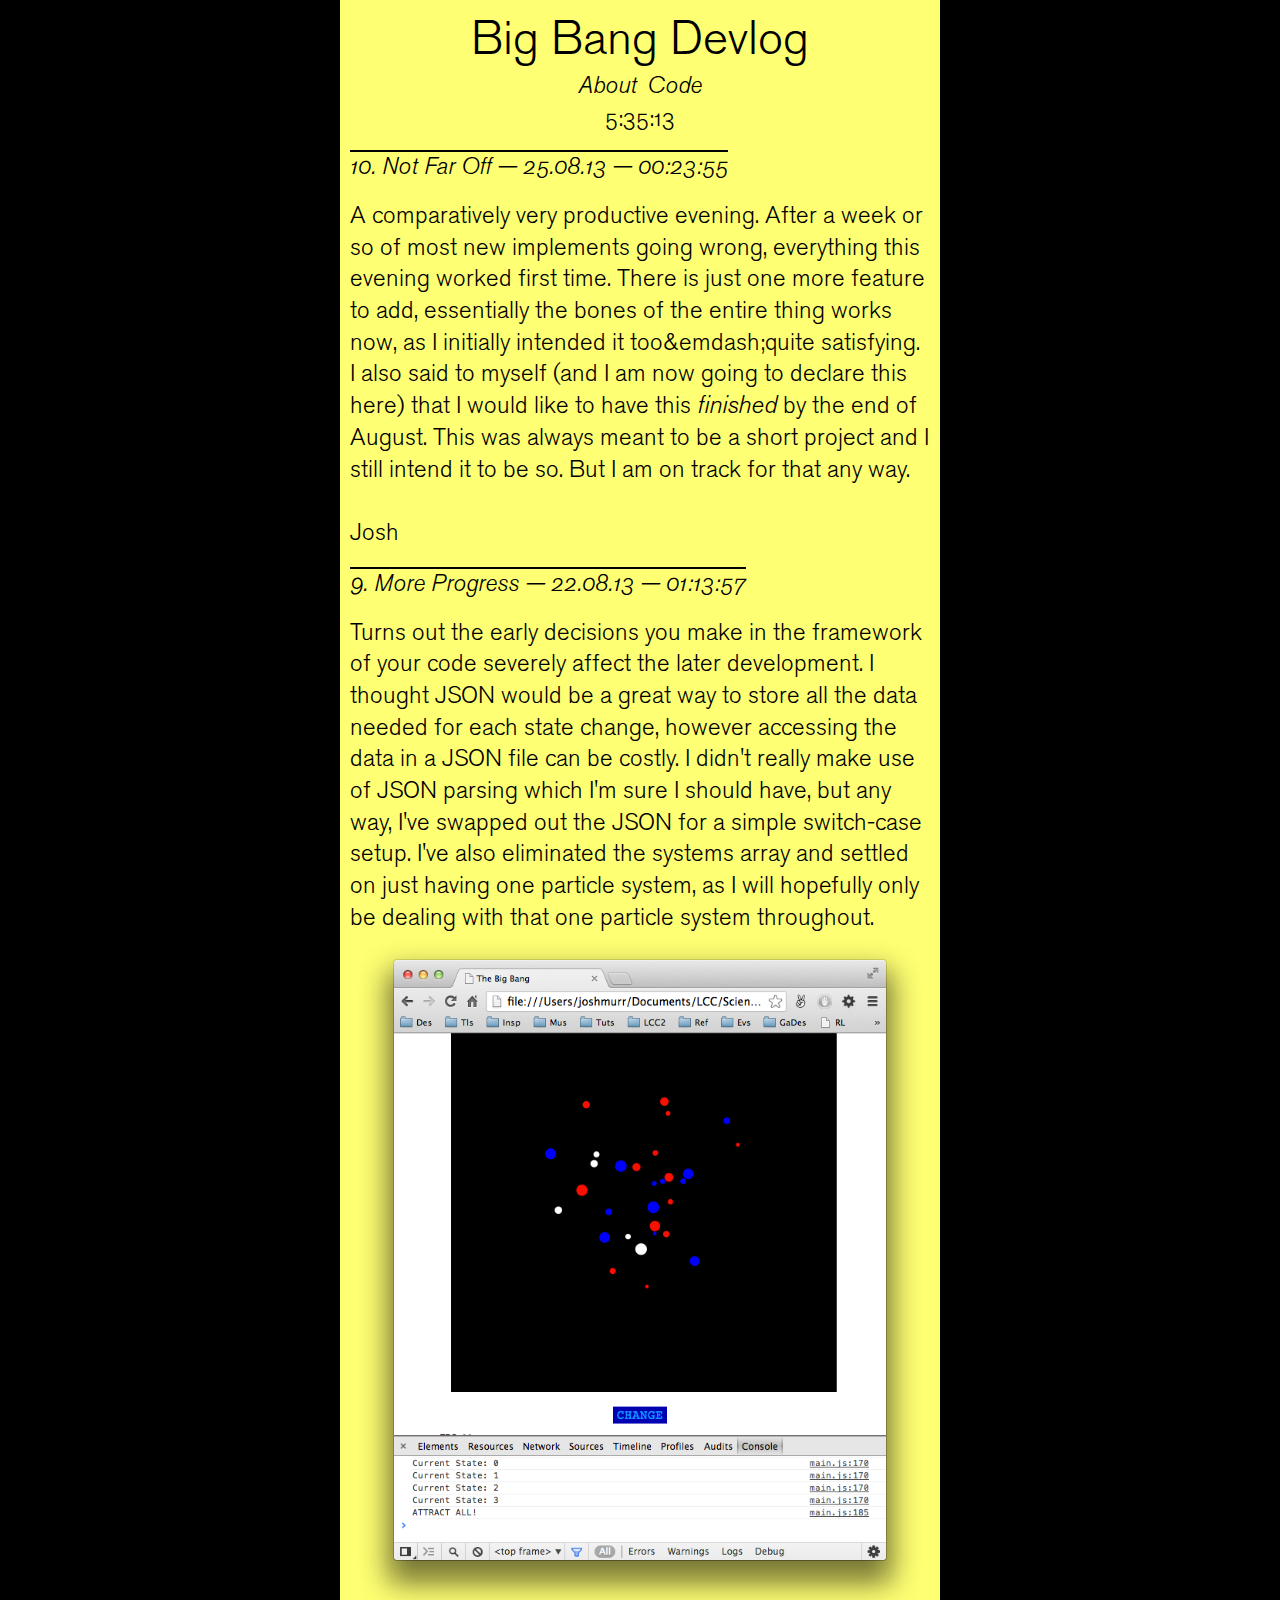
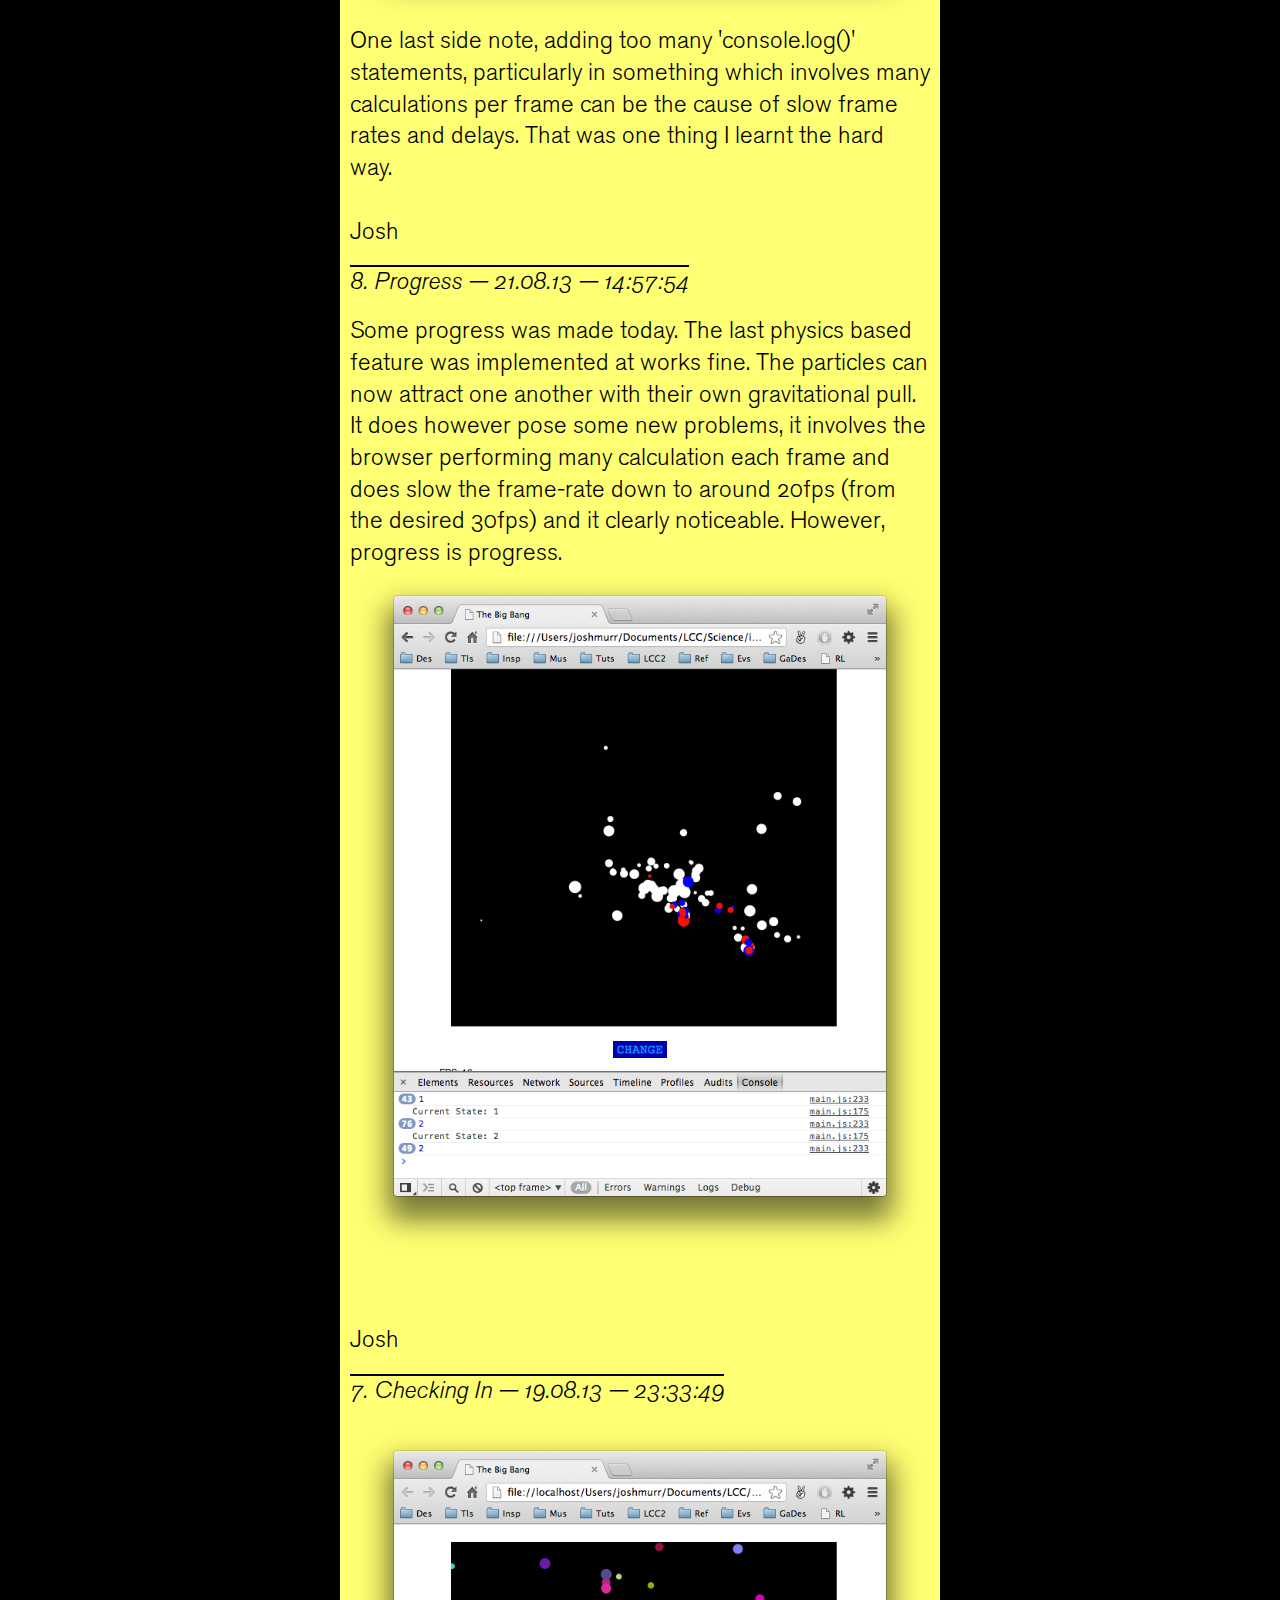
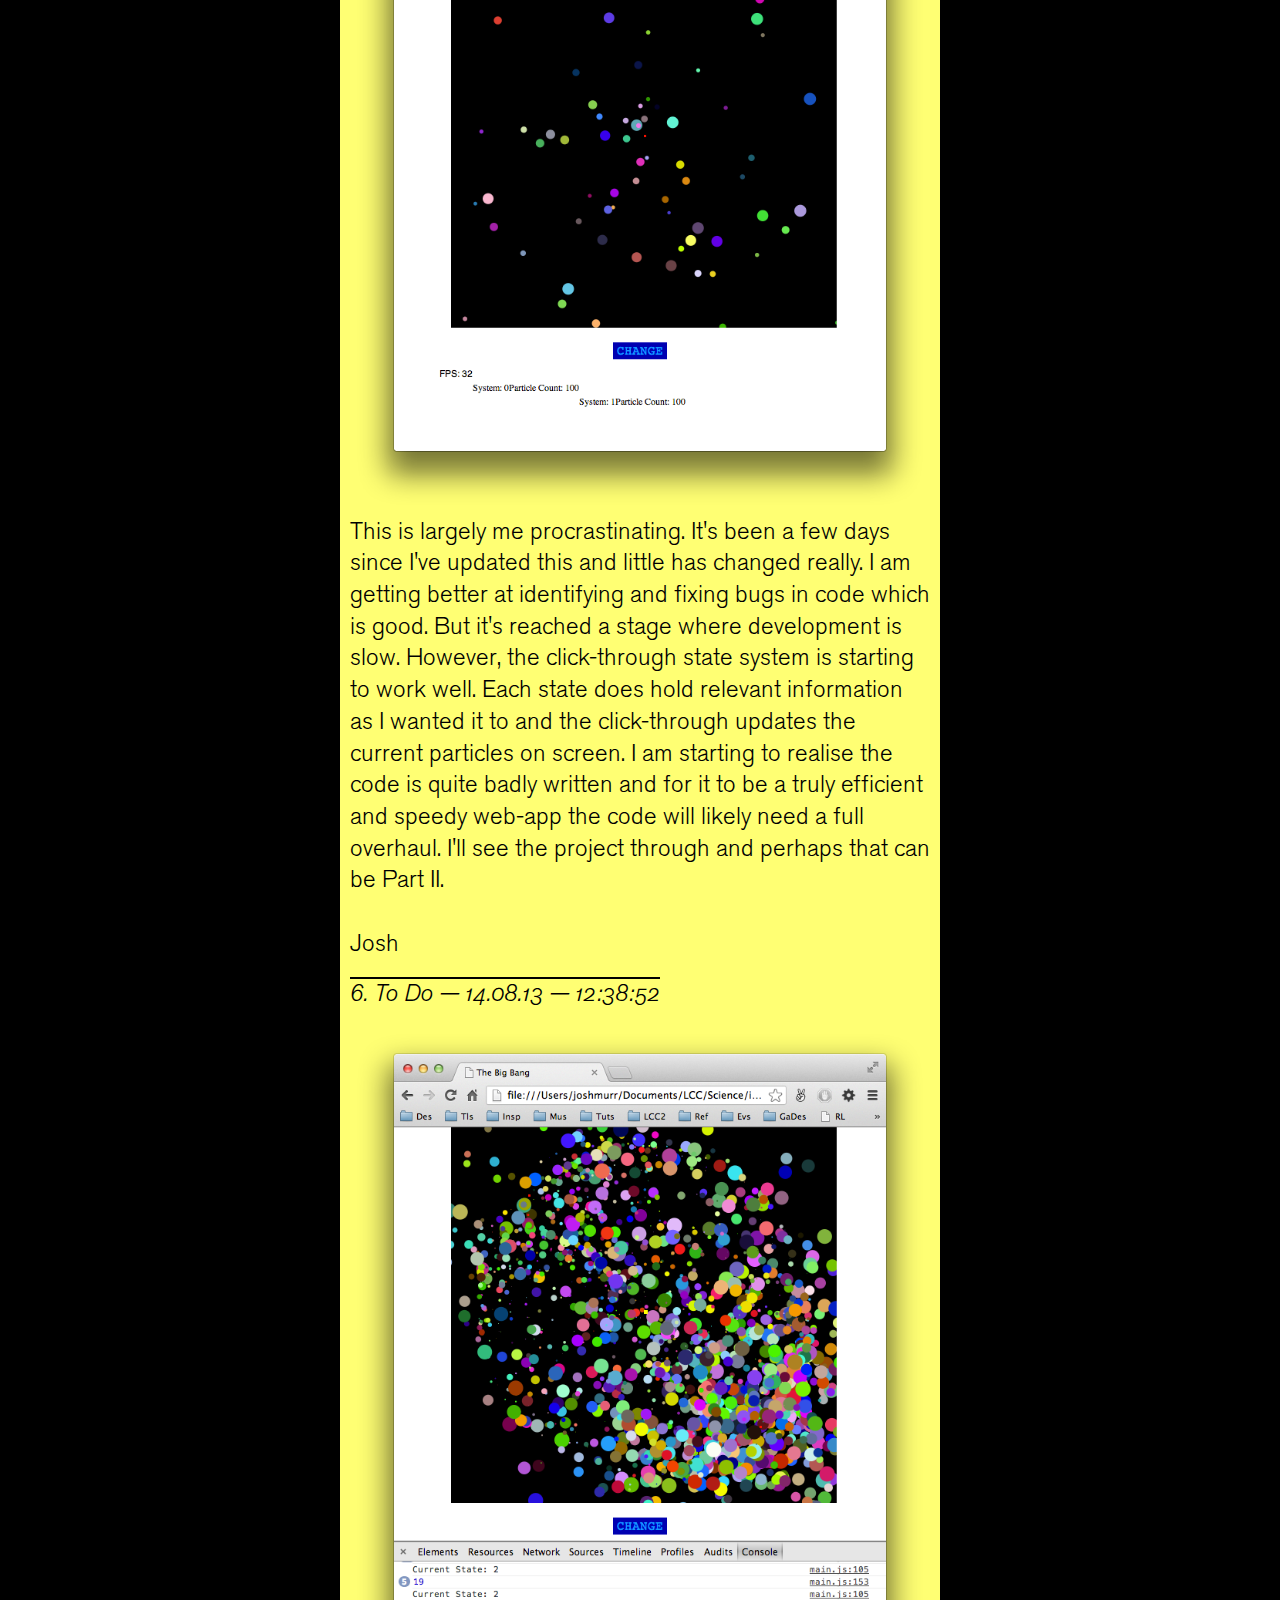
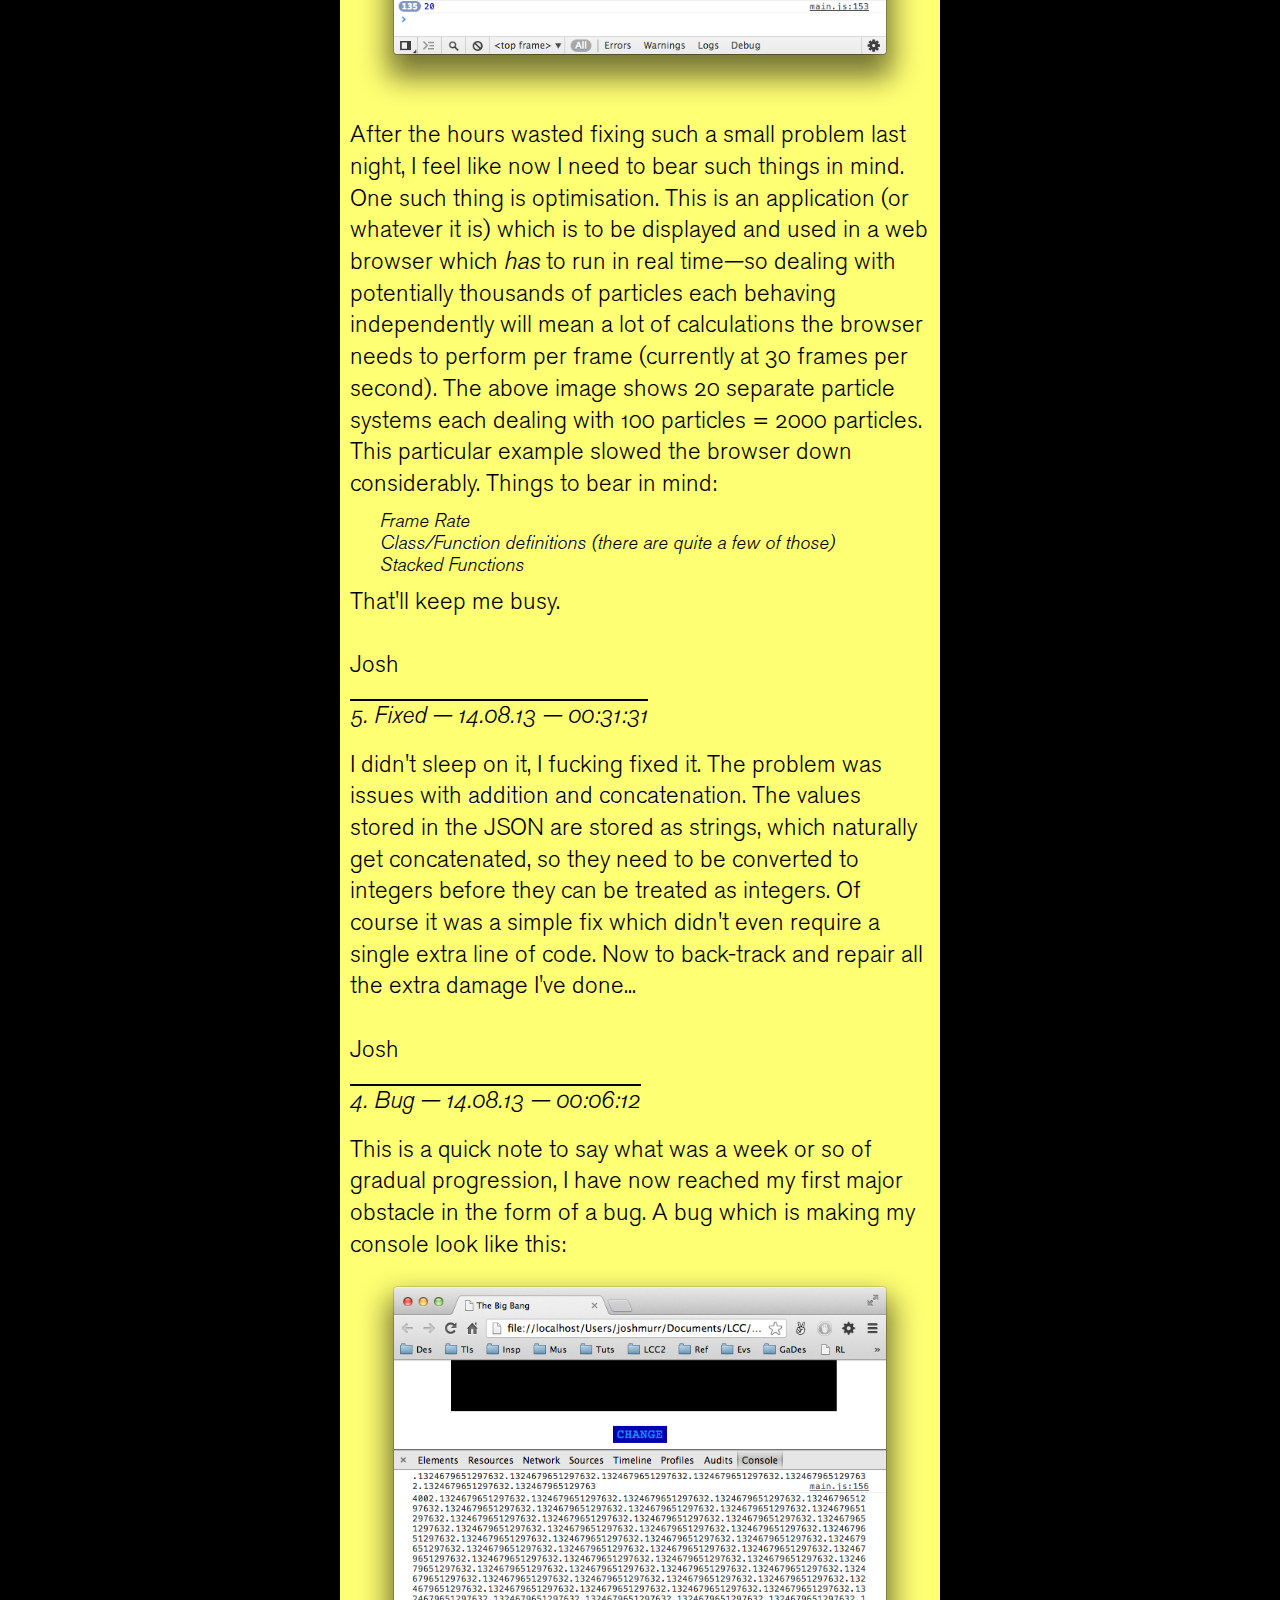
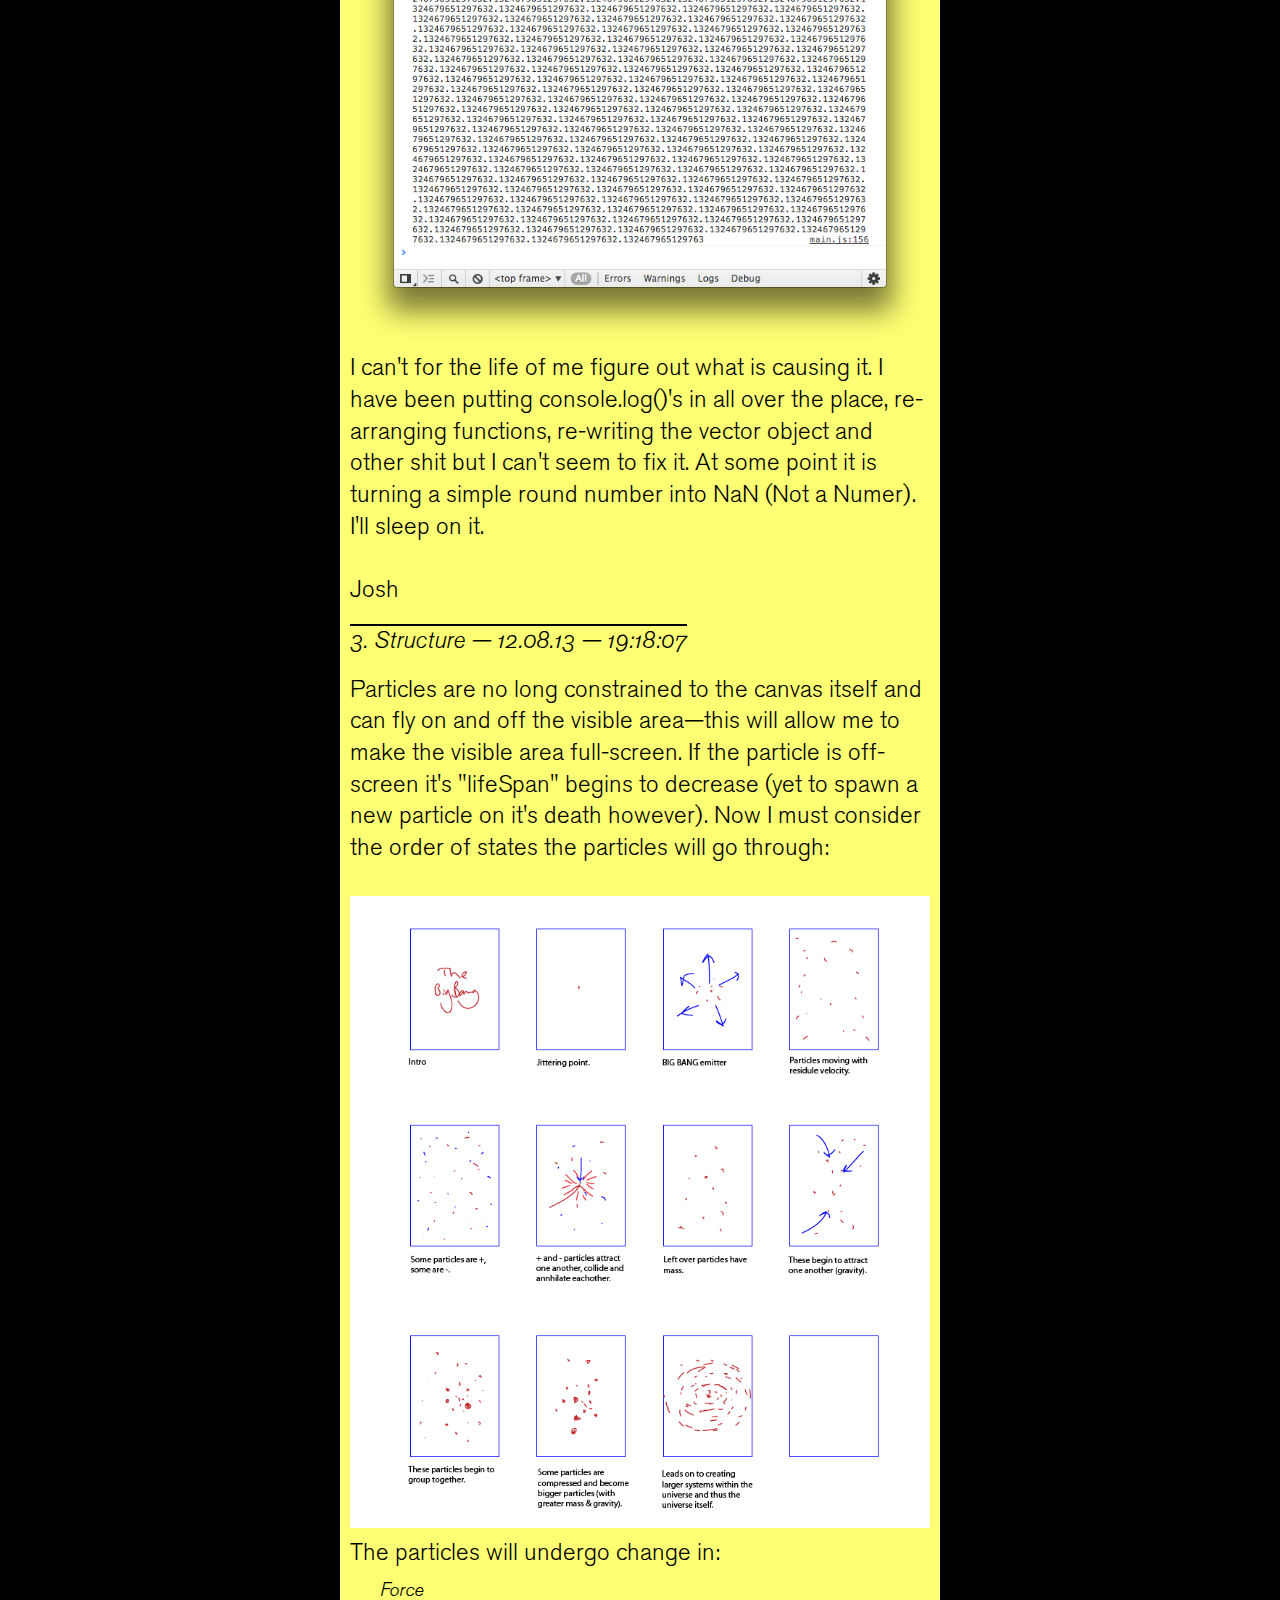
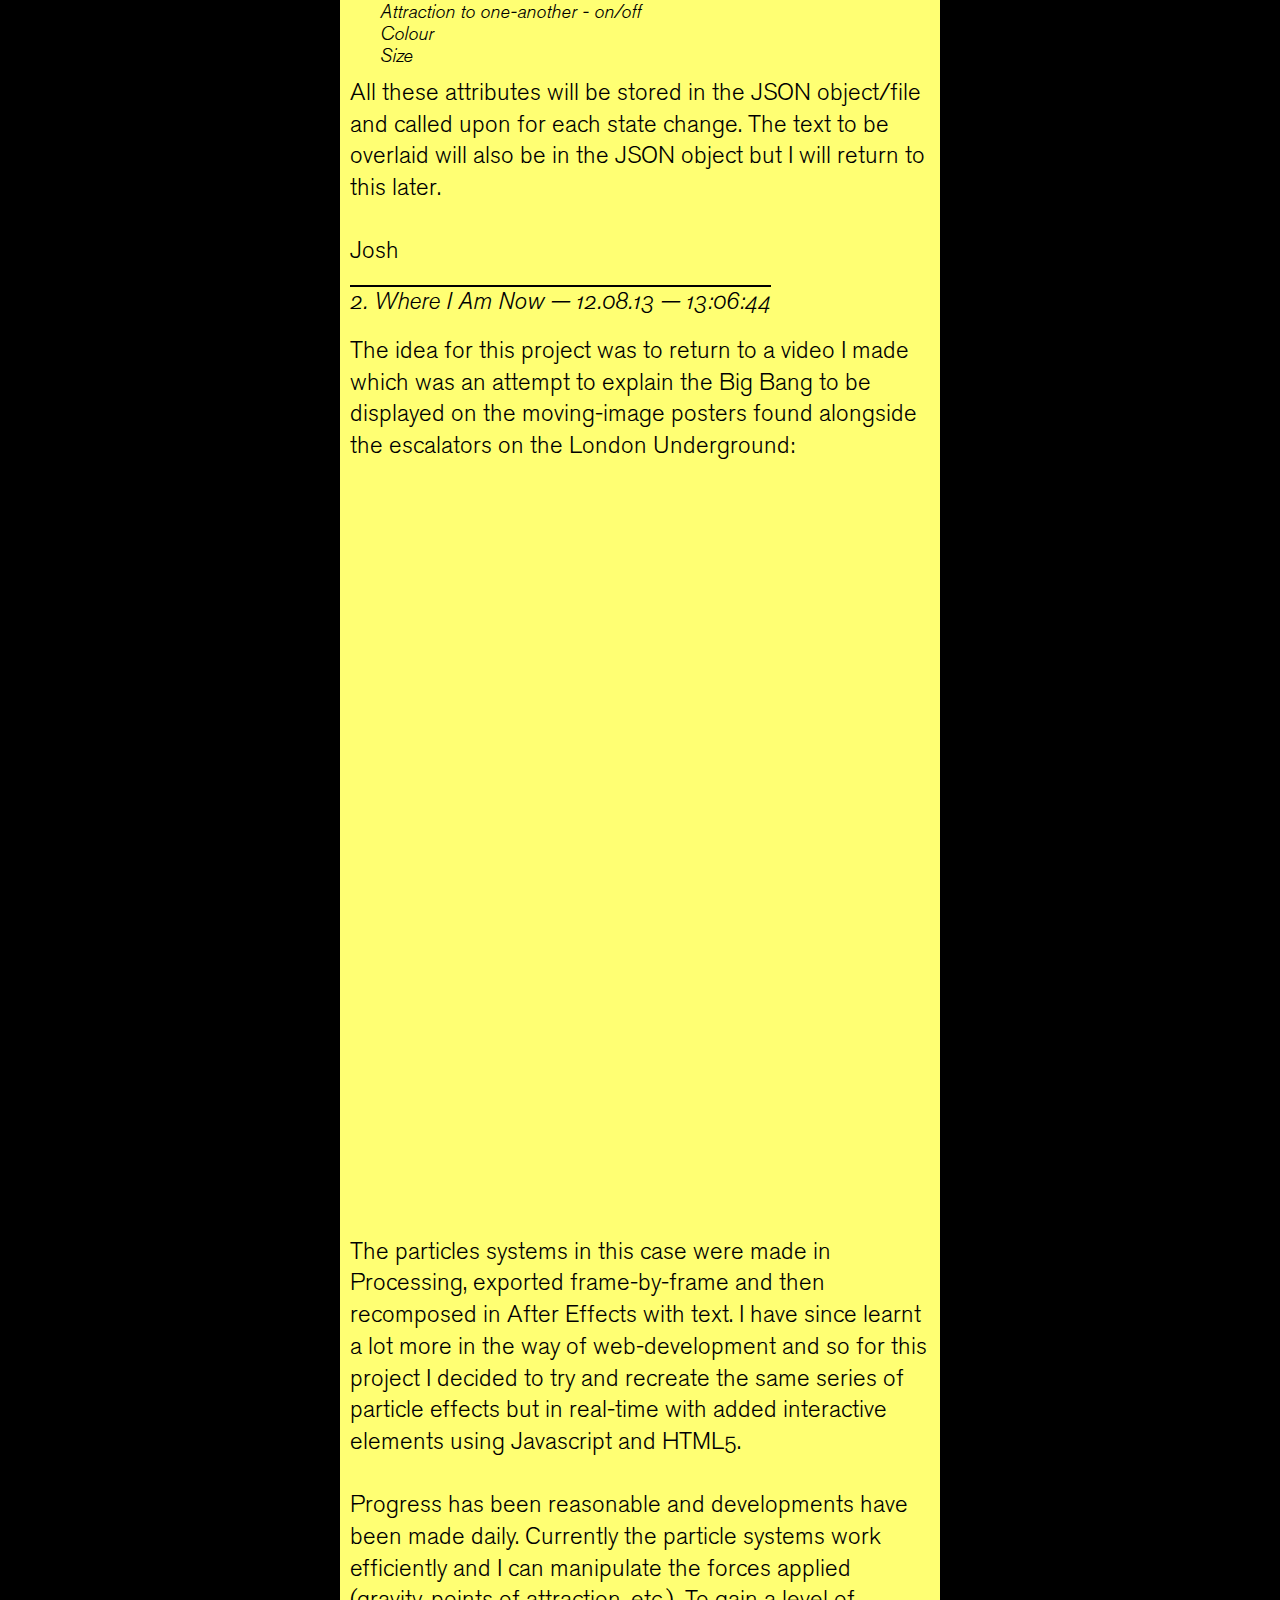
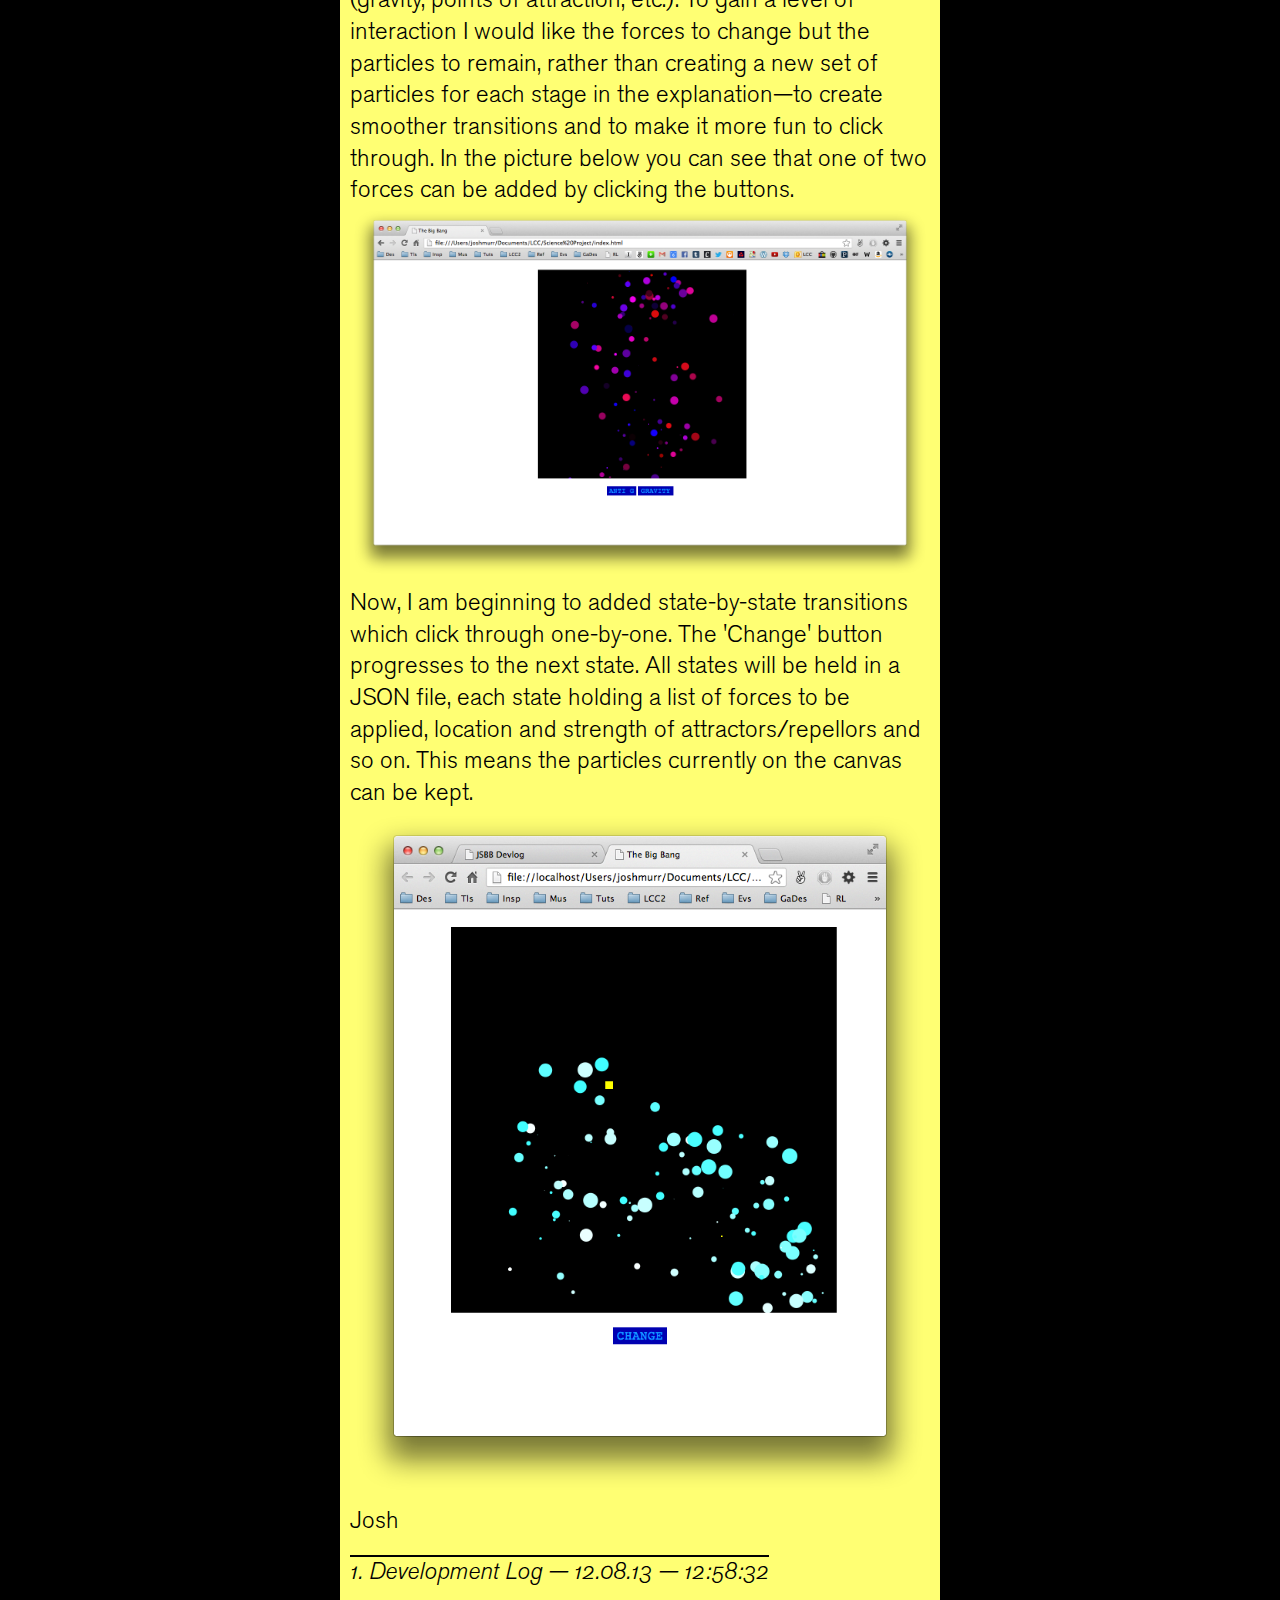
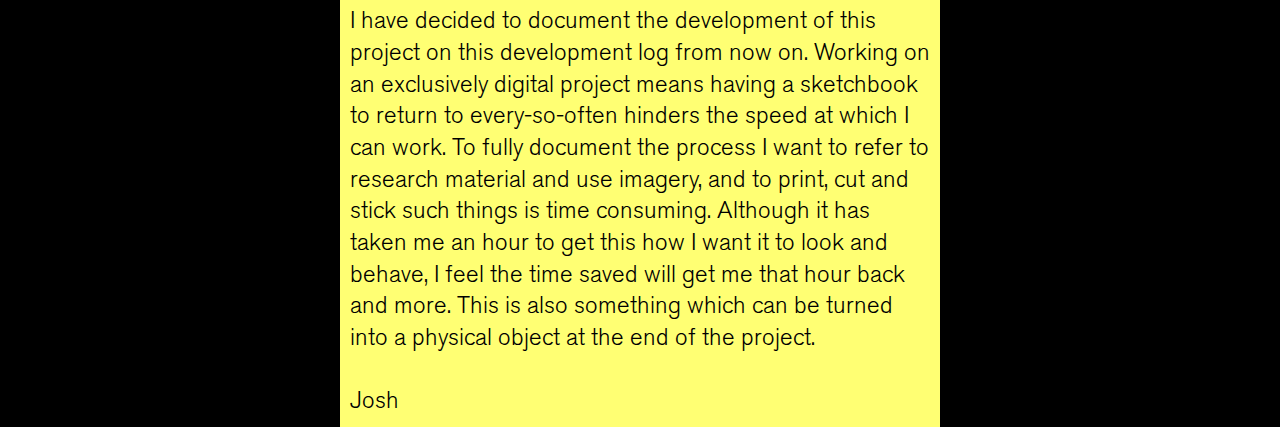
==== Journal/bb_devlog.html @ 4fb2556b "Entry 9" ====
<!DOCTYPE html>
<html>
<head>
	<title>JSBB Devlog</title>
	<link rel="stylesheet" type="text/css" href="journal/ss.css"></link>
	<script src="http://code.jquery.com/jquery-1.10.1.min.js"></script>
	<script>
		function startTime(){
			var today=new Date();
			var h=today.getHours();
			var m=today.getMinutes();
			var s=today.getSeconds();
			// add a zero in front of numbers<10
			m=checkTime(m);
			s=checkTime(s);
			document.getElementById('date').innerHTML=h+":"+m+":"+s;
			t=setTimeout(function(){startTime()},500);
		}
			
		function checkTime(i){
			if (i<10){
			  i="0" + i;
			}
		return i;
		}

		$(document).ready(function(){
			startTime();
			$('#aboutBtn').click(function(){
				$('#about').toggle(100);
			});
		});
	</script>
</head>
<body>
	<div id="main">
		<h1>Big Bang Devlog</h1>
		<h3 id="aboutBtn">About</h3><h3><a href="http://github.com/joshmurr/bigbang/" alt="Code" id="codeLink">Code</a></h3>
		<p class="entry" id="about"><br>I am trying to build a small web-application to explain the <a href="http://en.wikipedia.org/wiki/Big_Bang" alt="Wiki: Big Bang">Big Bang</a> through simple interactive and animated particle systems.<br><br>It is largely an experiment in Javascript and HTML5 for <a href="http://www.joshmurr.co.uk/" alt="JM">me</a>, transferring some concepts originally learnt in <a href="http://processing.org/" alt="Processing">Processing</a>.</p>
		<p id="date"></p>

		<!-- ENTRY 10 -->
		<h2>10. Not Far Off &mdash; <time datetime="2013-08-25T00:23:55">25.08.13 &mdash; 00:23:55</time></h2>
		<p class="entry">A comparatively very productive evening. After a week or so of most new implements going wrong, everything this evening worked first time. There is just one more feature to add, essentially the bones of the entire thing works now, as I initially intended it too&emdash;quite satisfying. I also said to myself (and I am now going to declare this here) that I would like to have this <em>finished</em> by the end of August. This was always meant to be a short project and I still intend it to be so. But I am on track for that any way.<br><br>Josh</p>
		<!---->

		<!-- ENTRY 9 -->
		<h2>9. More Progress &mdash; <time datetime="2013-08-22T01:13:57">22.08.13 &mdash; 01:13:57</time></h2>
		<p class="entry">Turns out the early decisions you make in the framework of your code severely affect the later development. I thought JSON would be a great way to store all the data needed for each state change, however accessing the data in a JSON file can be costly. I didn't really make use of JSON parsing which I'm sure I should have, but any way, I've swapped out the JSON for a simple switch-case setup. I've also eliminated the systems array and settled on just having one particle system, as I will hopefully only be dealing with that one particle system throughout.</p><img src="journal/img/08.png" alt="Attract All 2"><p class="entry">One last side note, adding too many 'console.log()' statements, particularly in something which involves many calculations per frame can be the cause of slow frame rates and delays. That was one thing I learnt the hard way.<br><br>Josh</p>
		<!---->

		<!-- ENTRY 8 -->
		<h2>8. Progress &mdash; <time datetime="2013-08-21T14:57:54">21.08.13 &mdash; 14:57:54</time></h2>
		<p class="entry">Some progress was made today. The last physics based feature was implemented at works fine. The particles can now attract one another with their own gravitational pull. It does however pose some new problems, it involves the browser performing many calculation each frame and does slow the frame-rate down to around 20fps (from the desired 30fps) and it clearly noticeable. However, progress is progress.</p><img src="journal/img/07.png" alt="Attract All"><p class="entry"><br><br>Josh</p>
		<!---->

		<!-- ENTRY 7 -->
		<h2>7. Checking In &mdash; <time datetime="2013-08-19T23:33:49">19.08.13 &mdash; 23:33:49</time></h2>
		<img src="journal/img/06.png" alt="Constant flow"><p class="entry">This is largely me procrastinating. It's been a few days since I've updated this and little has changed really. I am getting better at identifying and fixing bugs in code which is good. But it's reached a stage where development is slow. However, the click-through state system is starting to work well. Each state does hold relevant information as I wanted it to and the click-through updates the current particles on screen. I am starting to realise the code is quite badly written and for it to be a truly efficient and speedy web-app the code will likely need a full overhaul. I'll see the project through and perhaps that can be Part II.<br><br>Josh</p>
		<!---->

		<!-- ENTRY 6 -->
		<h2>6. To Do &mdash; <time datetime="2013-08-14T12:38:52">14.08.13 &mdash; 12:38:52</time></h2>
		<img src="journal/img/05.png" alt="Loads"><p class="entry">After the hours wasted fixing such a small problem last night, I feel like now I need to bear such things in mind. One such thing is optimisation. This is an application (or whatever it is) which is to be displayed and used in a web browser which <em>has</em> to run in real time&mdash;so dealing with potentially thousands of particles each behaving independently will mean a lot of calculations the browser needs to perform per frame (currently at 30 frames per second). The above image shows 20 separate particle systems each dealing with 100 particles = 2000 particles. This particular example slowed the browser down considerably. Things to bear in mind:</p>
		<ul>
			<li>Frame Rate</li>
			<li><a href="https://developers.google.com/speed/articles/optimizing-javascript" alt="JS Optimization">Class/Function definitions</a> (there are quite a few of those)</li>
			<li>Stacked Functions</li>
		</ul>
		<p class="entry">That'll keep me busy.<br><br>Josh</p>
		<!---->

		<!-- ENTRY 5 -->
		<h2>5. Fixed &mdash; <time datetime="2013-08-14T00:31:31">14.08.13 &mdash; 00:31:31</time></h2>
		<p class="entry">I didn't sleep on it, I fucking fixed it. The problem was issues with <a href="https://sites.google.com/a/elixirtech.com/wiki/repertoire/report/working-with-scripts/additionandconcatenation" alt="addition and concatenation">addition and concatenation</a>. The values stored in the JSON are stored as strings, which naturally get concatenated, so they need to be converted to integers before they can be treated as integers. Of course it was a simple fix which didn't even require a single extra line of code. Now to back-track and repair all the extra damage I've done...<br><br>Josh</p>
		<!---->

		<!-- ENTRY 4 -->
		<h2>4. Bug &mdash; <time datetime="2013-08-14T00:06:12">14.08.13 &mdash; 00:06:12</time></h2>
		<p class="entry">This is a quick note to say what was a week or so of gradual progression, I have now reached my first major obstacle in the form of a bug. A bug which is making my console look like this:</p>
		<img src="journal/img/04.png" alt="fuuuuu-">
		<p class="entry">I can't for the life of me figure out what is causing it. I have been putting console.log()'s in all over the place, re-arranging functions, re-writing the vector object and other shit but I can't seem to fix it. At some point it is turning a simple round number into NaN (Not a Numer). I'll sleep on it.<br><br>Josh</p>
		<!---->

		<!-- ENTRY 3 -->
		<h2>3. Structure &mdash; <time datetime="2013-08-12T19:18:07">12.08.13 &mdash; 19:18:07</time></h2>
		<p class="entry">Particles are no long constrained to the canvas itself and can fly on and off the visible area&mdash;this will allow me to make the visible area full-screen. If the particle is off-screen it's "lifeSpan" begins to decrease (yet to spawn a new particle on it's death however). Now I must consider the order of states the particles will go through:
		<br><br><img src="journal/img/03.png" alt="Particle states">
		The particles will undergo change in:</p>
		<ul>
			<li>Force</li>
			<li>Attraction to one-another - on/off</li>
			<li>Colour</li>
			<li>Size</li>
		</ul>
		<p class="entry">All these attributes will be stored in the JSON object/file and called upon for each state change.	The text to be overlaid will also be in the JSON object but I will return to this later.
		<br><br>
		Josh
		</p>
		<!---->

		<!-- ENTRY 2 -->
		<h2>2. Where I Am Now &mdash; <time datetime="2013-08-12T13:06:44">12.08.13 &mdash; 13:06:44</time></h2>
		<p class="entry">The idea for this project was to return to a video I made which was an attempt to explain the Big Bang to be displayed on the moving-image posters found alongside the escalators on the London Underground:
		<br><br>
		<iframe src="http://player.vimeo.com/video/66117077" width="100%" height="702" frameborder="0" webkitAllowFullScreen mozallowfullscreen allowFullScreen></iframe>
		<br><br>
		The particles systems in this case were made in Processing, exported frame-by-frame and then recomposed in After Effects with text. I have since learnt a lot more in the way of web-development and so for this project I decided to try and recreate the same series of particle effects but in real-time with added interactive elements using Javascript and HTML5.
		<br><br>
		Progress has been reasonable and developments have been made daily. Currently the particle systems work efficiently and I can manipulate the forces applied (gravity, points of attraction, etc.). To gain a level of interaction I would like the forces to change but the particles to remain, rather than creating a new set of particles for each stage in the explanation&mdash;to create smoother transitions and to make it more fun to click through. In the picture below you can see that one of two forces can be added by clicking the buttons.
		<br>
		<img src="journal/img/01.png" alt="Clickable forces">
		<br>
		Now, I am beginning to added state-by-state transitions which click through one-by-one. The 'Change' button progresses to the next state. All states will be held in a JSON file, each state holding a list of forces to be applied, location and strength of attractors/repellors and so on. This means the particles currently on the canvas can be kept.
		<br>
		<img src="journal/img/02.png" alt="Click through states">
		<br>Josh</p>
		<!---->
		
		<!-- ENTRY 1 -->
		<h2>1. Development Log &mdash; <time datetime="2013-08-12T12:58:32">12.08.13 &mdash; 12:58:32</time></h2>
		<p class="entry">I have decided to document the development of this project on this development log from now on. Working on an exclusively digital project means having a sketchbook to return to every-so-often hinders the speed at which I can work. To fully document the process I want to refer to research material and use imagery, and to print, cut and stick such things is time consuming. Although it has taken me an hour to get this how I want it to look and behave, I feel the time saved will get me that hour back and more. This is also something which can be turned into a physical object at the end of the project.<br><br>Josh</p>
		<!---->
	</div>
	
	<script>document.write('<script src="http://' + (location.host || 'localhost').split(':')[0] + ':35729/livereload.js?snipver=1"></' + 'script>')</script>
</body>
</html>
---- Journal/journal/ss.css ----
@font-face{
	font-family: AGL;
	src: url('AGL.otf');
}

@font-face{
	font-family: AGLI;
	src: url('AGLI.otf');
}

*{
	padding: 0px;
	margin: 0px;
}

html{
	background-color: black;
}

#main{
	padding: 10px;
	text-align: center;
	margin-left: auto;
	margin-right: auto;
	width: 580px;
	background-color: #FFFF73;
	color: black;
}

h1 {
	font: 3em AGL, "Lucida Sans Console", sans-serif;
}

h2{
	padding-top: 20px;
	padding-bottom: 20px;
	text-align: left;
	font: 1.5em AGLI;
	text-decoration: overline;
}

h3{
	font: 1.5em AGLI;
	display: inline-block;
	padding: 5px;
}

.entry{
	text-align: left;
	padding-top: 0px;
	line-height: 1.32em;

}

p {
	font: 1.5em AGL;
}

#about {
	display: none;
}

em{
	font: 1.05em AGLI;
}

img {
	width: 100%;
}
ul{
	list-style-type: none;
	list-style-position: inside;
	padding: 10px;
	padding-left: 30px;
}

ul li{
	text-align: left;
	font: 1.2em AGLI;
}
a{
	color: #000;
	text-decoration: none;
	text-shadow: -1px 1px #FFF;
}

#codeLink{
	text-shadow: none;
}
a:hover{
	color: #FF0;
}
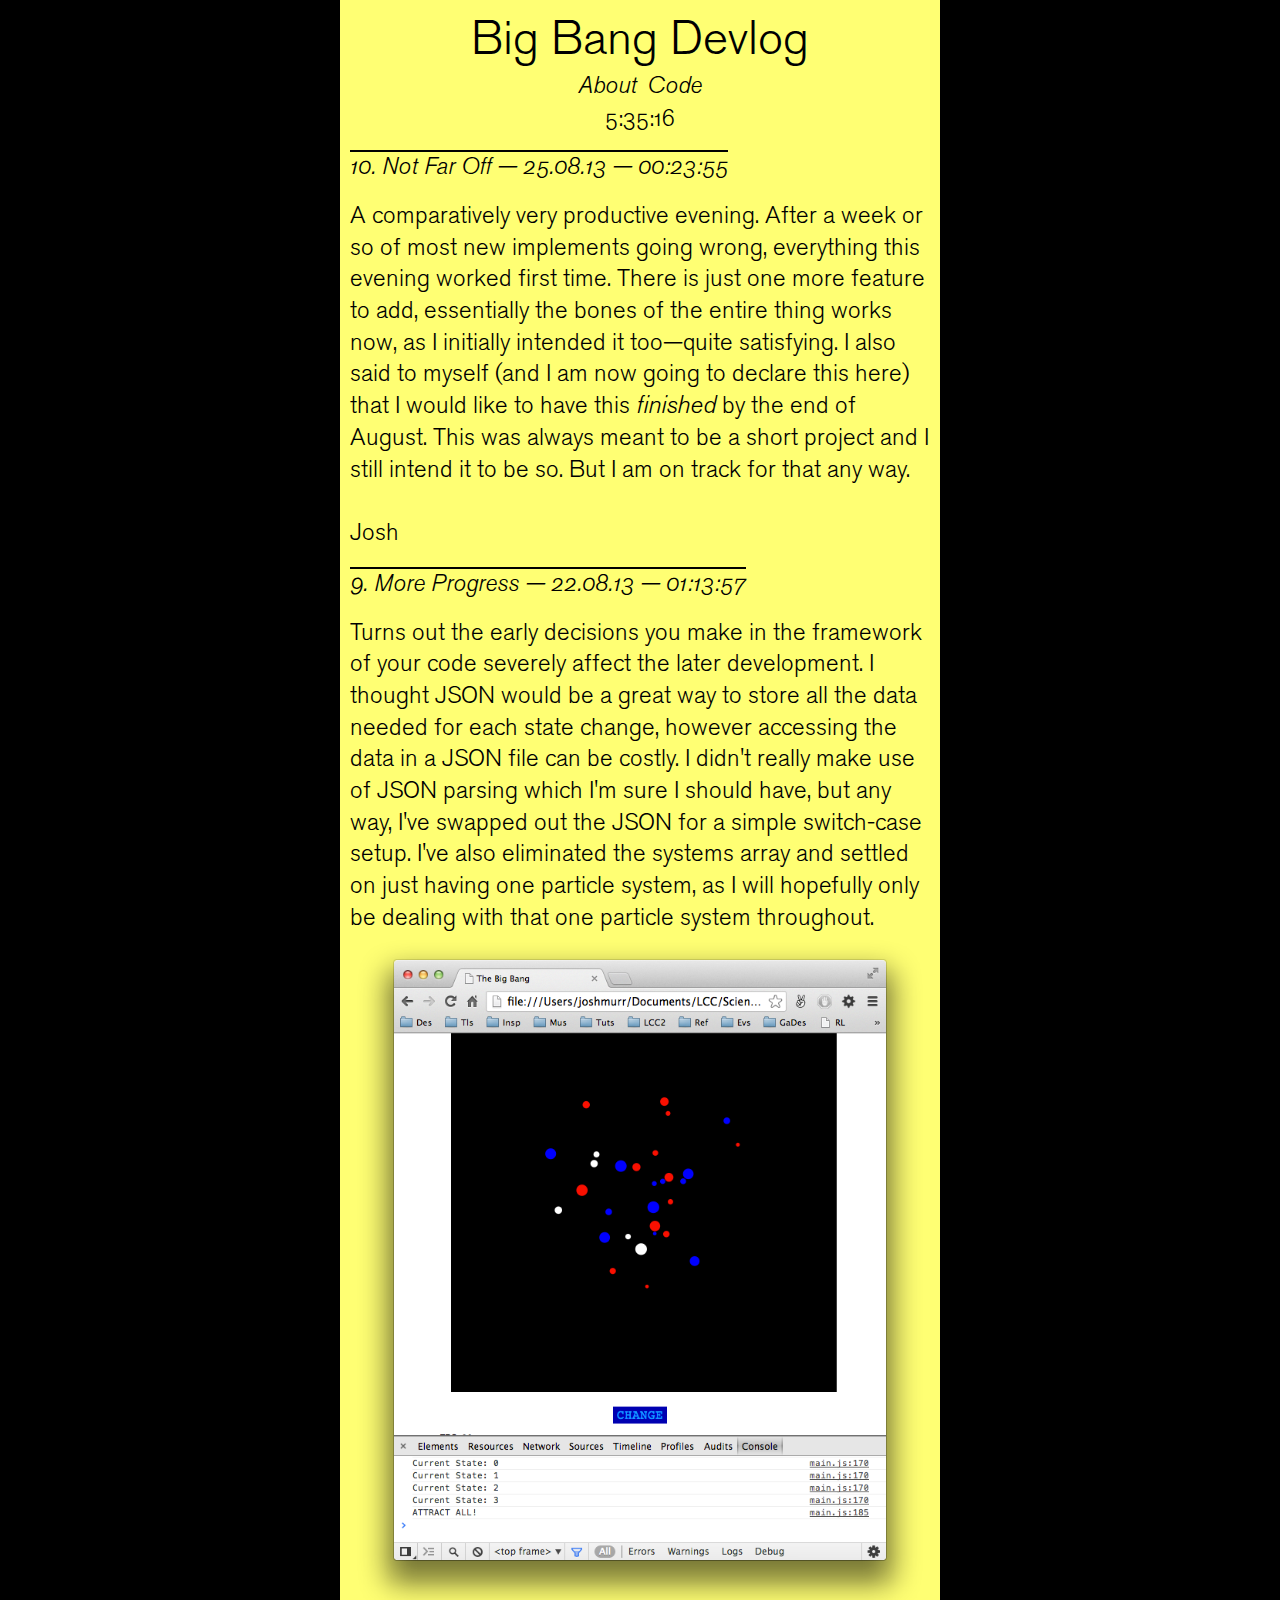
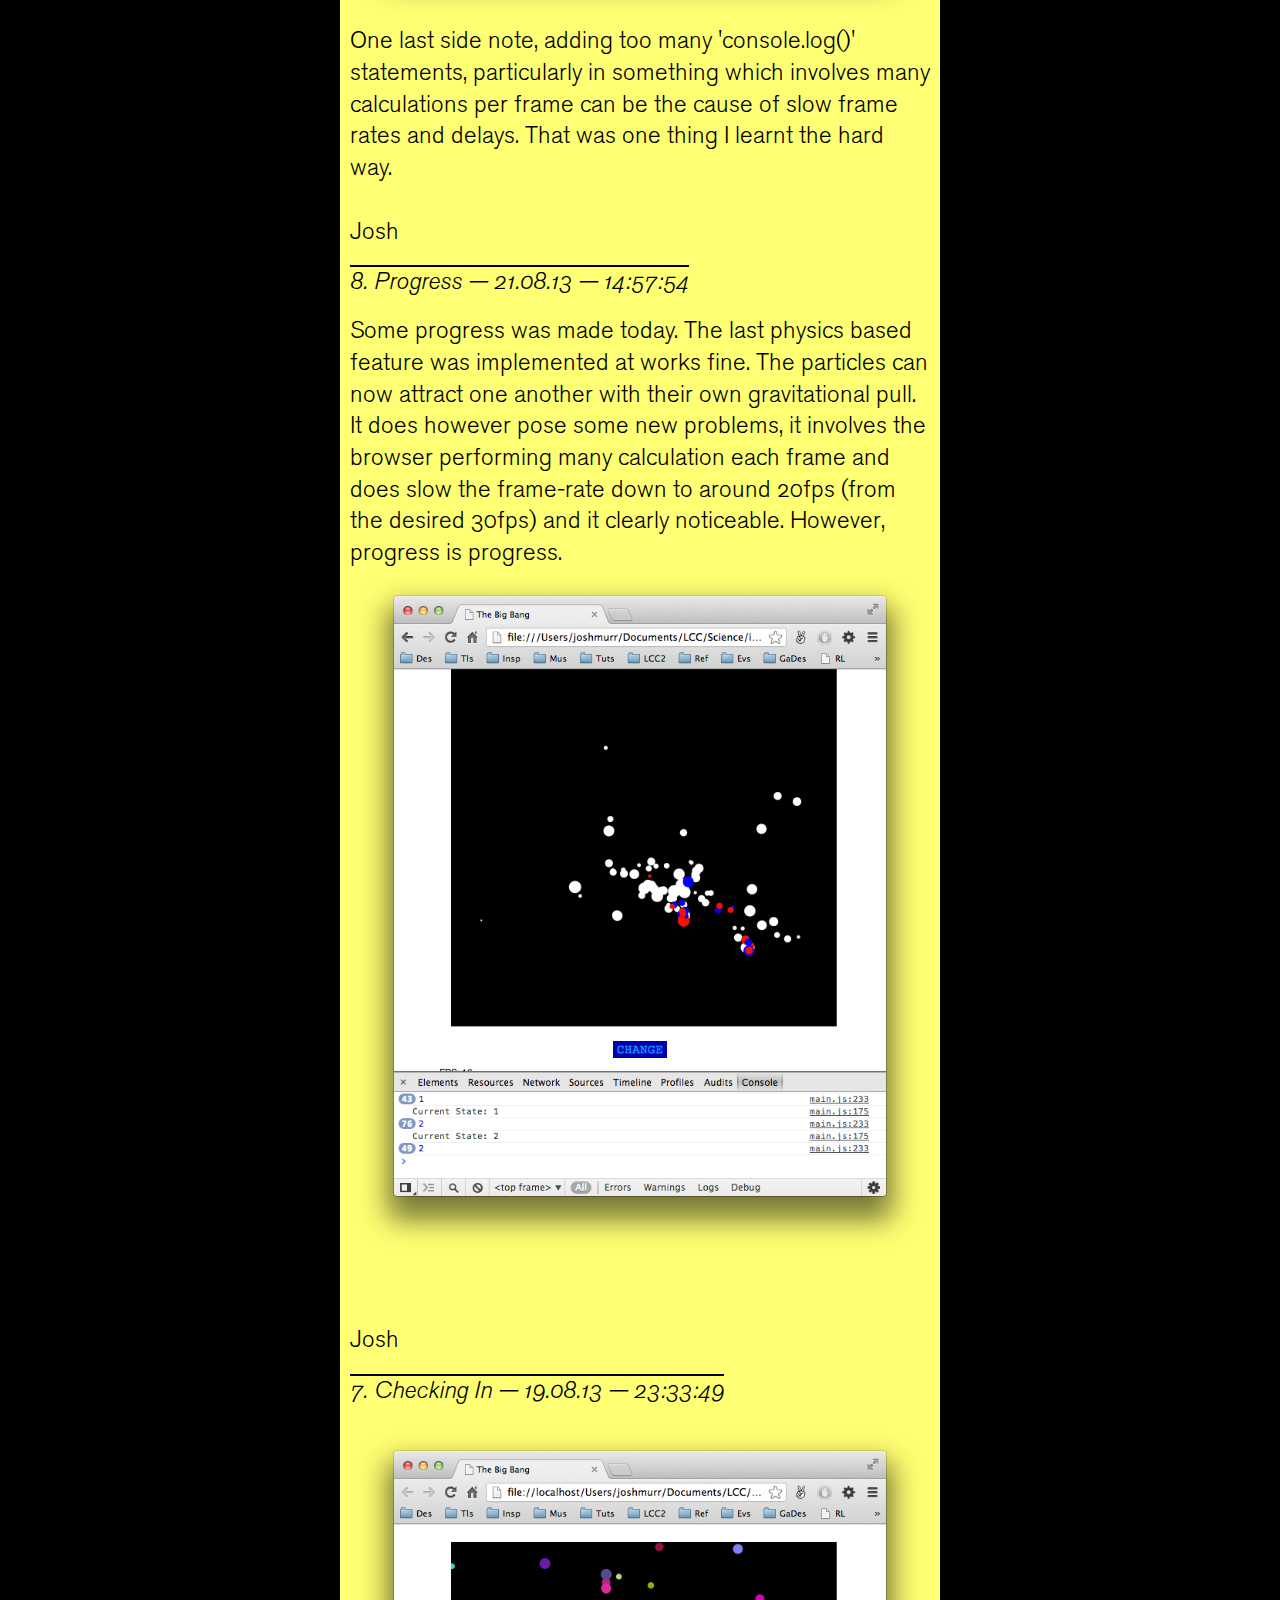
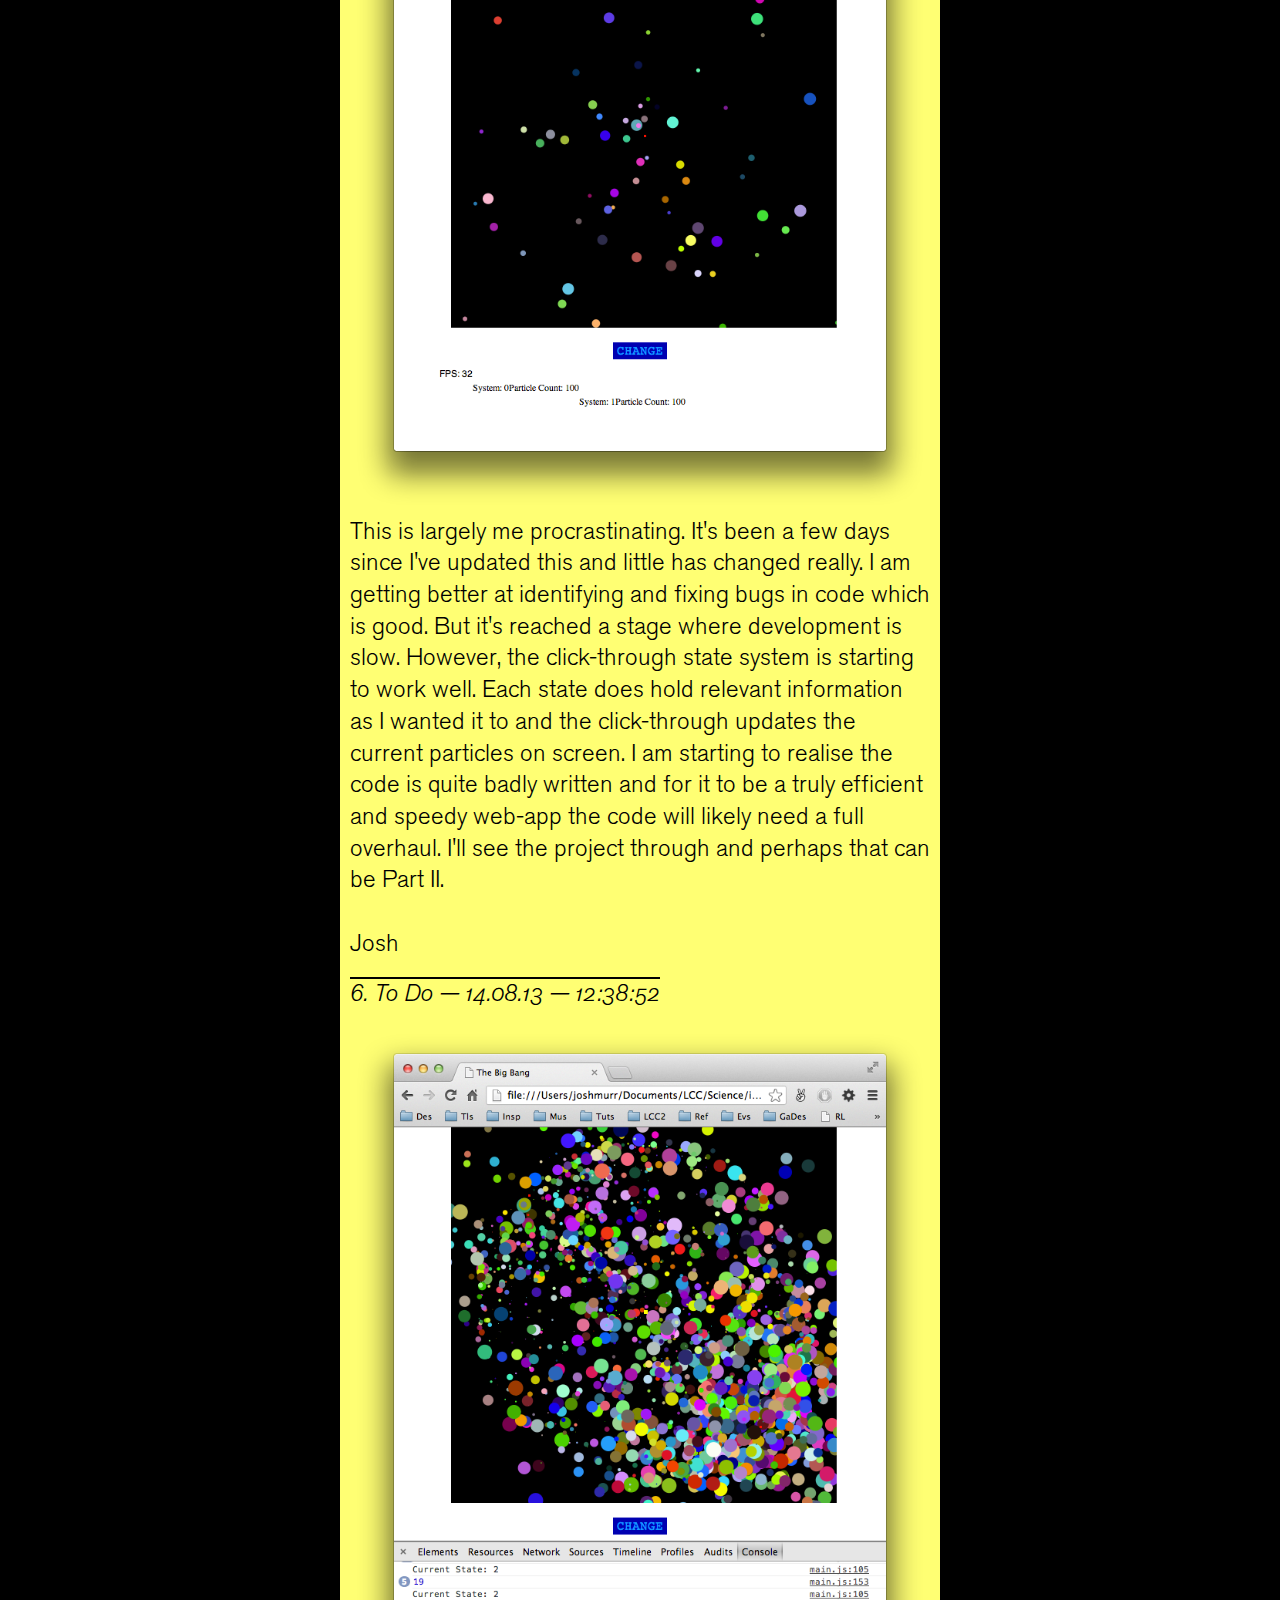
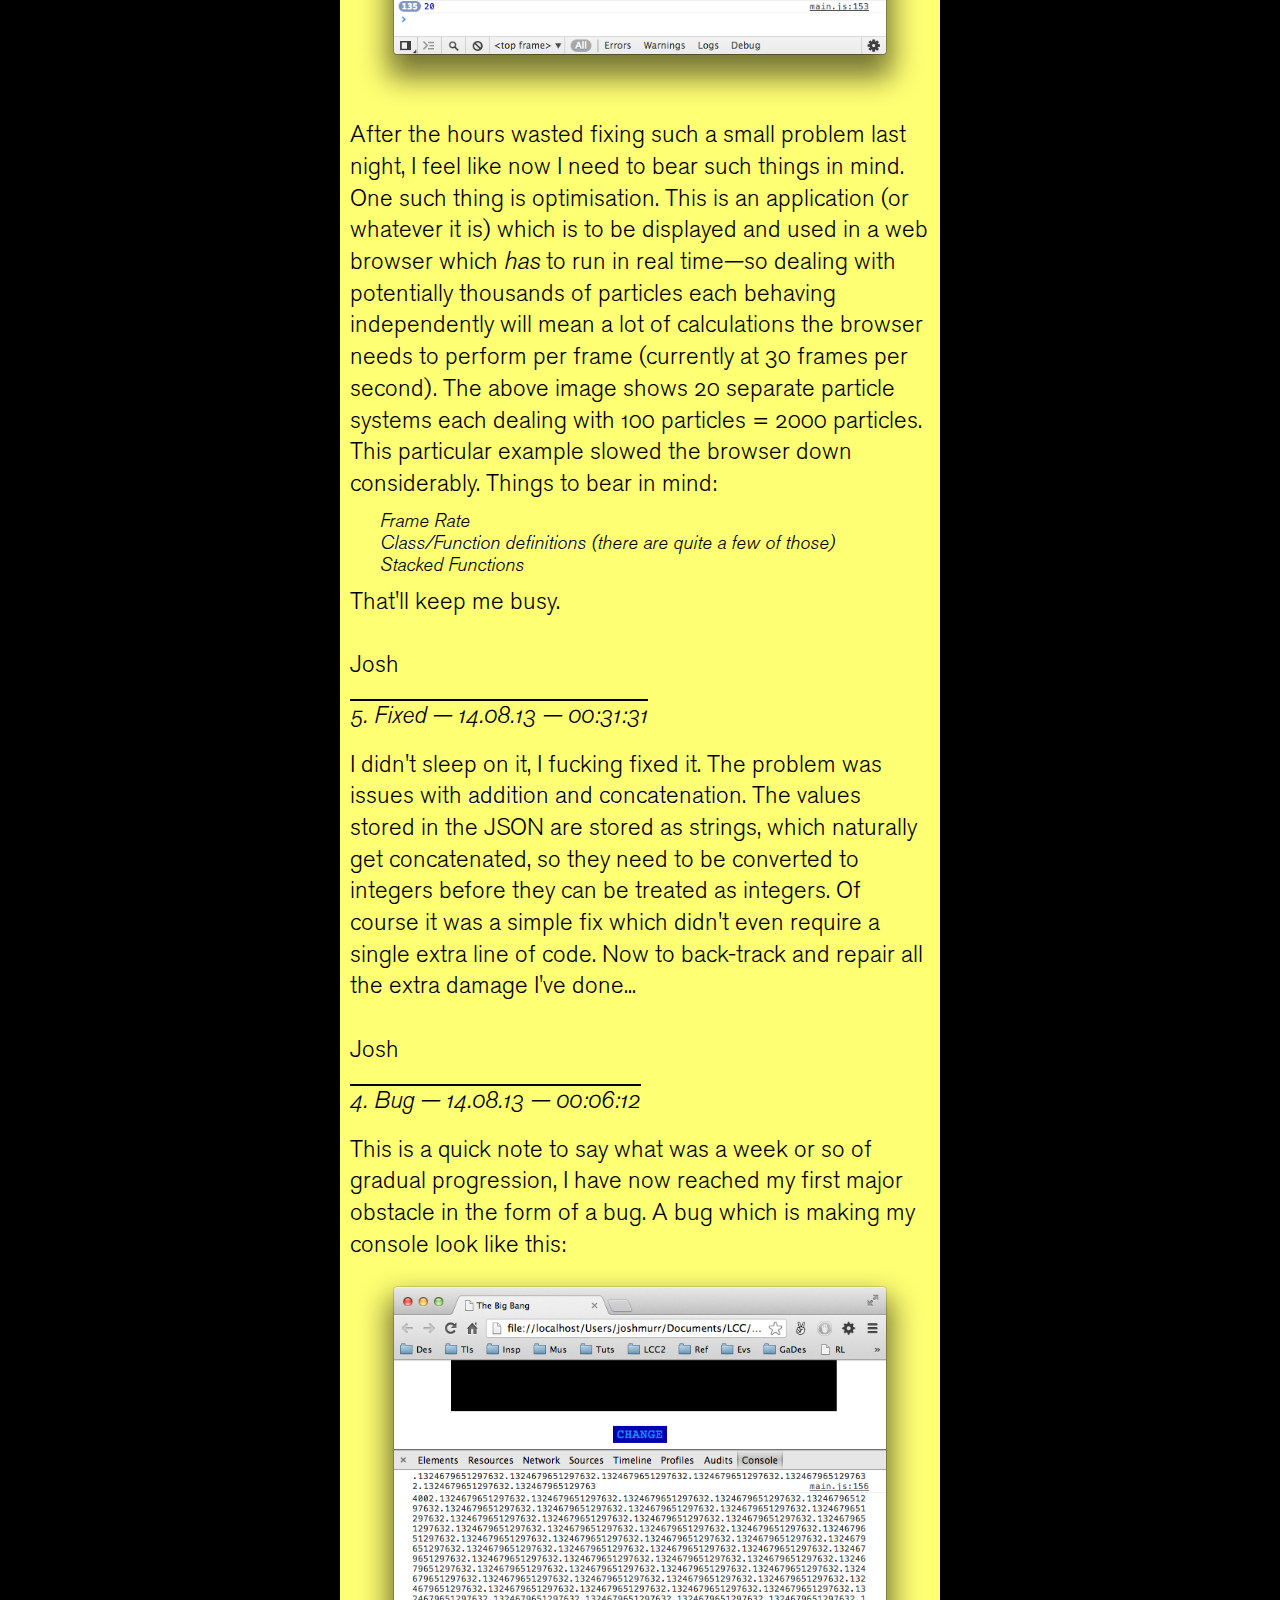
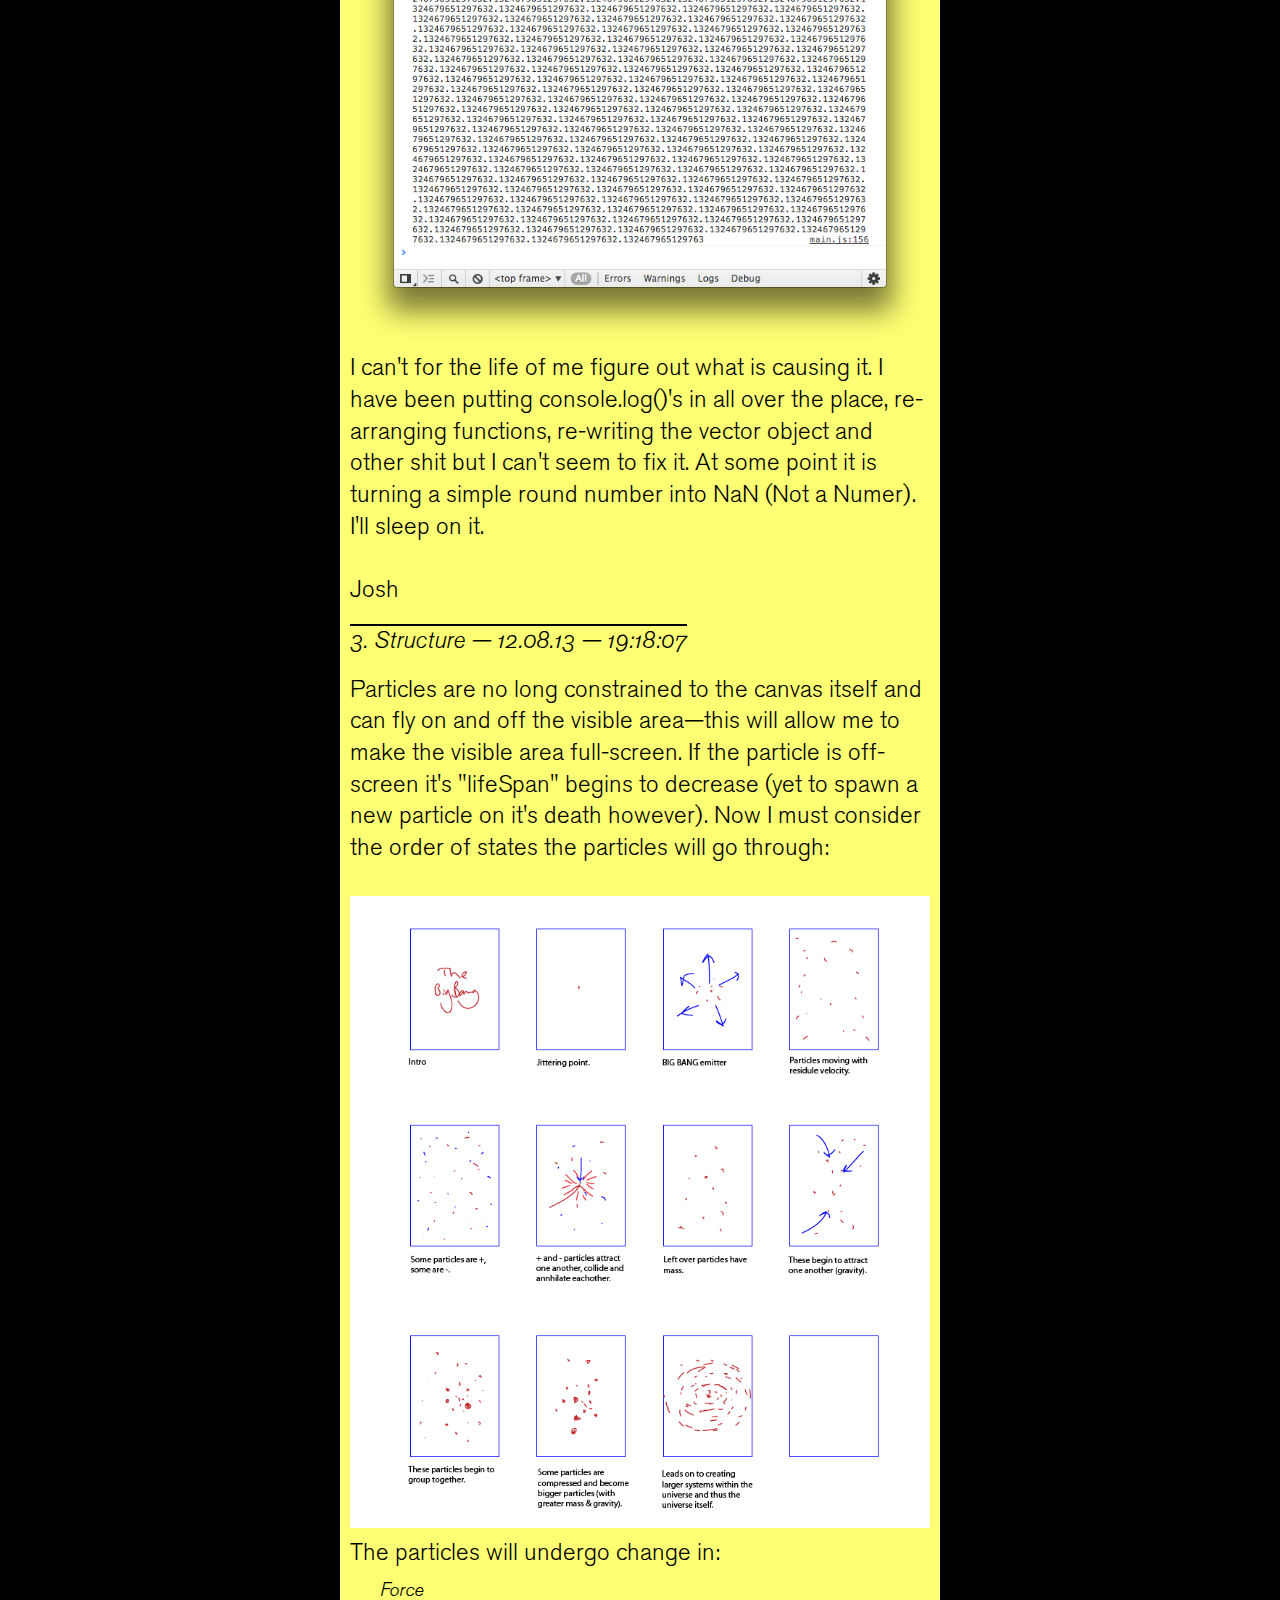
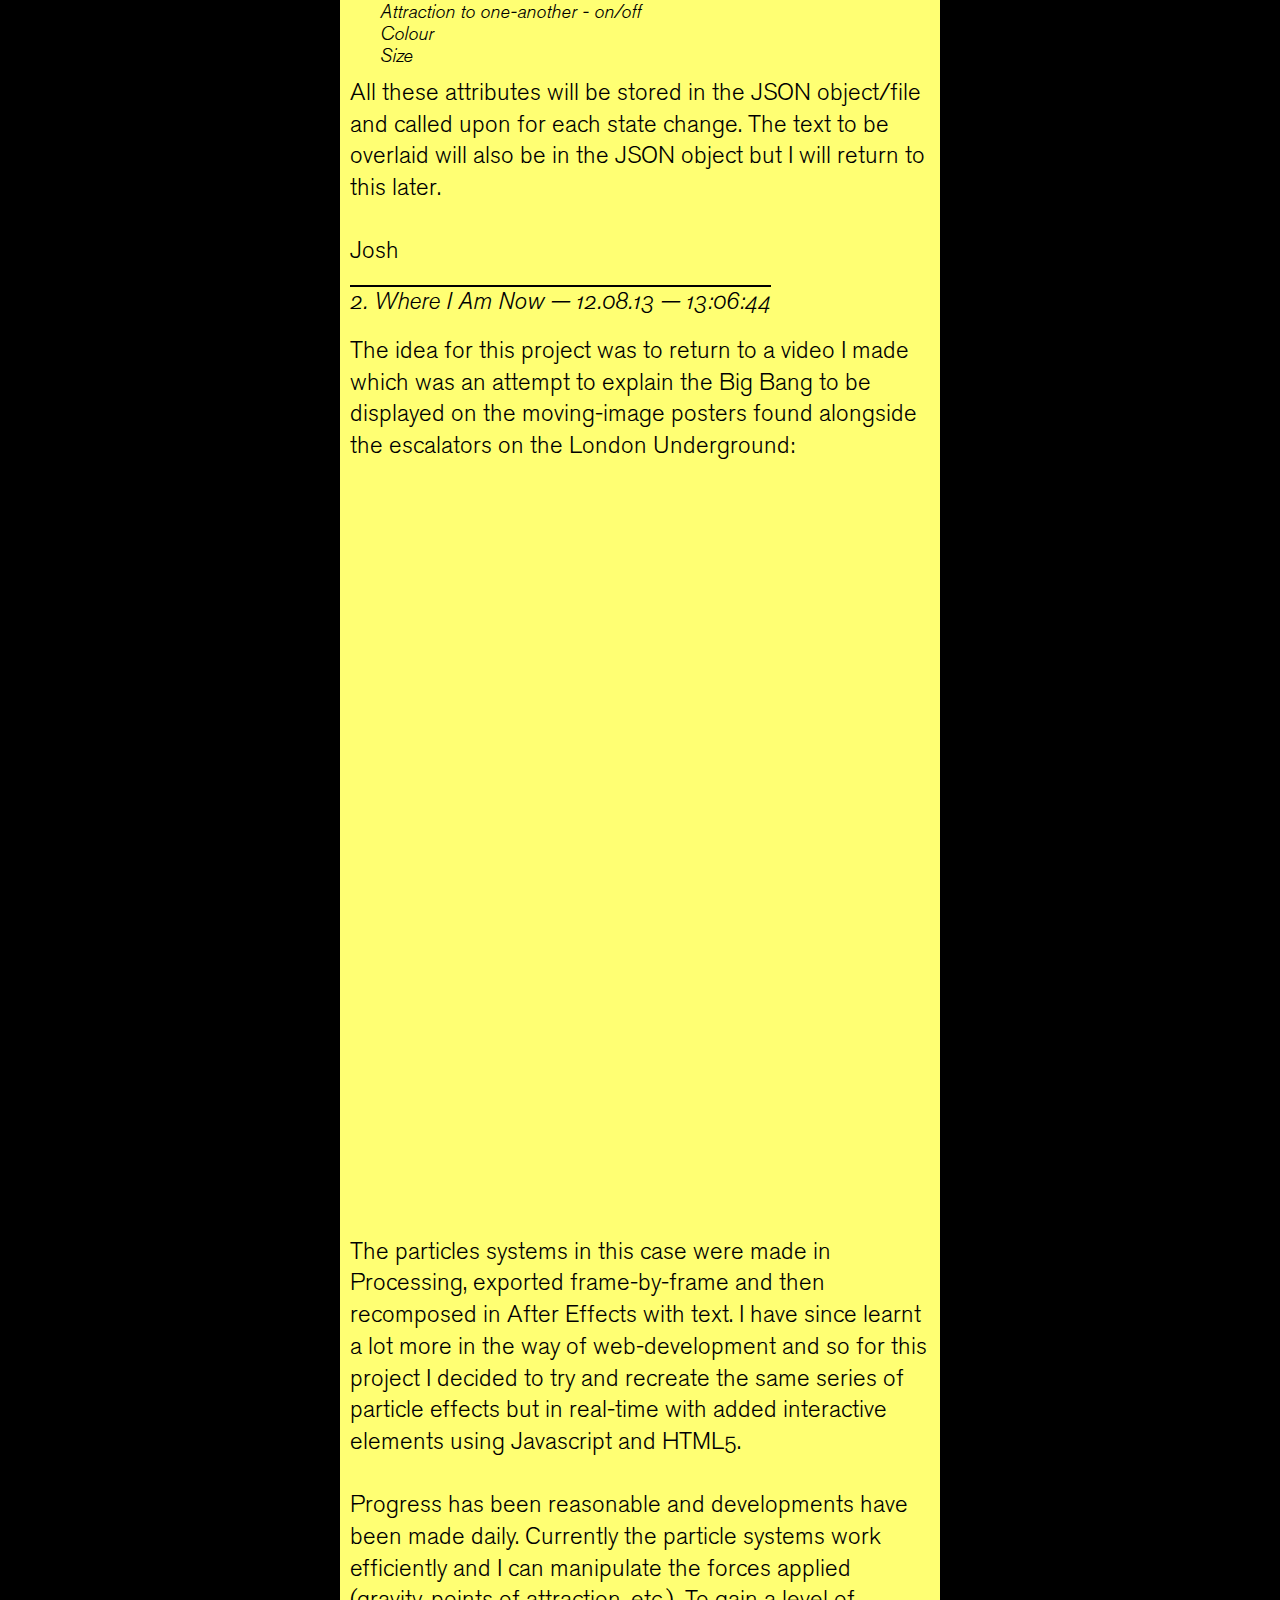
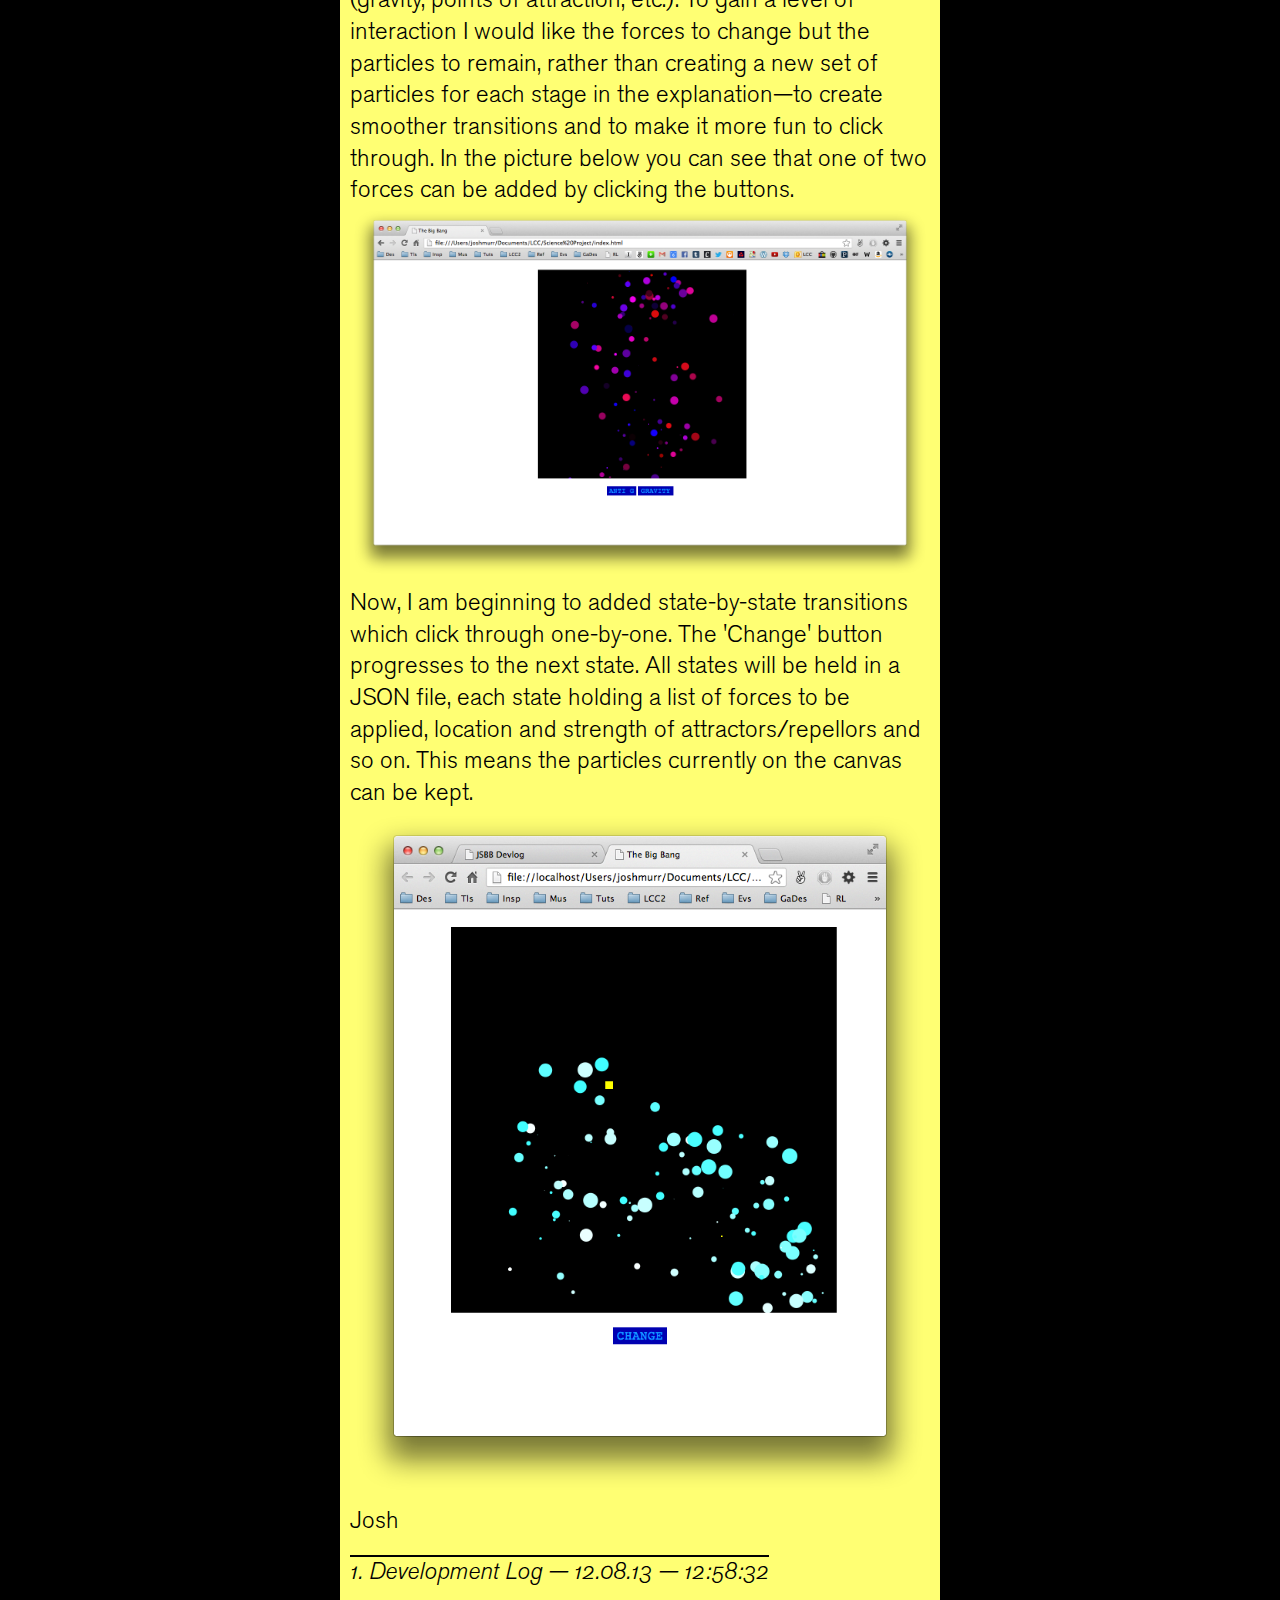
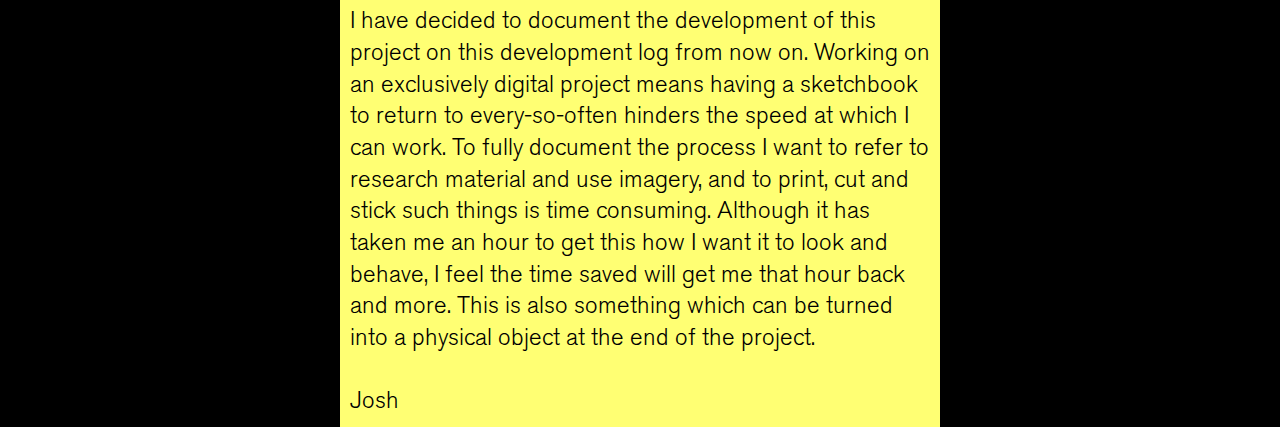
==== commit cf78c655: "Fix typo" ====
--- a/Journal/bb_devlog.html
+++ b/Journal/bb_devlog.html
@@ -41,7 +41,7 @@
 
 		<!-- ENTRY 10 -->
 		<h2>10. Not Far Off &mdash; <time datetime="2013-08-25T00:23:55">25.08.13 &mdash; 00:23:55</time></h2>
-		<p class="entry">A comparatively very productive evening. After a week or so of most new implements going wrong, everything this evening worked first time. There is just one more feature to add, essentially the bones of the entire thing works now, as I initially intended it too&emdash;quite satisfying. I also said to myself (and I am now going to declare this here) that I would like to have this <em>finished</em> by the end of August. This was always meant to be a short project and I still intend it to be so. But I am on track for that any way.<br><br>Josh</p>
+		<p class="entry">A comparatively very productive evening. After a week or so of most new implements going wrong, everything this evening worked first time. There is just one more feature to add, essentially the bones of the entire thing works now, as I initially intended it too&mdash;quite satisfying. I also said to myself (and I am now going to declare this here) that I would like to have this <em>finished</em> by the end of August. This was always meant to be a short project and I still intend it to be so. But I am on track for that any way.<br><br>Josh</p>
 		<!---->
 
 		<!-- ENTRY 9 -->
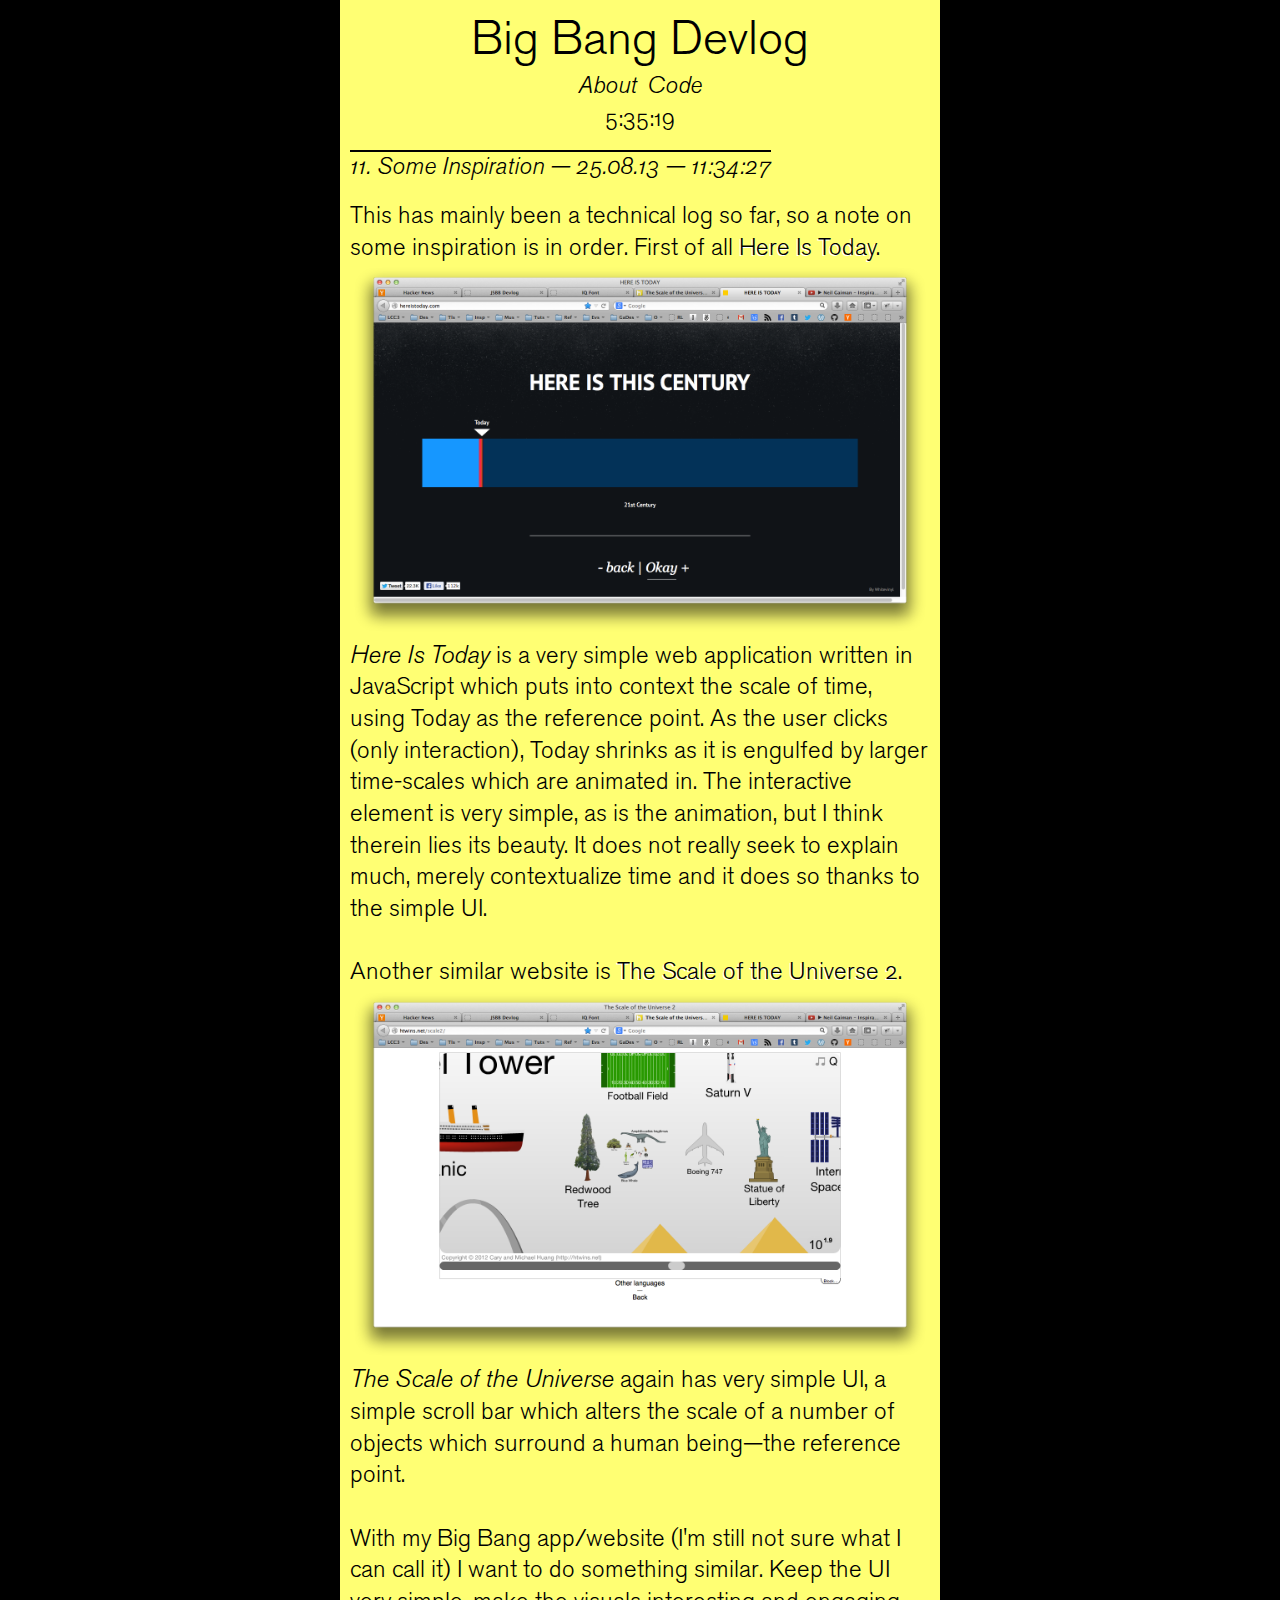
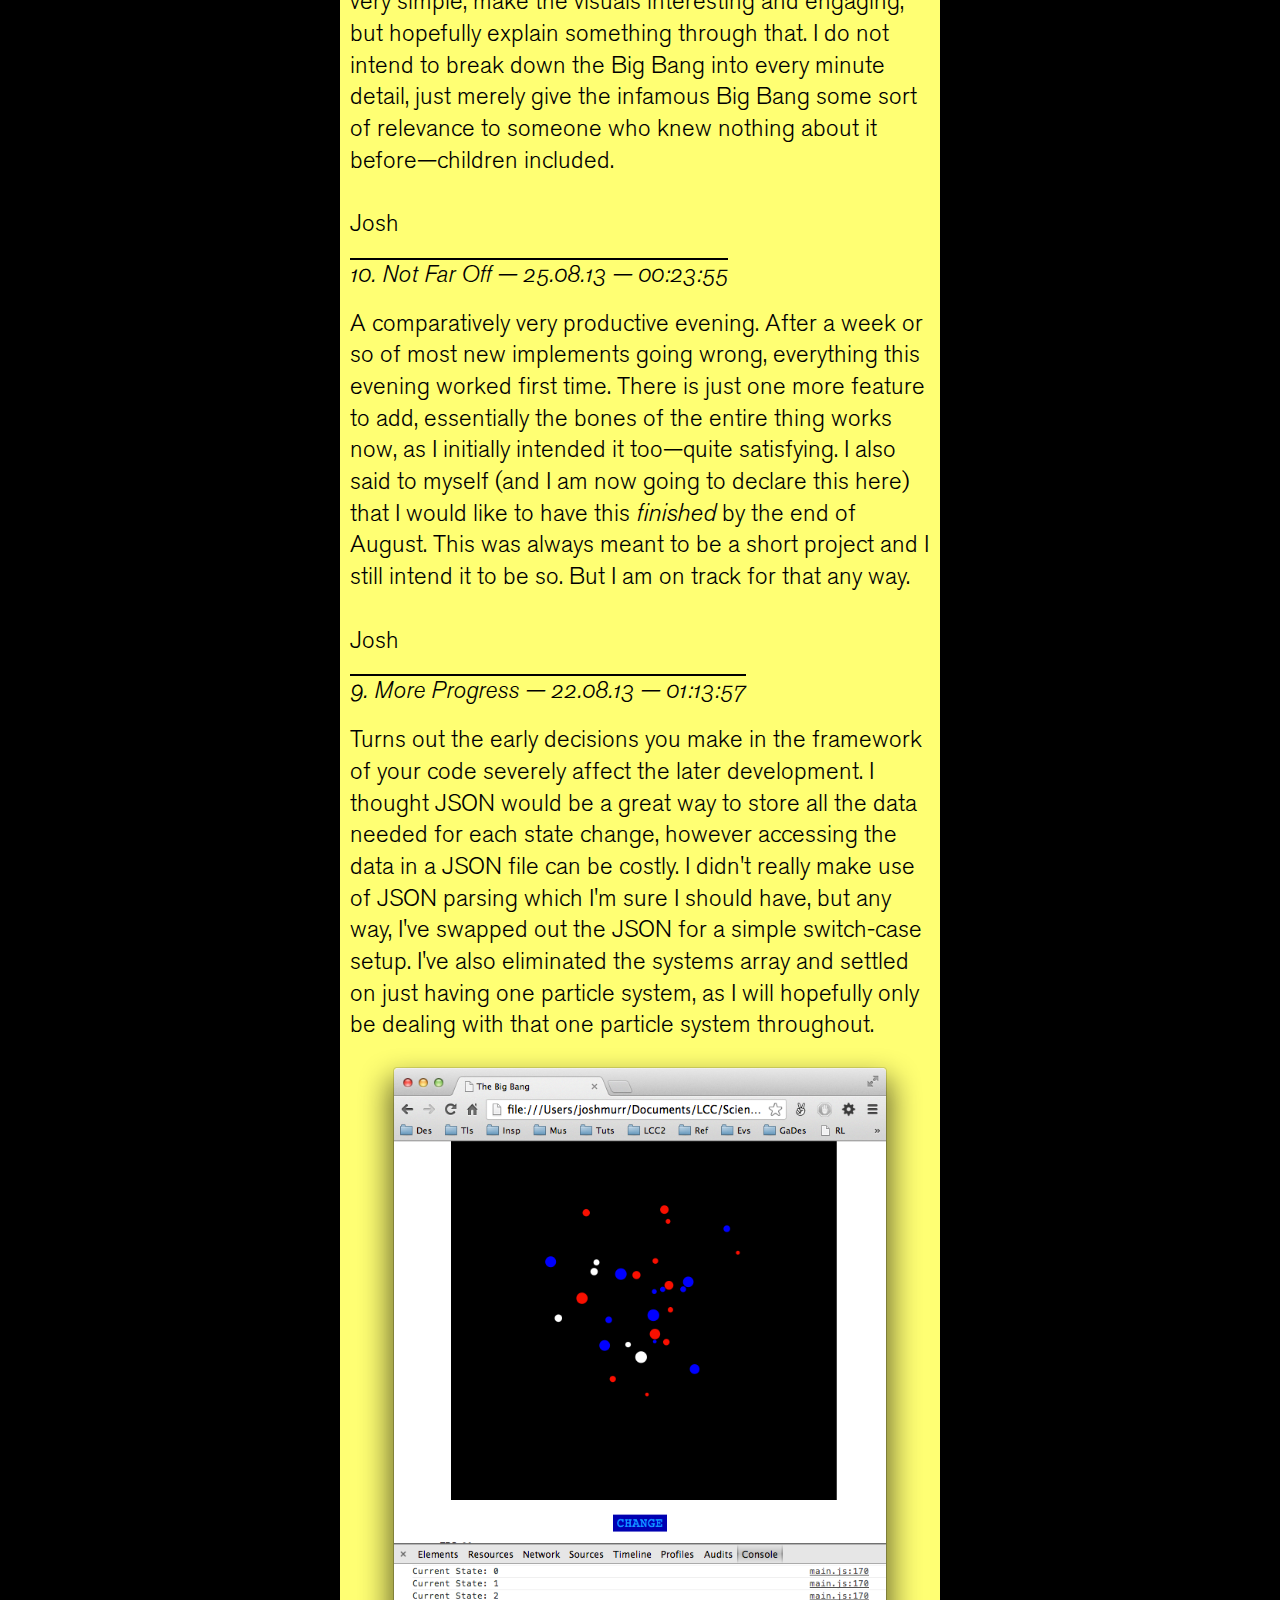
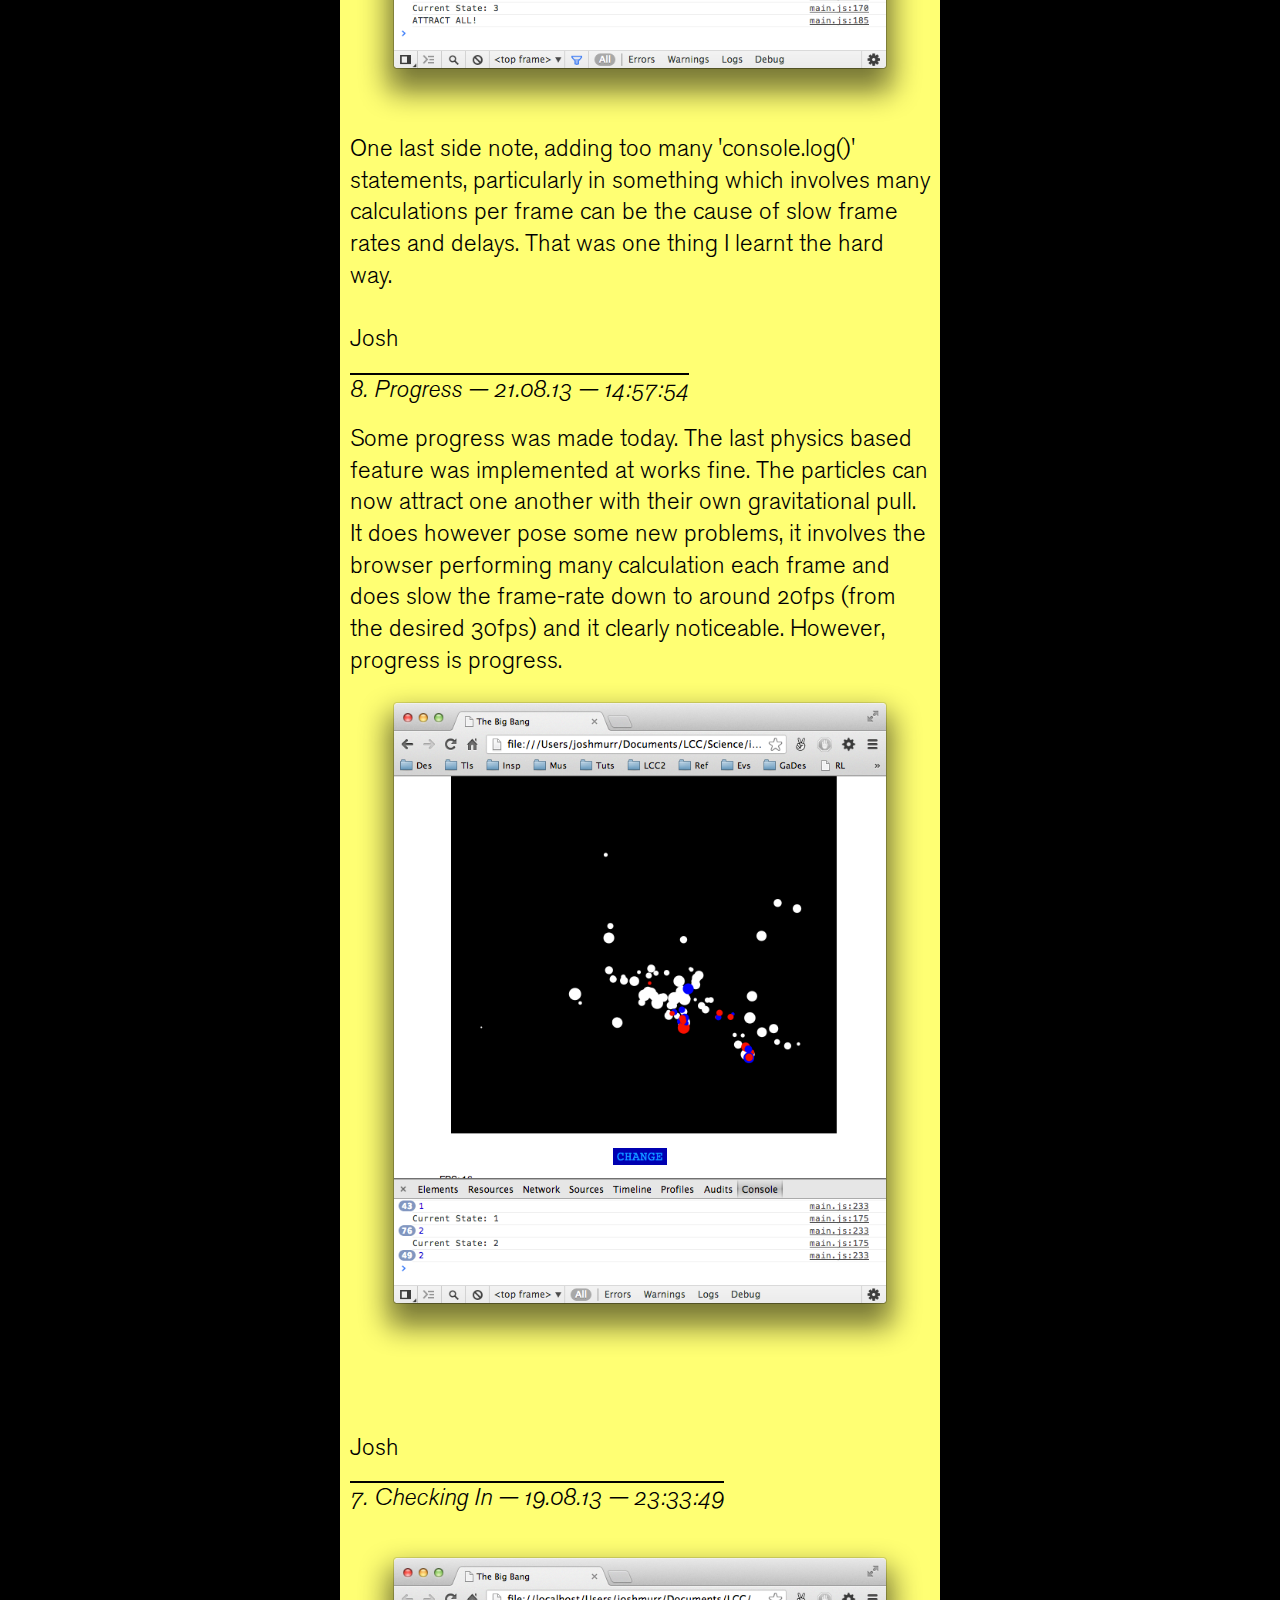
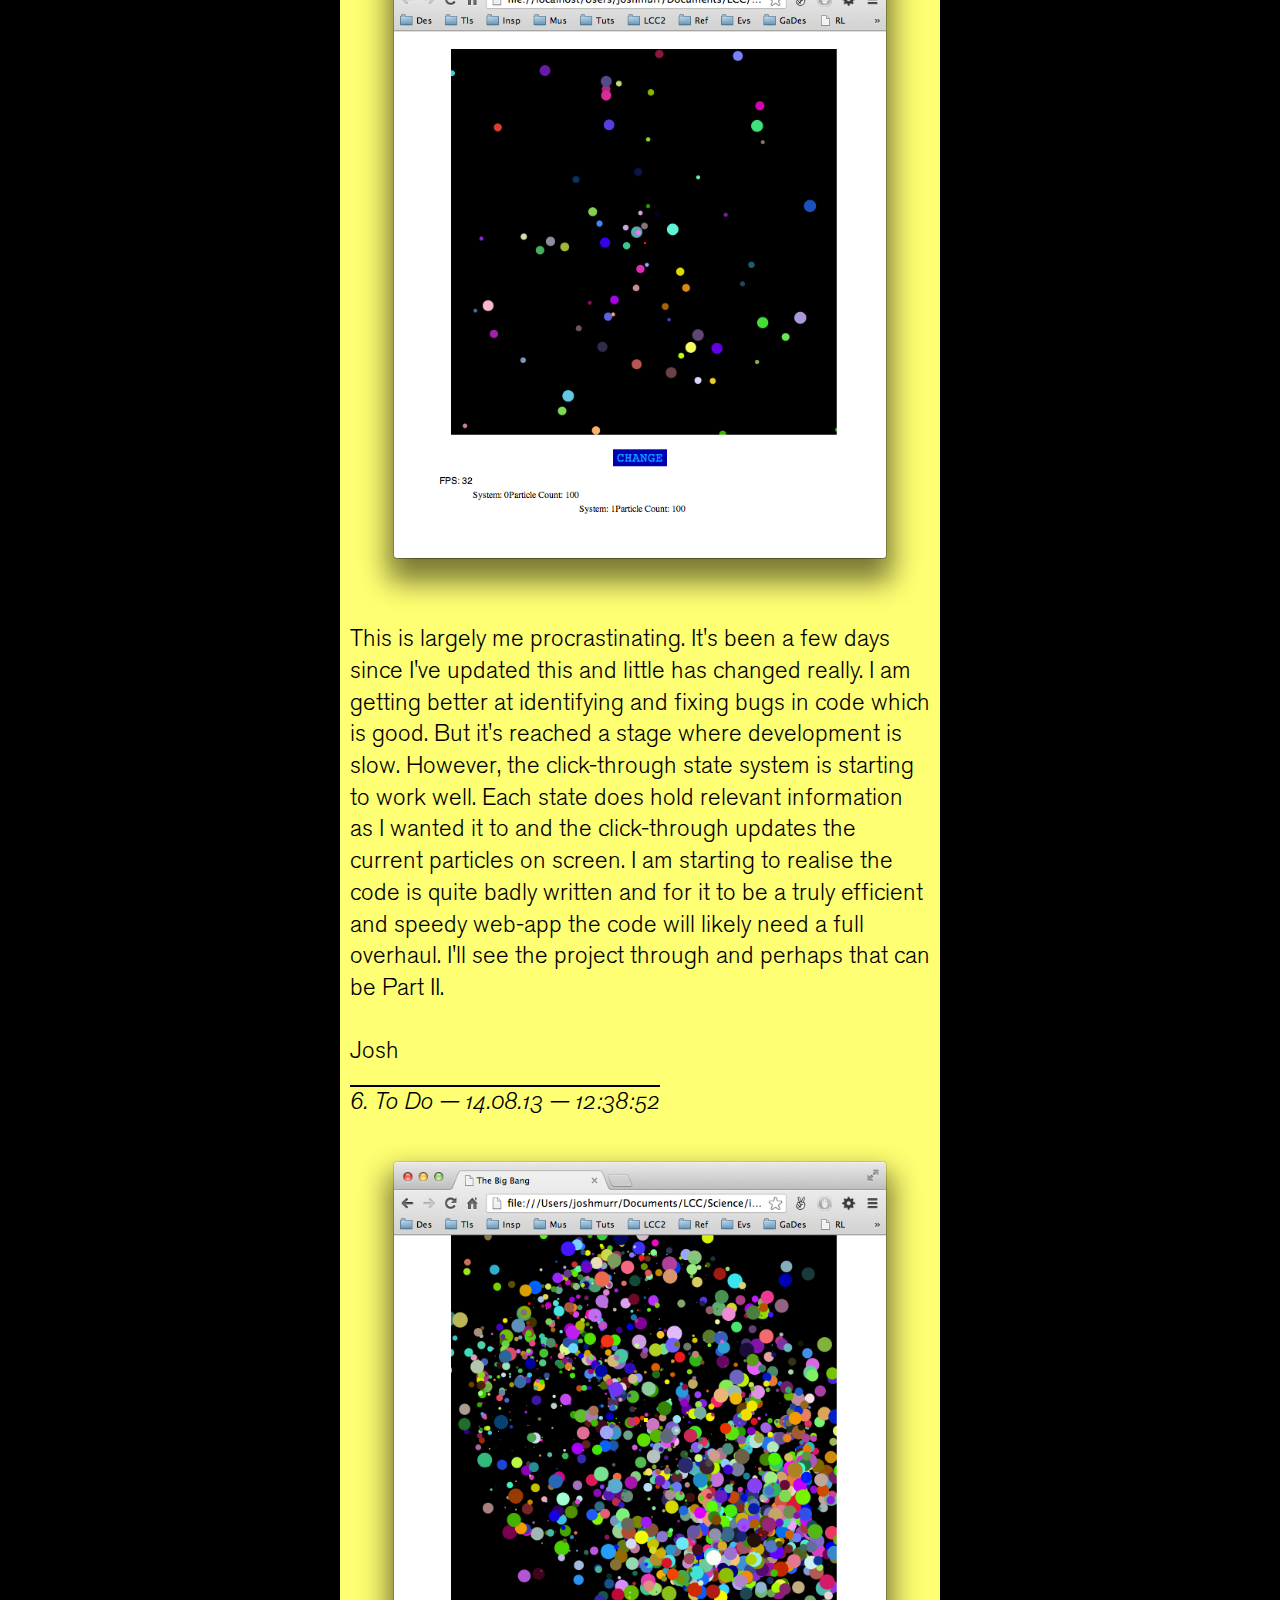
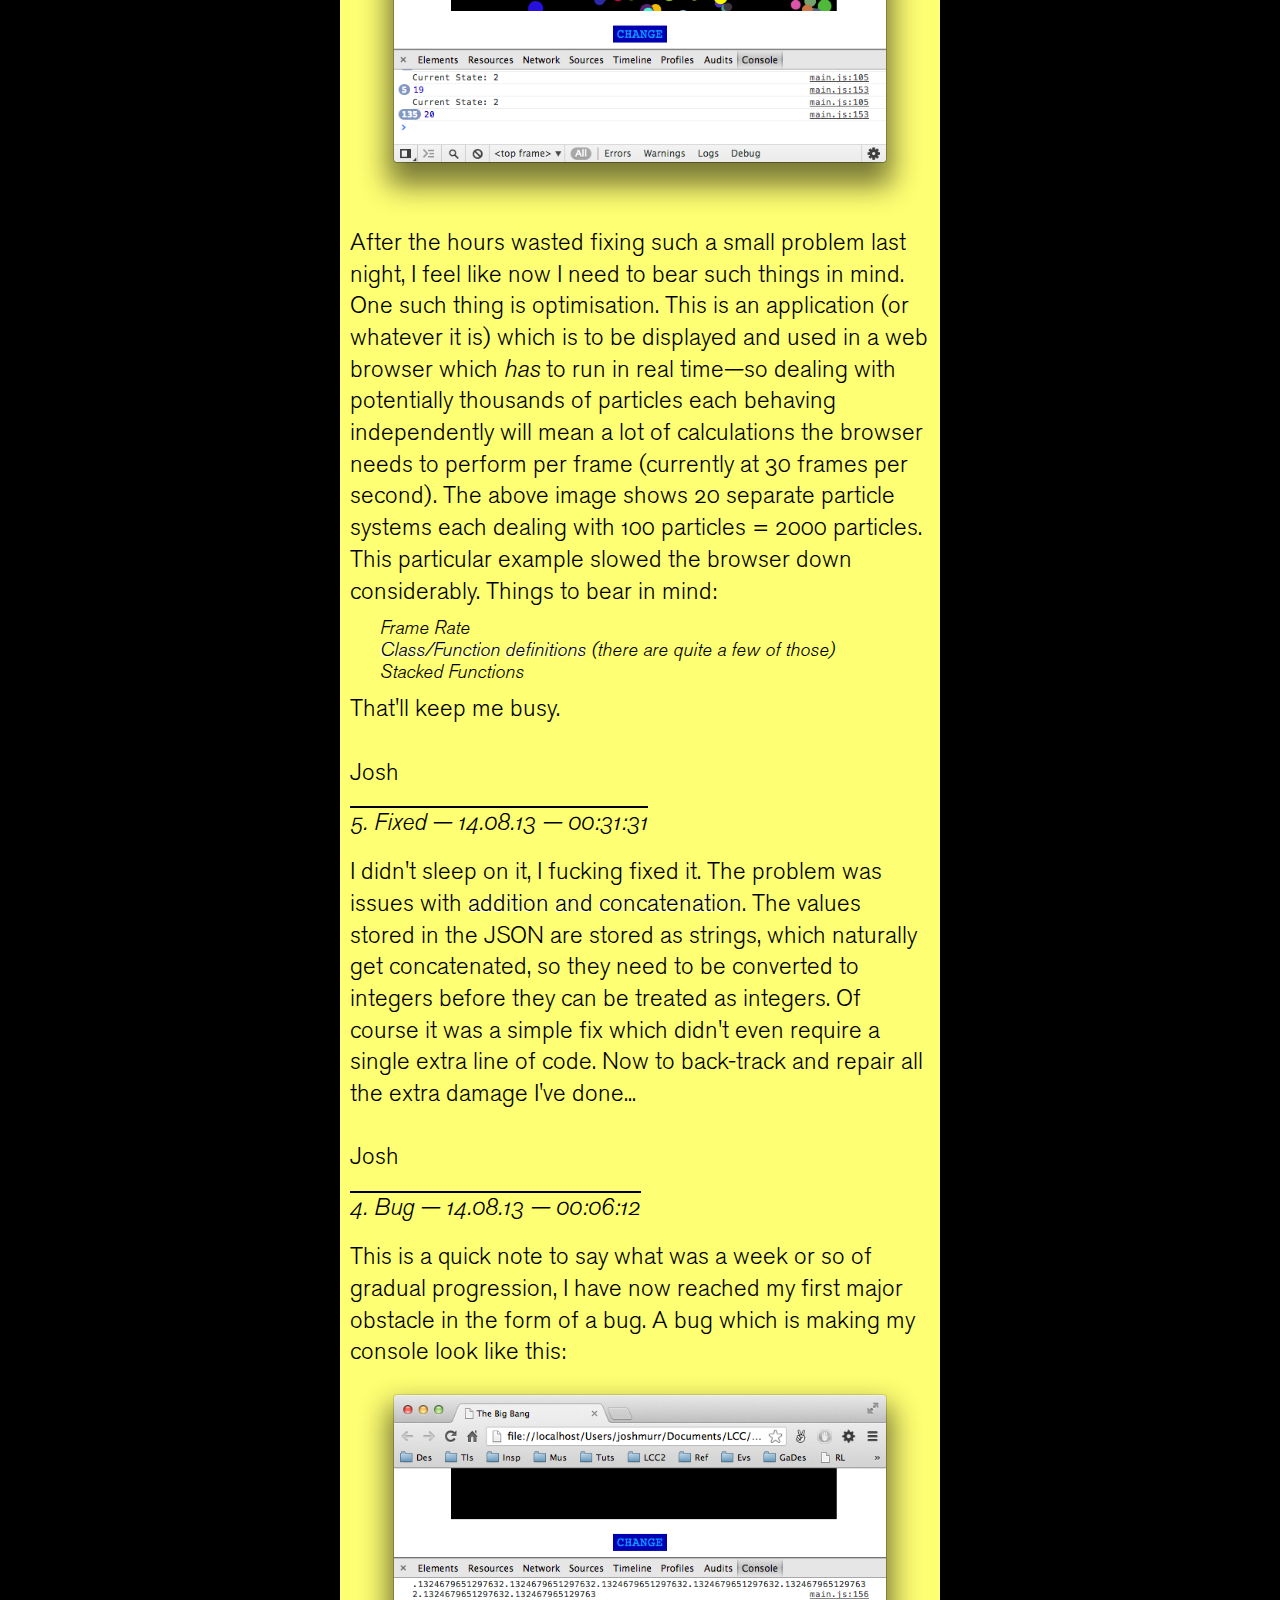
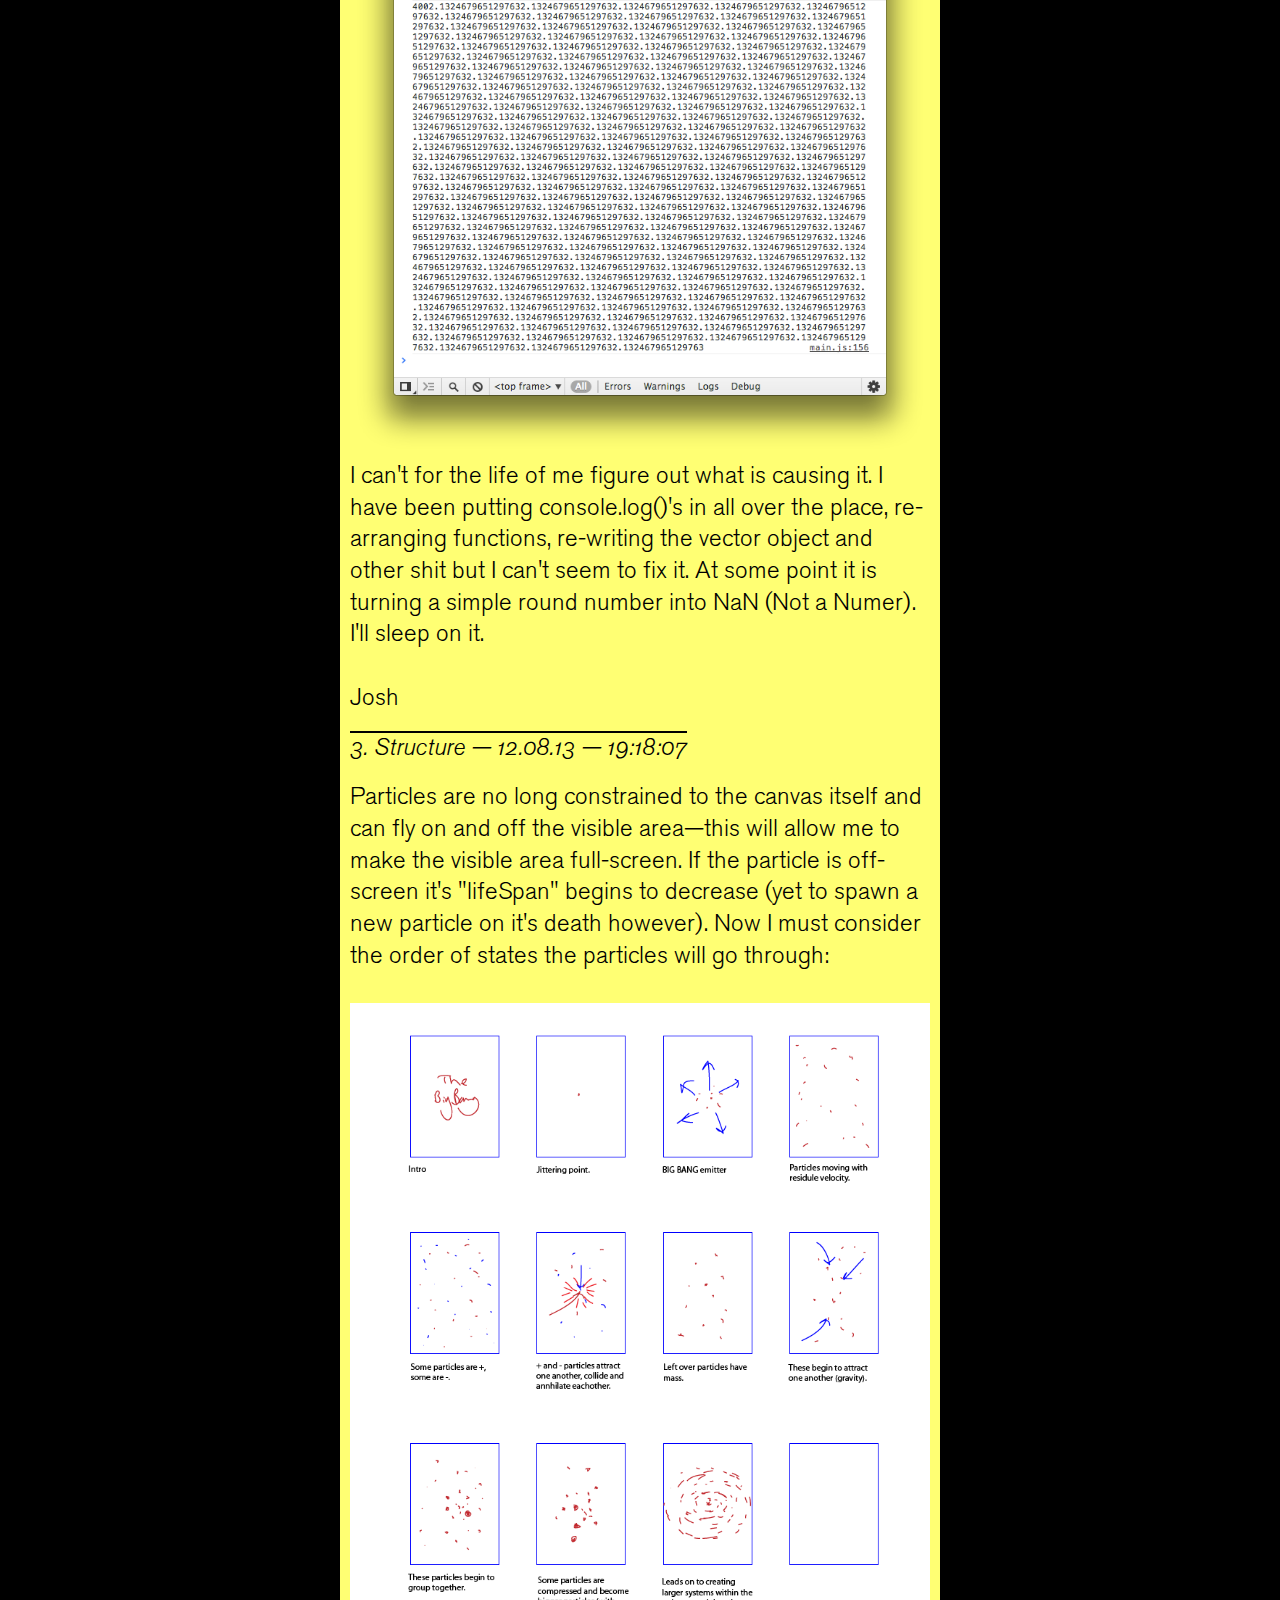
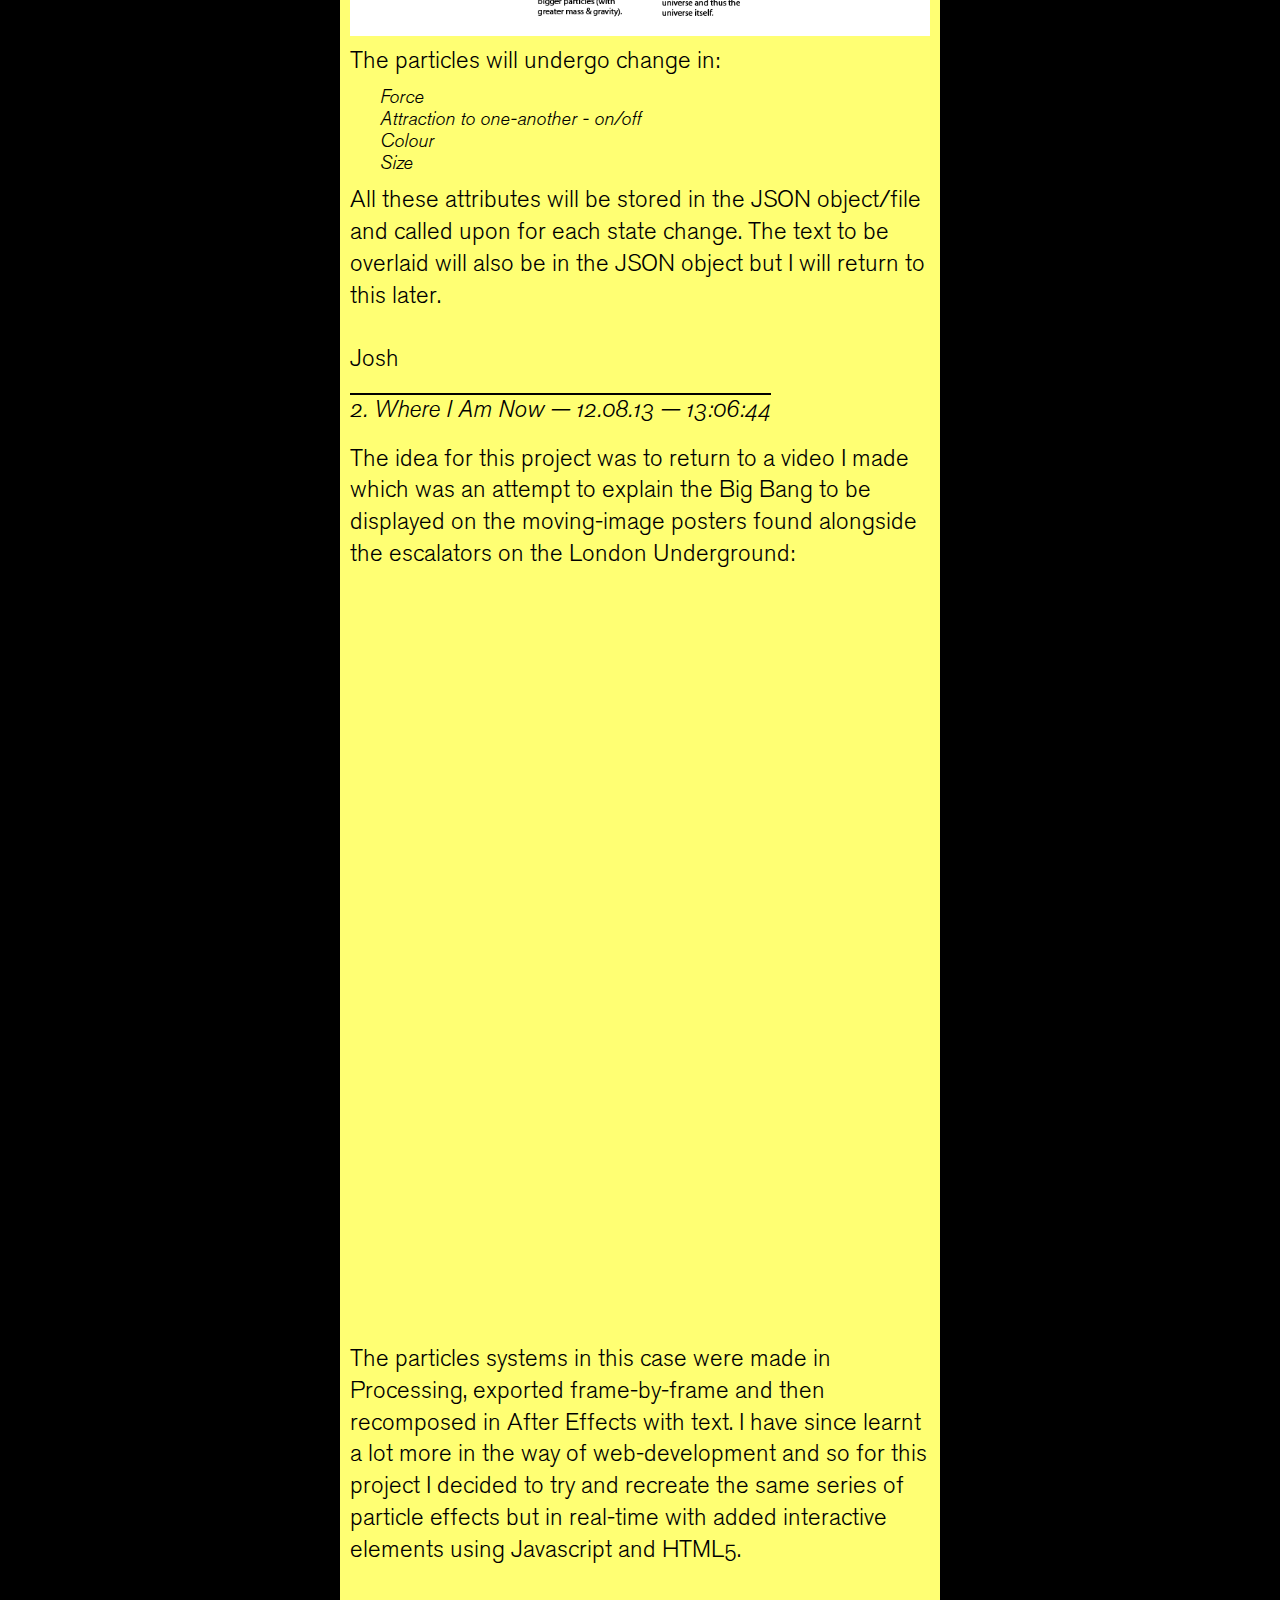
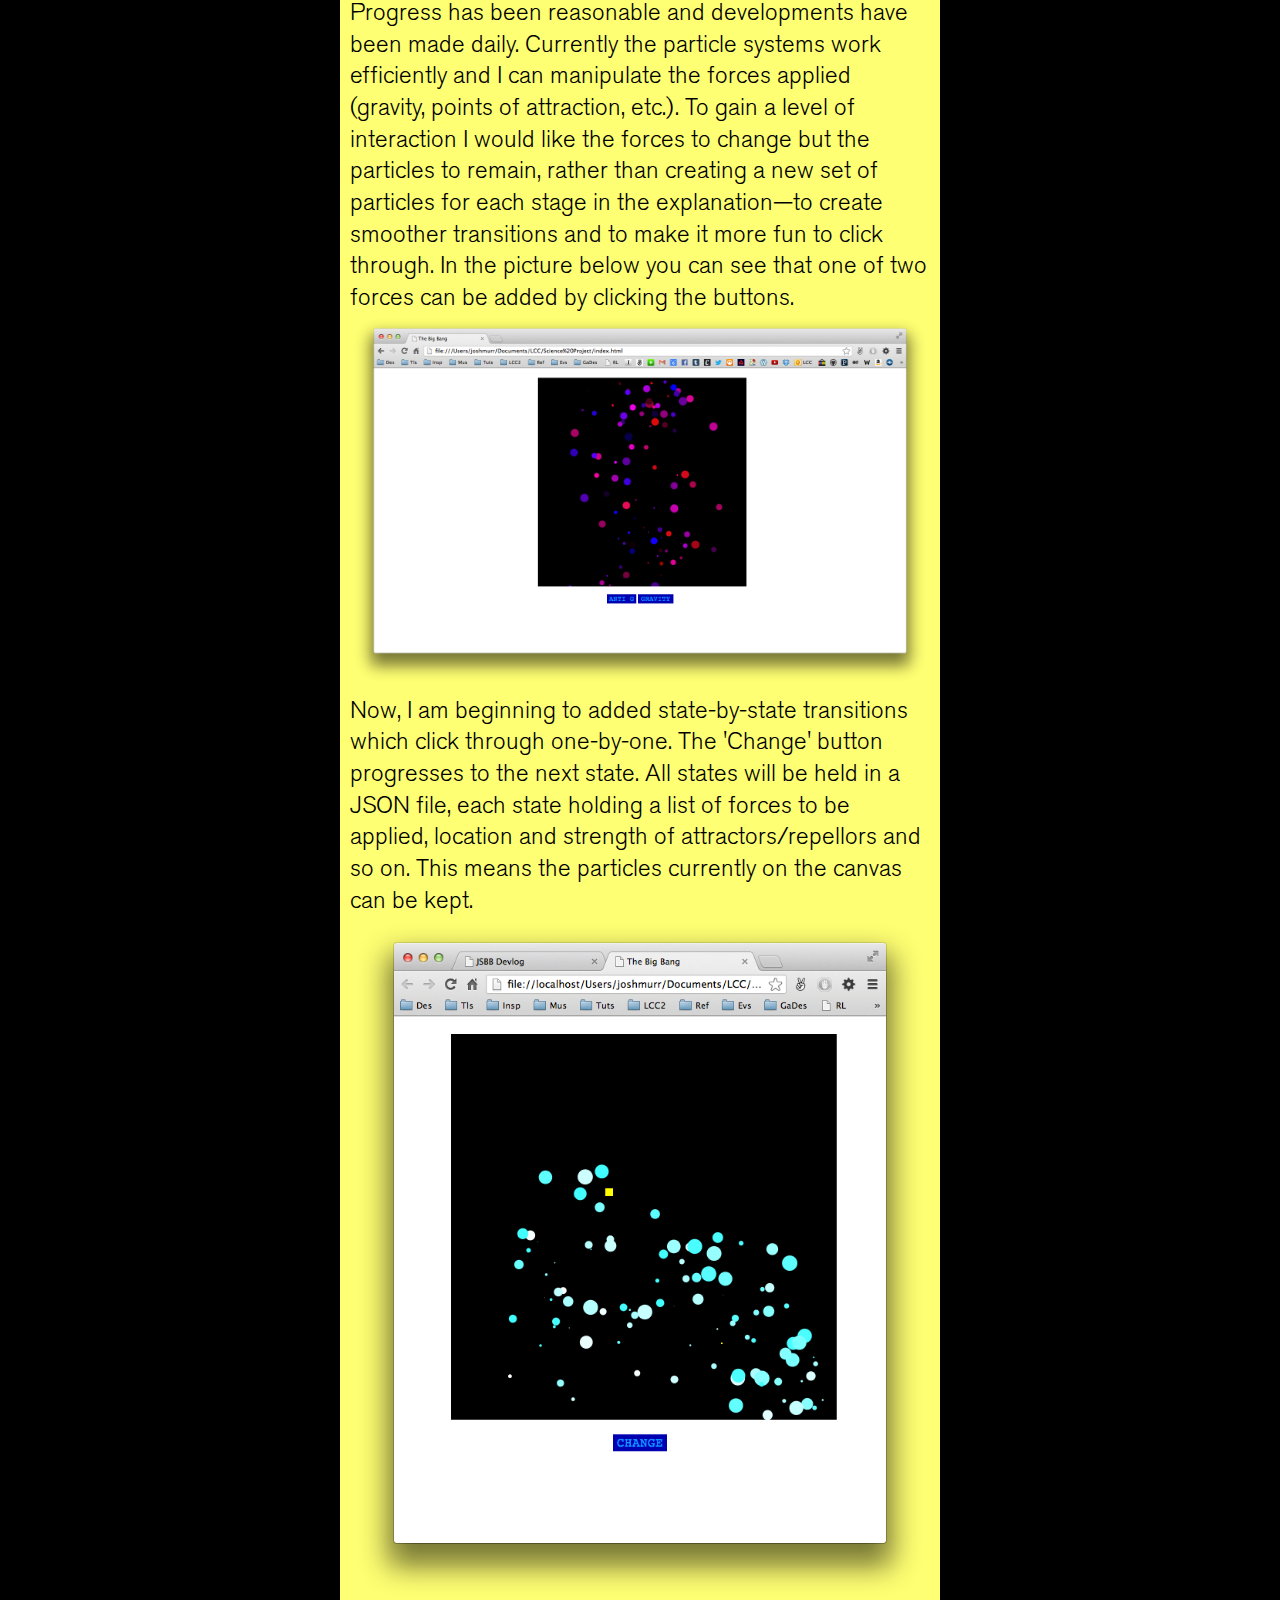
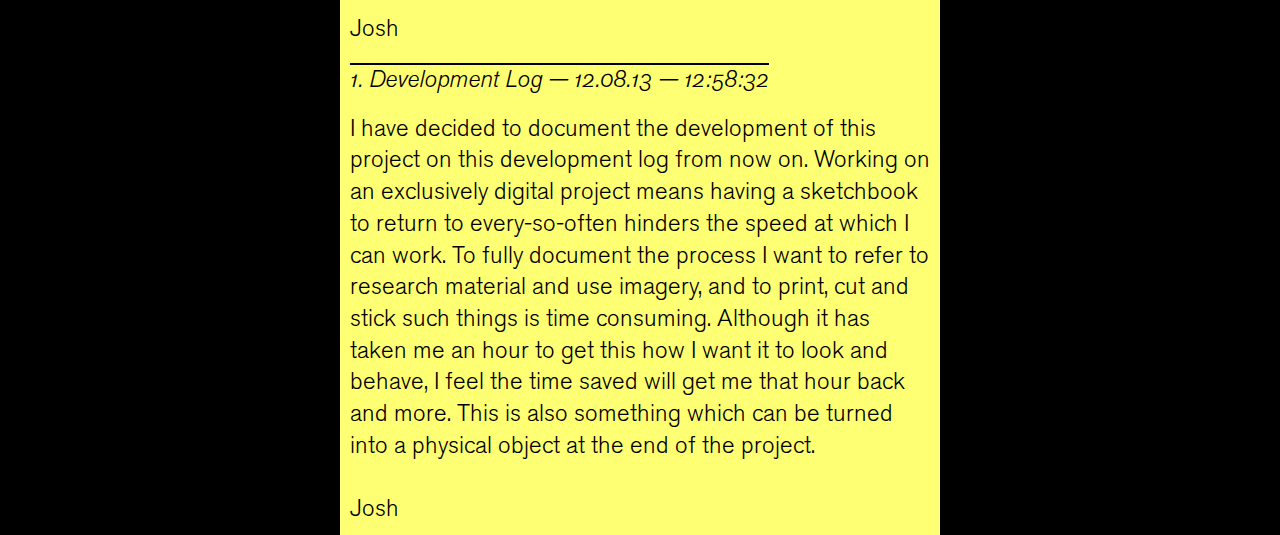
==== commit 27423406: "Entry 10" ====
--- a/Journal/bb_devlog.html
+++ b/Journal/bb_devlog.html
@@ -39,6 +39,11 @@
 		<p class="entry" id="about"><br>I am trying to build a small web-application to explain the <a href="http://en.wikipedia.org/wiki/Big_Bang" alt="Wiki: Big Bang">Big Bang</a> through simple interactive and animated particle systems.<br><br>It is largely an experiment in Javascript and HTML5 for <a href="http://www.joshmurr.co.uk/" alt="JM">me</a>, transferring some concepts originally learnt in <a href="http://processing.org/" alt="Processing">Processing</a>.</p>
 		<p id="date"></p>
 
+		<!-- ENTRY 11 -->
+		<h2>11. Some Inspiration &mdash; <time datetime="2013-08-25T11:34:27">25.08.13 &mdash; 11:34:27</time></h2>
+		<p class="entry">This has mainly been a technical log so far, so a note on some inspiration is in order. First of all <a href="http://hereistoday.com/" alt="Here Is Today">Here Is Today</a>.</p><img src="journal/img/09.png" alt="Here Is Today img"/><p class="entry"><em>Here Is Today</em> is a very simple web application written in JavaScript which puts into context the scale of time, using Today as the reference point. As the user clicks (only interaction), Today shrinks as it is engulfed by larger time-scales which are animated in. The interactive element is very simple, as is the animation, but I think therein lies its beauty. It does not really seek to explain much, merely contextualize time and it does so thanks to the simple UI.<br><br>Another similar website is <a href="http://htwins.net/scale2/" alt="The Scale of the Univers 2">The Scale of the Universe 2</a>.</p><img src="journal/img/10.png" alt="The Scale of the Universe 2"/><p class="entry"><em>The Scale of the Universe</em> again has very simple UI, a simple scroll bar which alters the scale of a number of objects which surround a human being&mdash;the reference point.<br><br>With my Big Bang app/website (I'm still not sure what I can call it) I want to do something similar. Keep the UI very simple, make the visuals interesting and engaging, but hopefully explain something through that. I do not intend to break down the Big Bang into every minute detail, just merely give the infamous Big Bang some sort of relevance to someone who knew nothing about it before&mdash;children included.<br><br>Josh</p>
+		<!---->
+
 		<!-- ENTRY 10 -->
 		<h2>10. Not Far Off &mdash; <time datetime="2013-08-25T00:23:55">25.08.13 &mdash; 00:23:55</time></h2>
 		<p class="entry">A comparatively very productive evening. After a week or so of most new implements going wrong, everything this evening worked first time. There is just one more feature to add, essentially the bones of the entire thing works now, as I initially intended it too&mdash;quite satisfying. I also said to myself (and I am now going to declare this here) that I would like to have this <em>finished</em> by the end of August. This was always meant to be a short project and I still intend it to be so. But I am on track for that any way.<br><br>Josh</p>
@@ -46,7 +51,7 @@
 
 		<!-- ENTRY 9 -->
 		<h2>9. More Progress &mdash; <time datetime="2013-08-22T01:13:57">22.08.13 &mdash; 01:13:57</time></h2>
-		<p class="entry">Turns out the early decisions you make in the framework of your code severely affect the later development. I thought JSON would be a great way to store all the data needed for each state change, however accessing the data in a JSON file can be costly. I didn't really make use of JSON parsing which I'm sure I should have, but any way, I've swapped out the JSON for a simple switch-case setup. I've also eliminated the systems array and settled on just having one particle system, as I will hopefully only be dealing with that one particle system throughout.</p><img src="journal/img/08.png" alt="Attract All 2"><p class="entry">One last side note, adding too many 'console.log()' statements, particularly in something which involves many calculations per frame can be the cause of slow frame rates and delays. That was one thing I learnt the hard way.<br><br>Josh</p>
+		<p class="entry">Turns out the early decisions you make in the framework of your code severely affect the later development. I thought JSON would be a great way to store all the data needed for each state change, however accessing the data in a JSON file can be costly. I didn't really make use of JSON parsing which I'm sure I should have, but any way, I've swapped out the JSON for a simple switch-case setup. I've also eliminated the systems array and settled on just having one particle system, as I will hopefully only be dealing with that one particle system throughout.</p><img src="journal/img/08.png" alt="Attract All 2"/><p class="entry">One last side note, adding too many 'console.log()' statements, particularly in something which involves many calculations per frame can be the cause of slow frame rates and delays. That was one thing I learnt the hard way.<br><br>Josh</p>
 		<!---->
 
 		<!-- ENTRY 8 -->
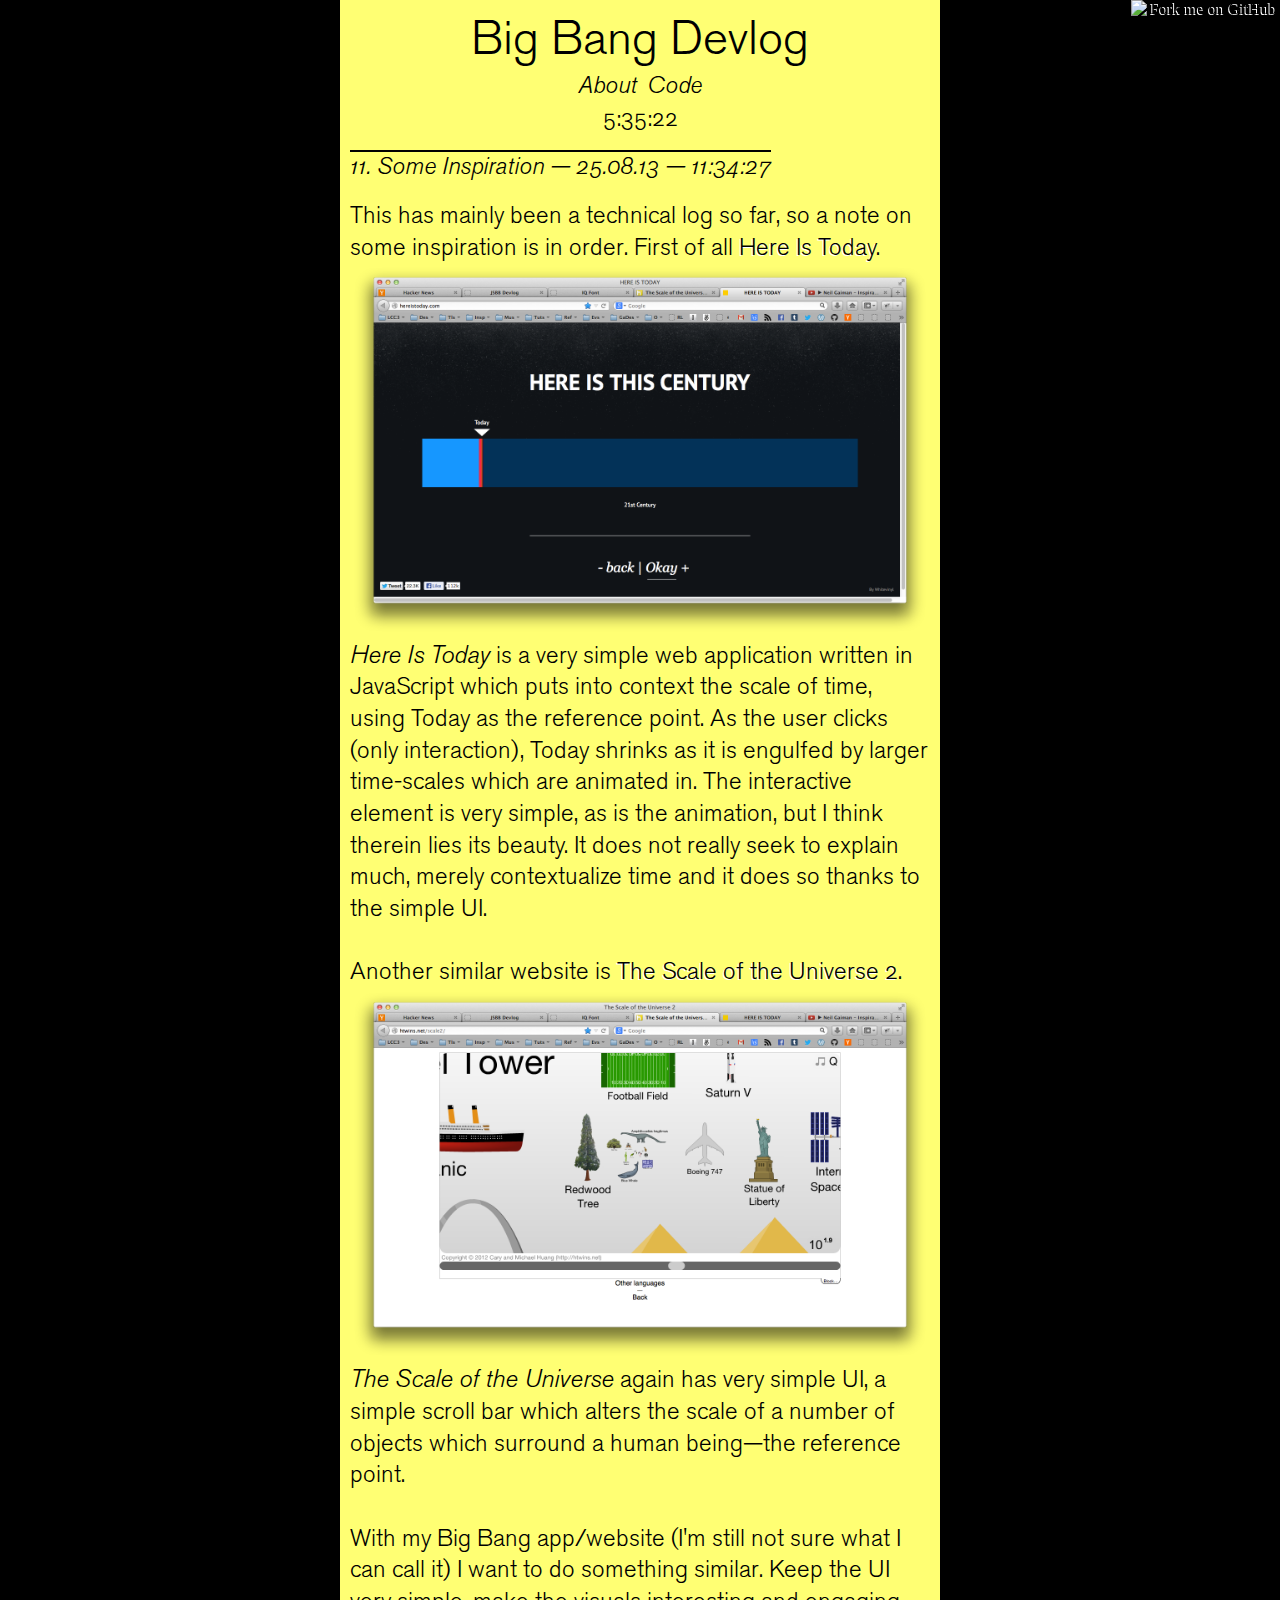
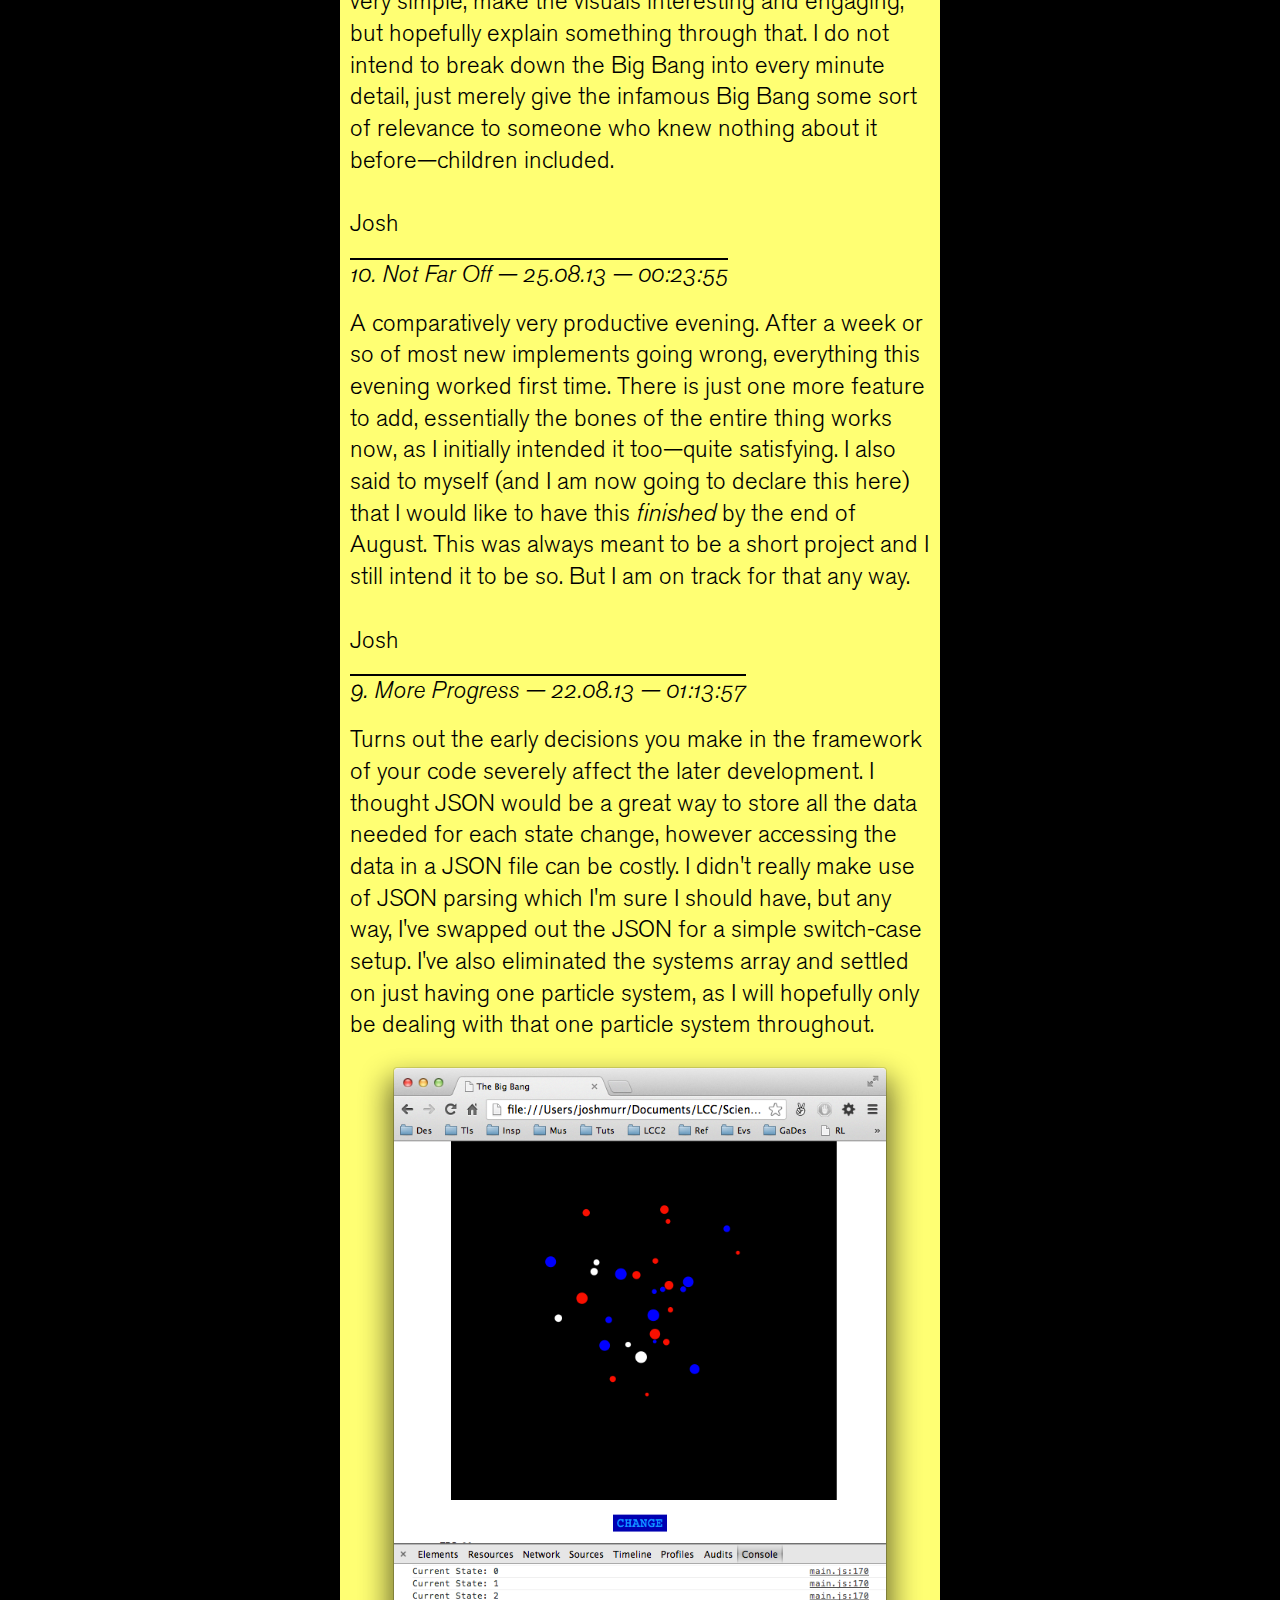
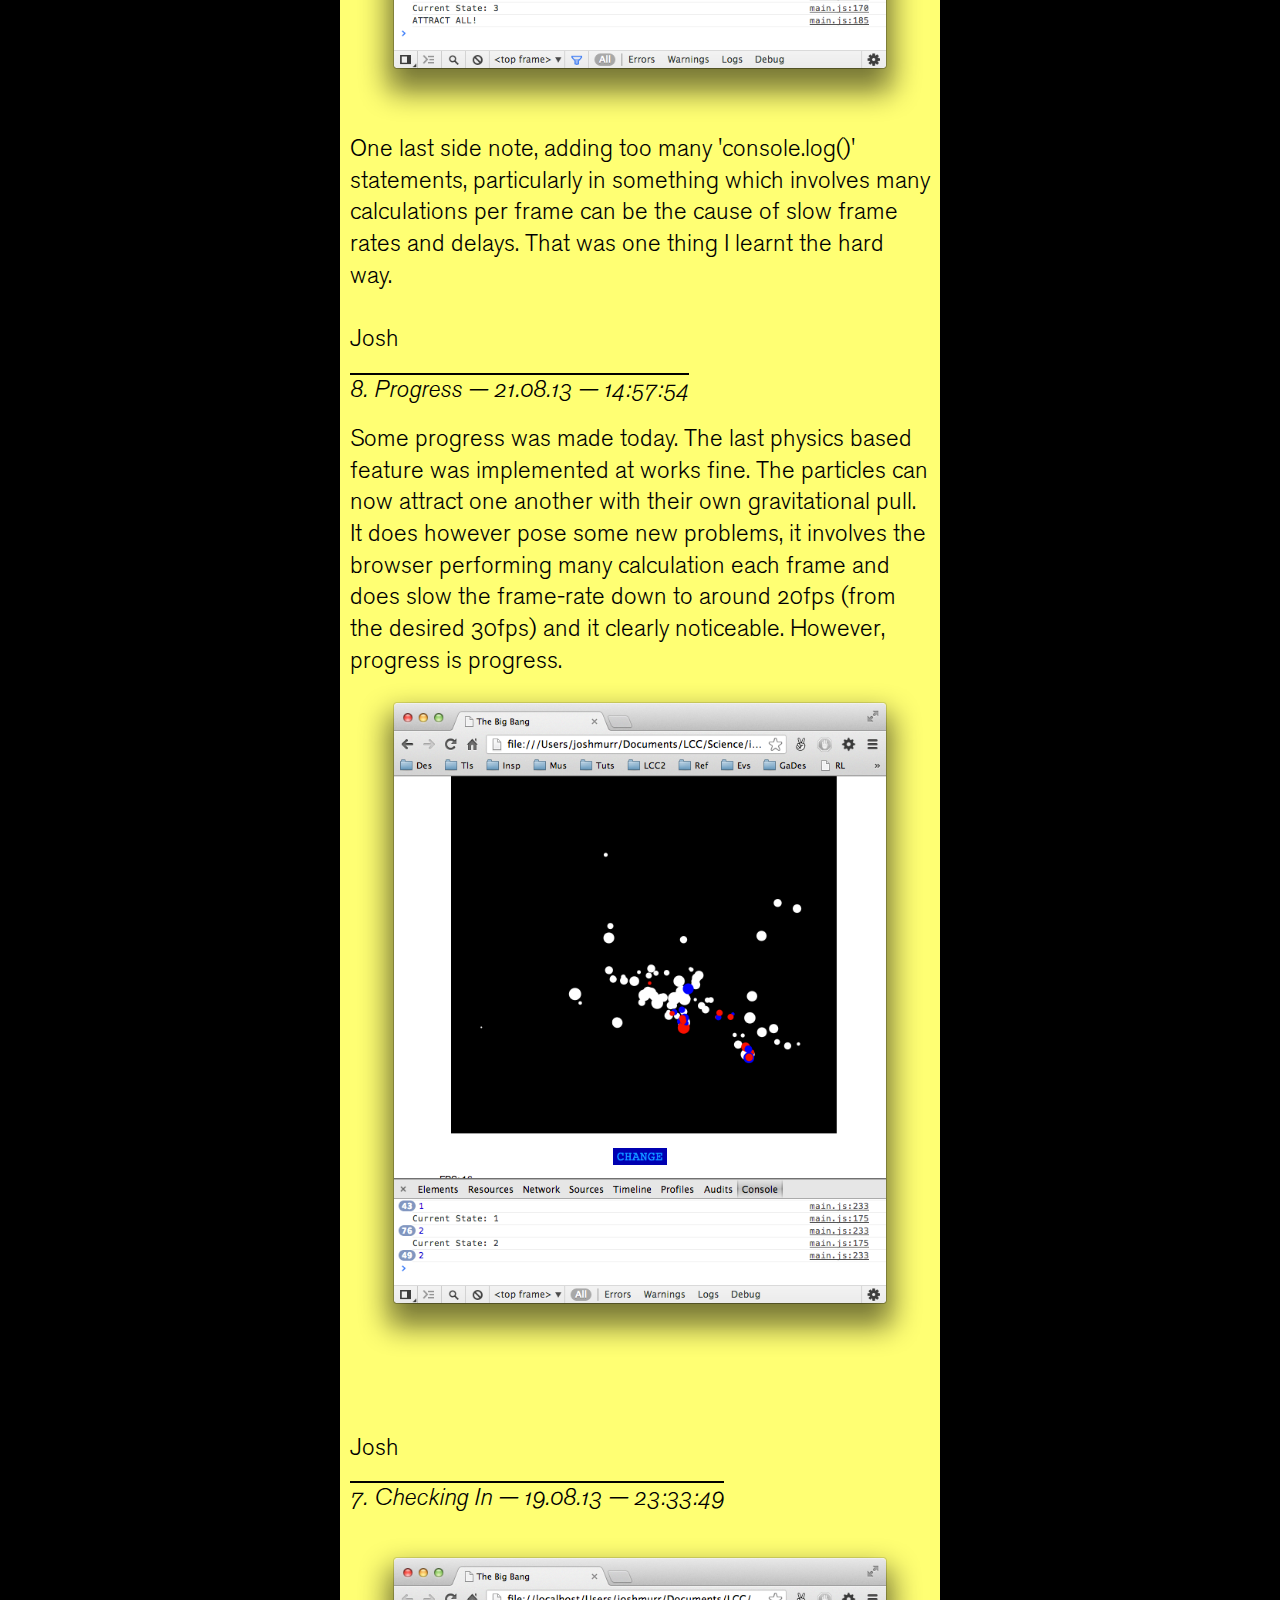
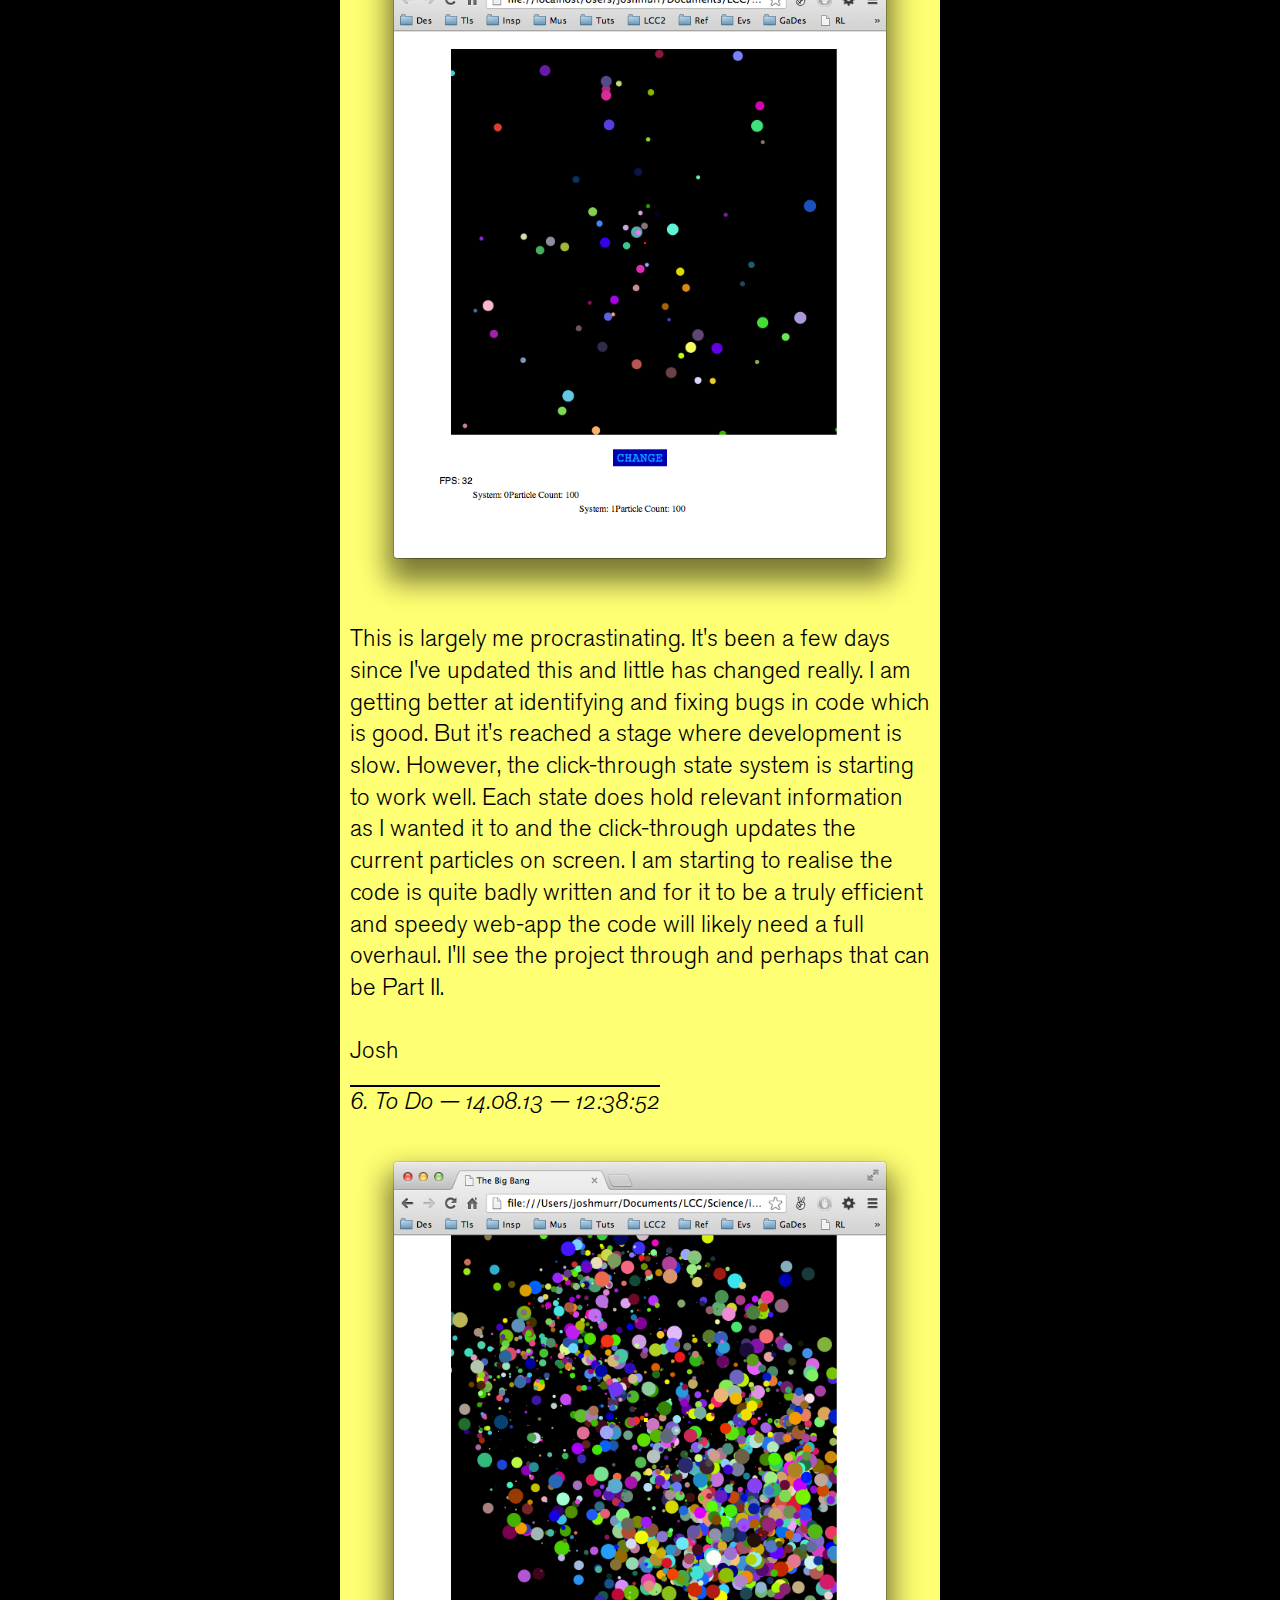
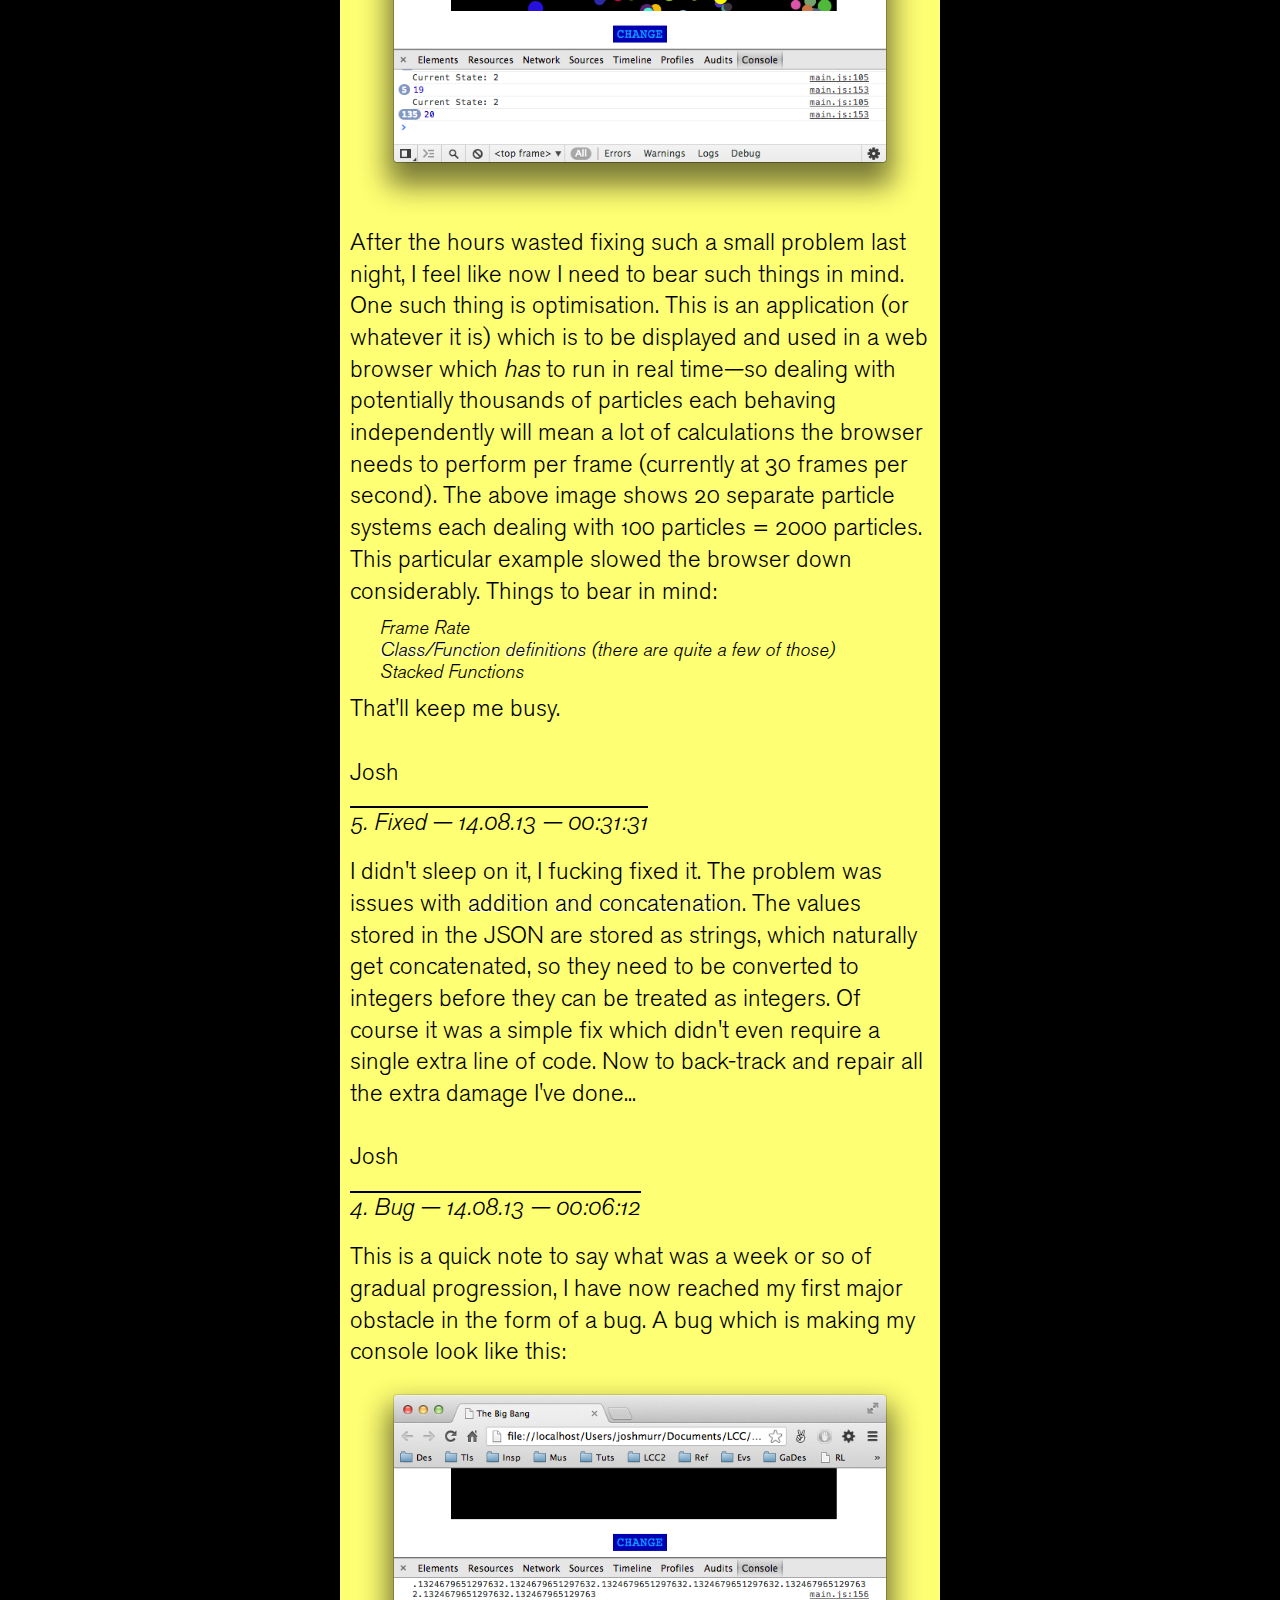
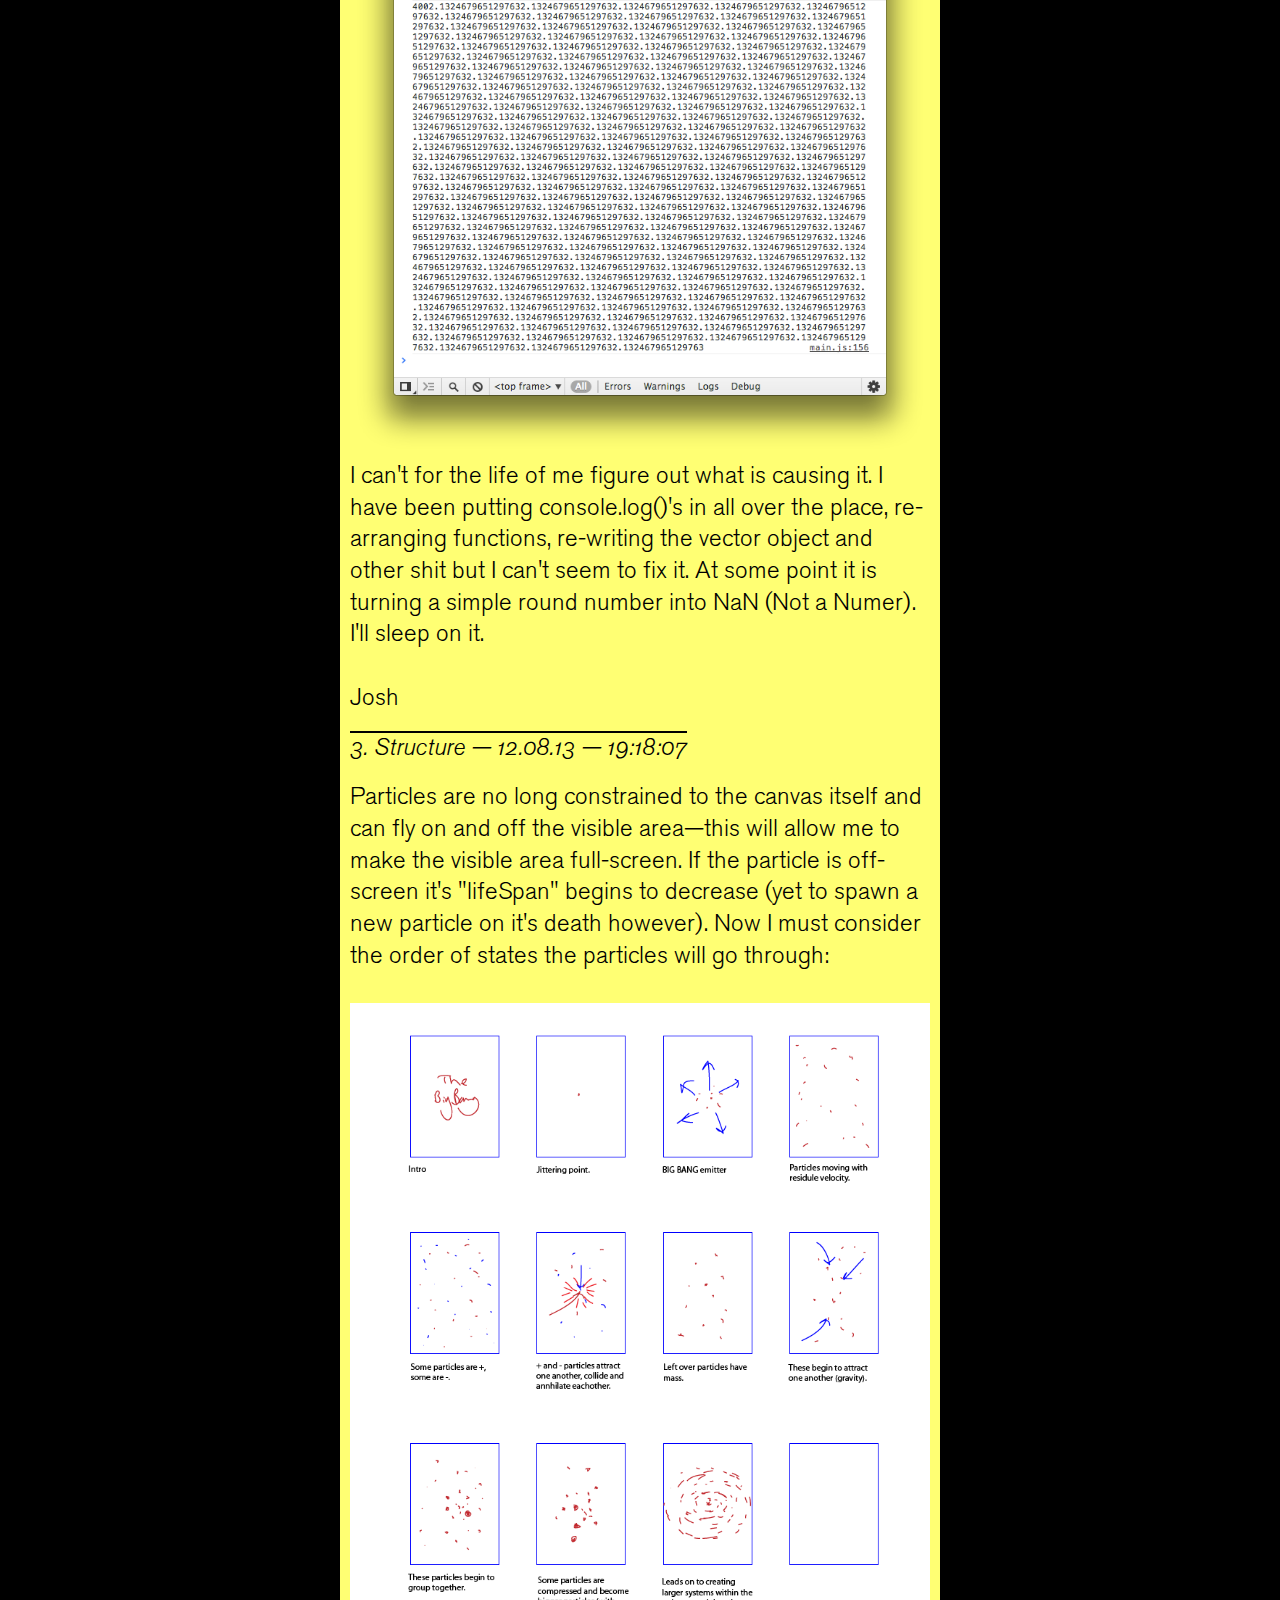
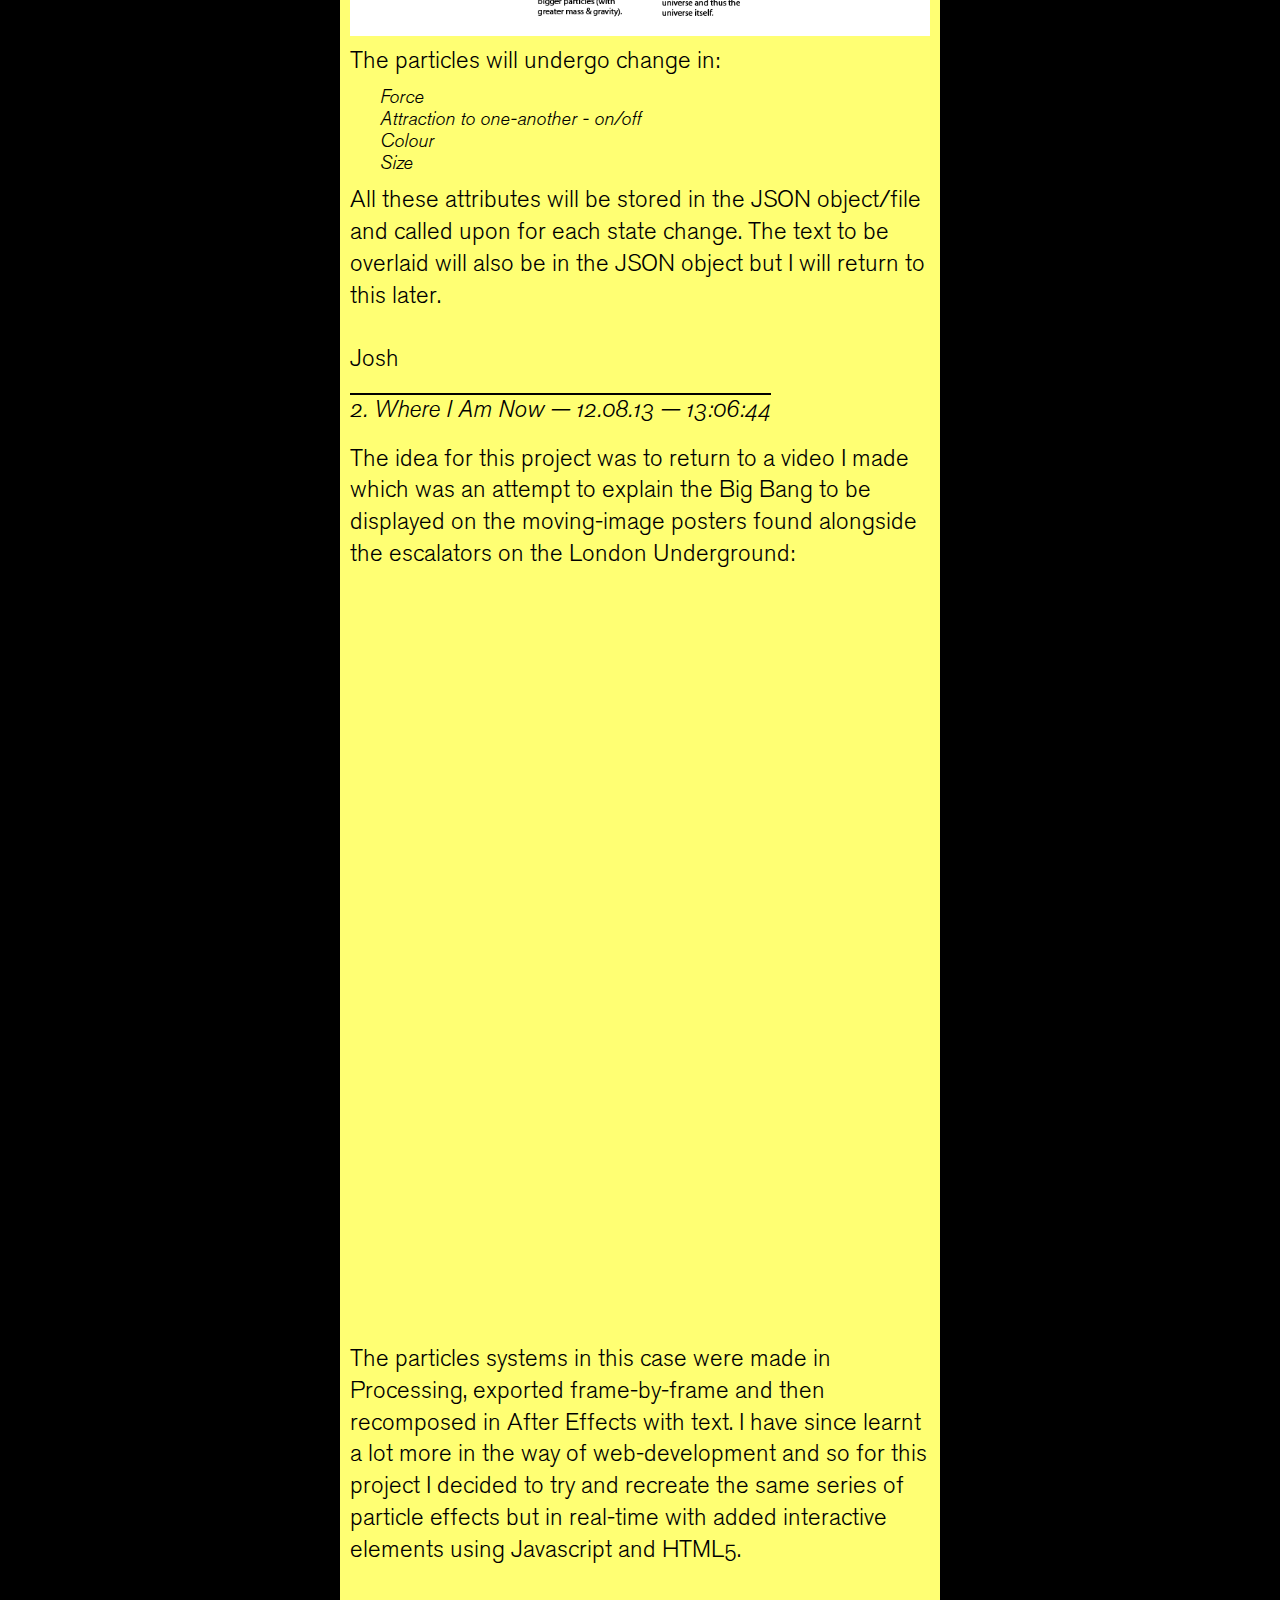
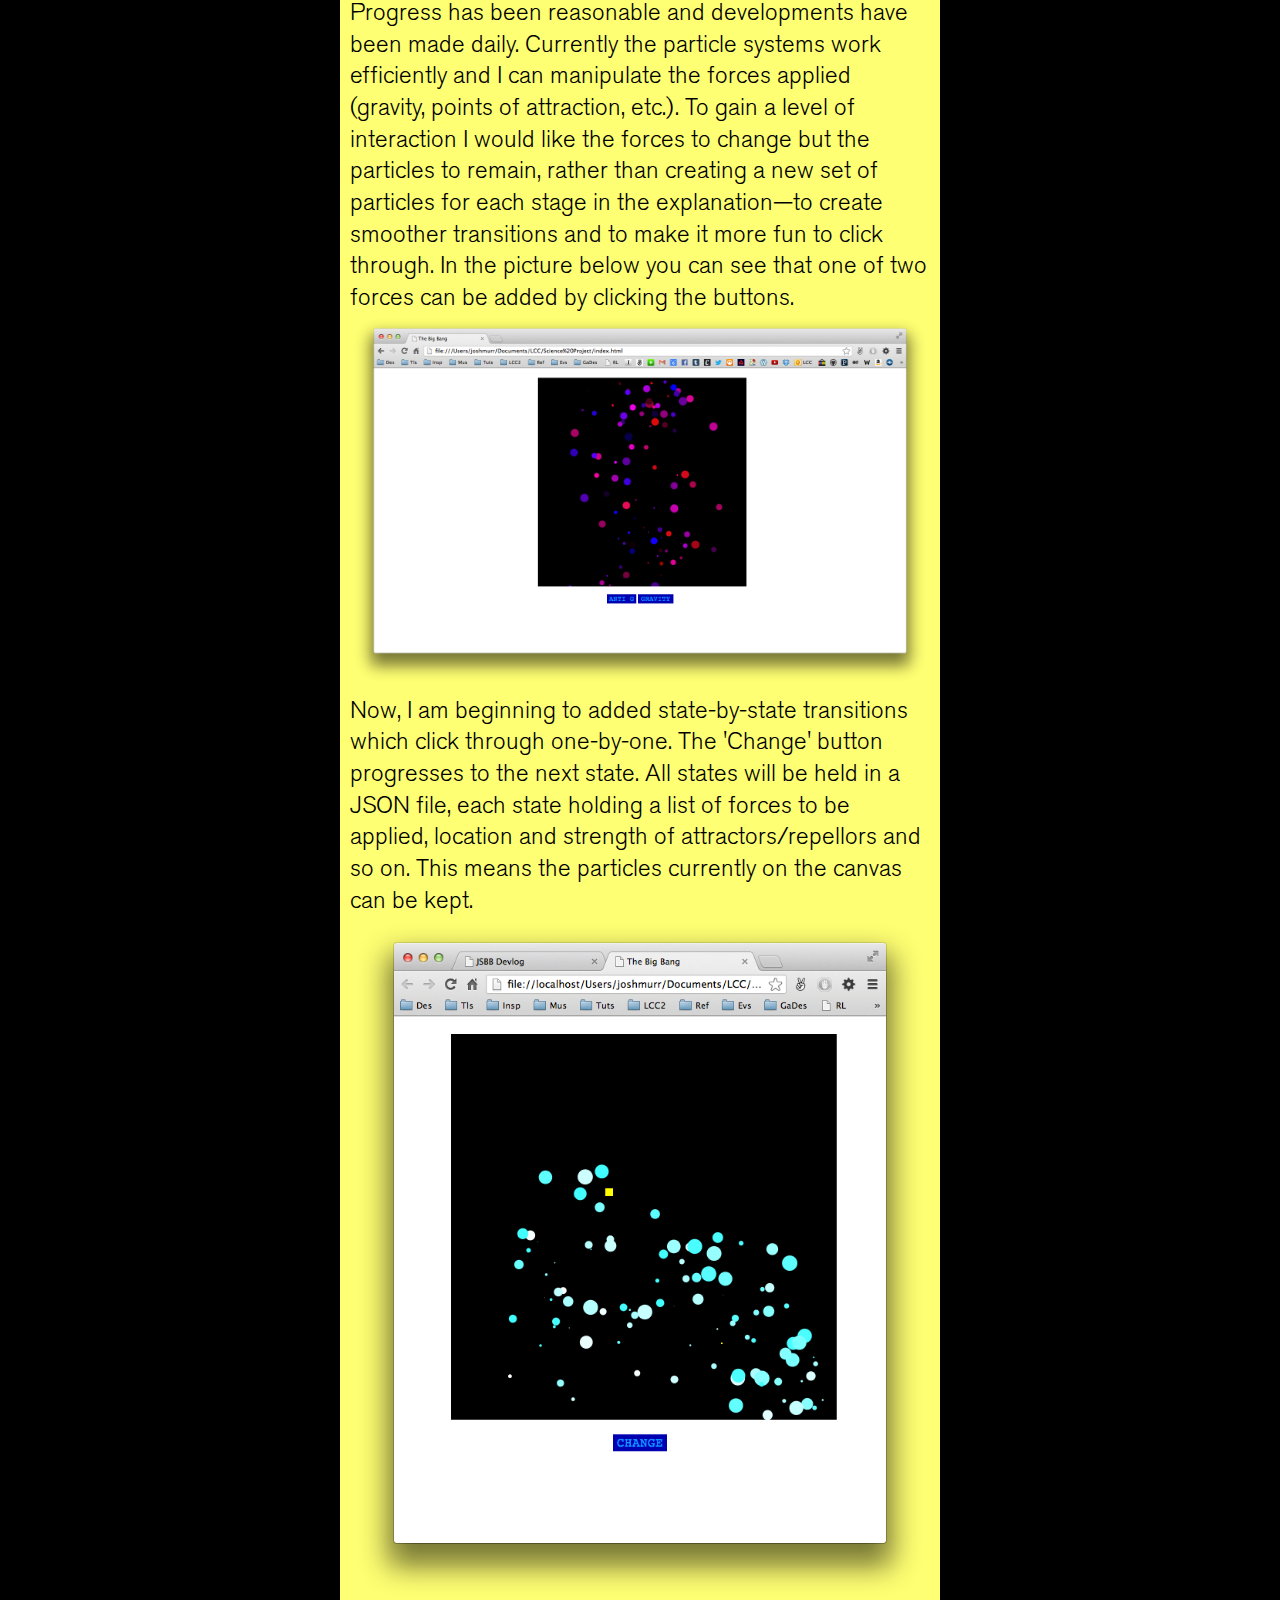
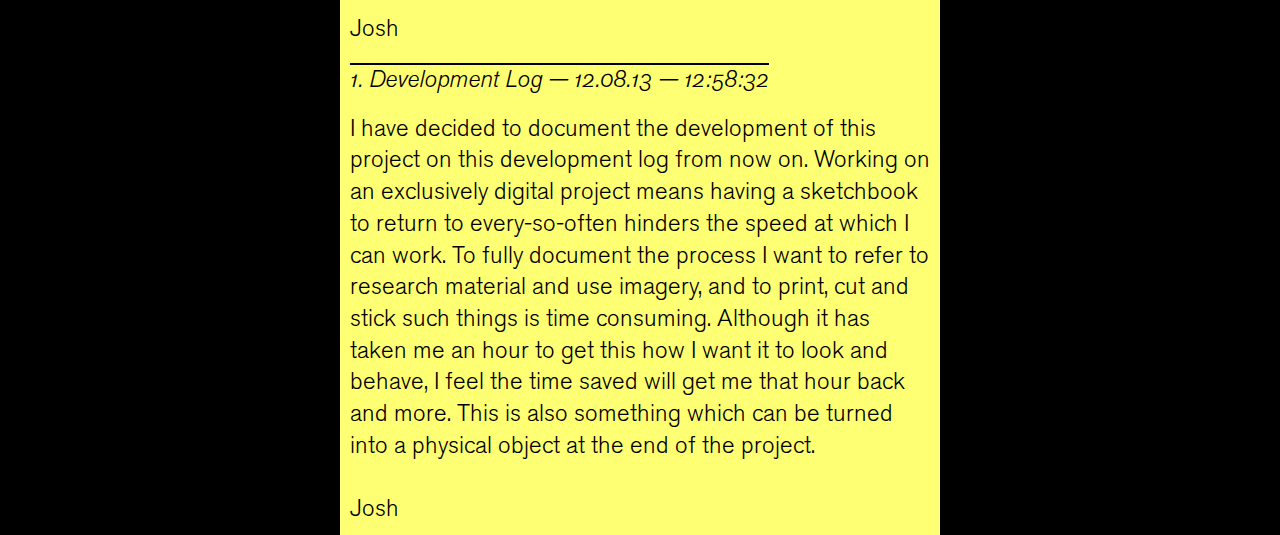
==== commit a8ebcabd: "Add Fork Me ribbon" ====
--- a/Journal/bb_devlog.html
+++ b/Journal/bb_devlog.html
@@ -34,6 +34,7 @@
 </head>
 <body>
 	<div id="main">
+		<a href="https://github.com/joshmurr"><img id="ribbon" src="https://s3.amazonaws.com/github/ribbons/forkme_right_darkblue_121621.png" alt="Fork me on GitHub"></a>
 		<h1>Big Bang Devlog</h1>
 		<h3 id="aboutBtn">About</h3><h3><a href="http://github.com/joshmurr/bigbang/" alt="Code" id="codeLink">Code</a></h3>
 		<p class="entry" id="about"><br>I am trying to build a small web-application to explain the <a href="http://en.wikipedia.org/wiki/Big_Bang" alt="Wiki: Big Bang">Big Bang</a> through simple interactive and animated particle systems.<br><br>It is largely an experiment in Javascript and HTML5 for <a href="http://www.joshmurr.co.uk/" alt="JM">me</a>, transferring some concepts originally learnt in <a href="http://processing.org/" alt="Processing">Processing</a>.</p>
--- a/Journal/journal/ss.css
+++ b/Journal/journal/ss.css
@@ -67,6 +67,15 @@
 img {
 	width: 100%;
 }
+
+#ribbon {
+	width: 149px;
+	position: fixed; 
+	top: 0; 
+	right: 0; 
+	border: 0;
+}
+
 ul{
 	list-style-type: none;
 	list-style-position: inside;
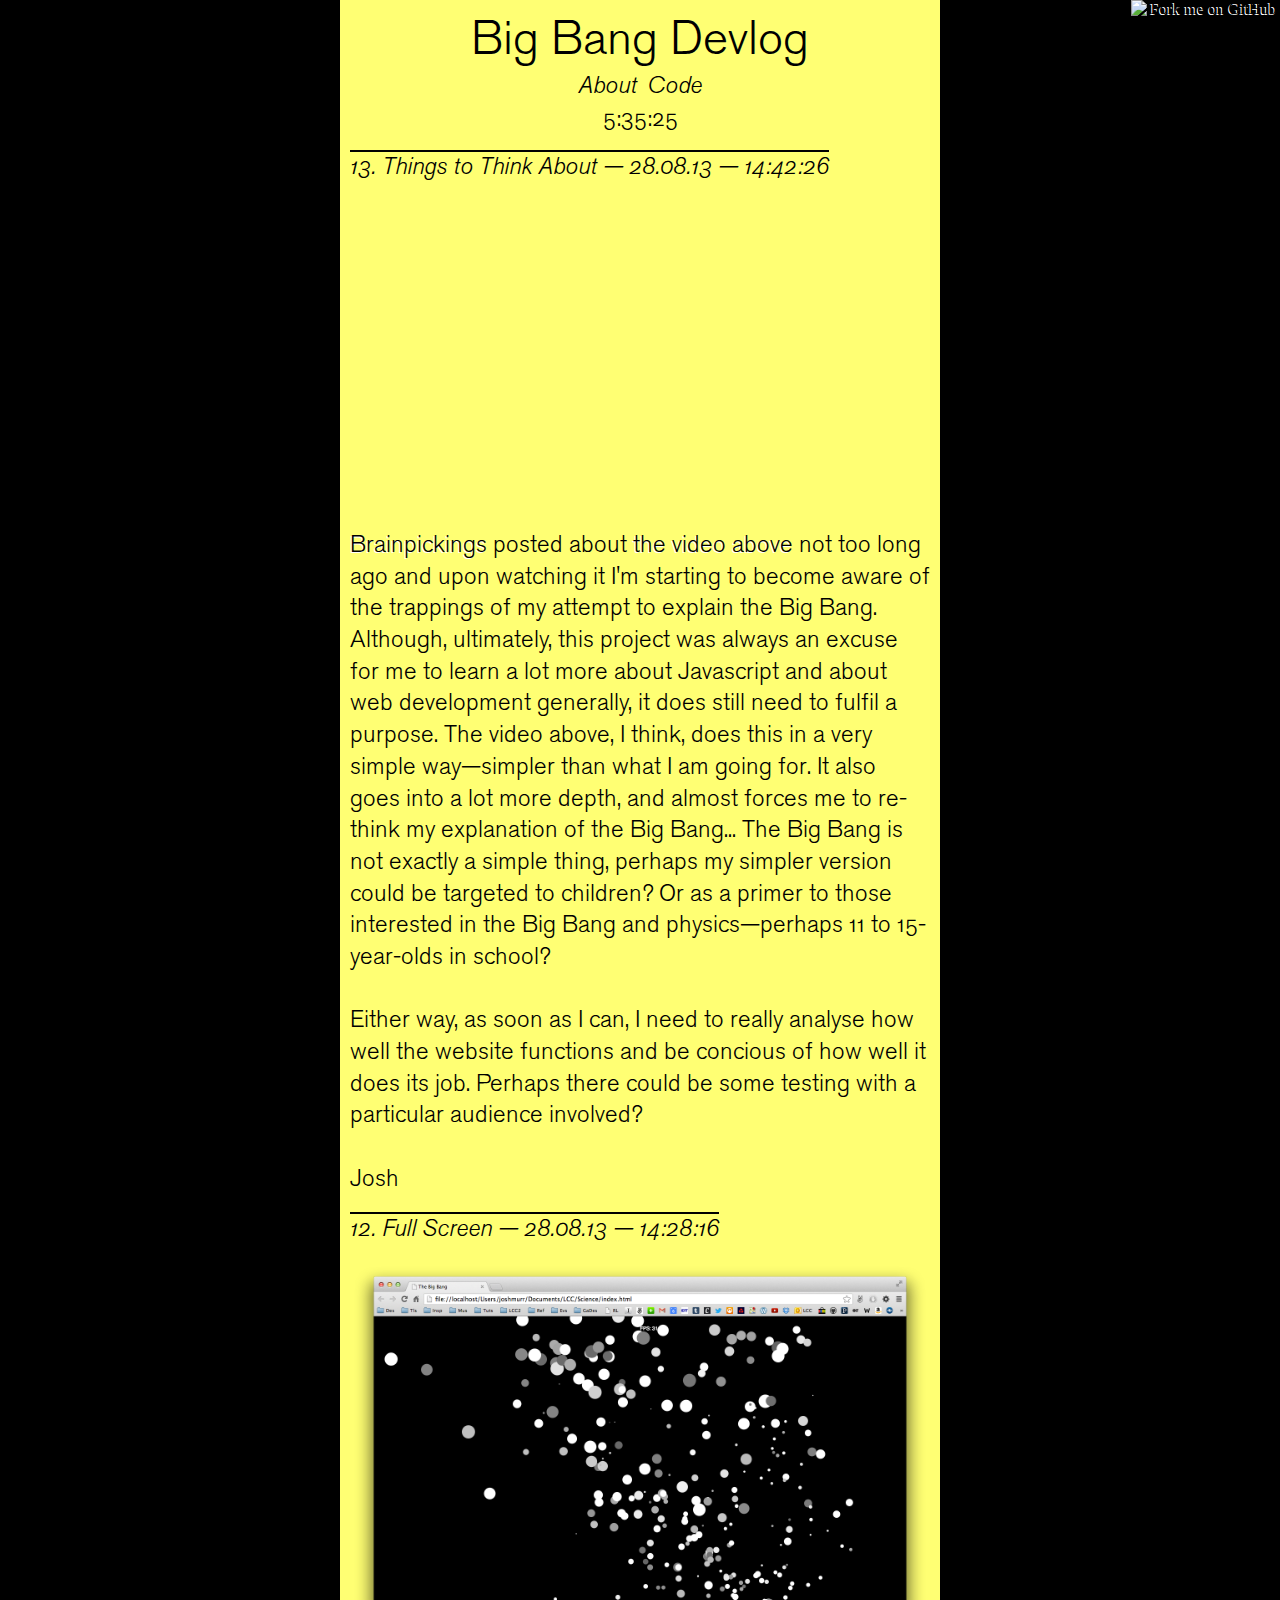
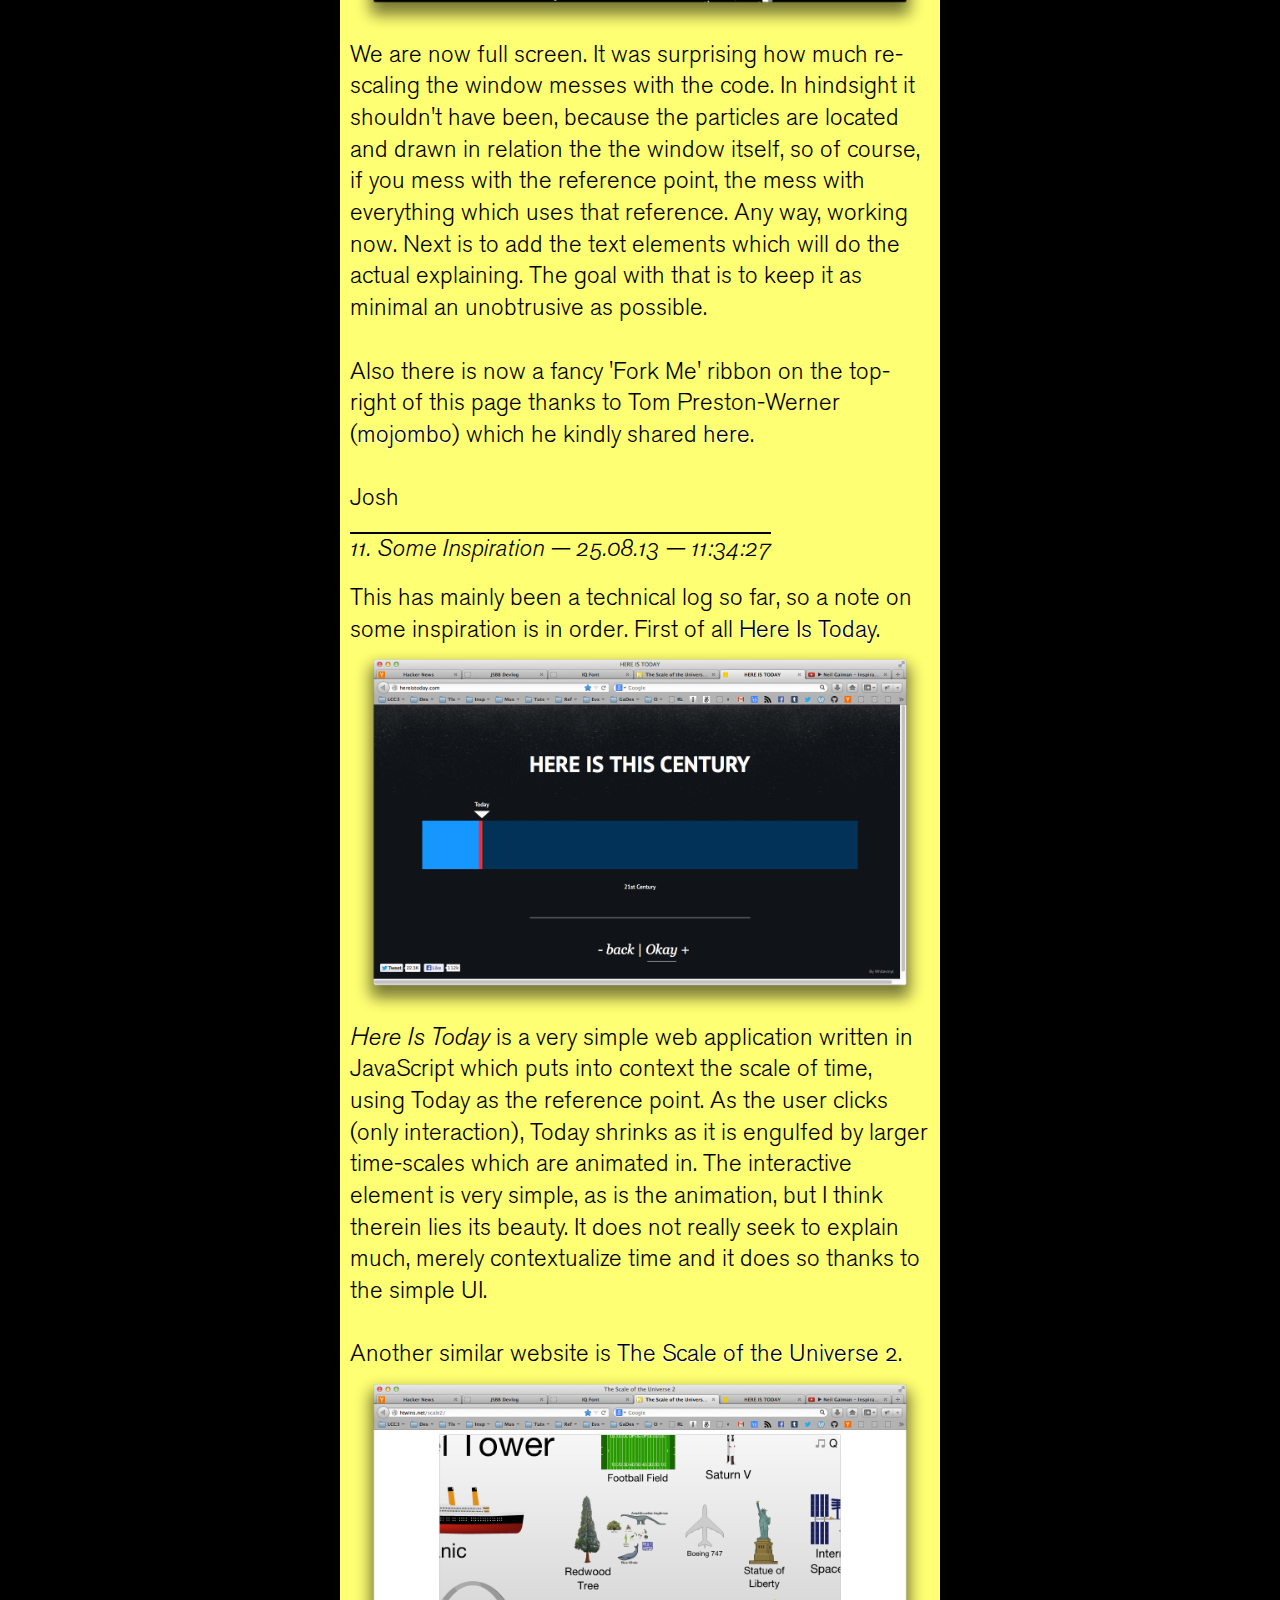
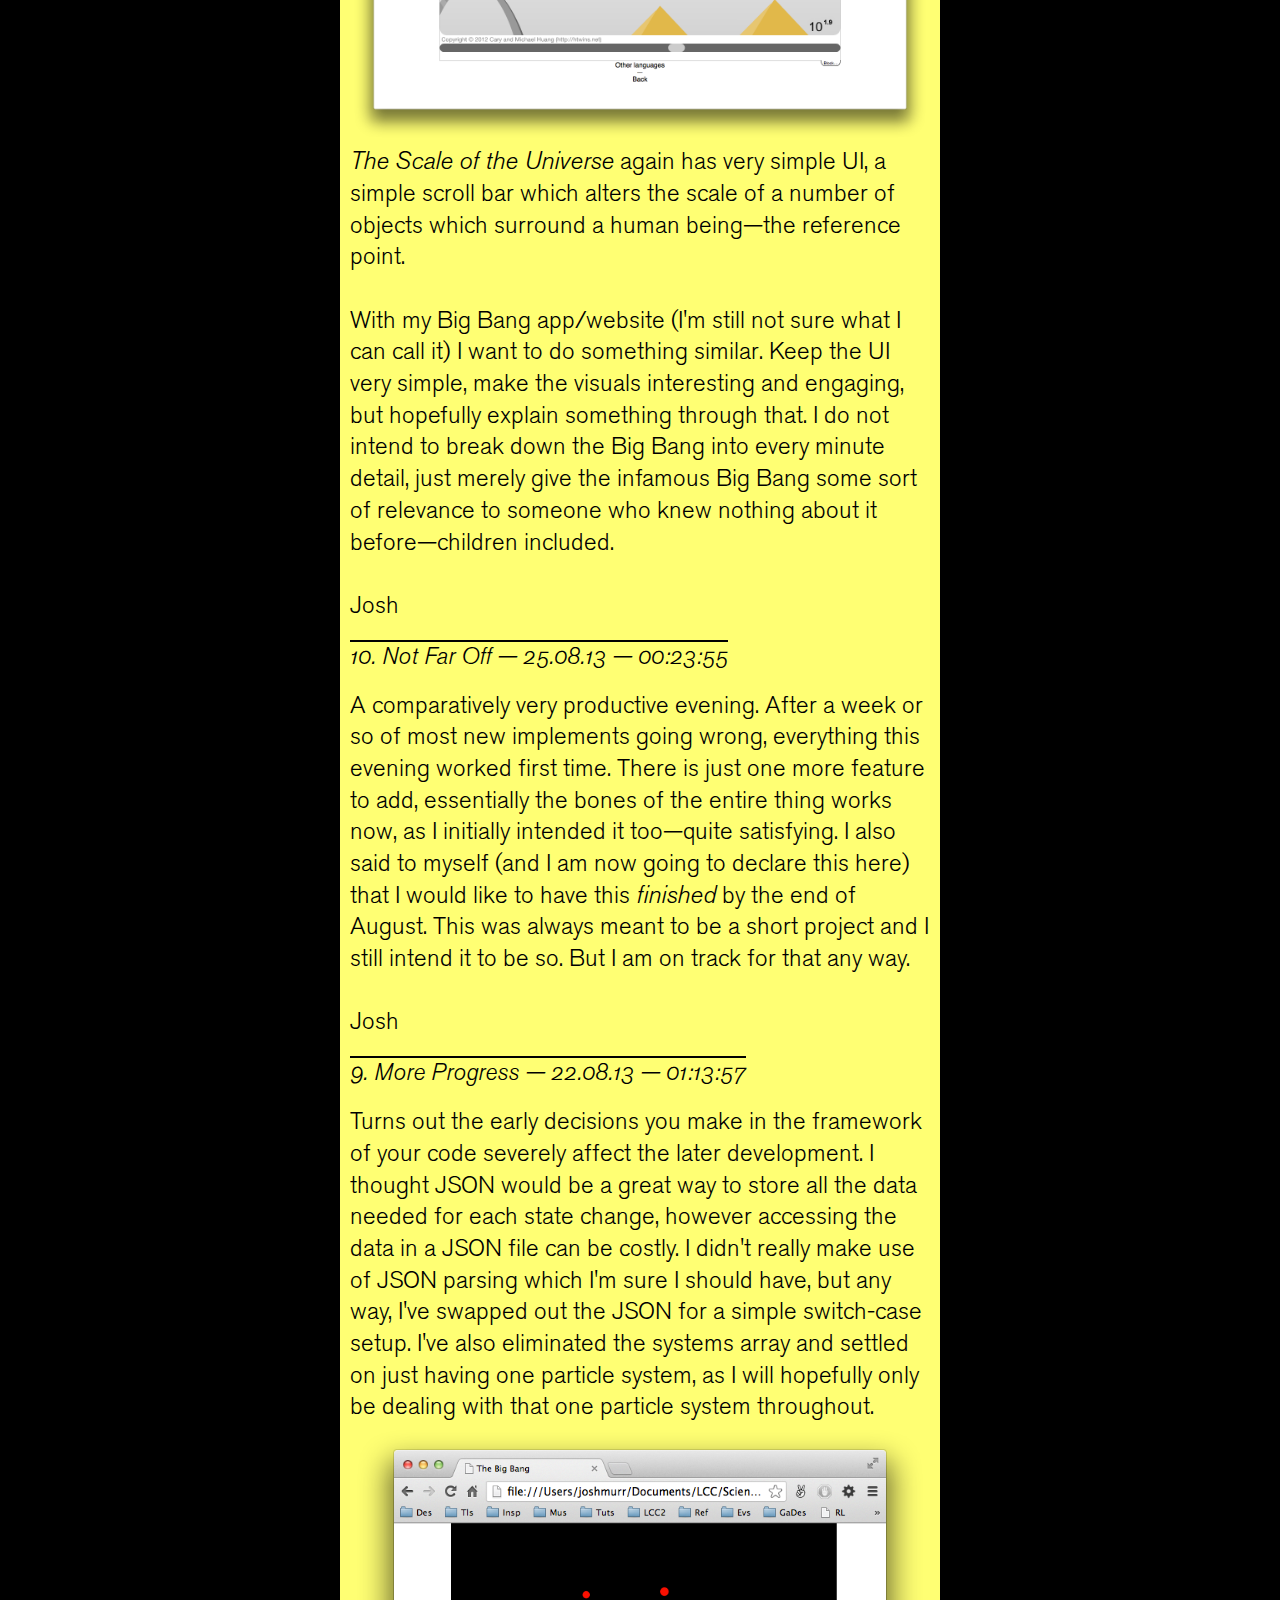
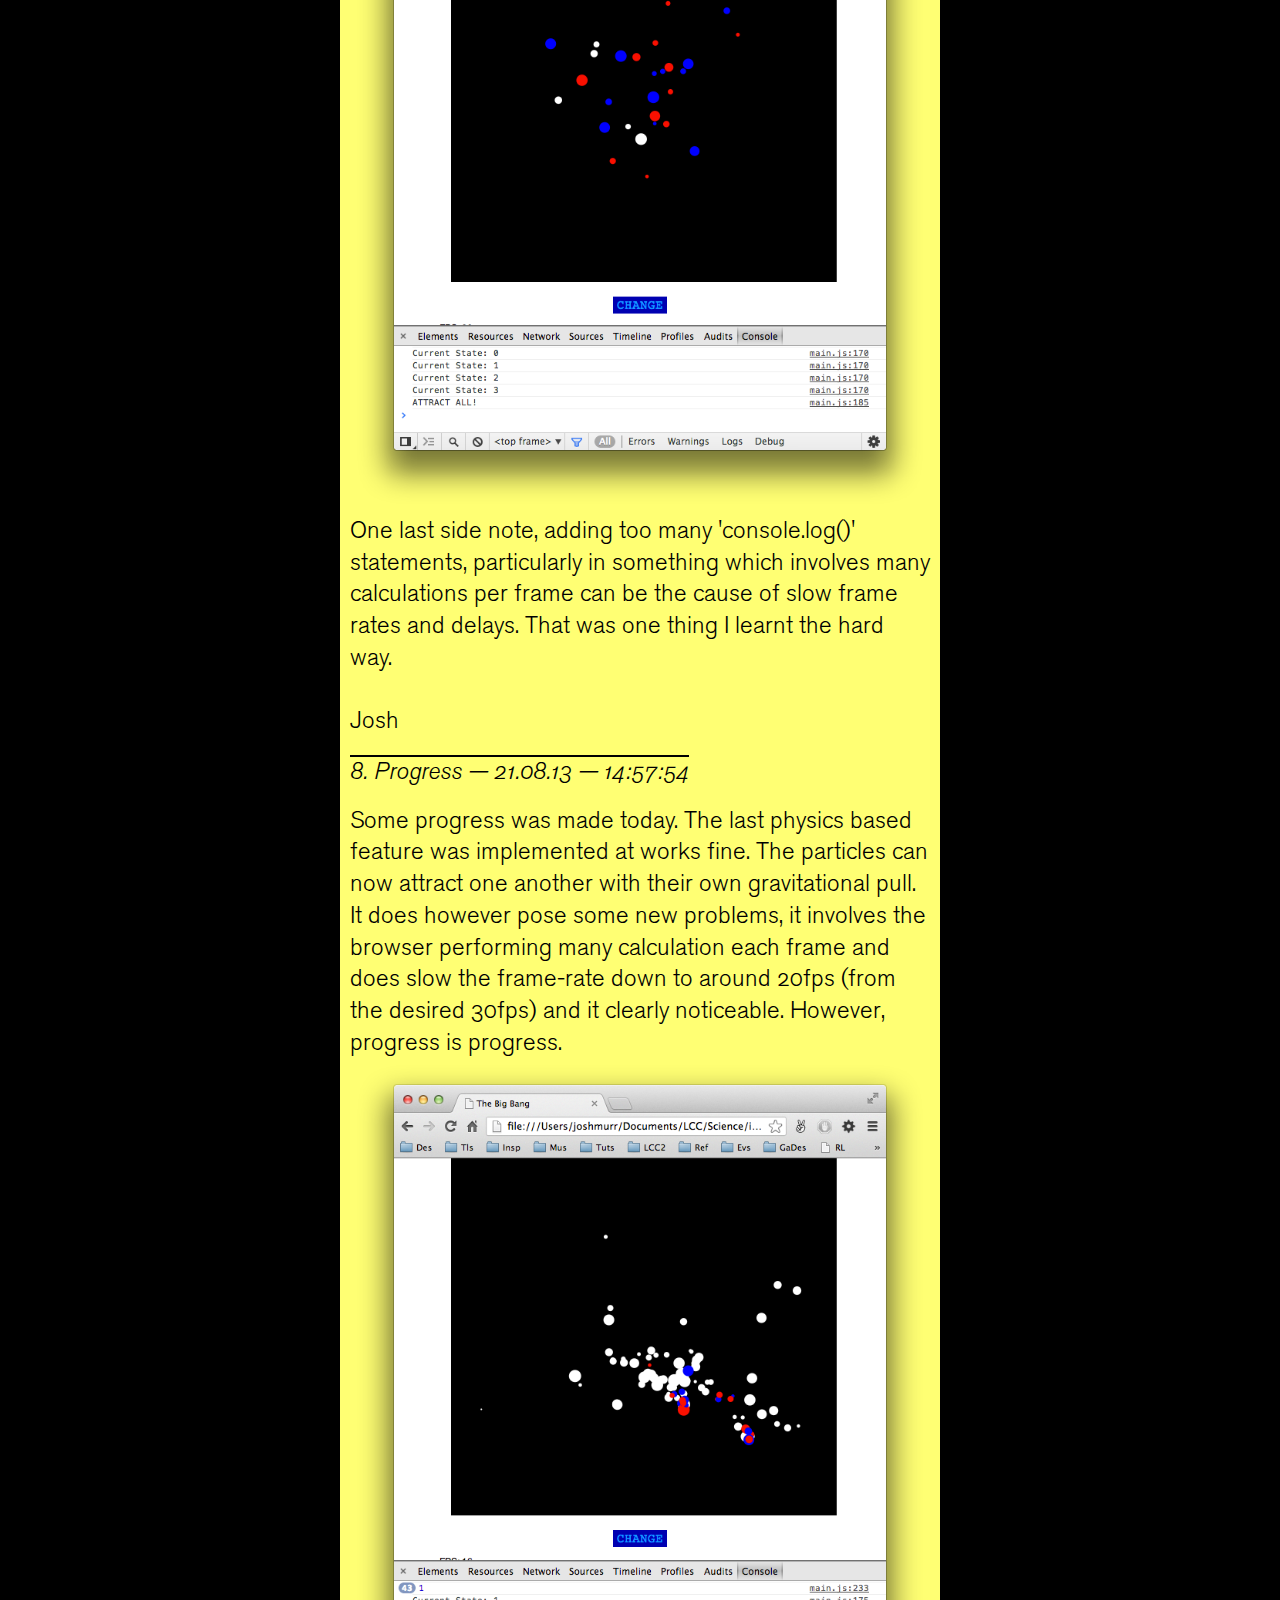
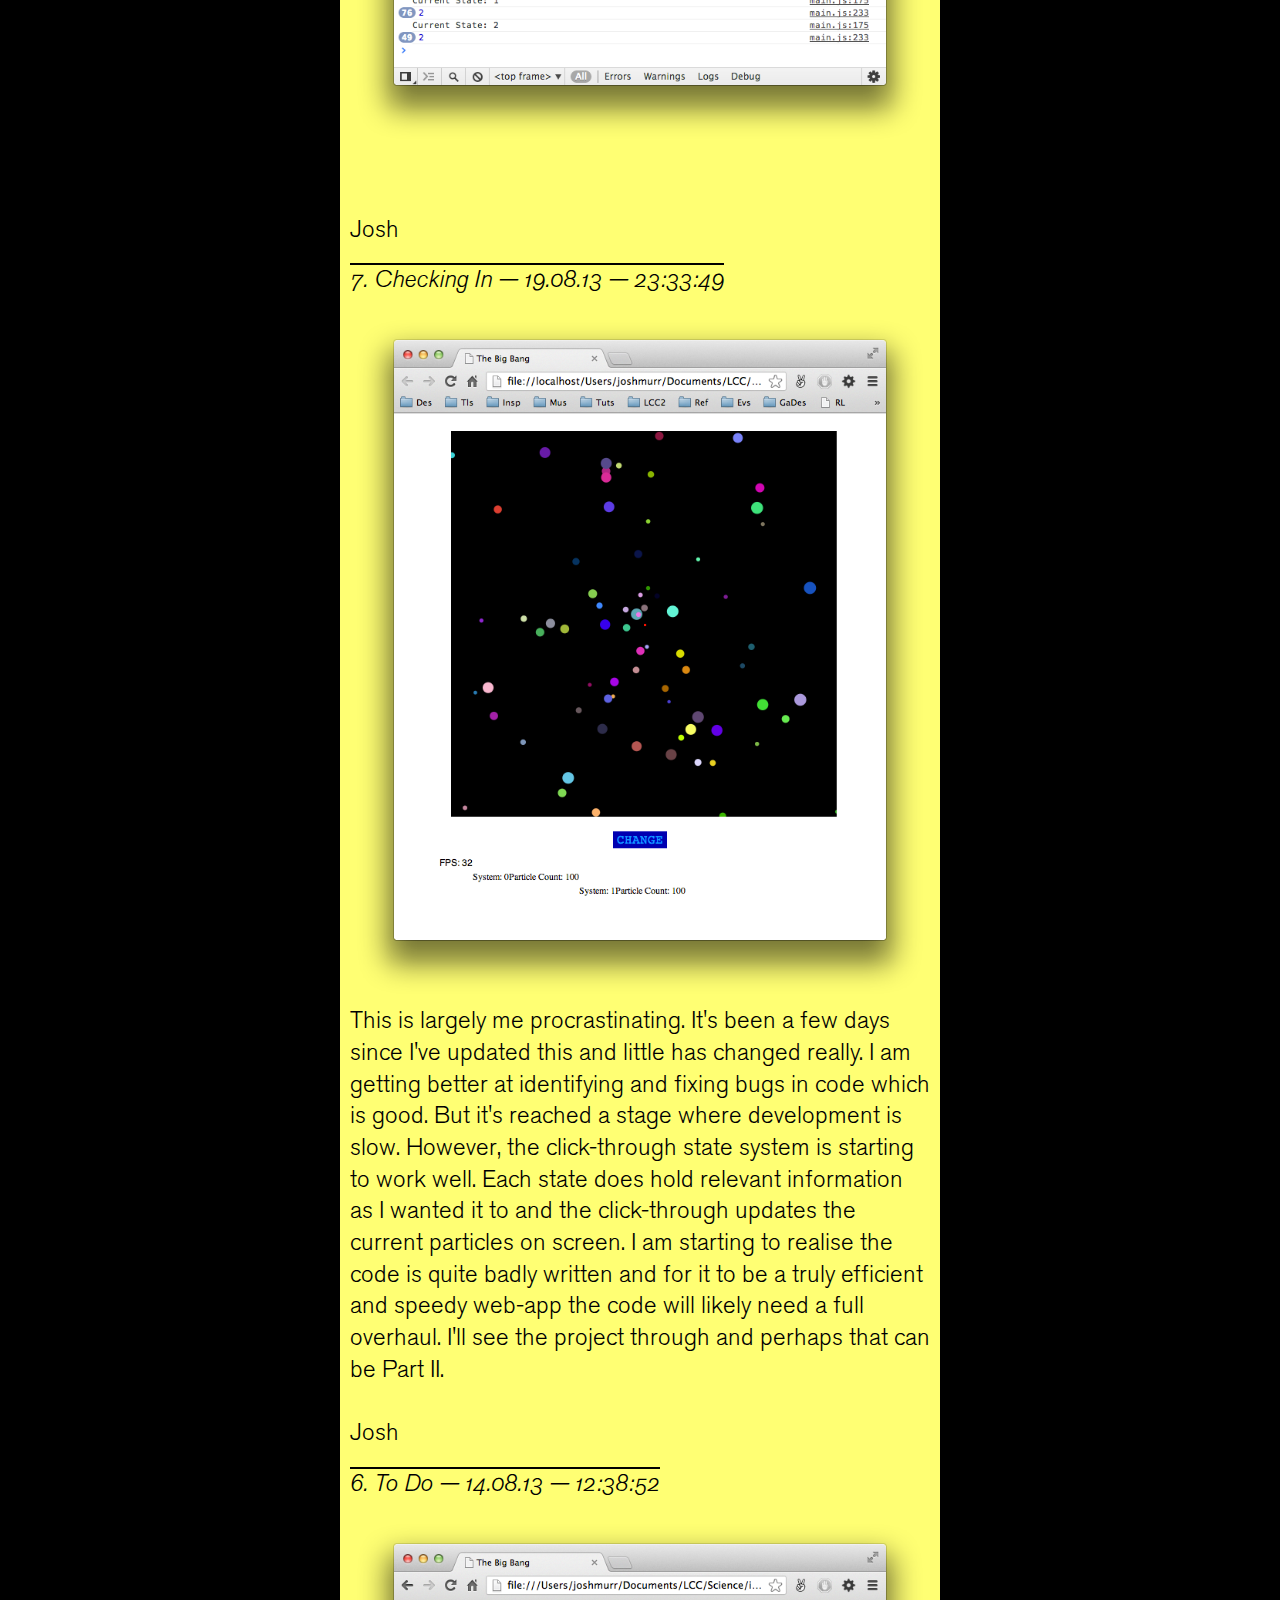
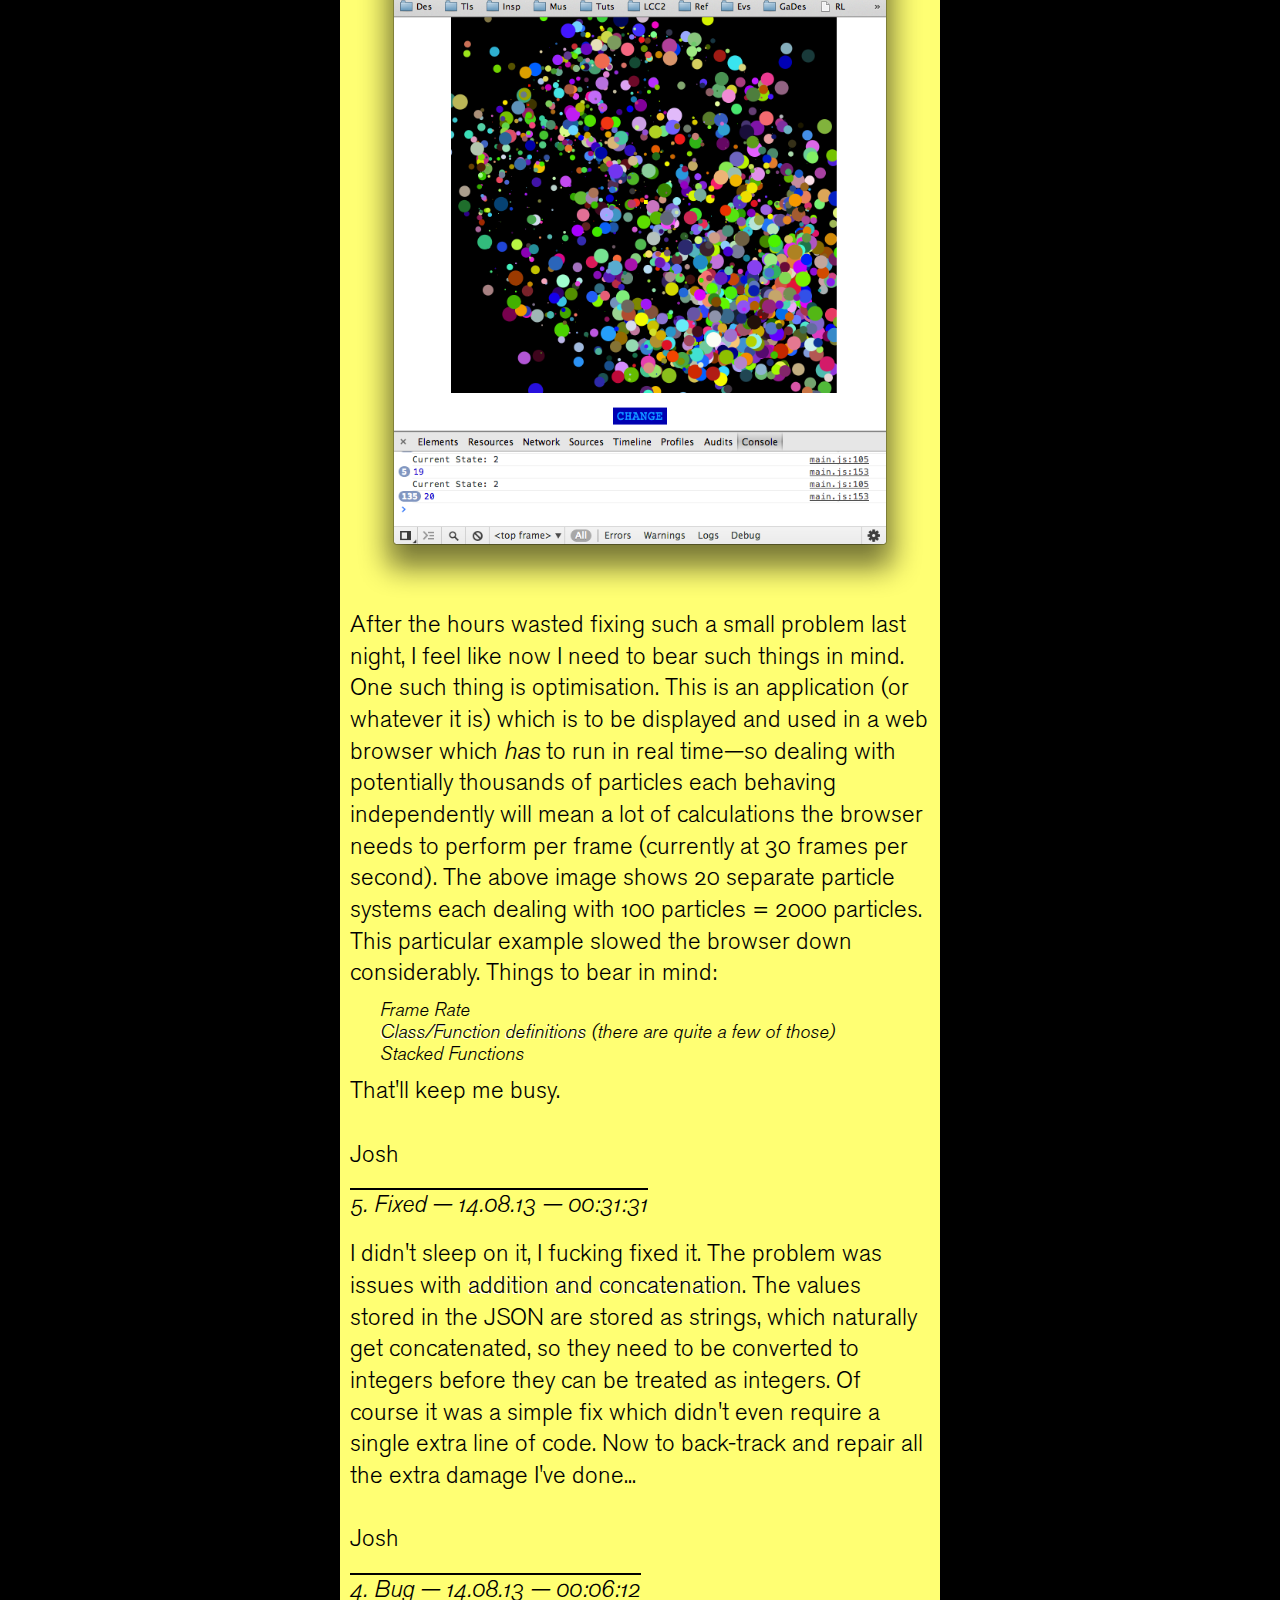
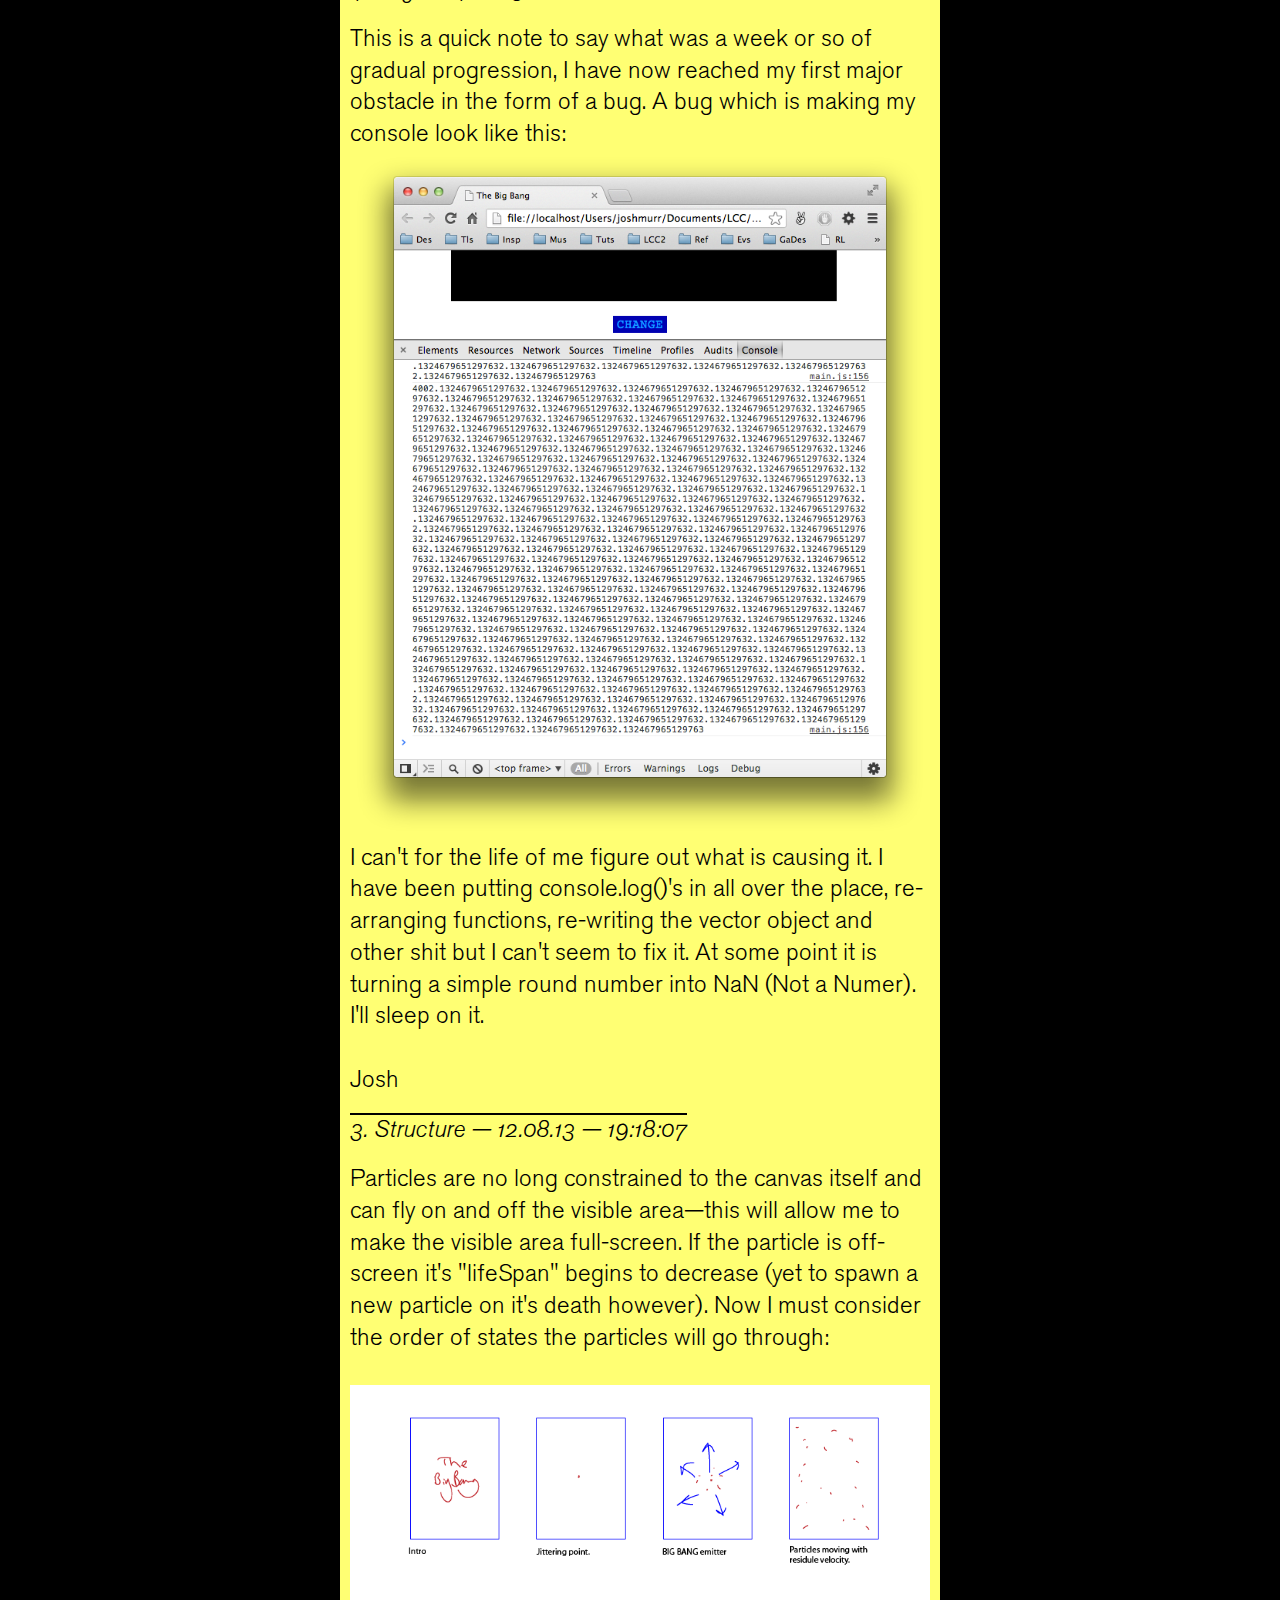
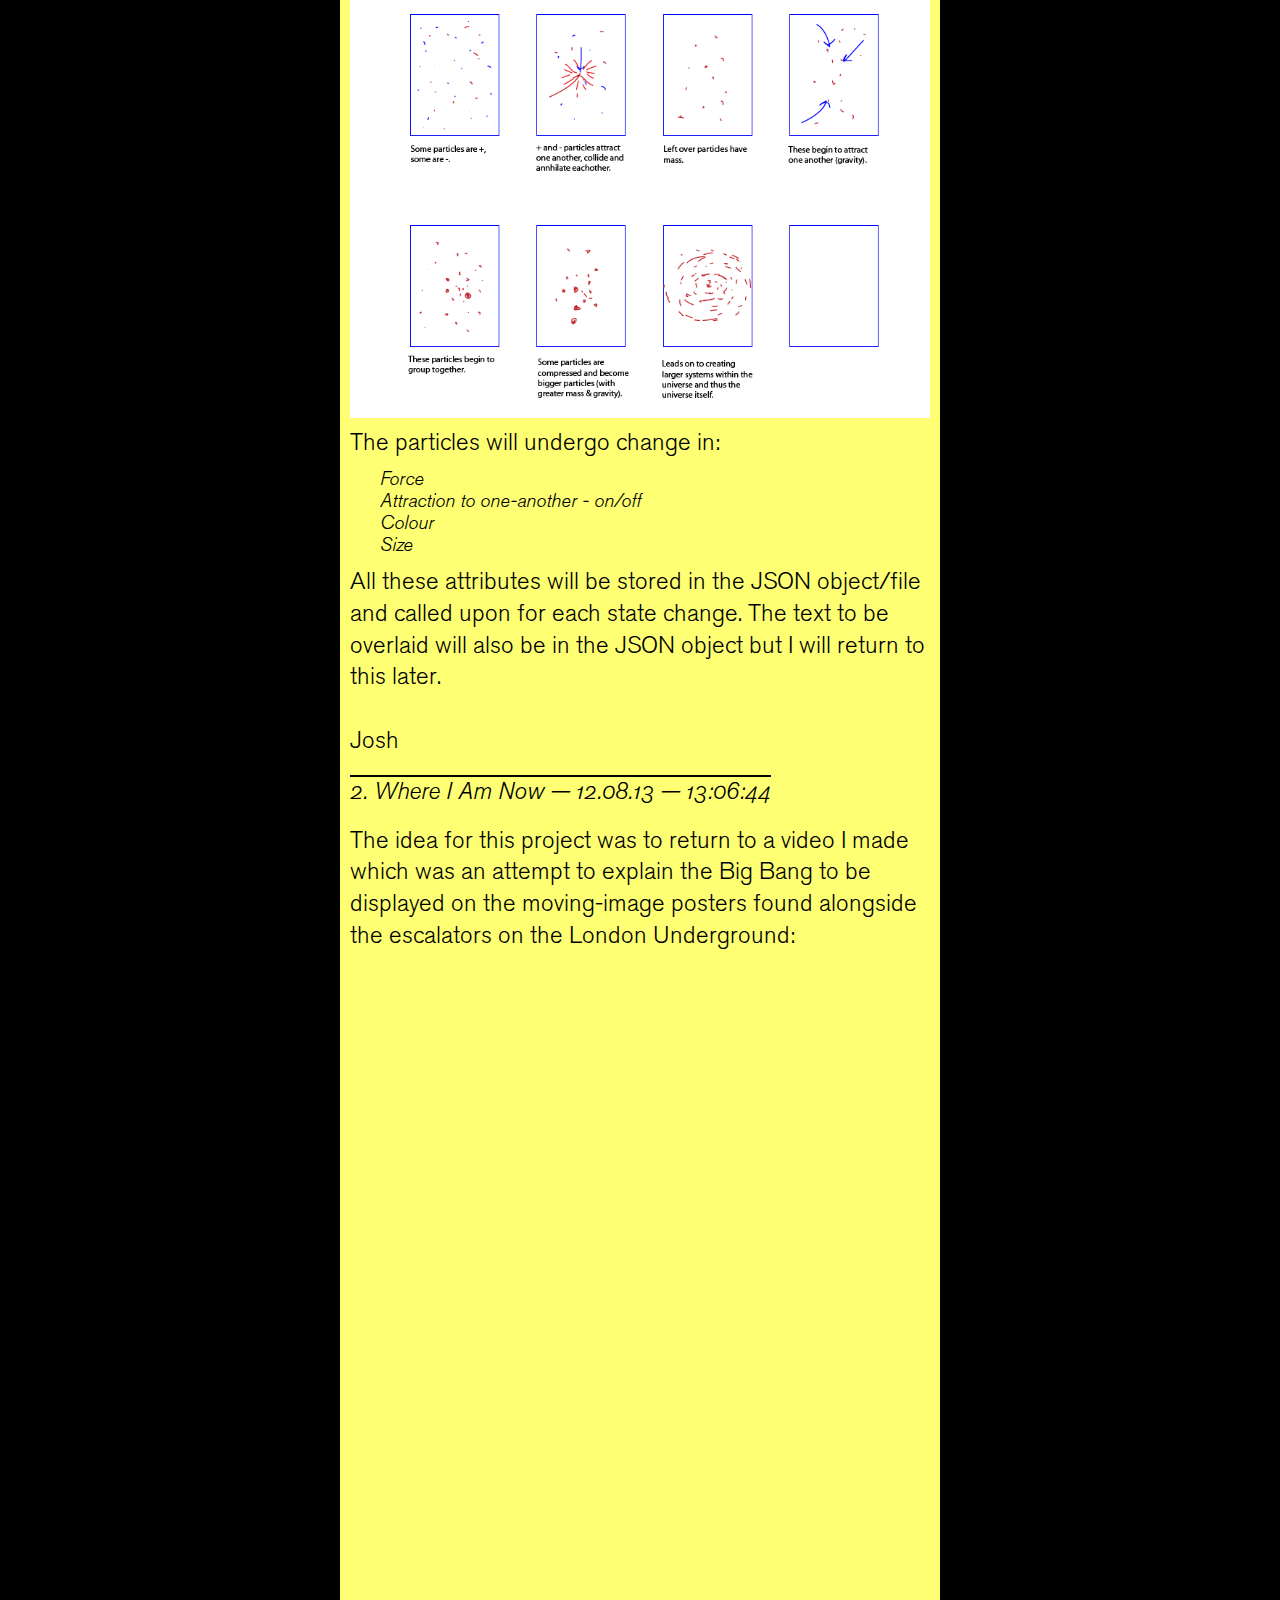
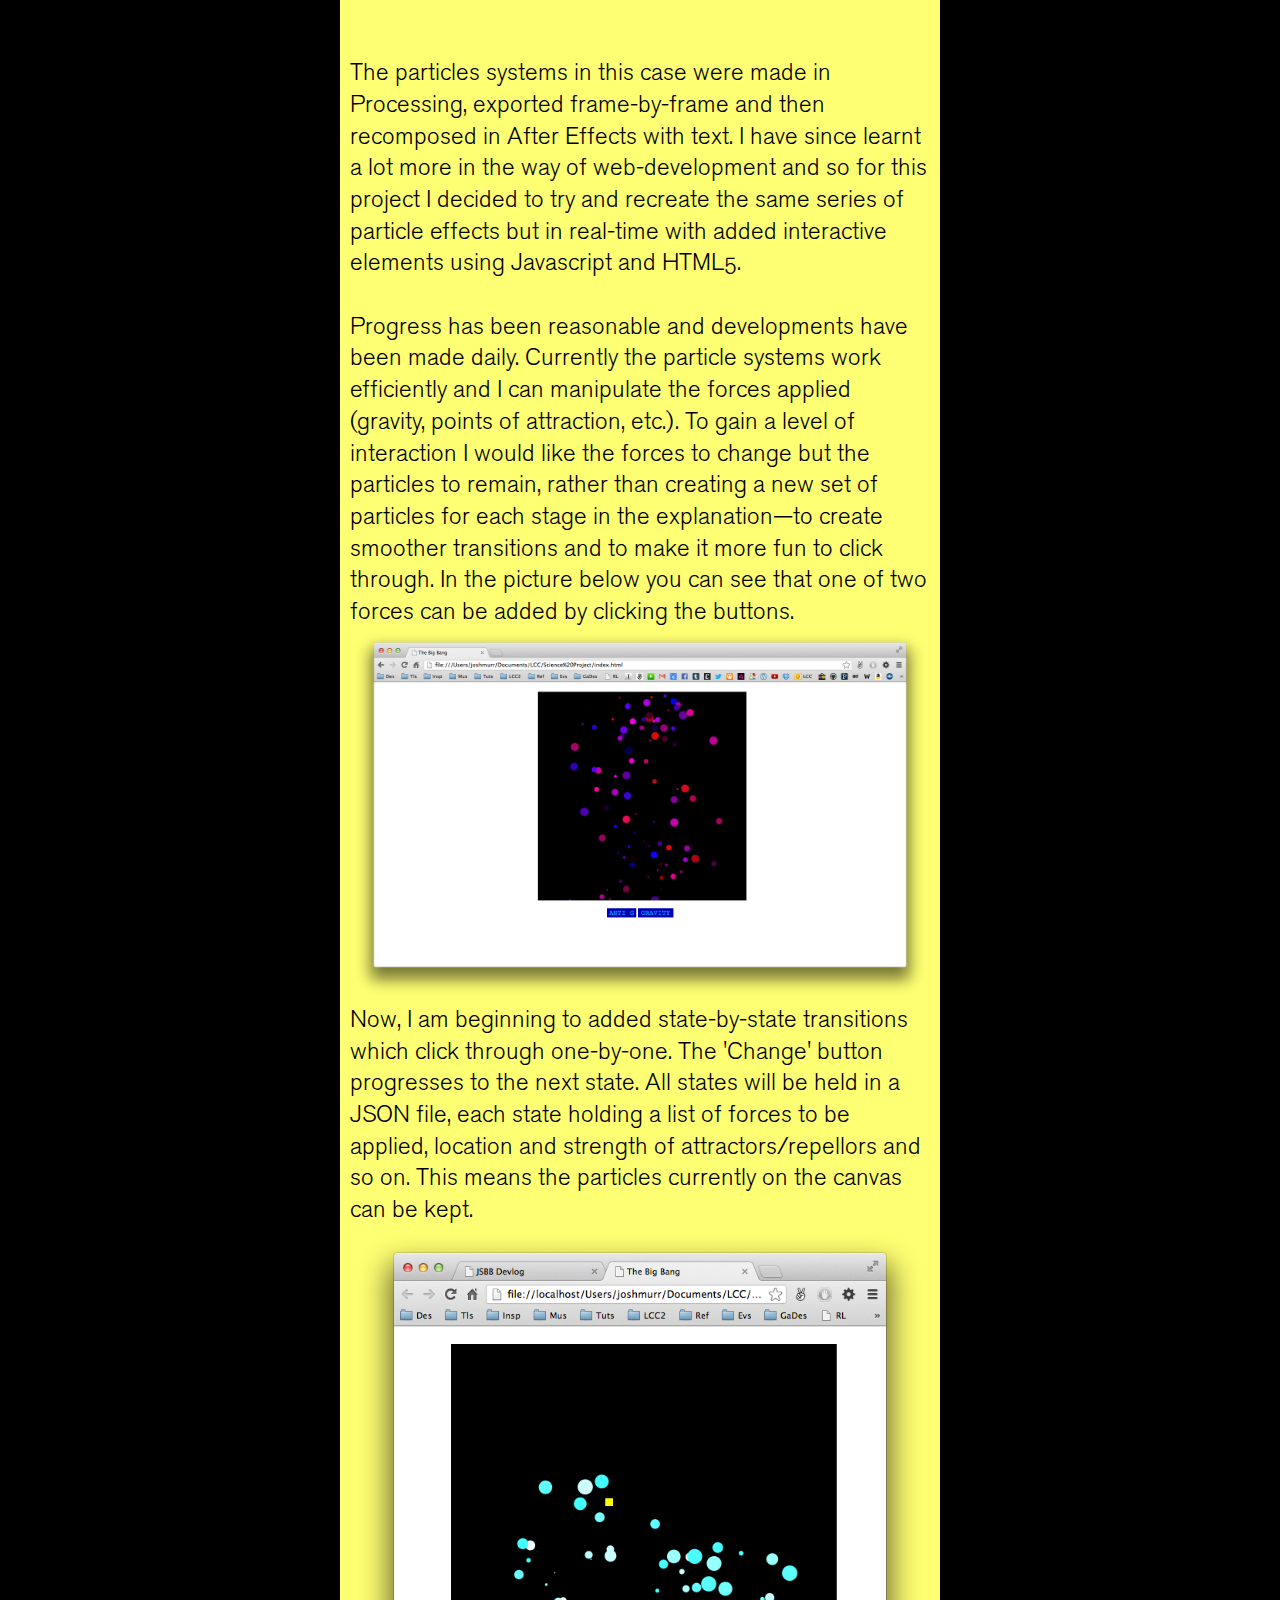
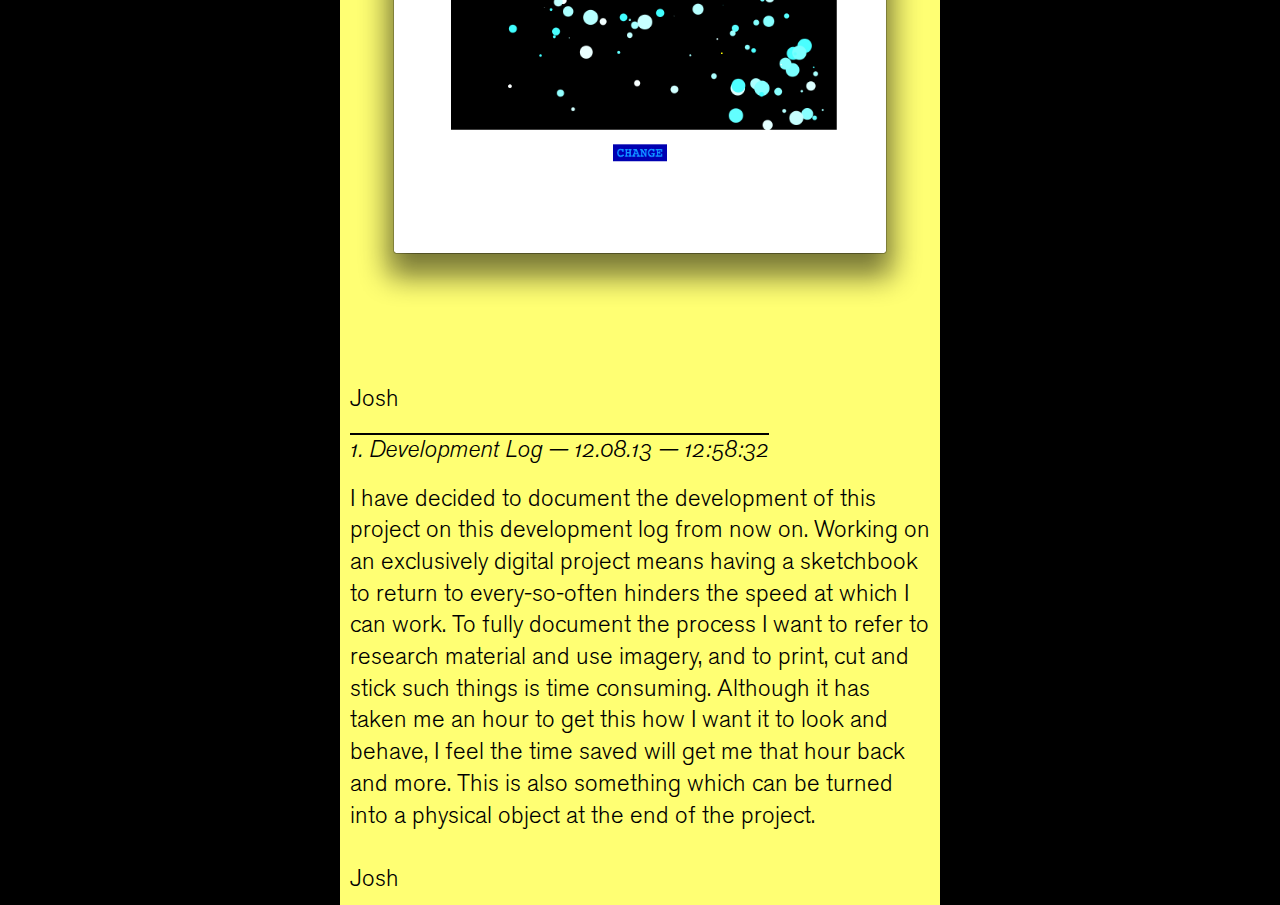
==== commit 257baf0e: "Entry 11" ====
--- a/Journal/bb_devlog.html
+++ b/Journal/bb_devlog.html
@@ -39,6 +39,17 @@
 		<h3 id="aboutBtn">About</h3><h3><a href="http://github.com/joshmurr/bigbang/" alt="Code" id="codeLink">Code</a></h3>
 		<p class="entry" id="about"><br>I am trying to build a small web-application to explain the <a href="http://en.wikipedia.org/wiki/Big_Bang" alt="Wiki: Big Bang">Big Bang</a> through simple interactive and animated particle systems.<br><br>It is largely an experiment in Javascript and HTML5 for <a href="http://www.joshmurr.co.uk/" alt="JM">me</a>, transferring some concepts originally learnt in <a href="http://processing.org/" alt="Processing">Processing</a>.</p>
 		<p id="date"></p>
+
+		<!-- ENTRY 13 -->
+		<h2>13. Things to Think About &mdash; <time datetime="2013-08-28T14:42:26">28.08.13 &mdash; 14:42:26</time></h2>
+		<iframe src="http://www.youtube.com/embed/q3MWRvLndzs" width="100%" height="325" frameborder="0" webkitAllowFullScreen mozallowfullscreen allowFullScreen></iframe>
+		<p class="entry"><a href="http://www.brainpickings.org/">Brainpickings</a> posted about <a href="http://www.brainpickings.org/index.php/2013/08/26/science-religion-and-the-big-bang-minute-physics/?utm_source=feedburner&utm_medium=feed&utm_campaign=Feed%3A+brainpickings%2Frss+%28Brain+Pickings%29">the video above</a> not too long ago and upon watching it I'm starting to become aware of the trappings of my attempt to explain the Big Bang. Although, ultimately, this project was always an excuse for me to learn a lot more about Javascript and about web development generally, it does still need to fulfil a purpose. The video above, I think, does this in a very simple way&mdash;simpler than what I am going for. It also goes into a lot more depth, and almost forces me to re-think my explanation of the Big Bang... The Big Bang is not exactly a simple thing, perhaps my simpler version could be targeted to children? Or as a primer to those interested in the Big Bang and physics&mdash;perhaps 11 to 15-year-olds in school?<br><br>Either way, as soon as I can, I need to really analyse how well the website functions and be concious of how well it does its job. Perhaps there could be some testing with a particular audience involved?<br><br>Josh</p>
+		<!---->
+
+		<!-- ENTRY 12 -->
+		<h2>12. Full Screen &mdash; <time datetime="2013-08-28T14:28:16">28.08.13 &mdash; 14:28:16</time></h2>
+		<img src="journal/img/11.png" alt="Full Screen"/><p class="entry">We are now full screen. It was surprising how much re-scaling the window messes with the code. In hindsight it shouldn't have been, because the particles are located and drawn in relation the the window itself, so of course, if you mess with the reference point, the mess with everything which uses that reference. Any way, working now. Next is to add the text elements which will do the actual explaining. The goal with that is to keep it as minimal an unobtrusive as possible.<br><br>Also there is now a fancy 'Fork Me' ribbon on the top-right of this page thanks to Tom Preston-Werner (<a href="https://github.com/mojombo">mojombo</a>) which he kindly shared <a href="https://github.com/blog/273-github-ribbons">here</a>.<br><br>Josh</p>
+		<!---->
 
 		<!-- ENTRY 11 -->
 		<h2>11. Some Inspiration &mdash; <time datetime="2013-08-25T11:34:27">25.08.13 &mdash; 11:34:27</time></h2>
@@ -107,20 +118,15 @@
 
 		<!-- ENTRY 2 -->
 		<h2>2. Where I Am Now &mdash; <time datetime="2013-08-12T13:06:44">12.08.13 &mdash; 13:06:44</time></h2>
-		<p class="entry">The idea for this project was to return to a video I made which was an attempt to explain the Big Bang to be displayed on the moving-image posters found alongside the escalators on the London Underground:
-		<br><br>
+		<p class="entry">The idea for this project was to return to a video I made which was an attempt to explain the Big Bang to be displayed on the moving-image posters found alongside the escalators on the London Underground:</p>
 		<iframe src="http://player.vimeo.com/video/66117077" width="100%" height="702" frameborder="0" webkitAllowFullScreen mozallowfullscreen allowFullScreen></iframe>
-		<br><br>
-		The particles systems in this case were made in Processing, exported frame-by-frame and then recomposed in After Effects with text. I have since learnt a lot more in the way of web-development and so for this project I decided to try and recreate the same series of particle effects but in real-time with added interactive elements using Javascript and HTML5.
-		<br><br>
-		Progress has been reasonable and developments have been made daily. Currently the particle systems work efficiently and I can manipulate the forces applied (gravity, points of attraction, etc.). To gain a level of interaction I would like the forces to change but the particles to remain, rather than creating a new set of particles for each stage in the explanation&mdash;to create smoother transitions and to make it more fun to click through. In the picture below you can see that one of two forces can be added by clicking the buttons.
-		<br>
+		<p class="entry">
+		The particles systems in this case were made in Processing, exported frame-by-frame and then recomposed in After Effects with text. I have since learnt a lot more in the way of web-development and so for this project I decided to try and recreate the same series of particle effects but in real-time with added interactive elements using Javascript and HTML5.<br><br>Progress has been reasonable and developments have been made daily. Currently the particle systems work efficiently and I can manipulate the forces applied (gravity, points of attraction, etc.). To gain a level of interaction I would like the forces to change but the particles to remain, rather than creating a new set of particles for each stage in the explanation&mdash;to create smoother transitions and to make it more fun to click through. In the picture below you can see that one of two forces can be added by clicking the buttons.
+		</p>
 		<img src="journal/img/01.png" alt="Clickable forces">
-		<br>
-		Now, I am beginning to added state-by-state transitions which click through one-by-one. The 'Change' button progresses to the next state. All states will be held in a JSON file, each state holding a list of forces to be applied, location and strength of attractors/repellors and so on. This means the particles currently on the canvas can be kept.
-		<br>
+		<p class="entry">Now, I am beginning to added state-by-state transitions which click through one-by-one. The 'Change' button progresses to the next state. All states will be held in a JSON file, each state holding a list of forces to be applied, location and strength of attractors/repellors and so on. This means the particles currently on the canvas can be kept.<p/>
 		<img src="journal/img/02.png" alt="Click through states">
-		<br>Josh</p>
+		<p class="entry"><br><br>Josh</p>
 		<!---->
 		
 		<!-- ENTRY 1 -->
--- a/Journal/journal/ss.css
+++ b/Journal/journal/ss.css
@@ -70,7 +70,7 @@
 
 #ribbon {
 	width: 149px;
-	position: fixed; 
+	position: absolute; 
 	top: 0; 
 	right: 0; 
 	border: 0;
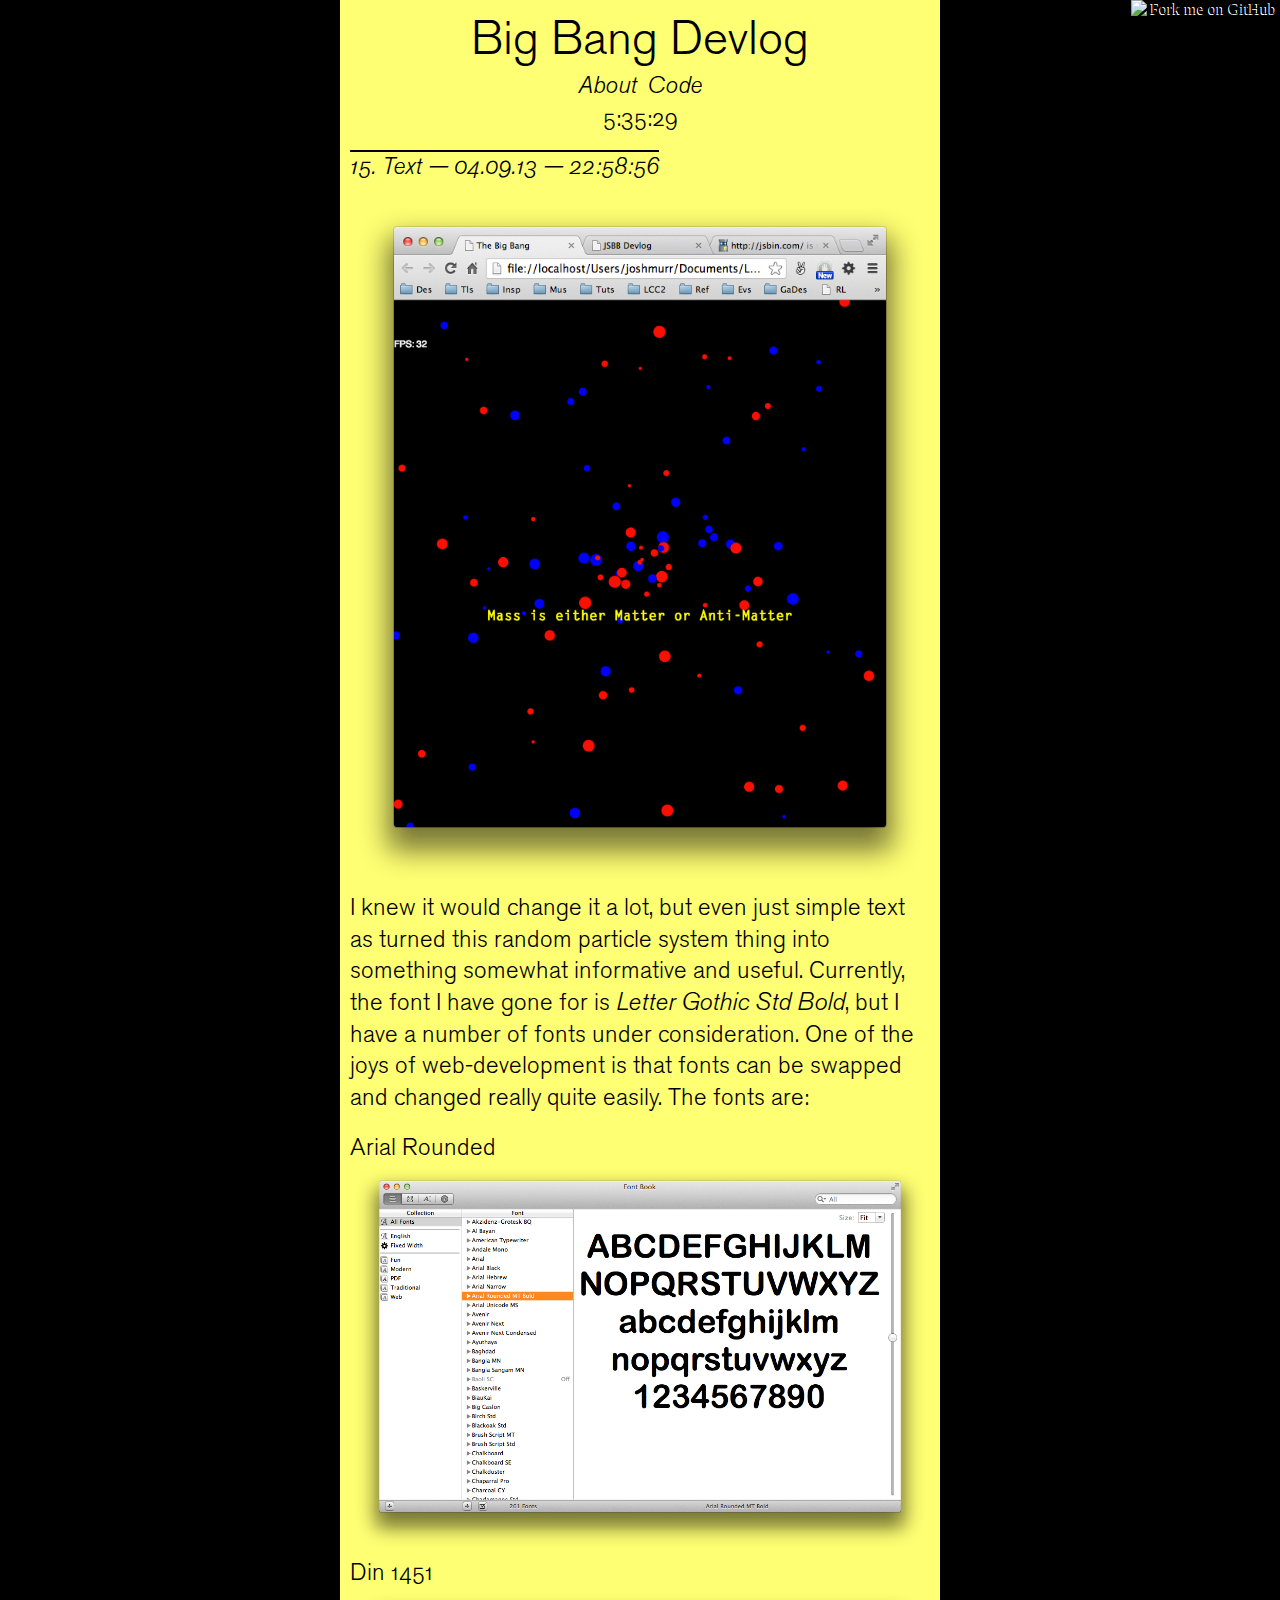
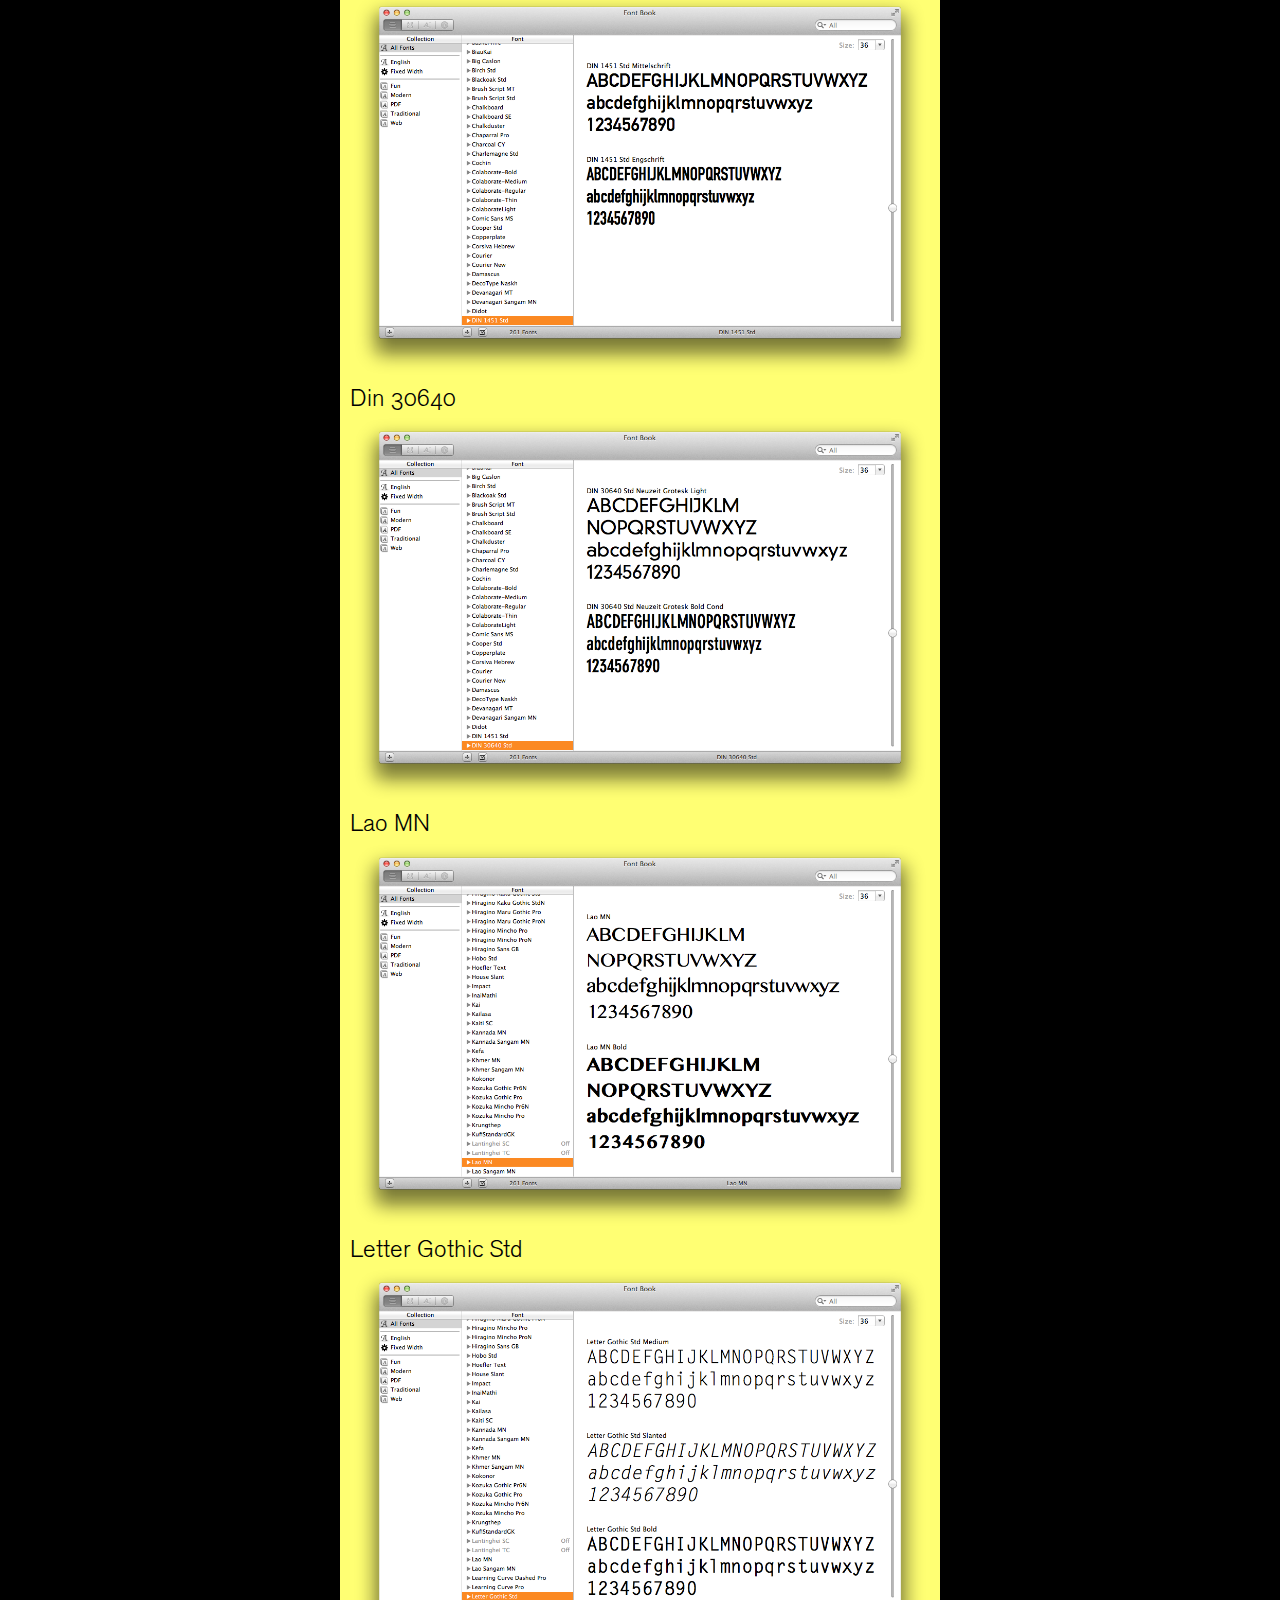
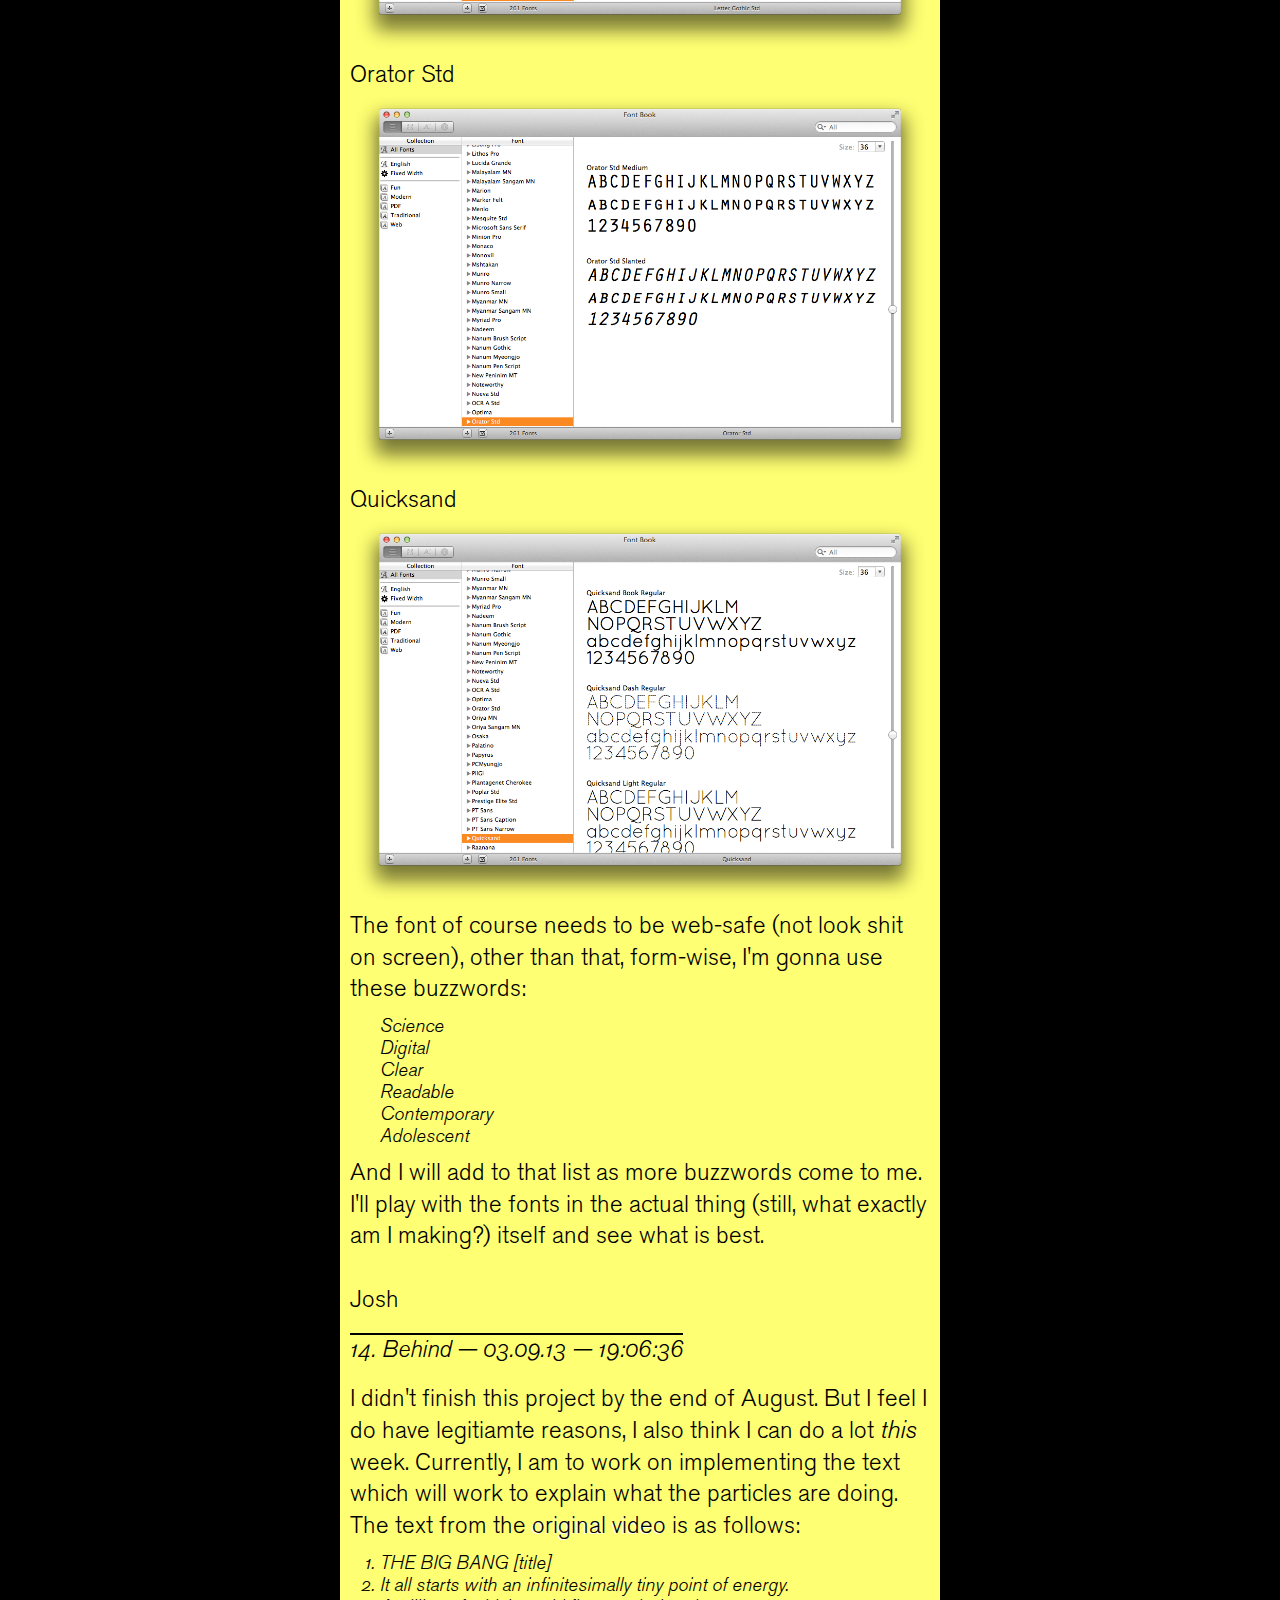
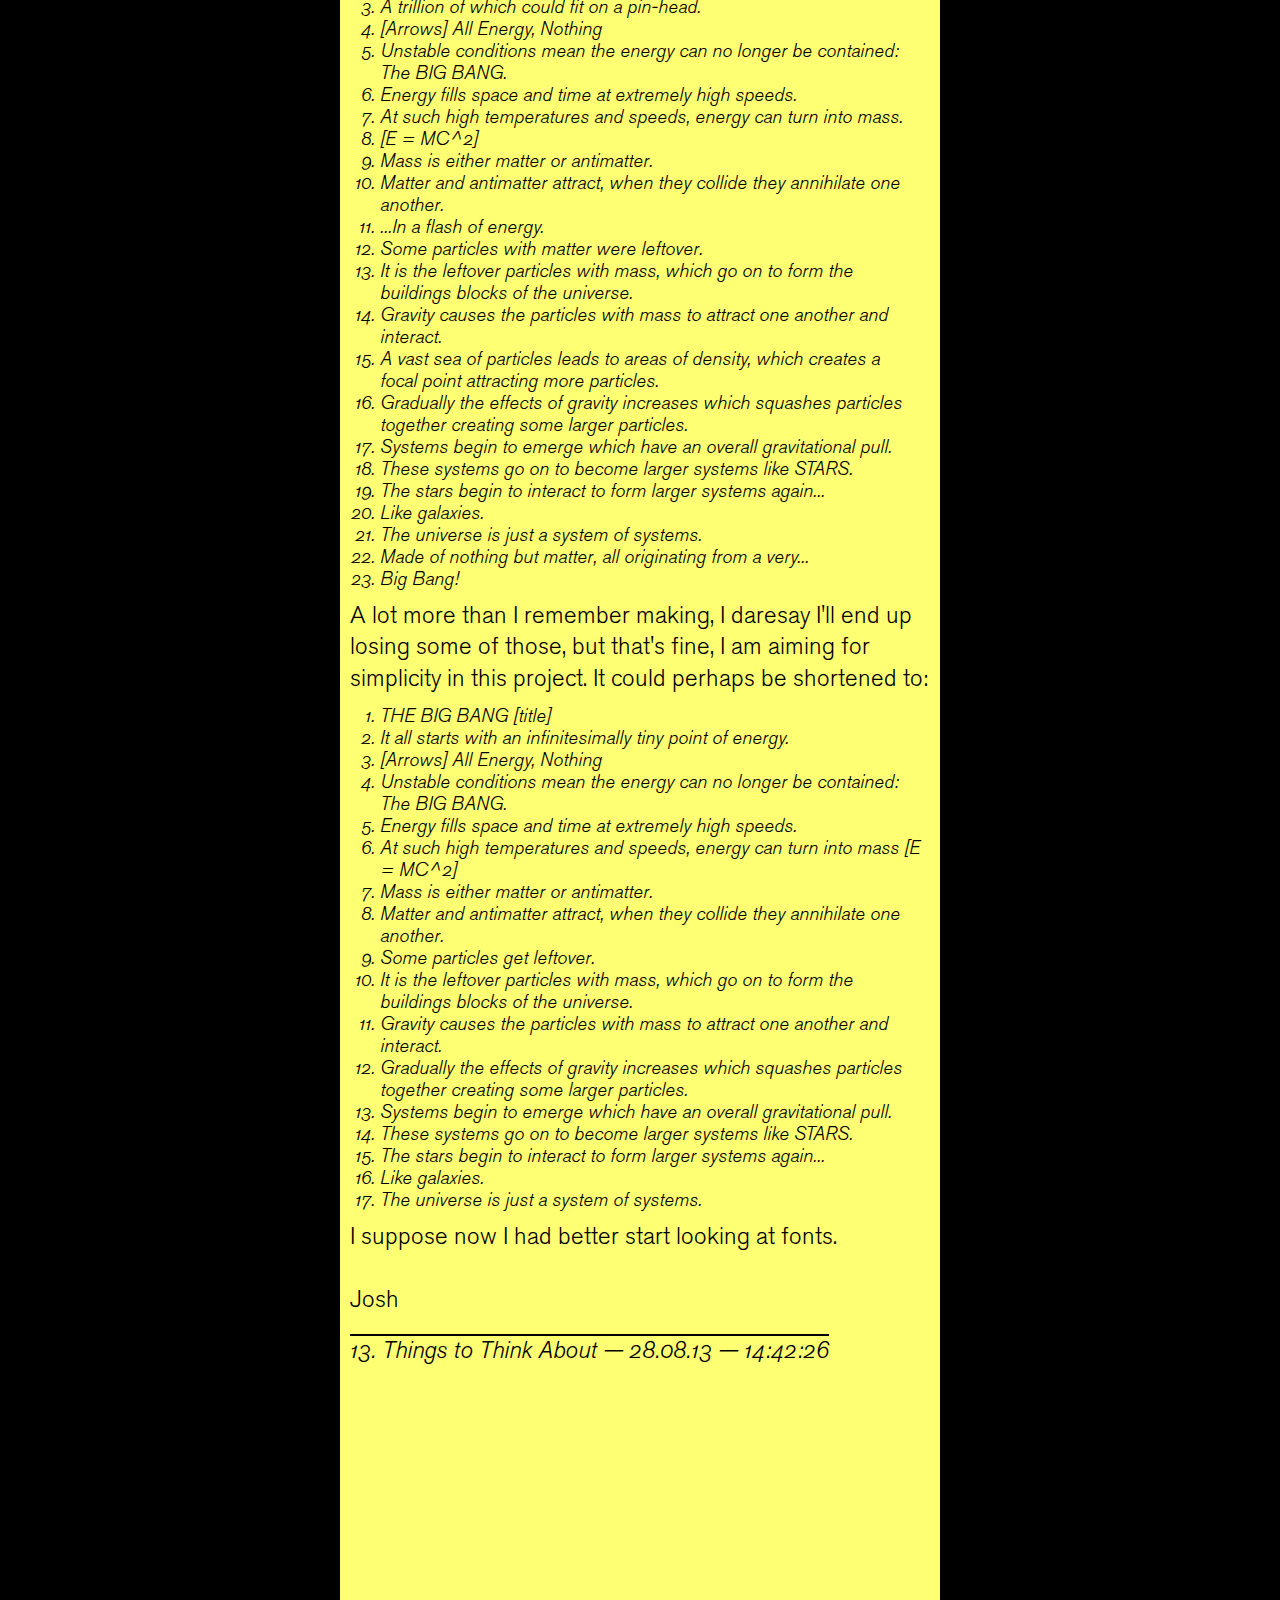
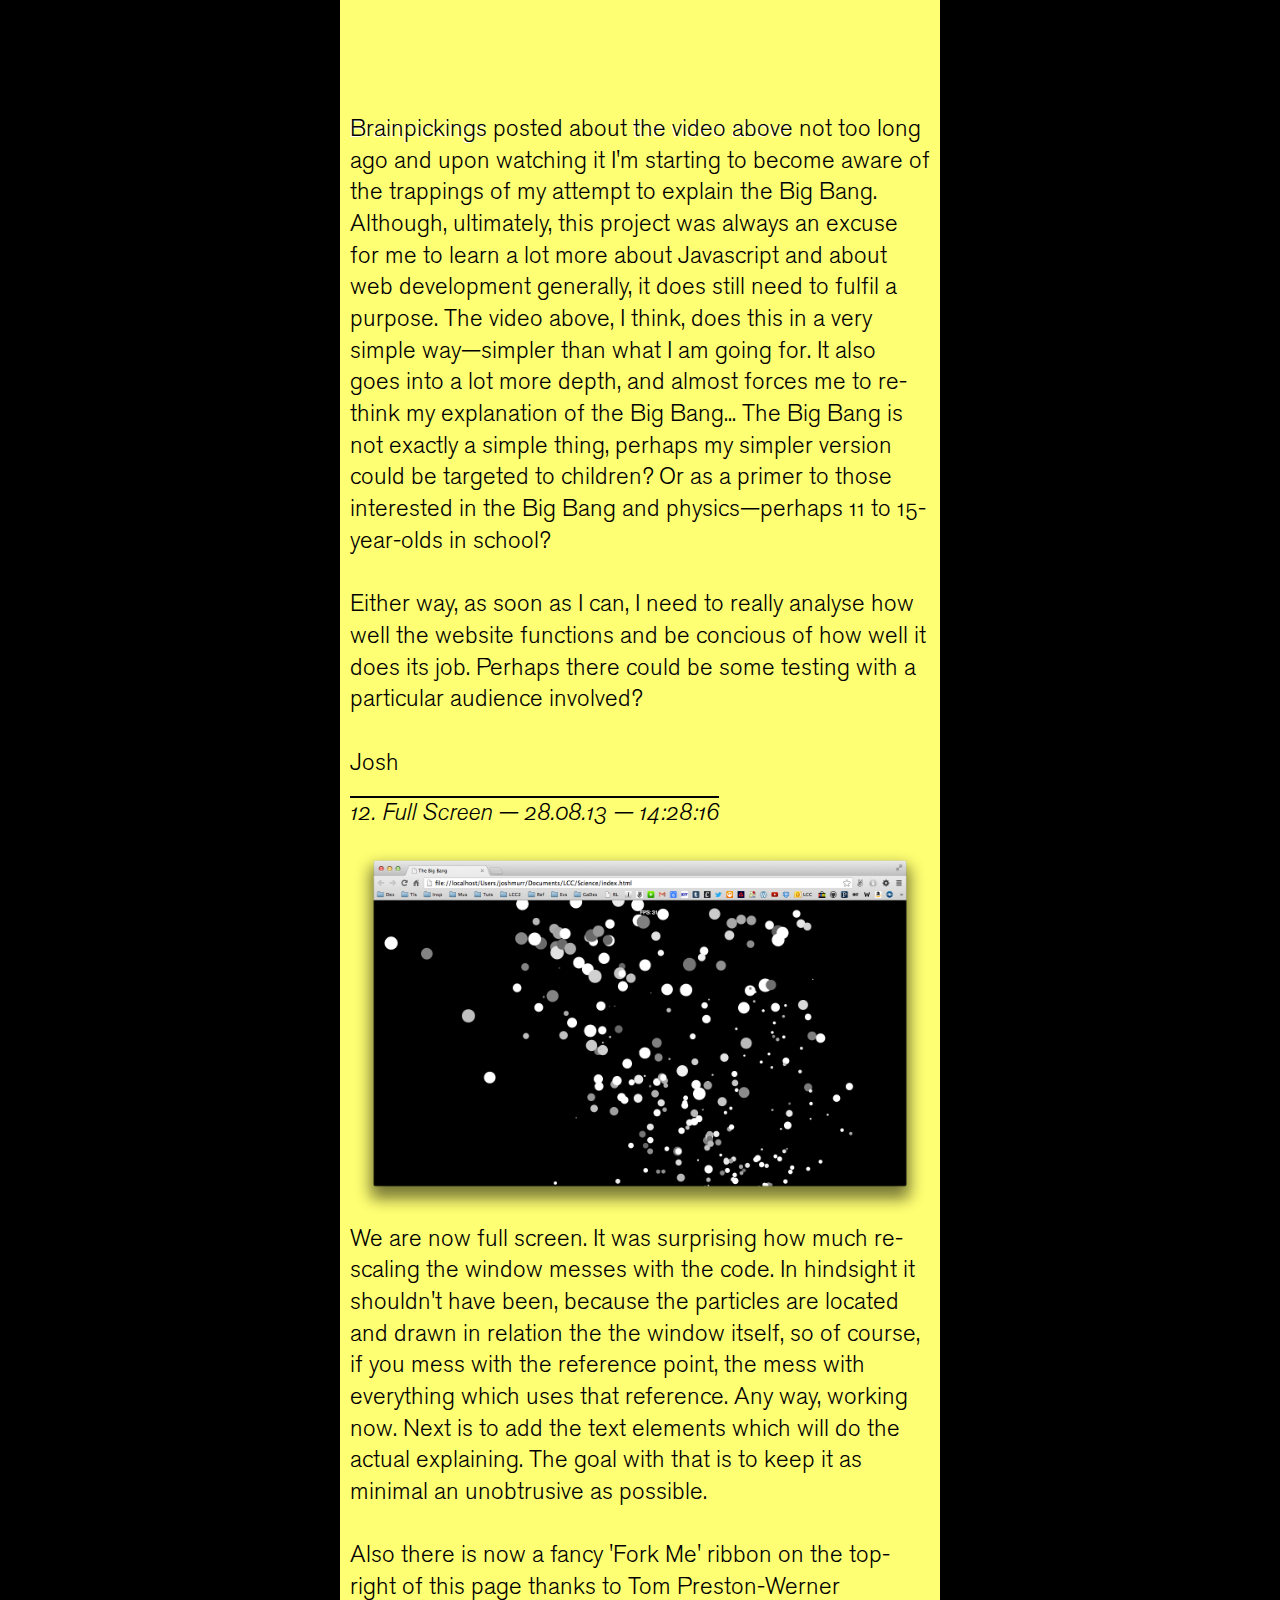
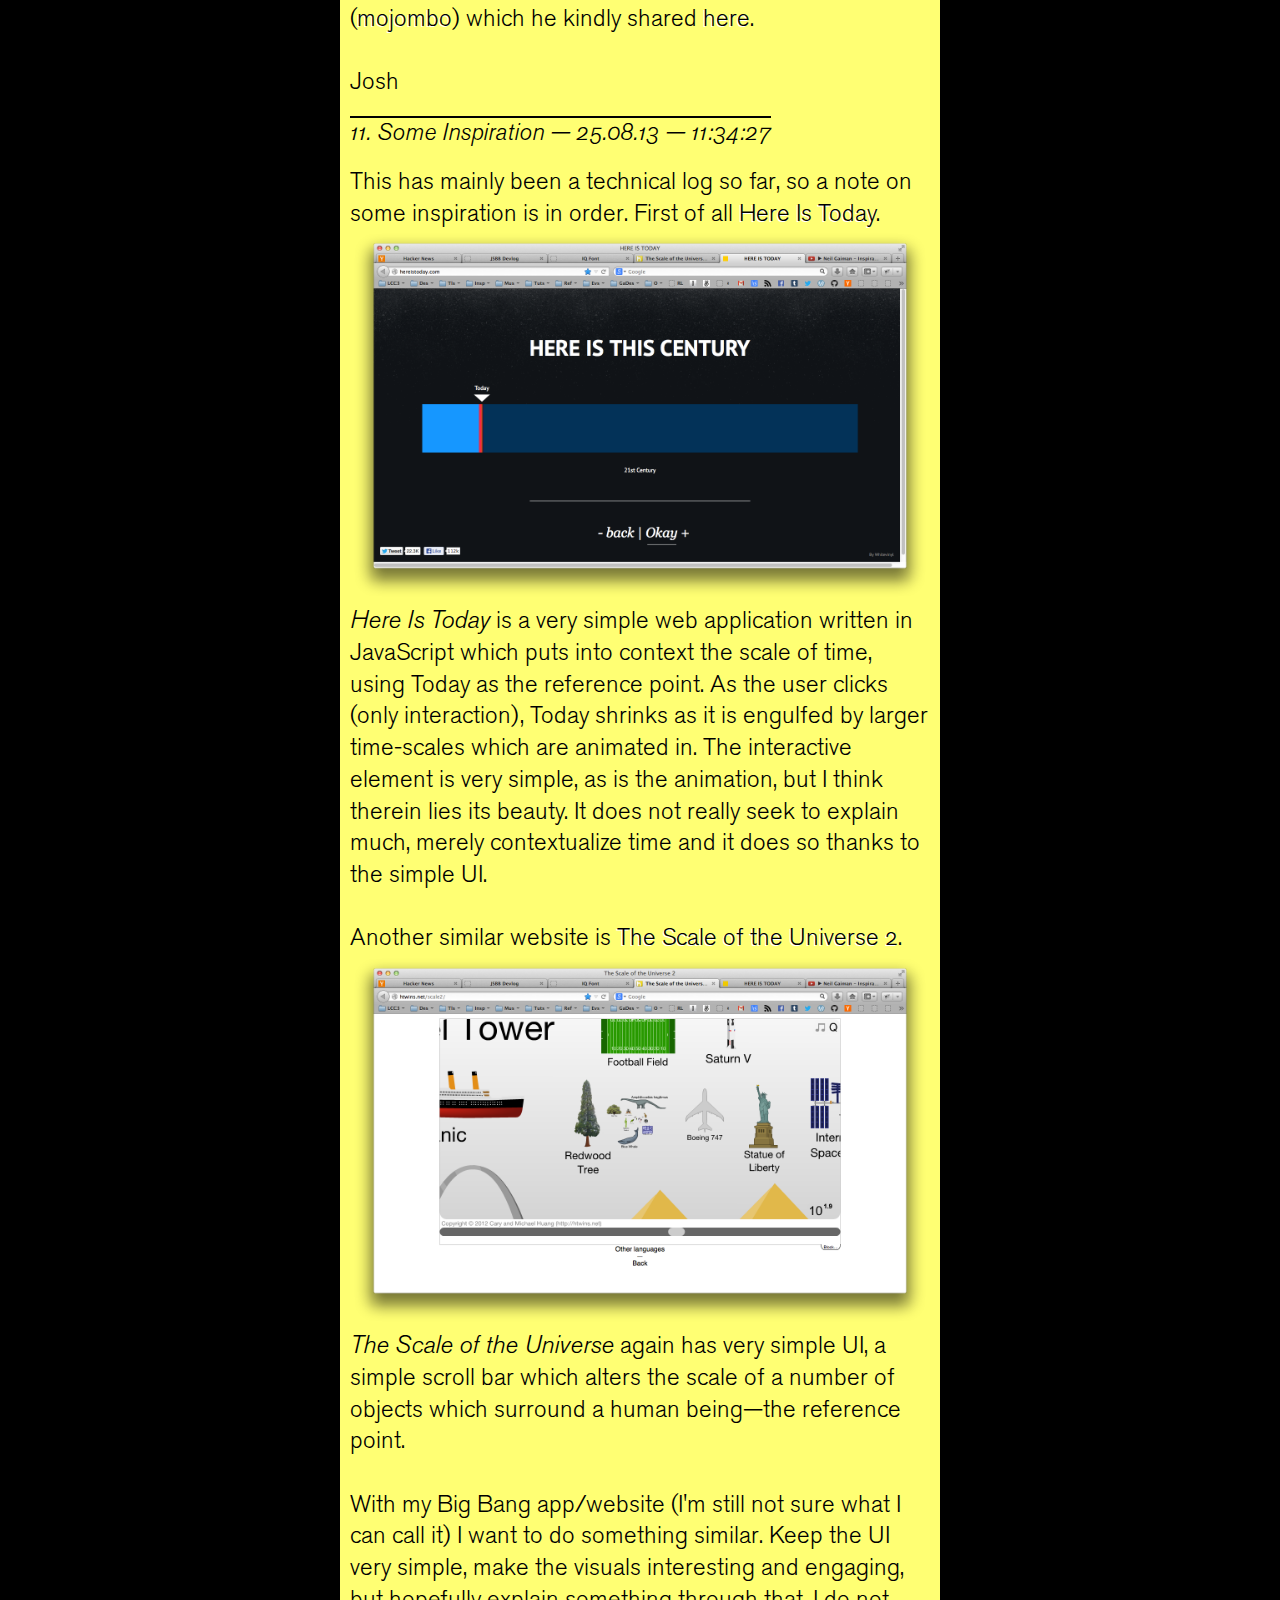
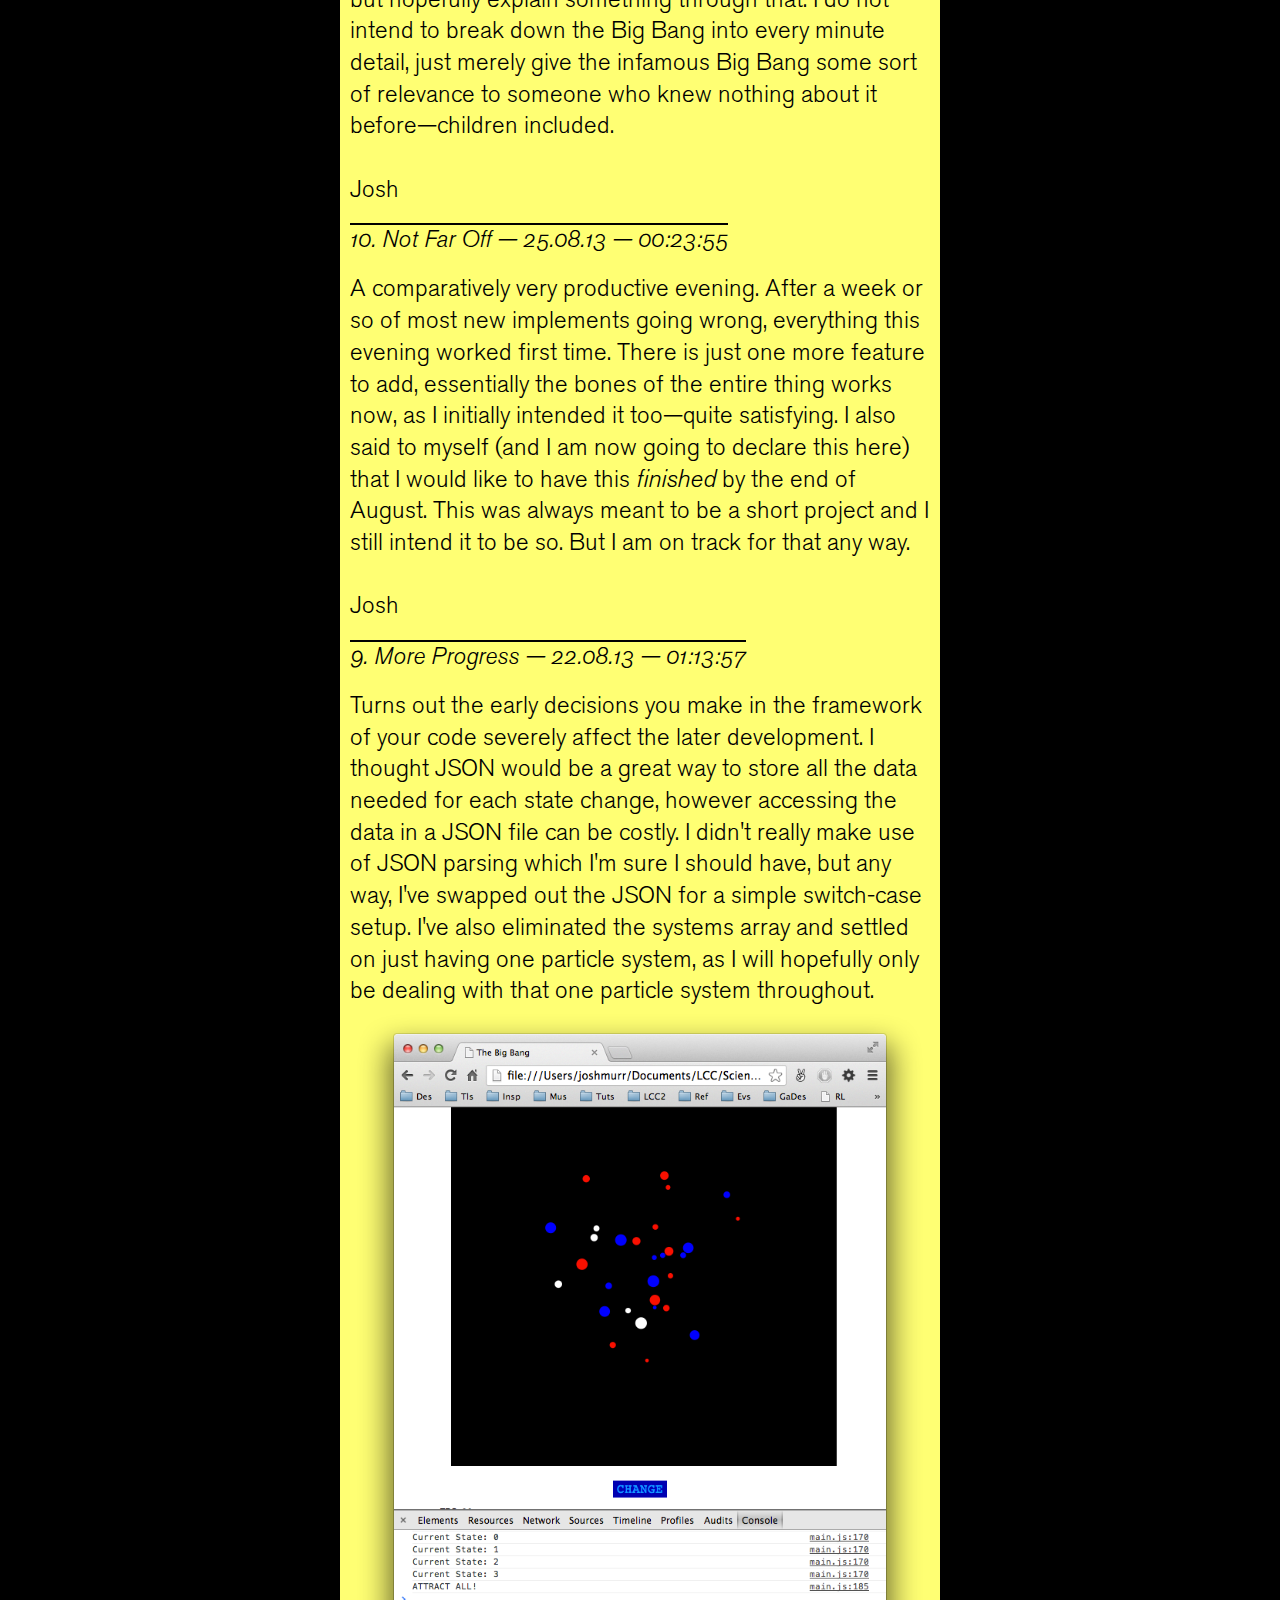
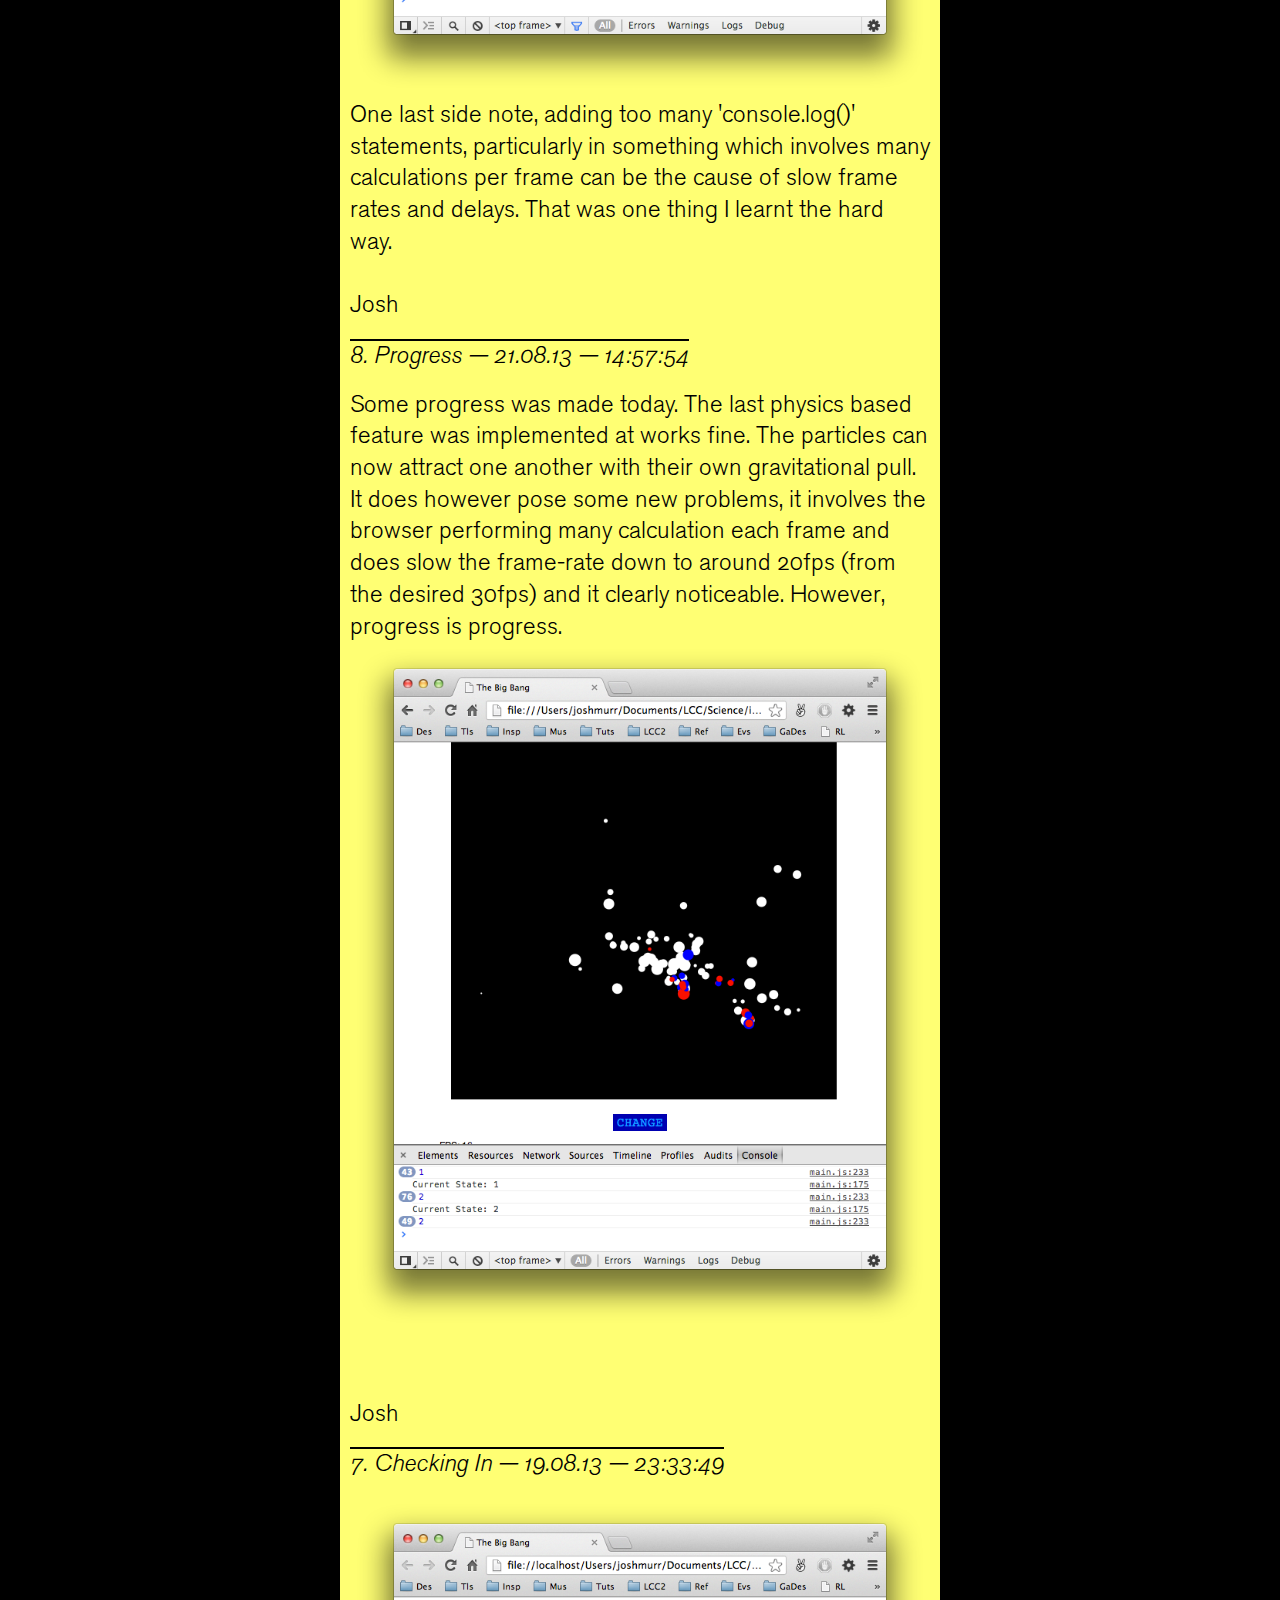
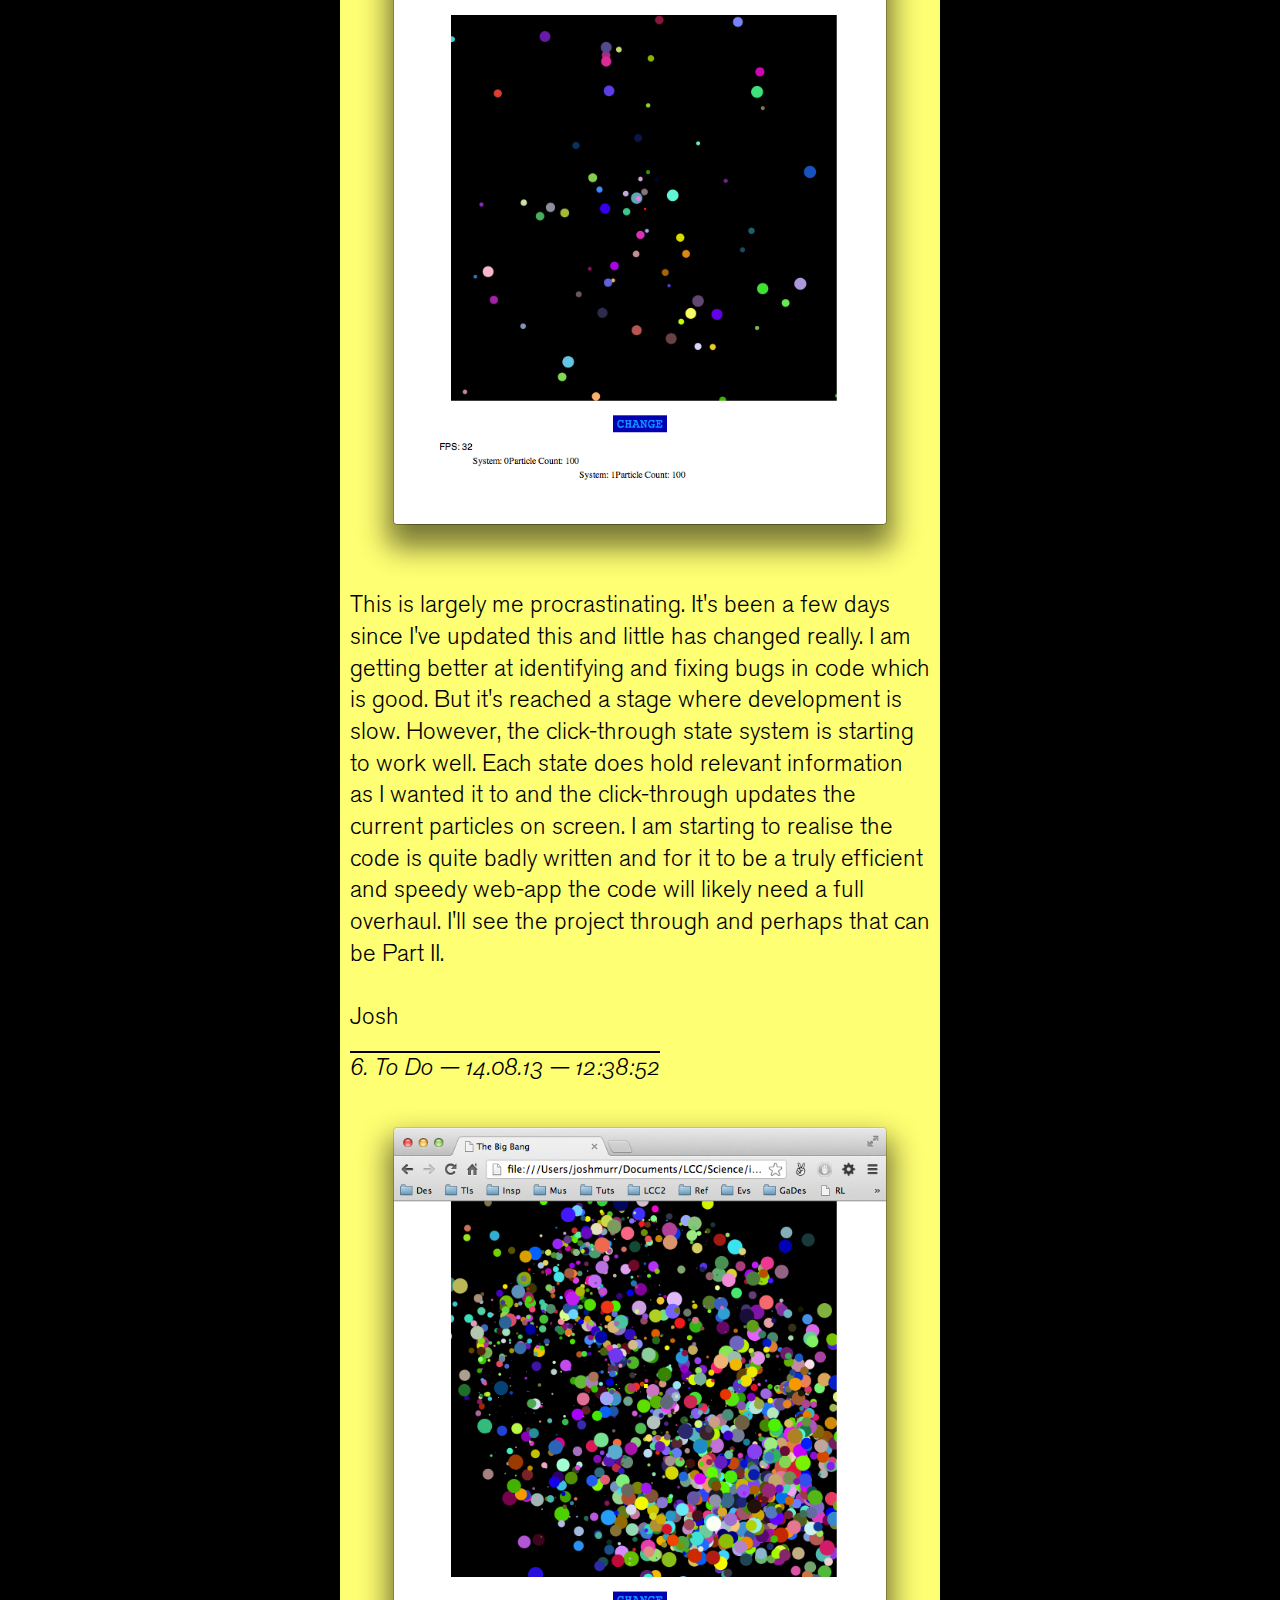
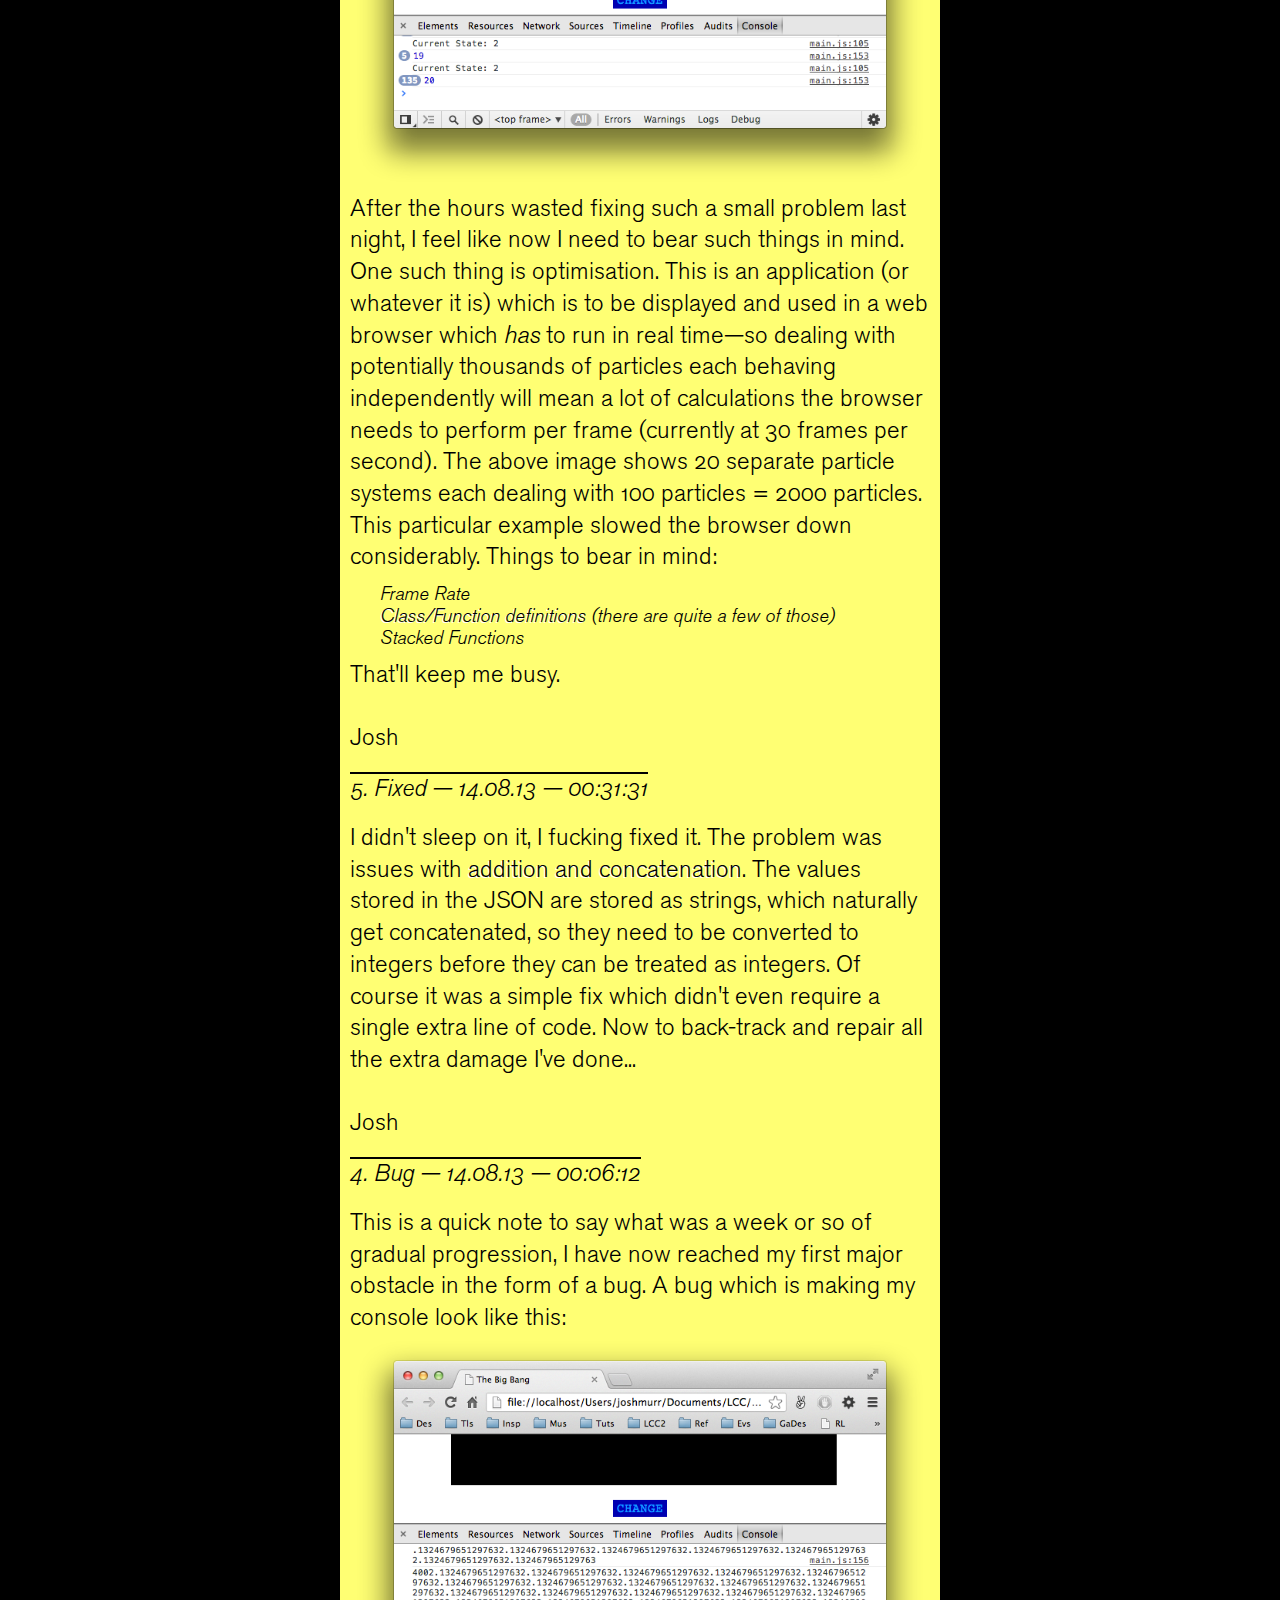
==== commit 89f6cdcd: "Finally add text" ====
--- a/Journal/bb_devlog.html
+++ b/Journal/bb_devlog.html
@@ -40,6 +40,89 @@
 		<p class="entry" id="about"><br>I am trying to build a small web-application to explain the <a href="http://en.wikipedia.org/wiki/Big_Bang" alt="Wiki: Big Bang">Big Bang</a> through simple interactive and animated particle systems.<br><br>It is largely an experiment in Javascript and HTML5 for <a href="http://www.joshmurr.co.uk/" alt="JM">me</a>, transferring some concepts originally learnt in <a href="http://processing.org/" alt="Processing">Processing</a>.</p>
 		<p id="date"></p>
 
+		<!-- ENTRY 15 -->
+		<h2>15. Text &mdash; <time datetime="2013-09-04T22:58:56">04.09.13 &mdash; 22:58:56</time></h2>
+		<img src="journal/img/12.png" alt="What does it anti-matter?"/>
+		<p class="entry">I knew it would change it a lot, but even just simple text as turned this random particle system thing into something somewhat informative and useful. Currently, the font I have gone for is <em>Letter Gothic Std Bold</em>, but I have a number of fonts under consideration. One of the joys of web-development is that fonts can be swapped and changed really quite easily. The fonts are:</p>
+		<br>
+		<p class="entry">Arial Rounded</p>
+		<img src="journal/img/arial-rounded.png" alt="Arial Rounded"/>
+		<p class="entry">Din 1451</p>
+		<img src="journal/img/din1451.png" alt="Din 1451"/>
+		<p class="entry">Din 30640</p>
+		<img src="journal/img/din30640.png" alt="Din 30640"/>
+		<p class="entry">Lao MN</p>
+		<img src="journal/img/lao-mn.png" alt="Lao MN"/>
+		<p class="entry">Letter Gothic Std</p>
+		<img src="journal/img/letter-gothic-std.png" alt="Letter Gothic Std"/>
+		<p class="entry">Orator Std</p>
+		<img src="journal/img/orator-std.png" alt="Orator Std"/>
+		<p class="entry">Quicksand</p>
+		<img src="journal/img/quicksand.png" alt="Quicksand"/>
+		<p class="entry">The font of course needs to be web-safe (not look shit on screen), other than that, form-wise, I'm gonna use these buzzwords:
+		</p>
+		<ul>
+			<li>Science
+			<li>Digital
+			<li>Clear
+			<li>Readable
+			<li>Contemporary
+			<li>Adolescent
+		</ul>
+		<p class="entry">And I will add to that list as more buzzwords come to me. I'll play with the fonts in the actual thing (still, what exactly am I making?) itself and see what is best.<br><br>Josh</p>
+		<!---->
+
+		<!-- ENTRY 14 -->
+		<h2>14. Behind &mdash; <time datetime="2013-09-03T19:06:36">03.09.13 &mdash; 19:06:36</time></h2>
+		<p class="entry">I didn't finish this project by the end of August. But I feel I do have legitiamte reasons, I also think I can do a lot <em>this</em> week. Currently, I am to work on implementing the text which will work to explain what the particles are doing. The text from the <a href="http://www.vimeo.com/video/66117077">original video</a> is as follows:</p>
+			<ol>
+				<li>THE BIG BANG [title]
+				<li>It all starts with an infinitesimally tiny point of energy.
+				<li>A trillion of which could fit on a pin-head.
+				<li>[Arrows] All Energy, Nothing
+				<li>Unstable conditions mean the energy can no longer be contained: The BIG BANG.
+				<li>Energy fills space and time at extremely high speeds.
+				<li>At such high temperatures and speeds, energy can turn into mass.
+				<li>[E = MC^2]
+				<li>Mass is either matter or antimatter.
+				<li>Matter and antimatter attract, when they collide they annihilate one another.
+				<li>...In a flash of energy.
+				<li>Some particles with matter were leftover.
+				<li>It is the leftover particles with mass, which go on to form the buildings blocks of the universe.
+				<li>Gravity causes the particles with mass to attract one another and interact.
+				<li>A vast sea of particles leads to areas of density, which creates a focal point attracting more particles.
+				<li>Gradually the effects of gravity increases which squashes particles together creating some larger particles.
+				<li>Systems begin to emerge which have an overall gravitational pull.
+				<li>These systems go on to become larger systems like STARS.
+				<li>The stars begin to interact to form larger systems again...
+				<li>Like galaxies.
+				<li>The universe is just a system of systems.
+				<li>Made of nothing but matter, all originating from a very...
+				<li>Big Bang!
+			</ol>
+		<p class="entry">A lot more than I remember making, I daresay I'll end up losing some of those, but that's fine, I am aiming for simplicity in this project. It could perhaps be shortened to:</p>
+			<ol>
+				<li>THE BIG BANG [title]
+				<li>It all starts with an infinitesimally tiny point of energy.
+				<li>[Arrows] All Energy, Nothing
+				<li>Unstable conditions mean the energy can no longer be contained: The BIG BANG.
+				<li>Energy fills space and time at extremely high speeds.
+				<li>At such high temperatures and speeds, energy can turn into mass [E = MC^2]
+				<li>Mass is either matter or antimatter.
+				<li>Matter and antimatter attract, when they collide they annihilate one another.
+				<li>Some particles get leftover.
+				<li>It is the leftover particles with mass, which go on to form the buildings blocks of the universe.
+				<li>Gravity causes the particles with mass to attract one another and interact.
+				<li>Gradually the effects of gravity increases which squashes particles together creating some larger particles.
+				<li>Systems begin to emerge which have an overall gravitational pull.
+				<li>These systems go on to become larger systems like STARS.
+				<li>The stars begin to interact to form larger systems again...
+				<li>Like galaxies.
+				<li>The universe is just a system of systems.
+			</ol>
+		<p class="entry">I suppose now I had better start looking at fonts.<br><br>Josh</p>
+		<!---->
+
 		<!-- ENTRY 13 -->
 		<h2>13. Things to Think About &mdash; <time datetime="2013-08-28T14:42:26">28.08.13 &mdash; 14:42:26</time></h2>
 		<iframe src="http://www.youtube.com/embed/q3MWRvLndzs" width="100%" height="325" frameborder="0" webkitAllowFullScreen mozallowfullscreen allowFullScreen></iframe>
--- a/Journal/journal/ss.css
+++ b/Journal/journal/ss.css
@@ -87,6 +87,18 @@
 	text-align: left;
 	font: 1.2em AGLI;
 }
+
+ol{
+	list-style-position: outside;
+	padding: 10px;
+	padding-left: 30px;
+}
+
+ol li{
+	text-align: left;
+	font: 1.2em AGLI;
+}
+
 a{
 	color: #000;
 	text-decoration: none;
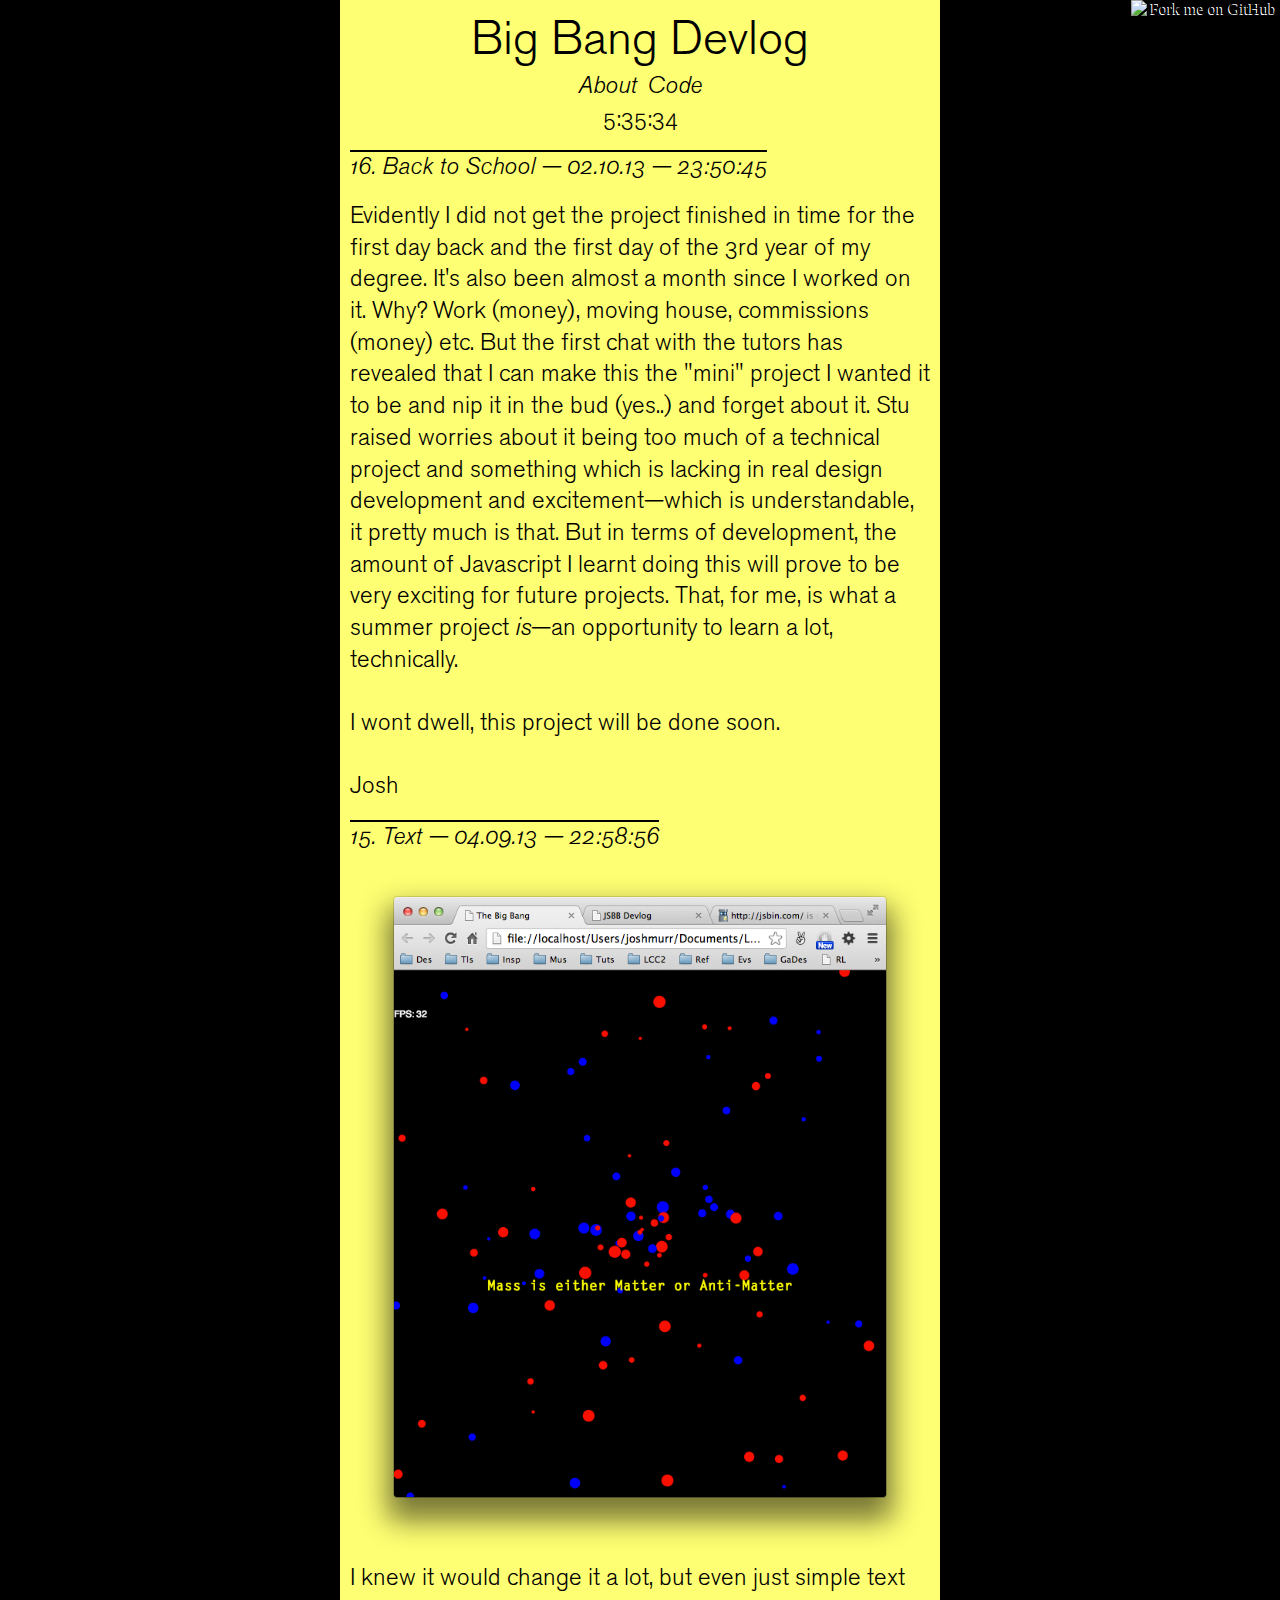
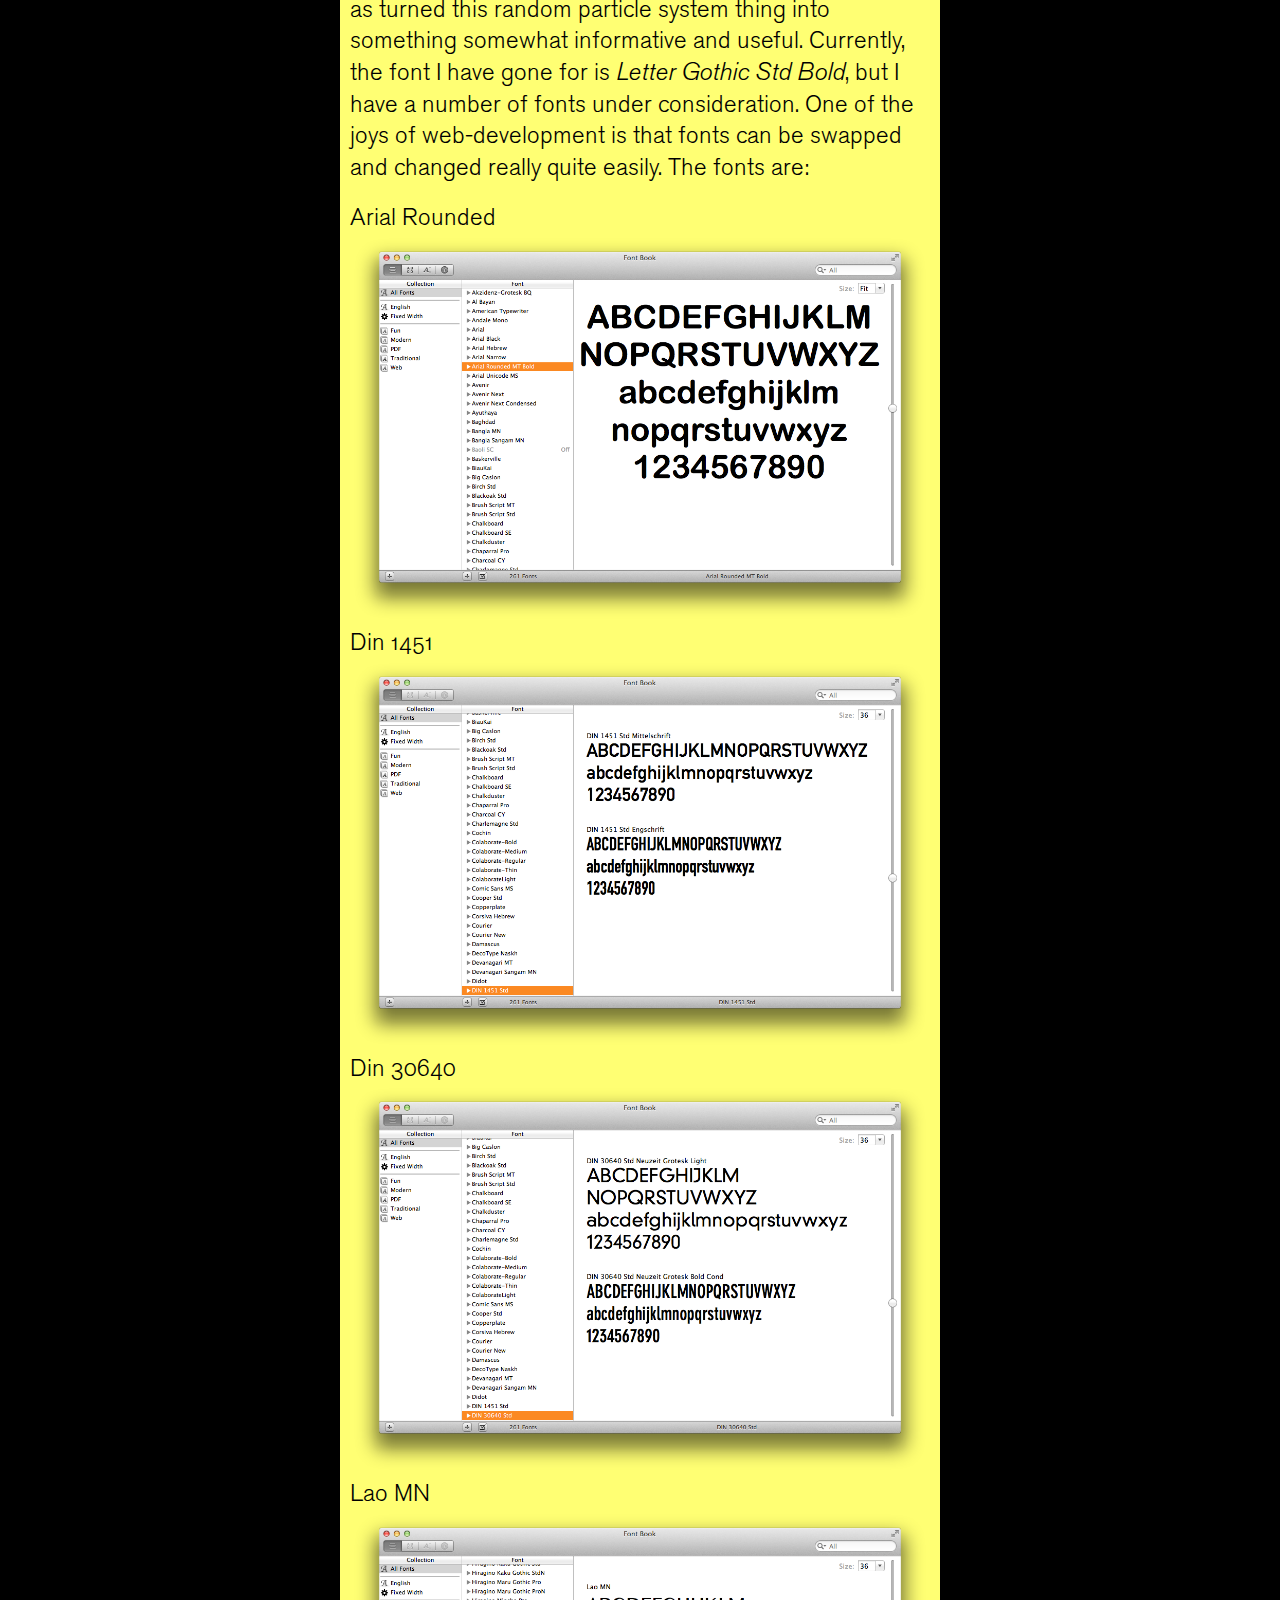
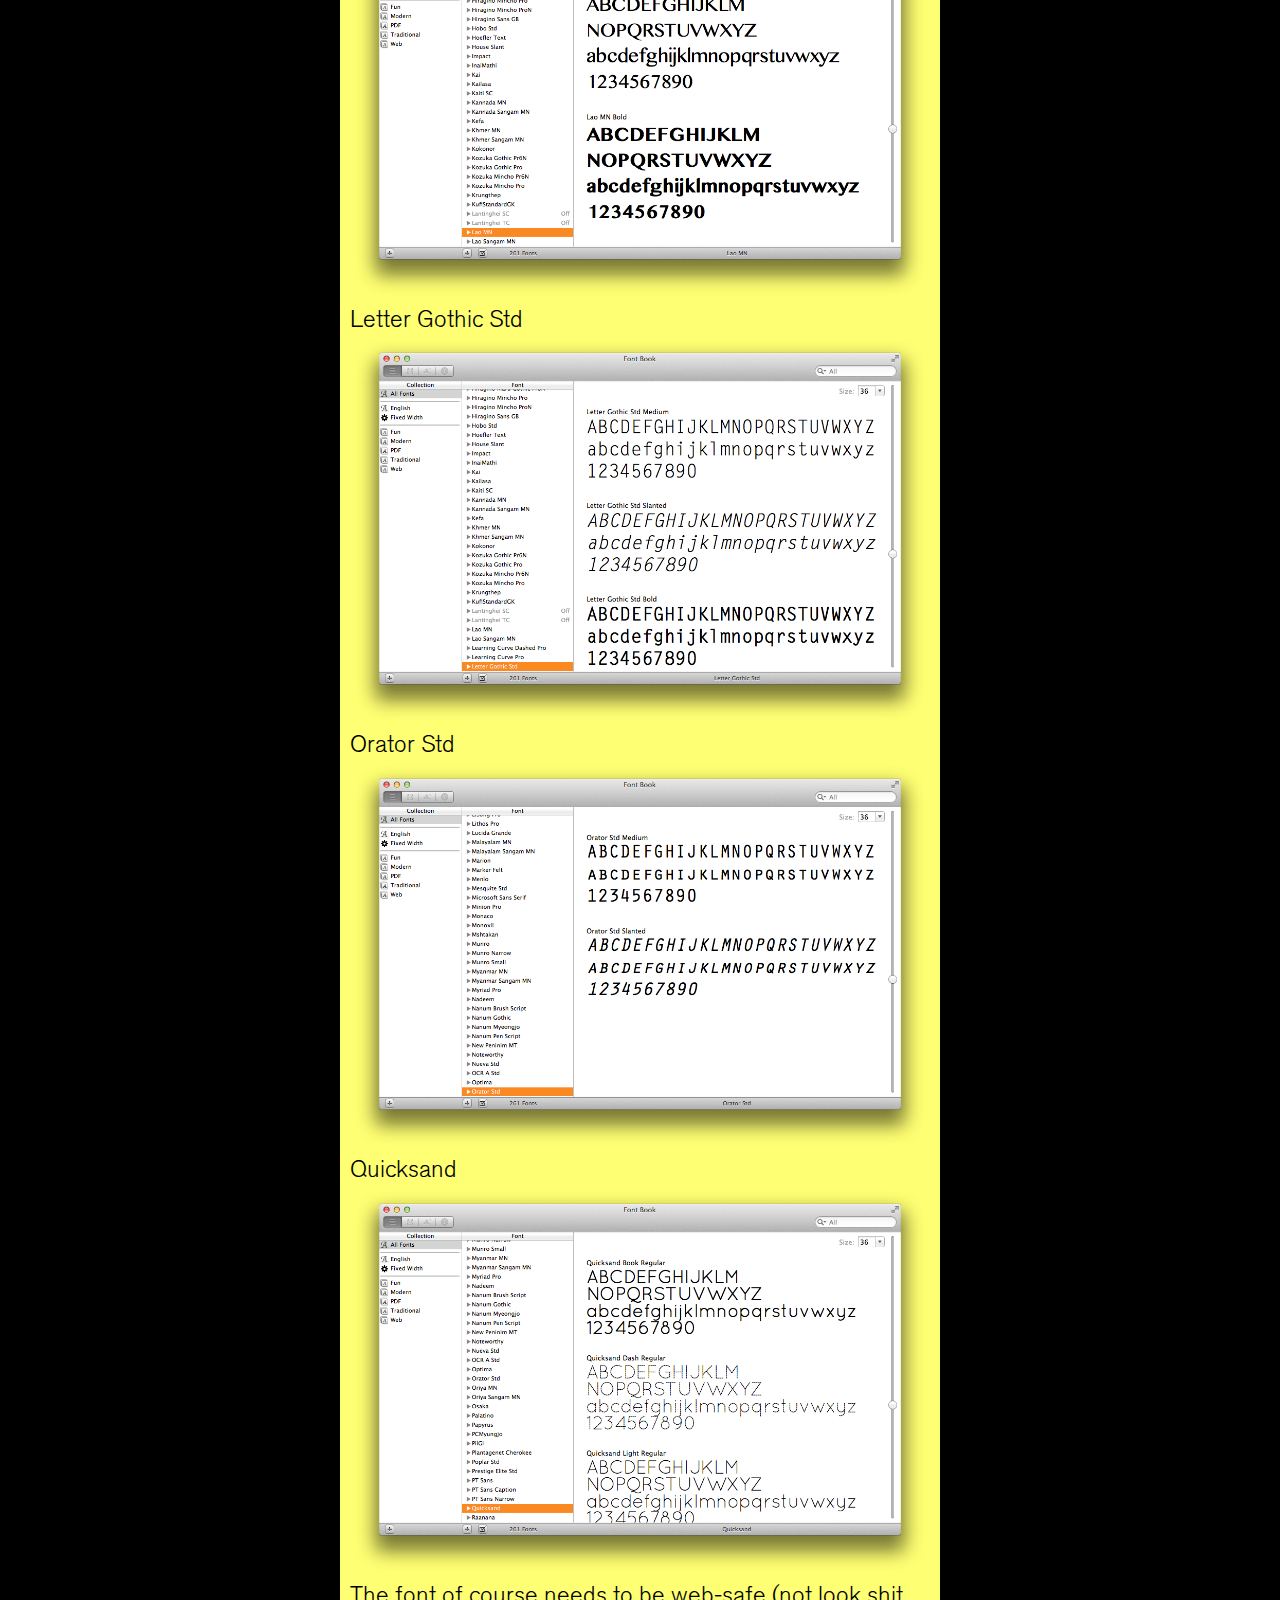
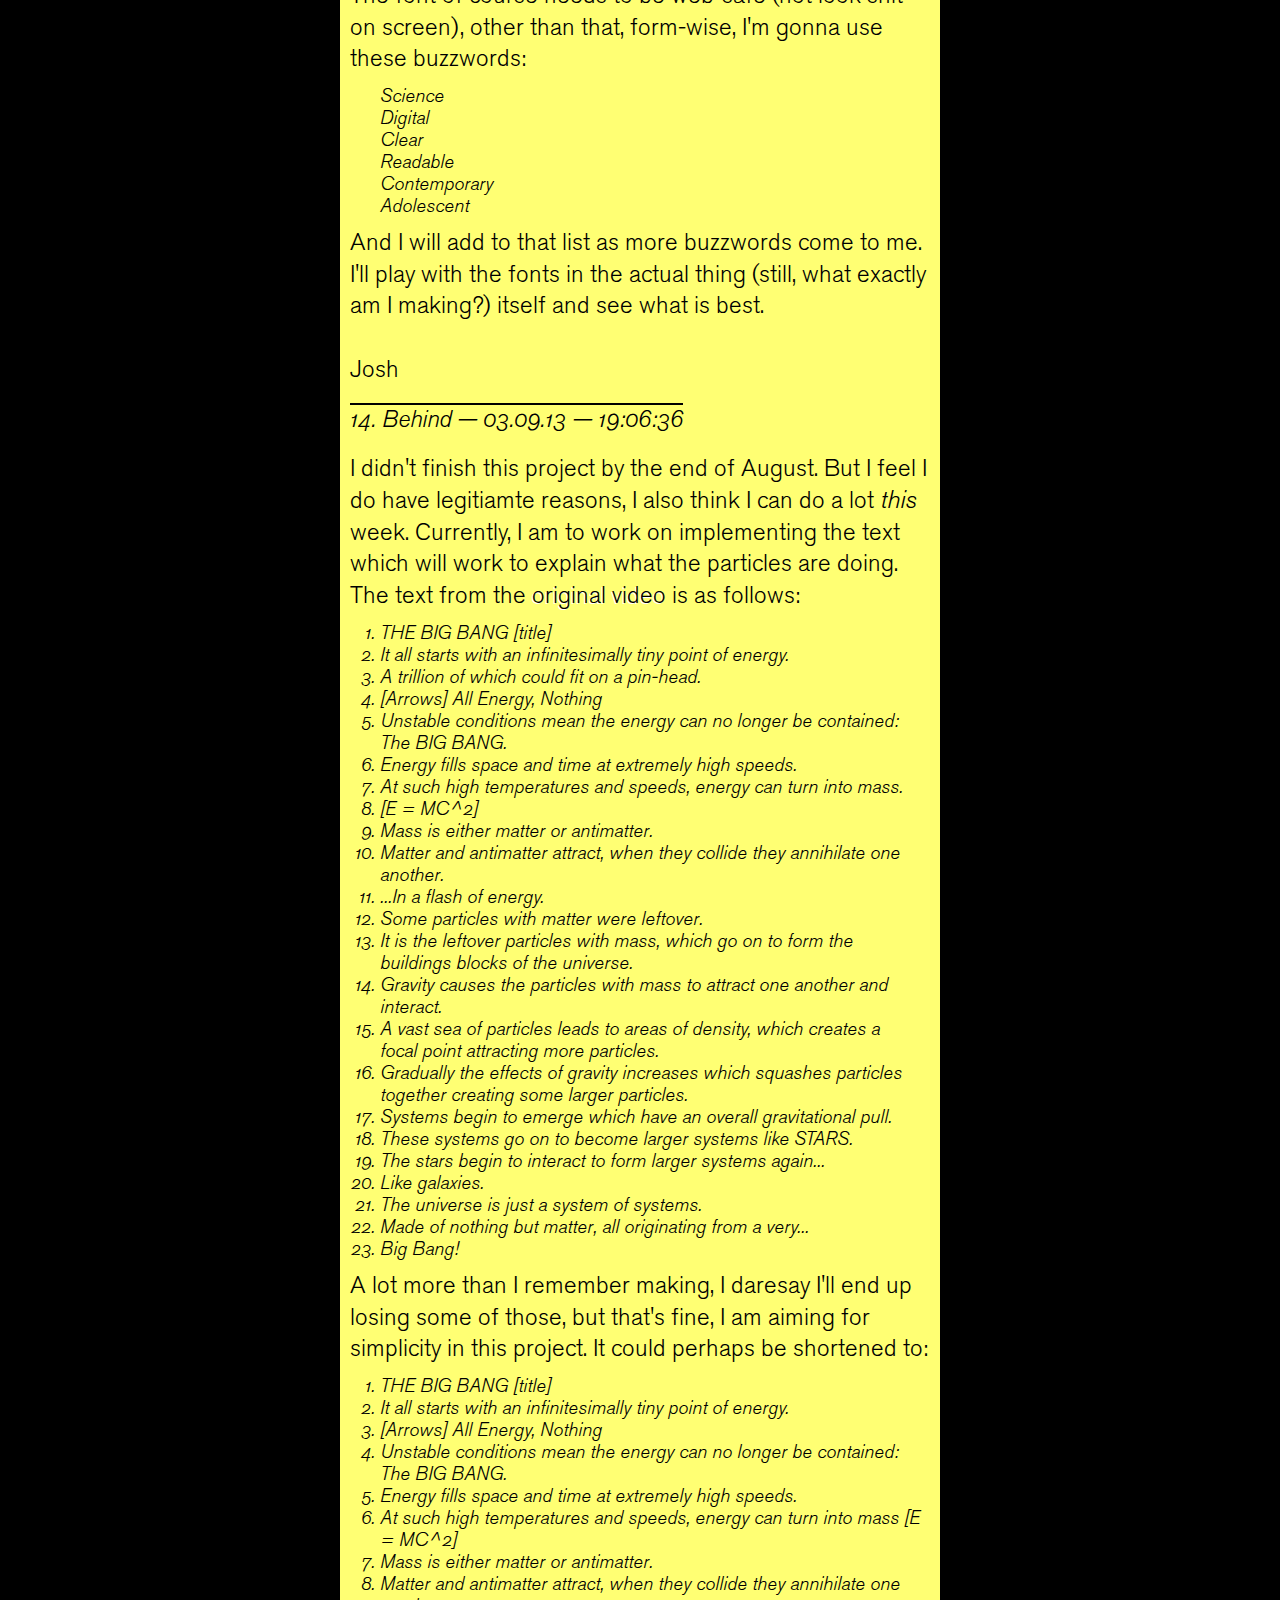
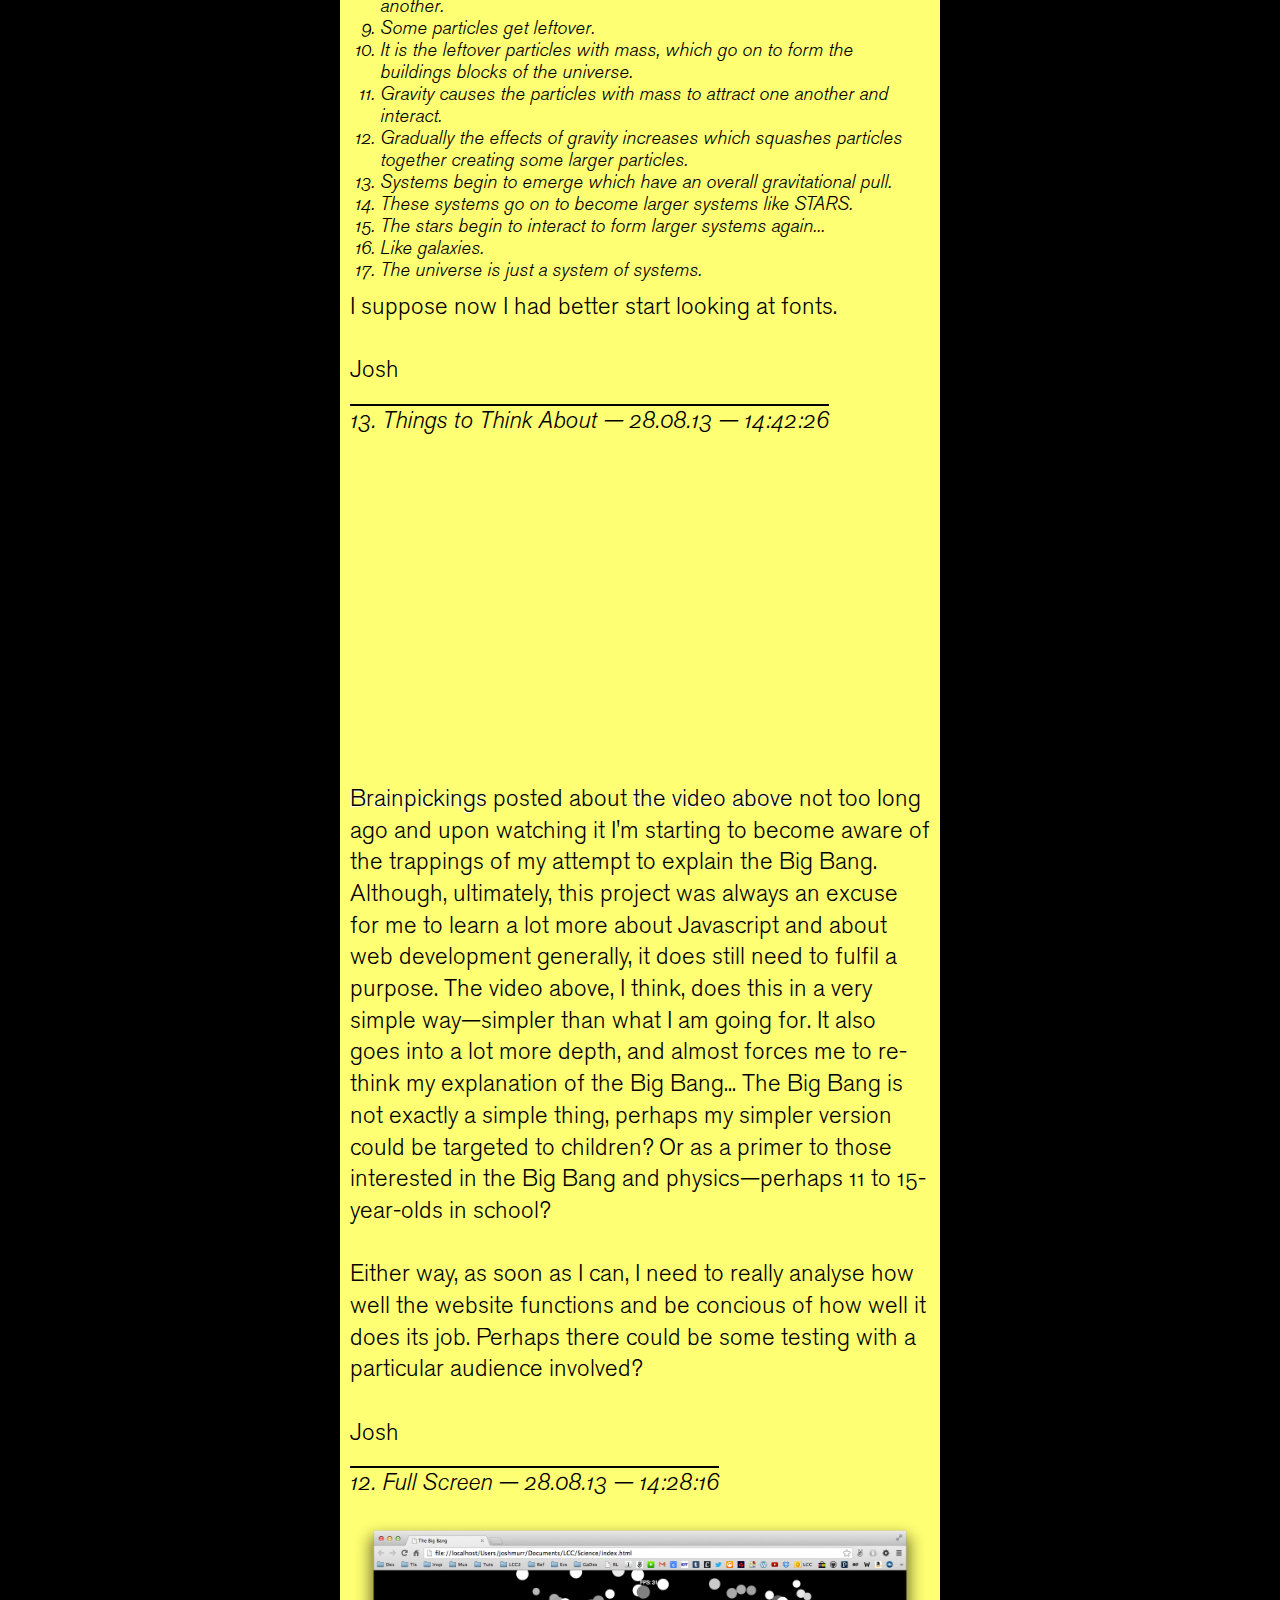
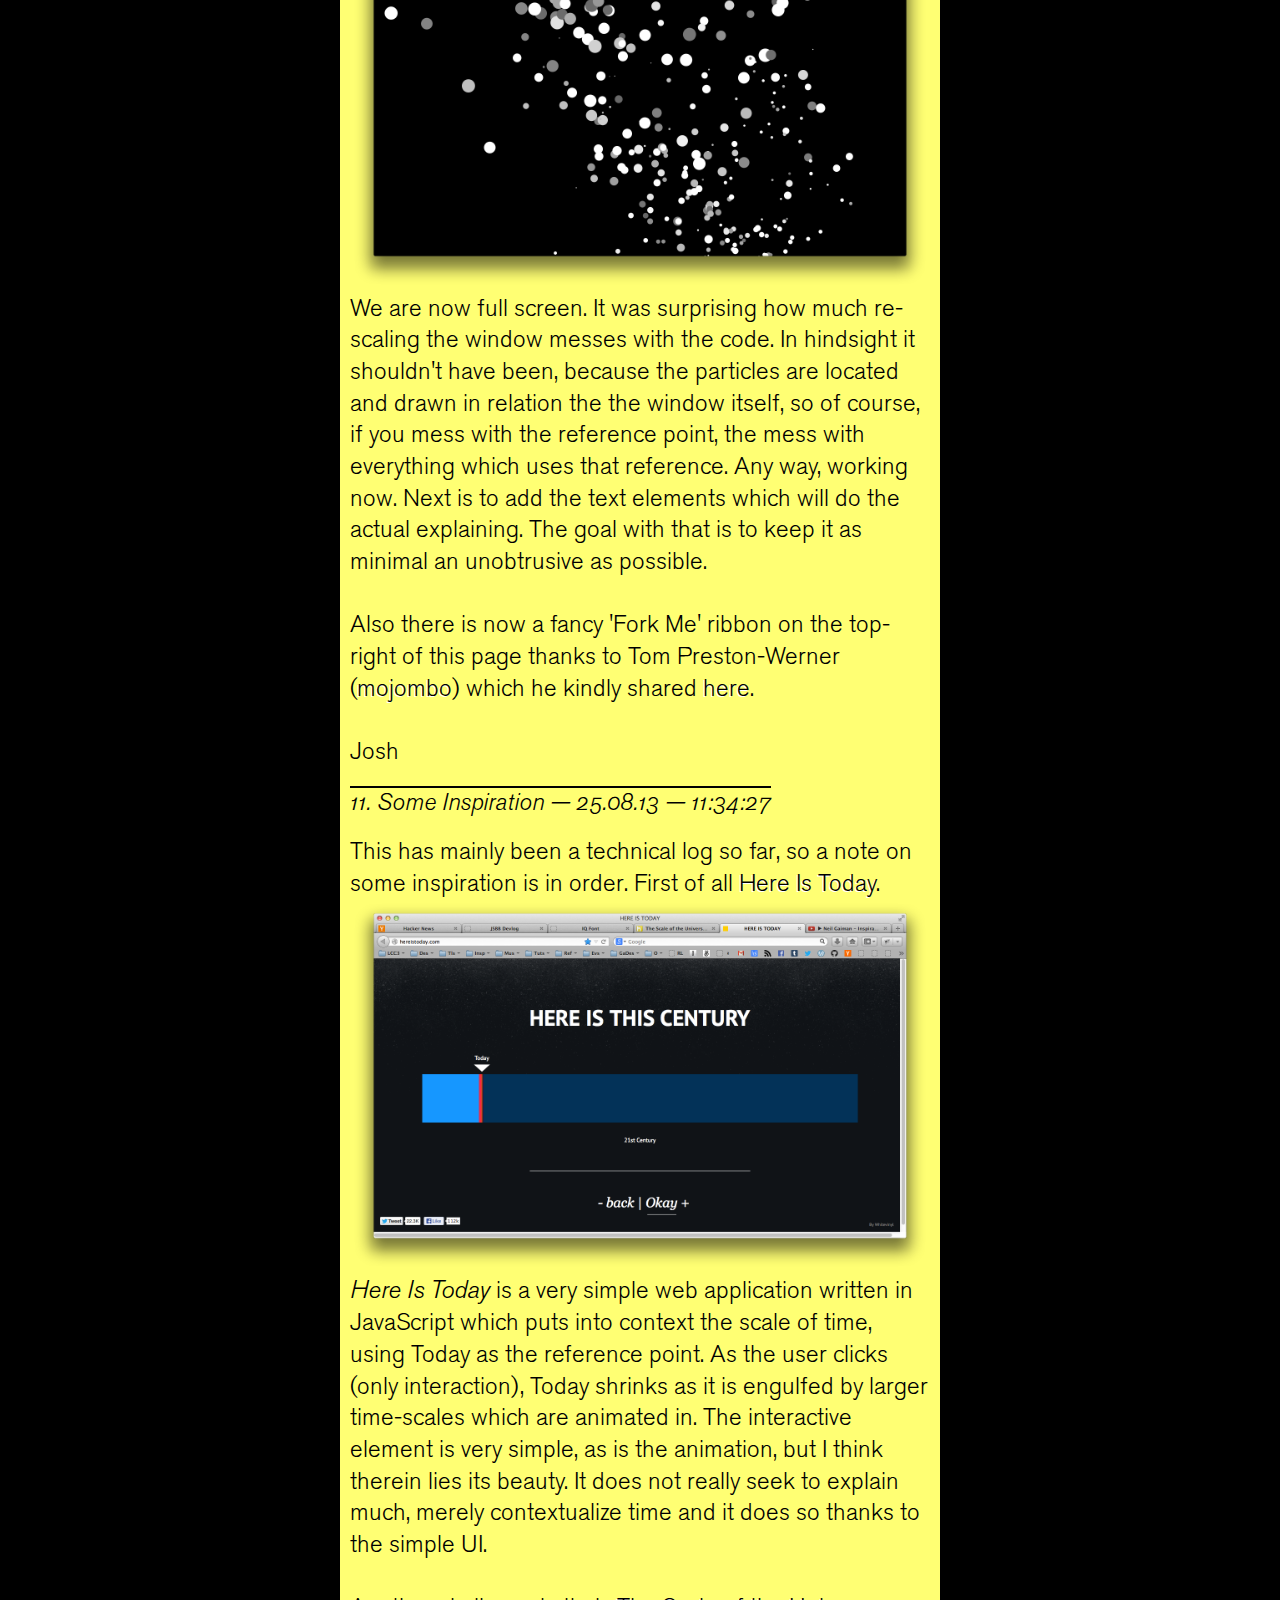
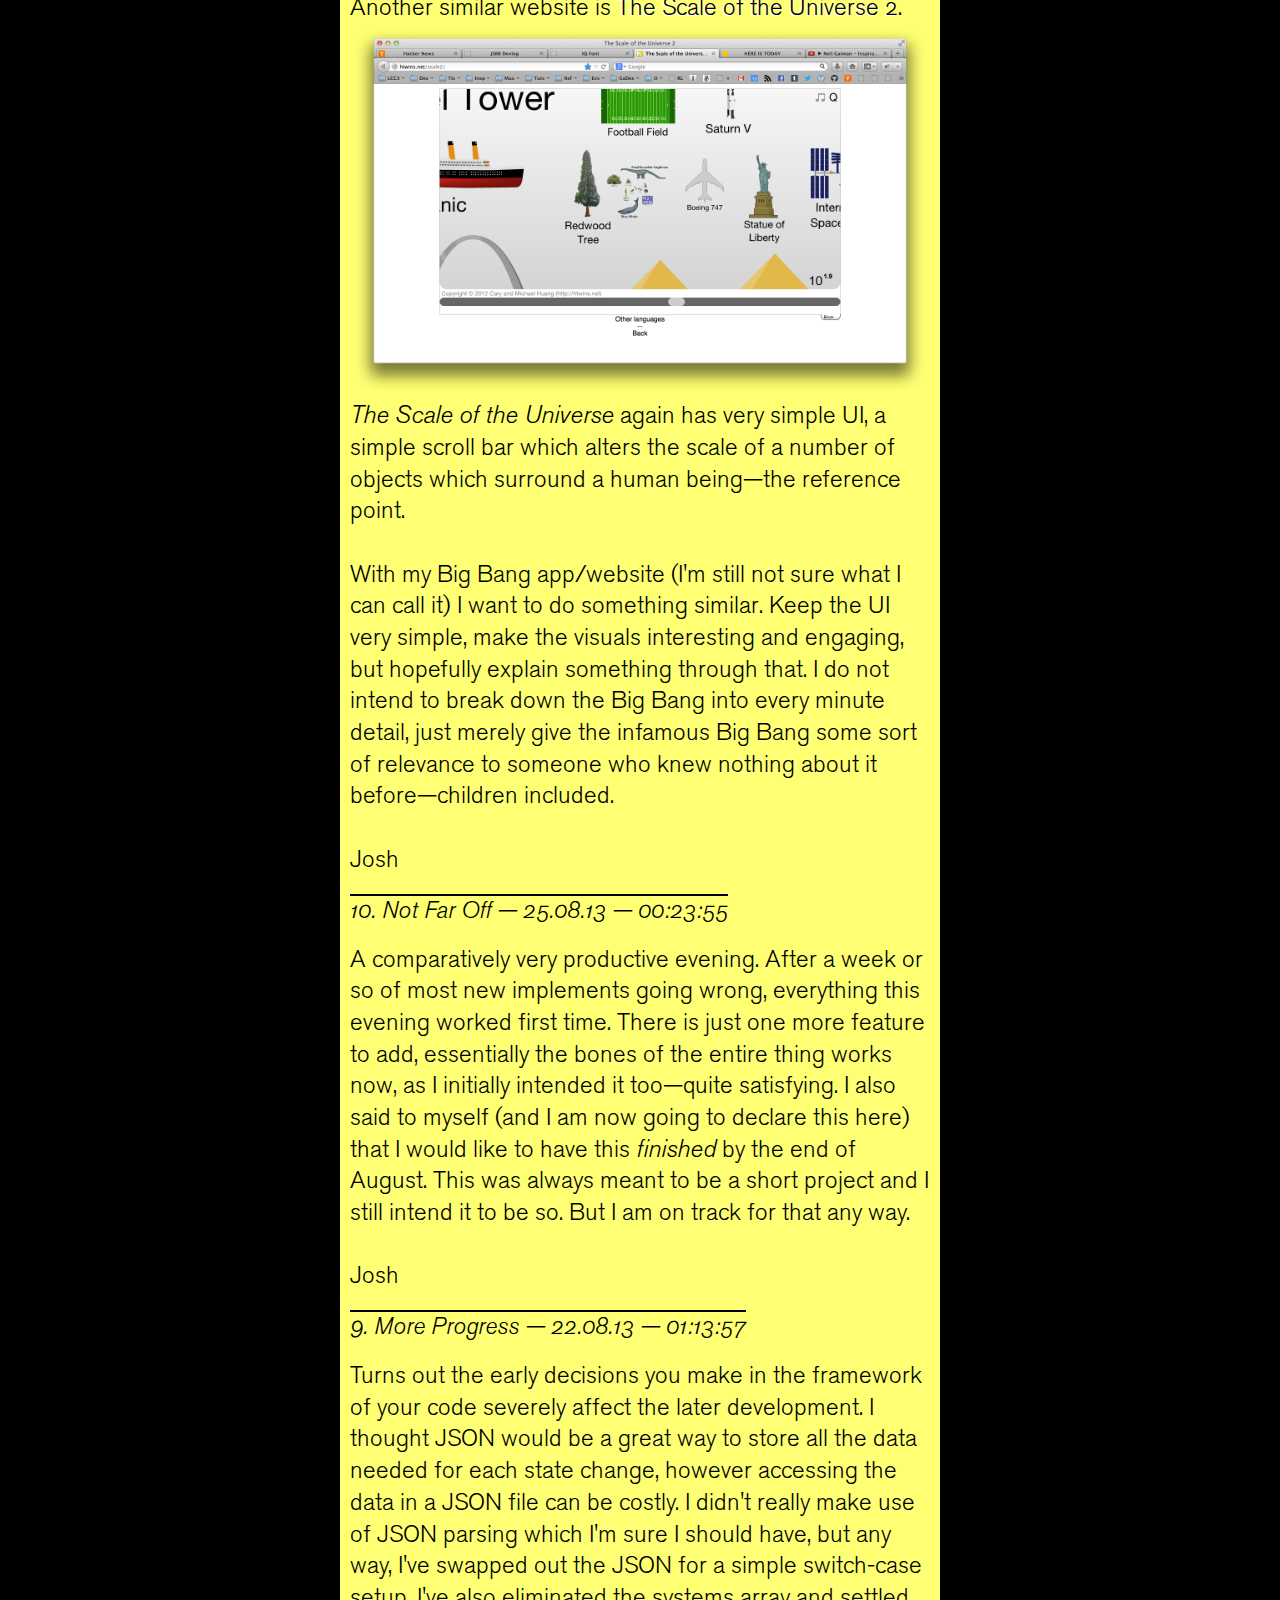
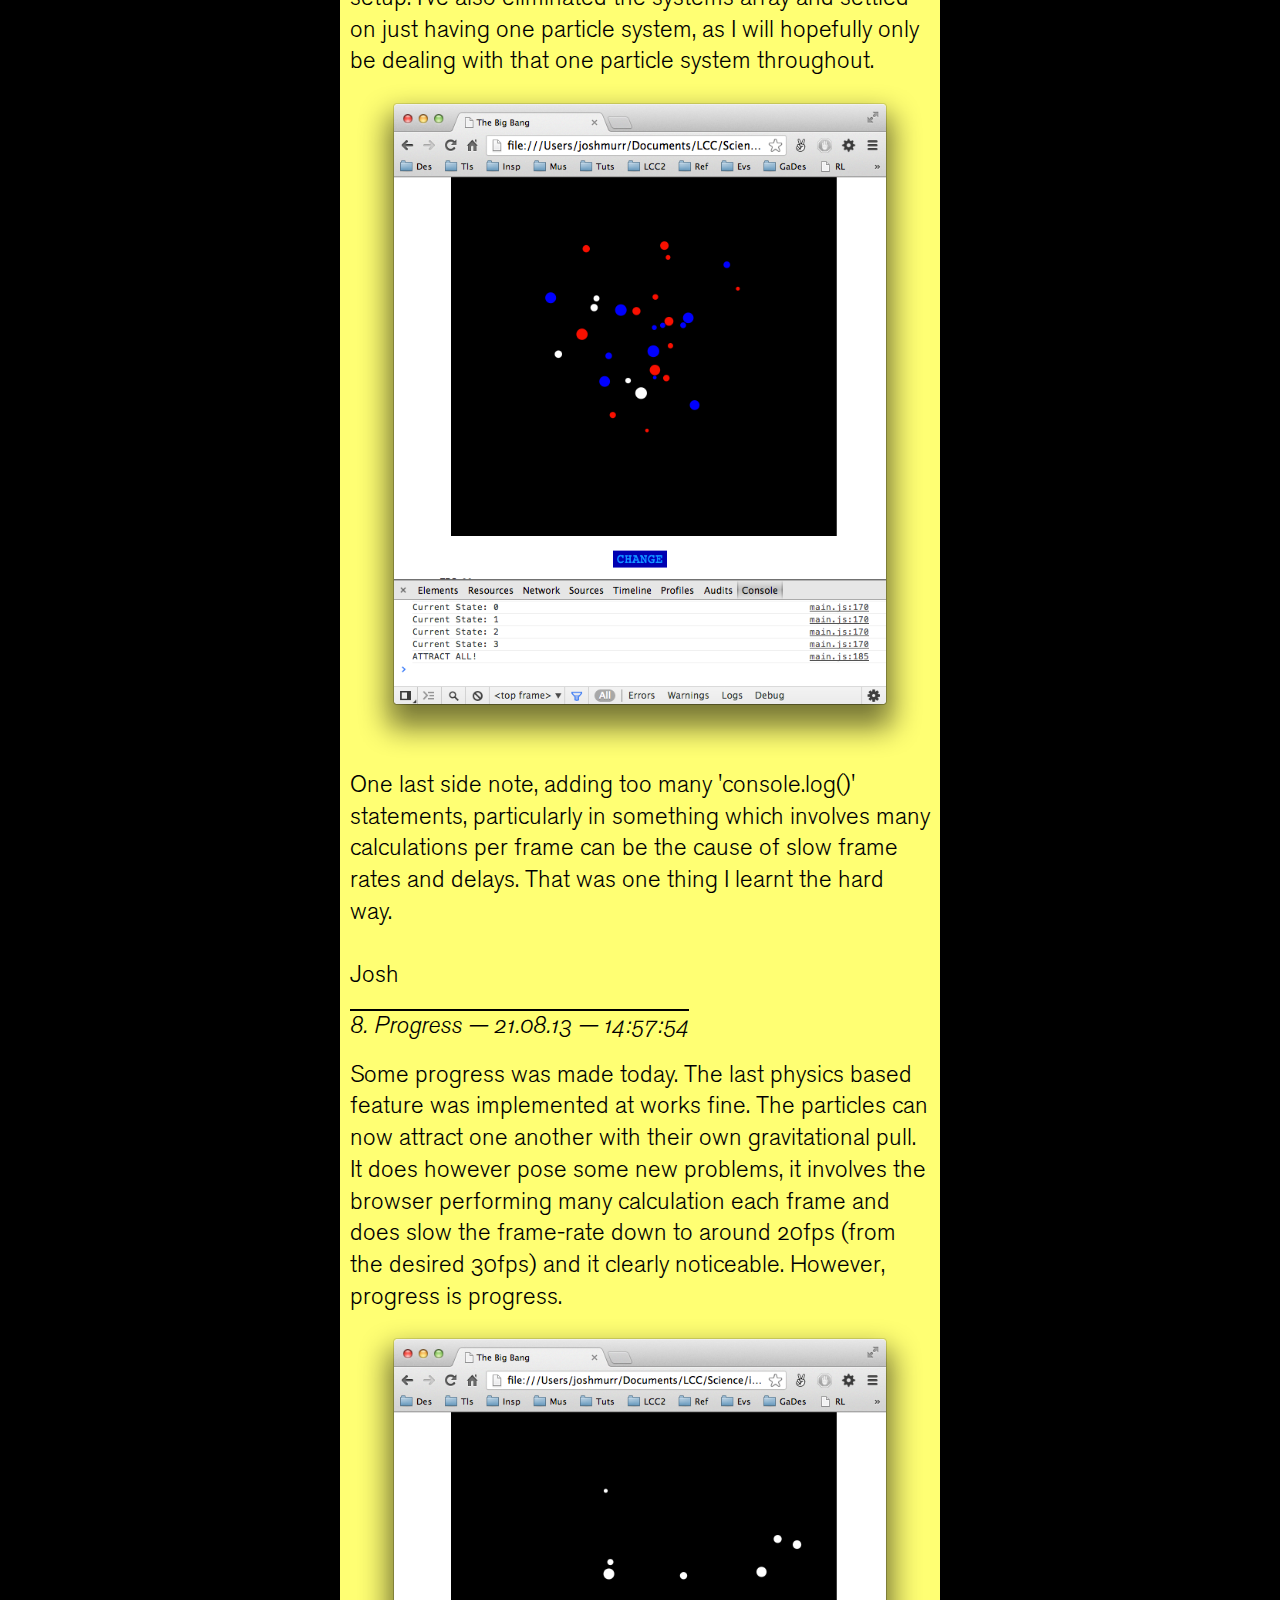
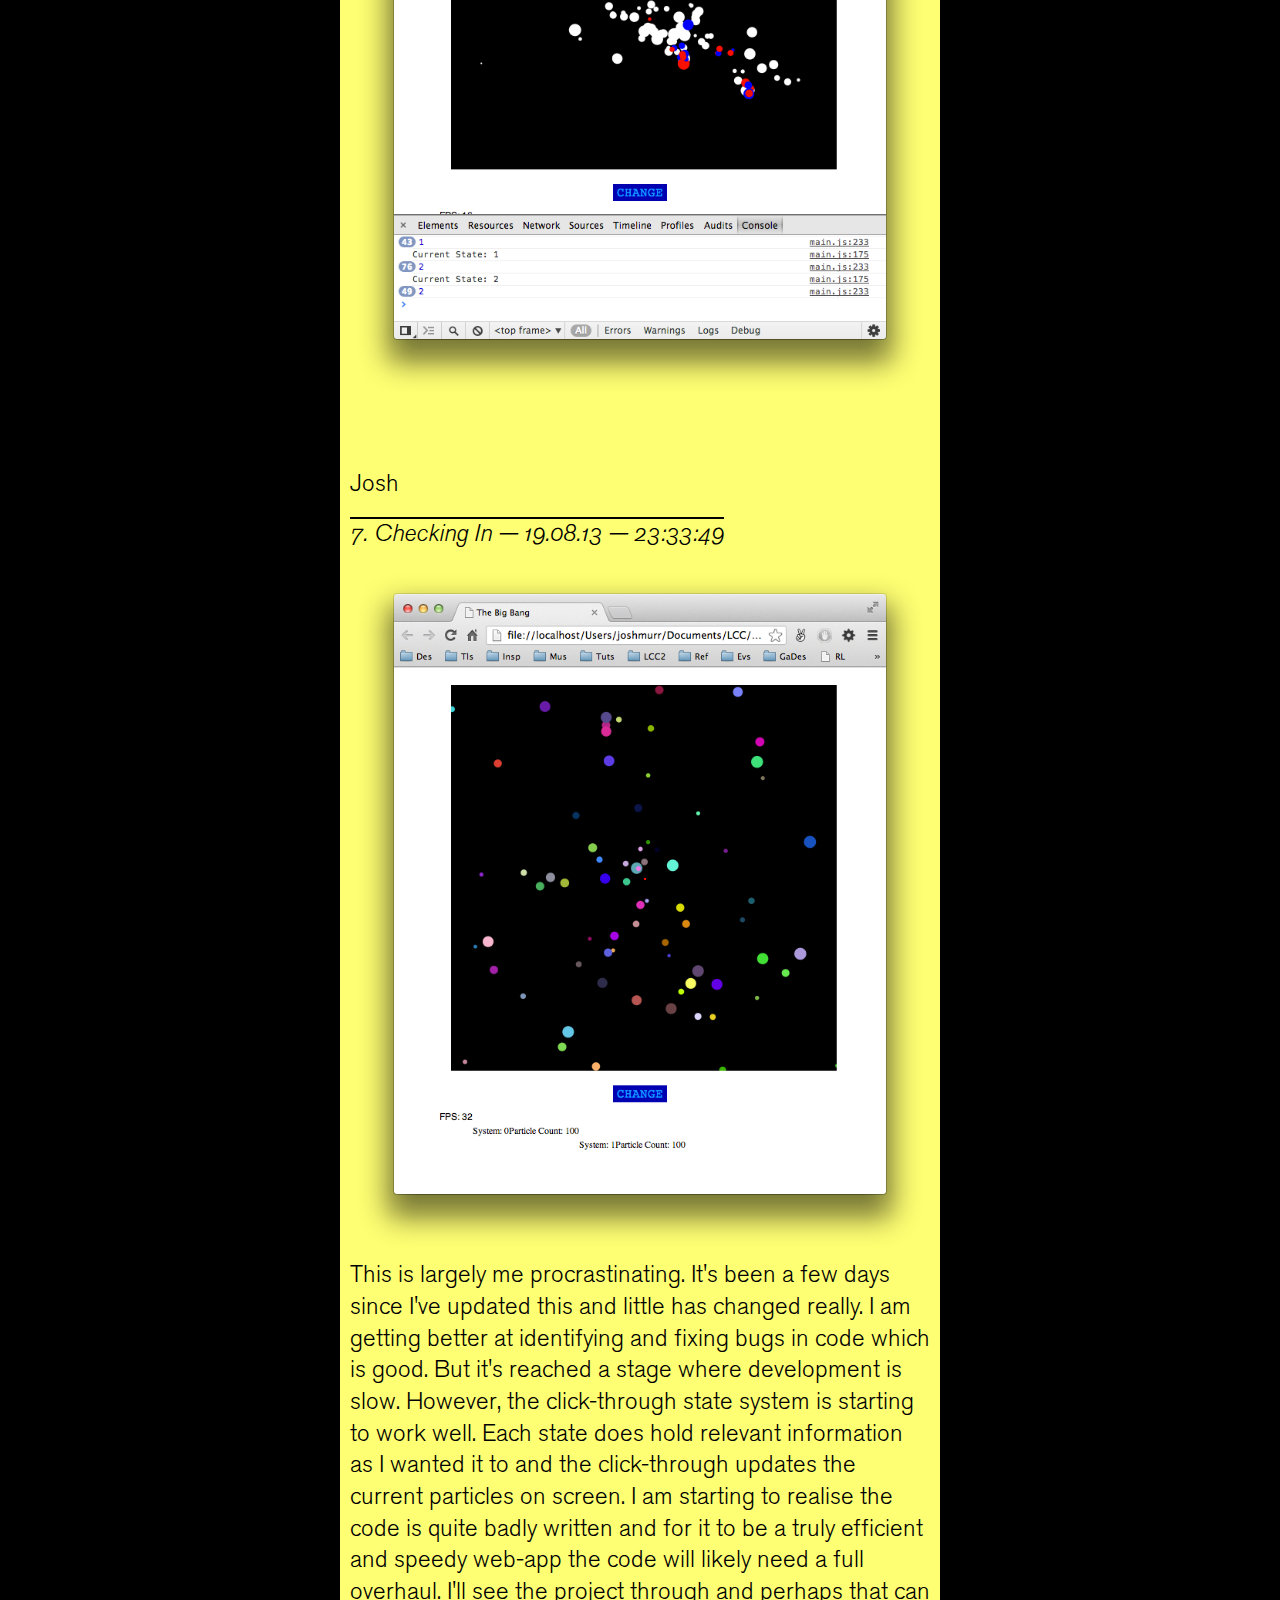
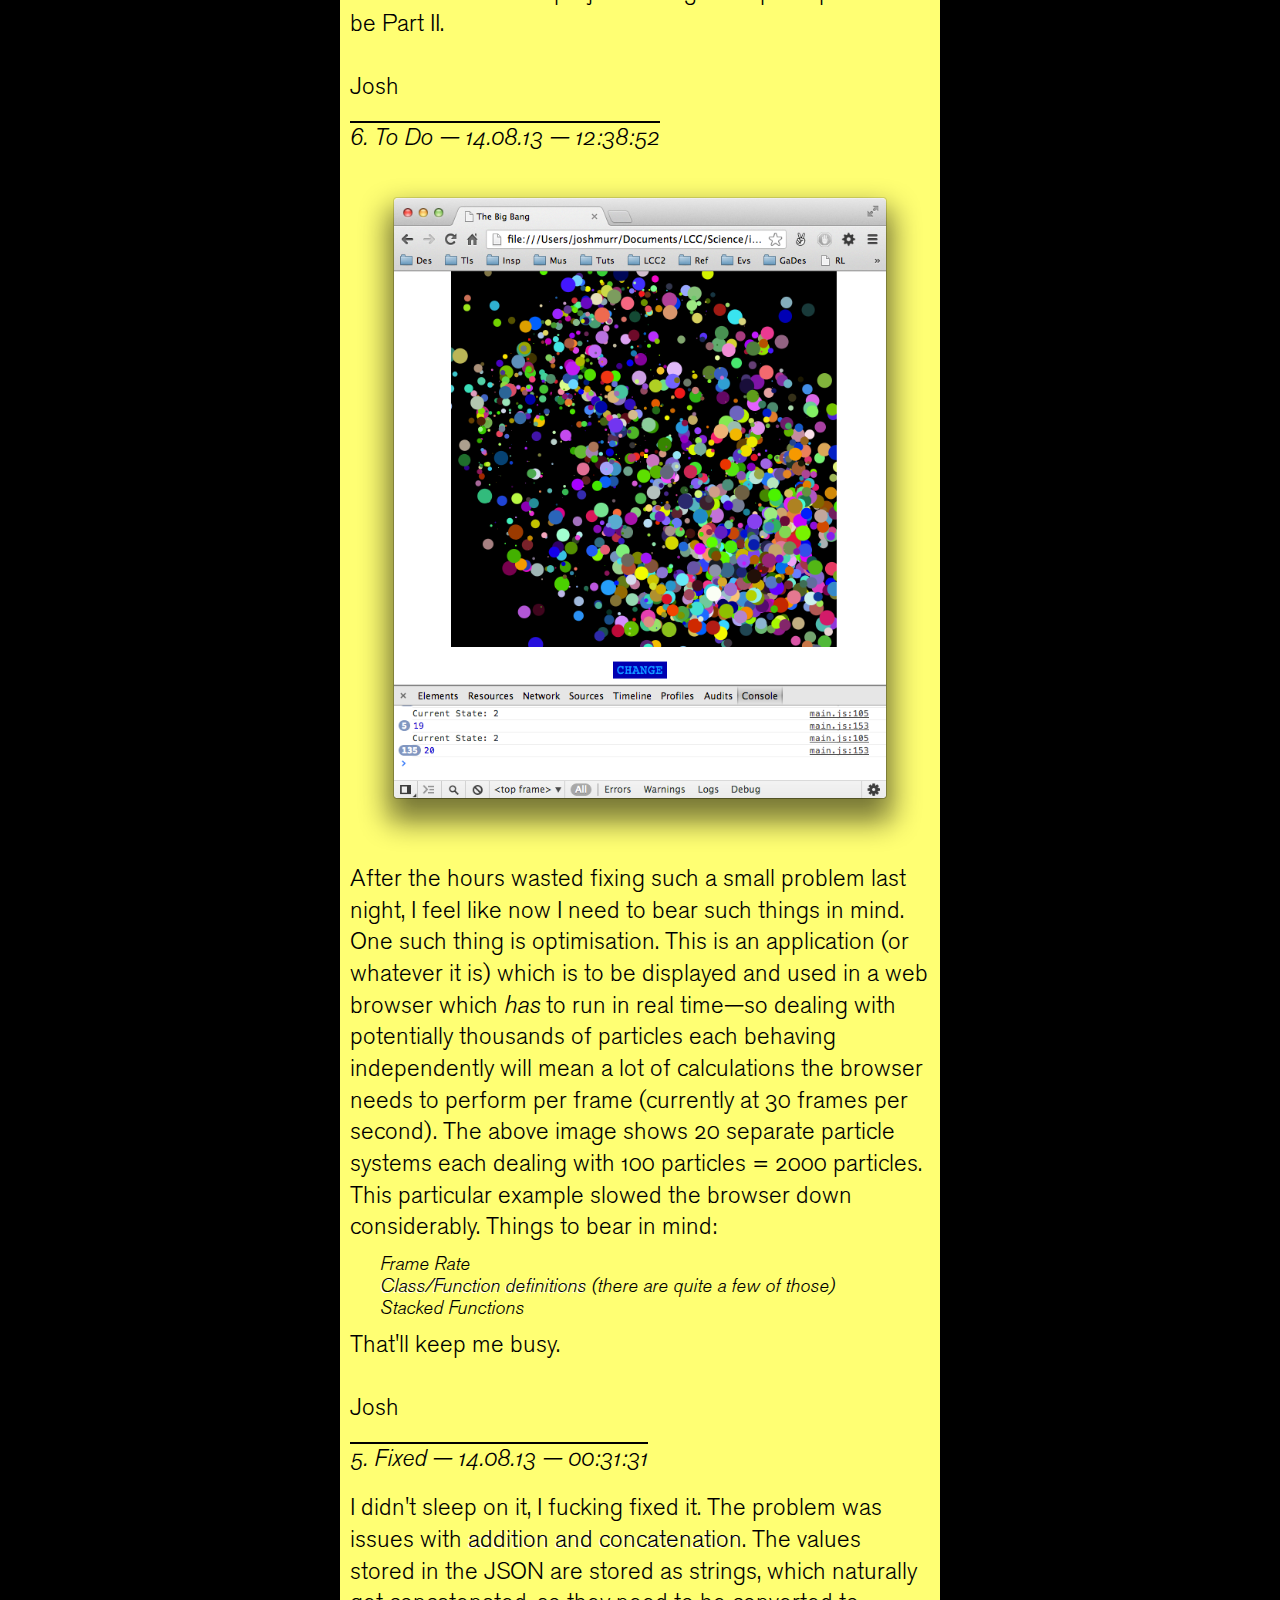
==== commit e06700d5: "Minor aesthetic change" ====
--- a/Journal/bb_devlog.html
+++ b/Journal/bb_devlog.html
@@ -39,6 +39,11 @@
 		<h3 id="aboutBtn">About</h3><h3><a href="http://github.com/joshmurr/bigbang/" alt="Code" id="codeLink">Code</a></h3>
 		<p class="entry" id="about"><br>I am trying to build a small web-application to explain the <a href="http://en.wikipedia.org/wiki/Big_Bang" alt="Wiki: Big Bang">Big Bang</a> through simple interactive and animated particle systems.<br><br>It is largely an experiment in Javascript and HTML5 for <a href="http://www.joshmurr.co.uk/" alt="JM">me</a>, transferring some concepts originally learnt in <a href="http://processing.org/" alt="Processing">Processing</a>.</p>
 		<p id="date"></p>
+
+		<!-- ENTRY 16 -->
+		<h2>16. Back to School &mdash; <time datetime="2013-10-02T23:50:45">02.10.13 &mdash; 23:50:45</time></h2>
+		<p class="entry">Evidently I did not get the project finished in time for the first day back and the first day of the 3rd year of my degree. It's also been almost a month since I worked on it. Why? Work (money), moving house, commissions (money) etc. But the first chat with the tutors has revealed that I can make this the "mini" project I wanted it to be and nip it in the bud (yes..) and forget about it. Stu raised worries about it being too much of a technical project and something which is lacking in real design development and excitement&mdash;which is understandable, it pretty much is that. But in terms of development, the amount of Javascript I learnt doing this will prove to be very exciting for future projects. That, for me, is what a summer project <em>is</em>&mdash;an opportunity to learn a lot, technically.<br><br>I wont dwell, this project will be done soon.<br><br>Josh</p>
+		<!---->
 
 		<!-- ENTRY 15 -->
 		<h2>15. Text &mdash; <time datetime="2013-09-04T22:58:56">04.09.13 &mdash; 22:58:56</time></h2>
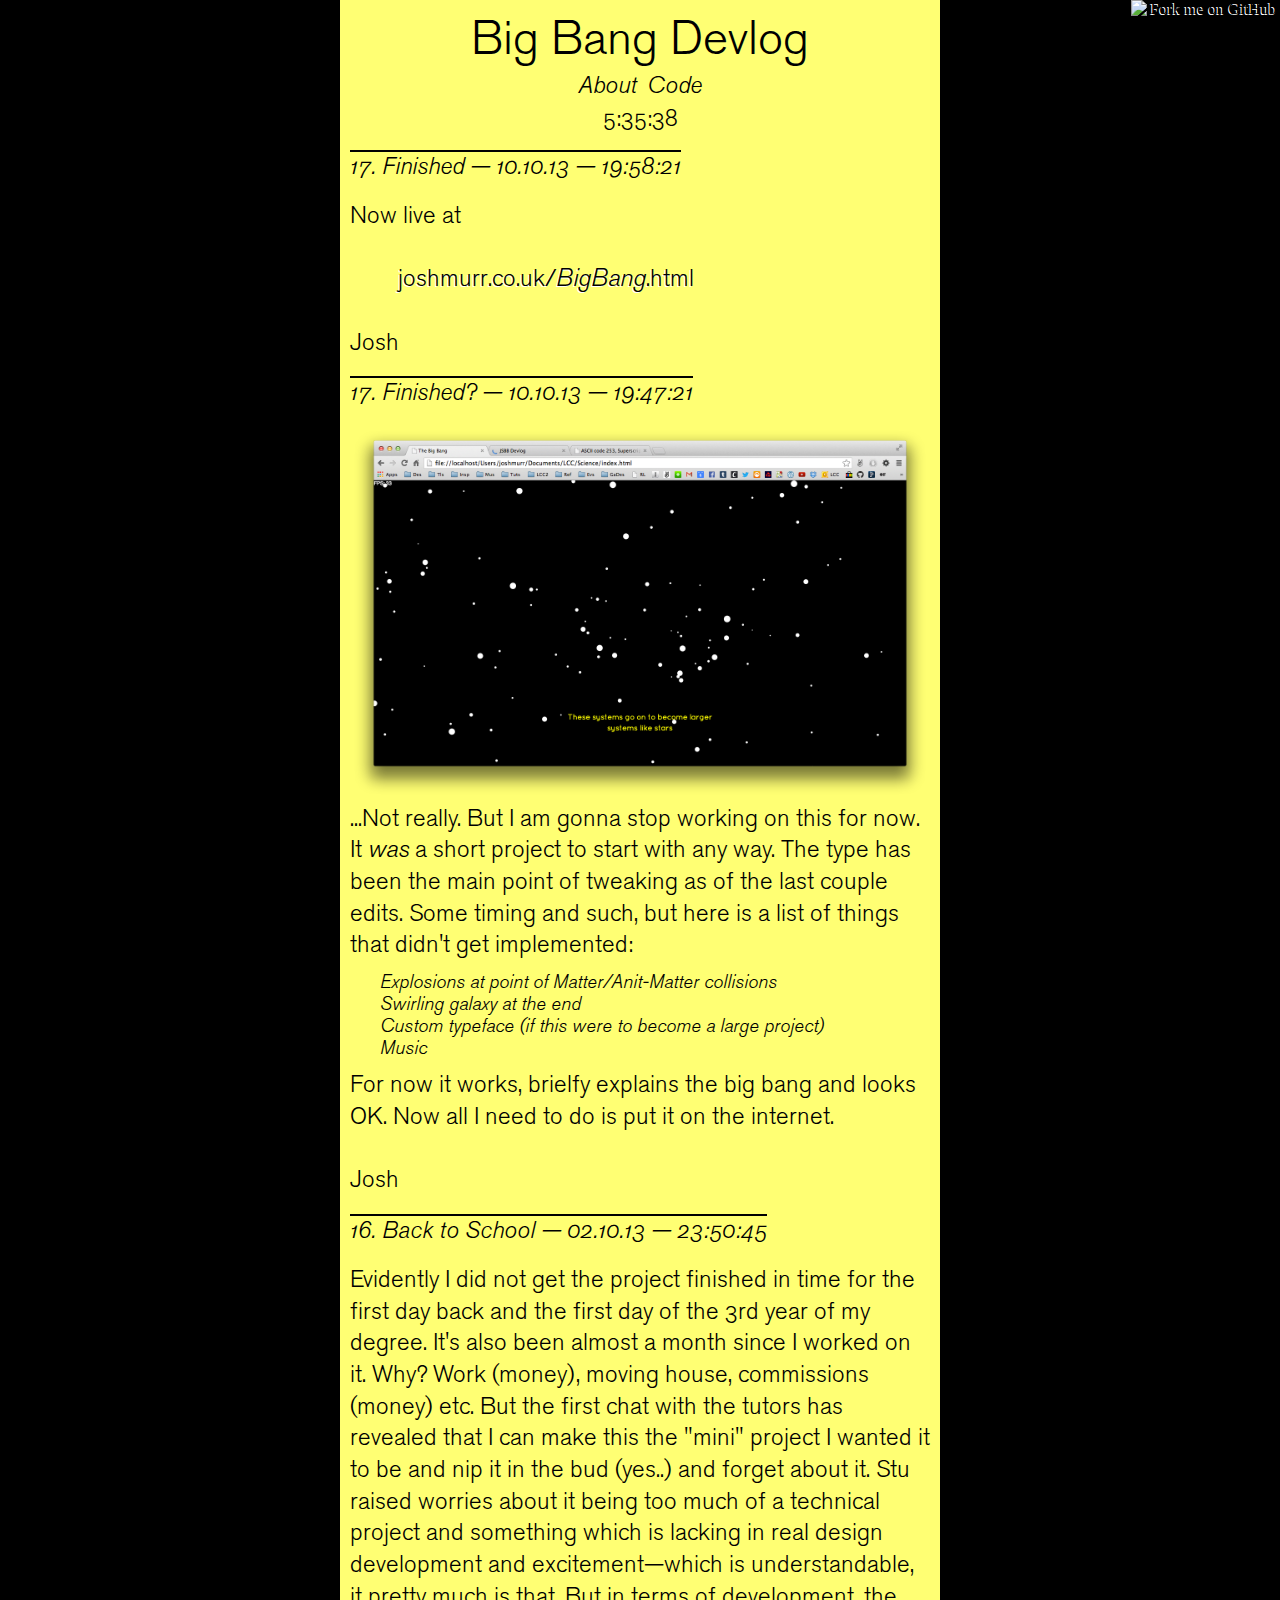
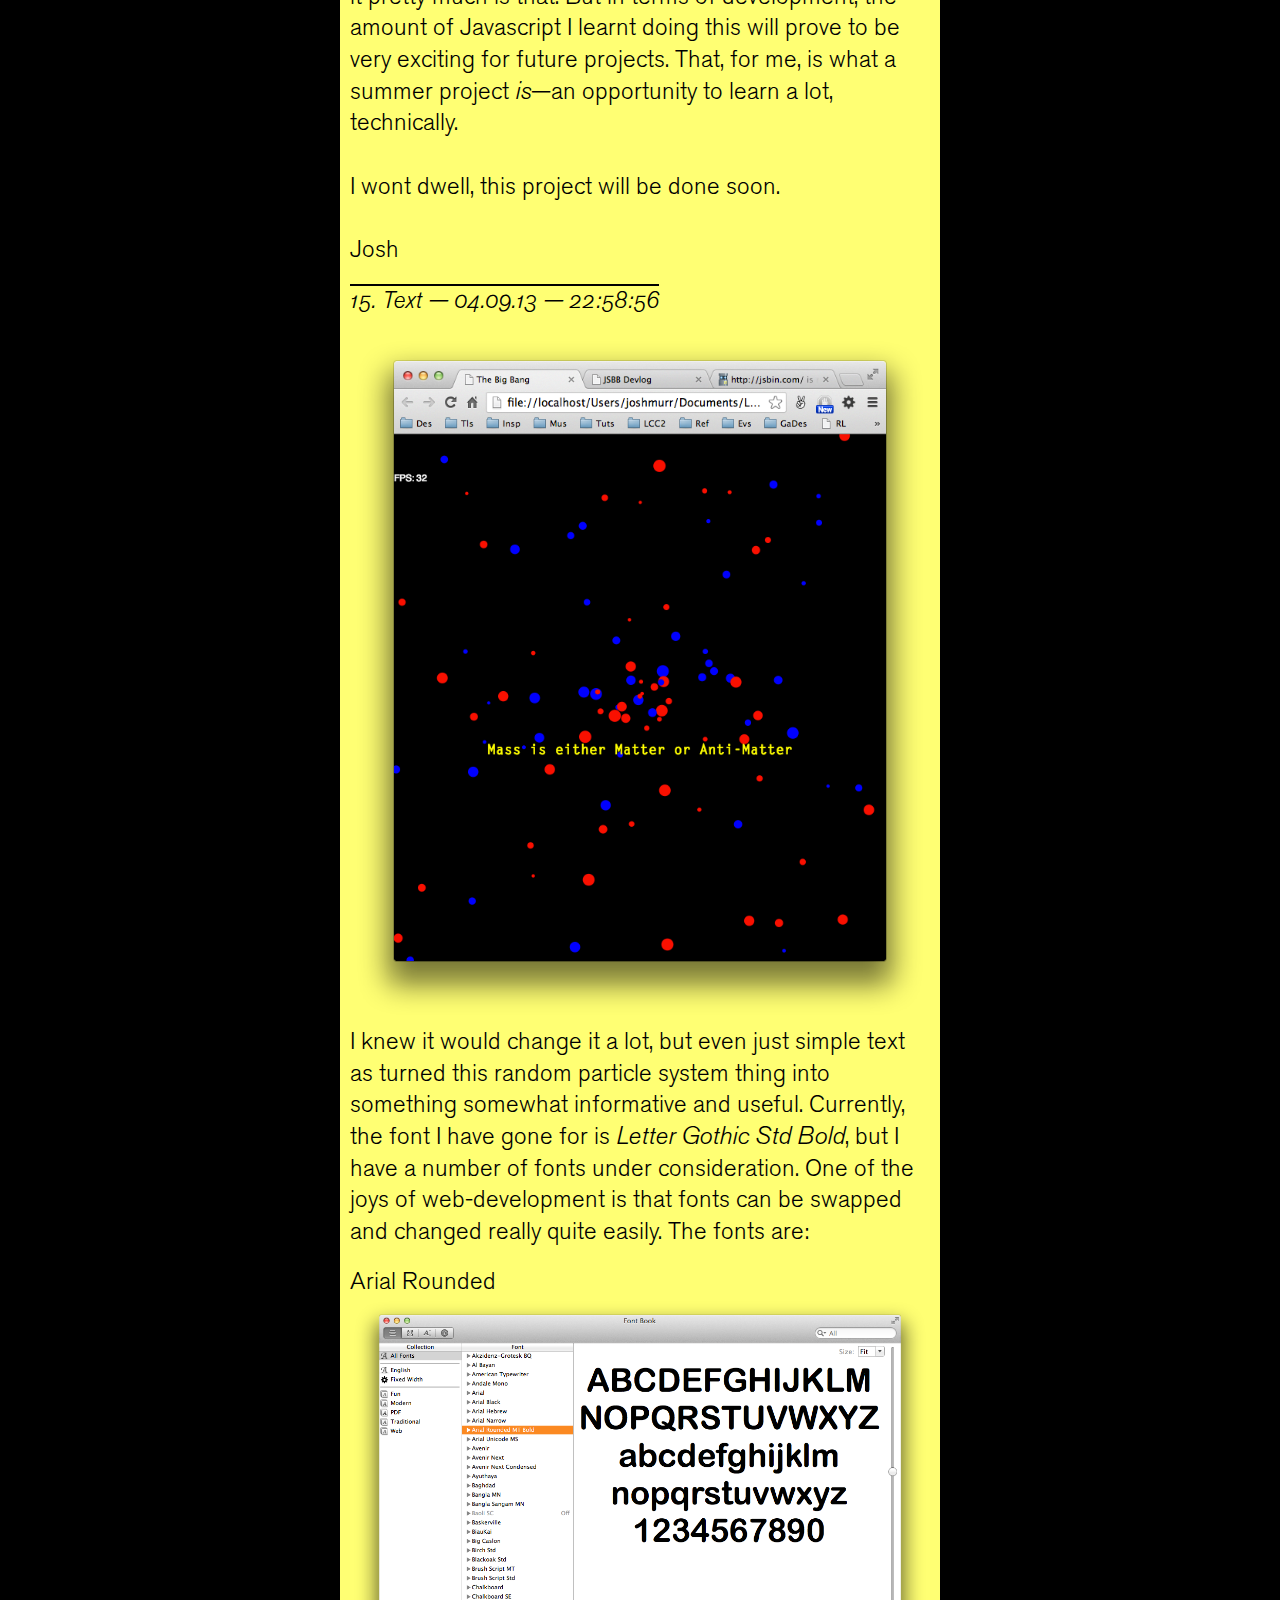
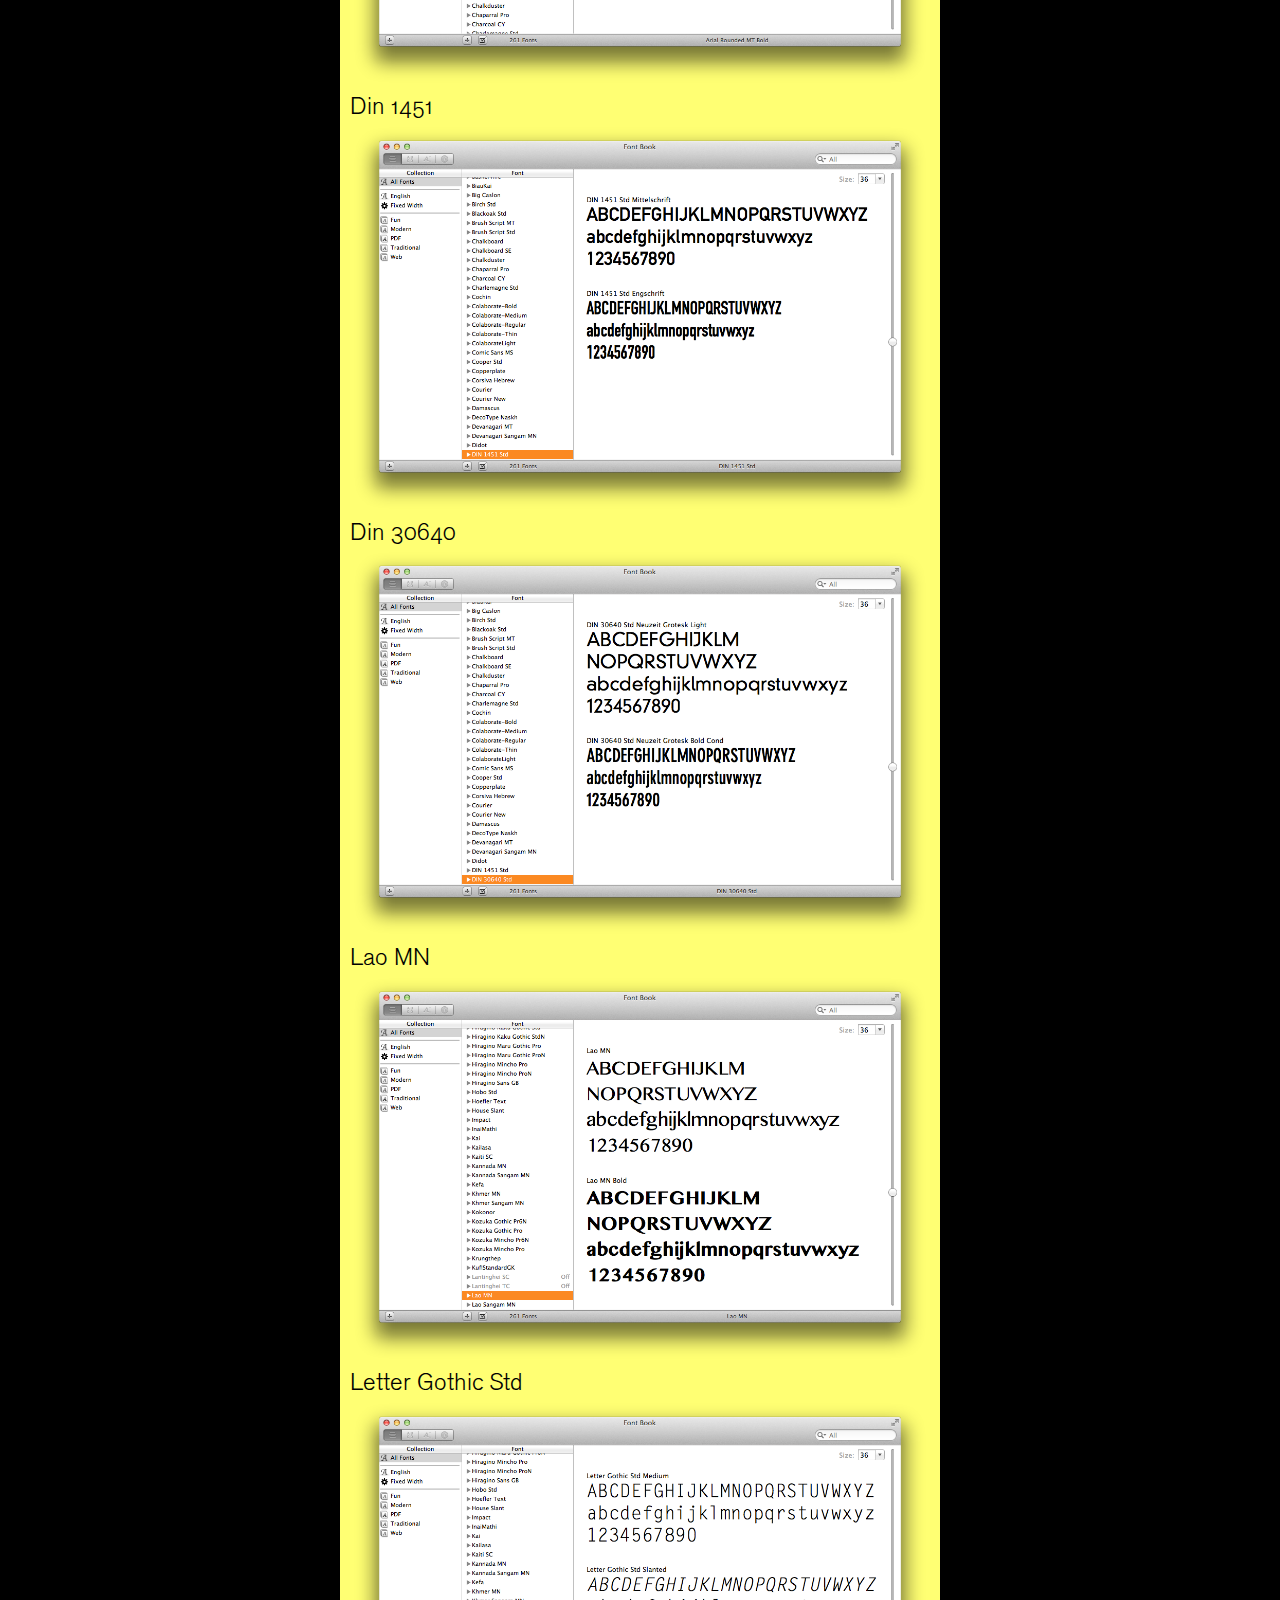
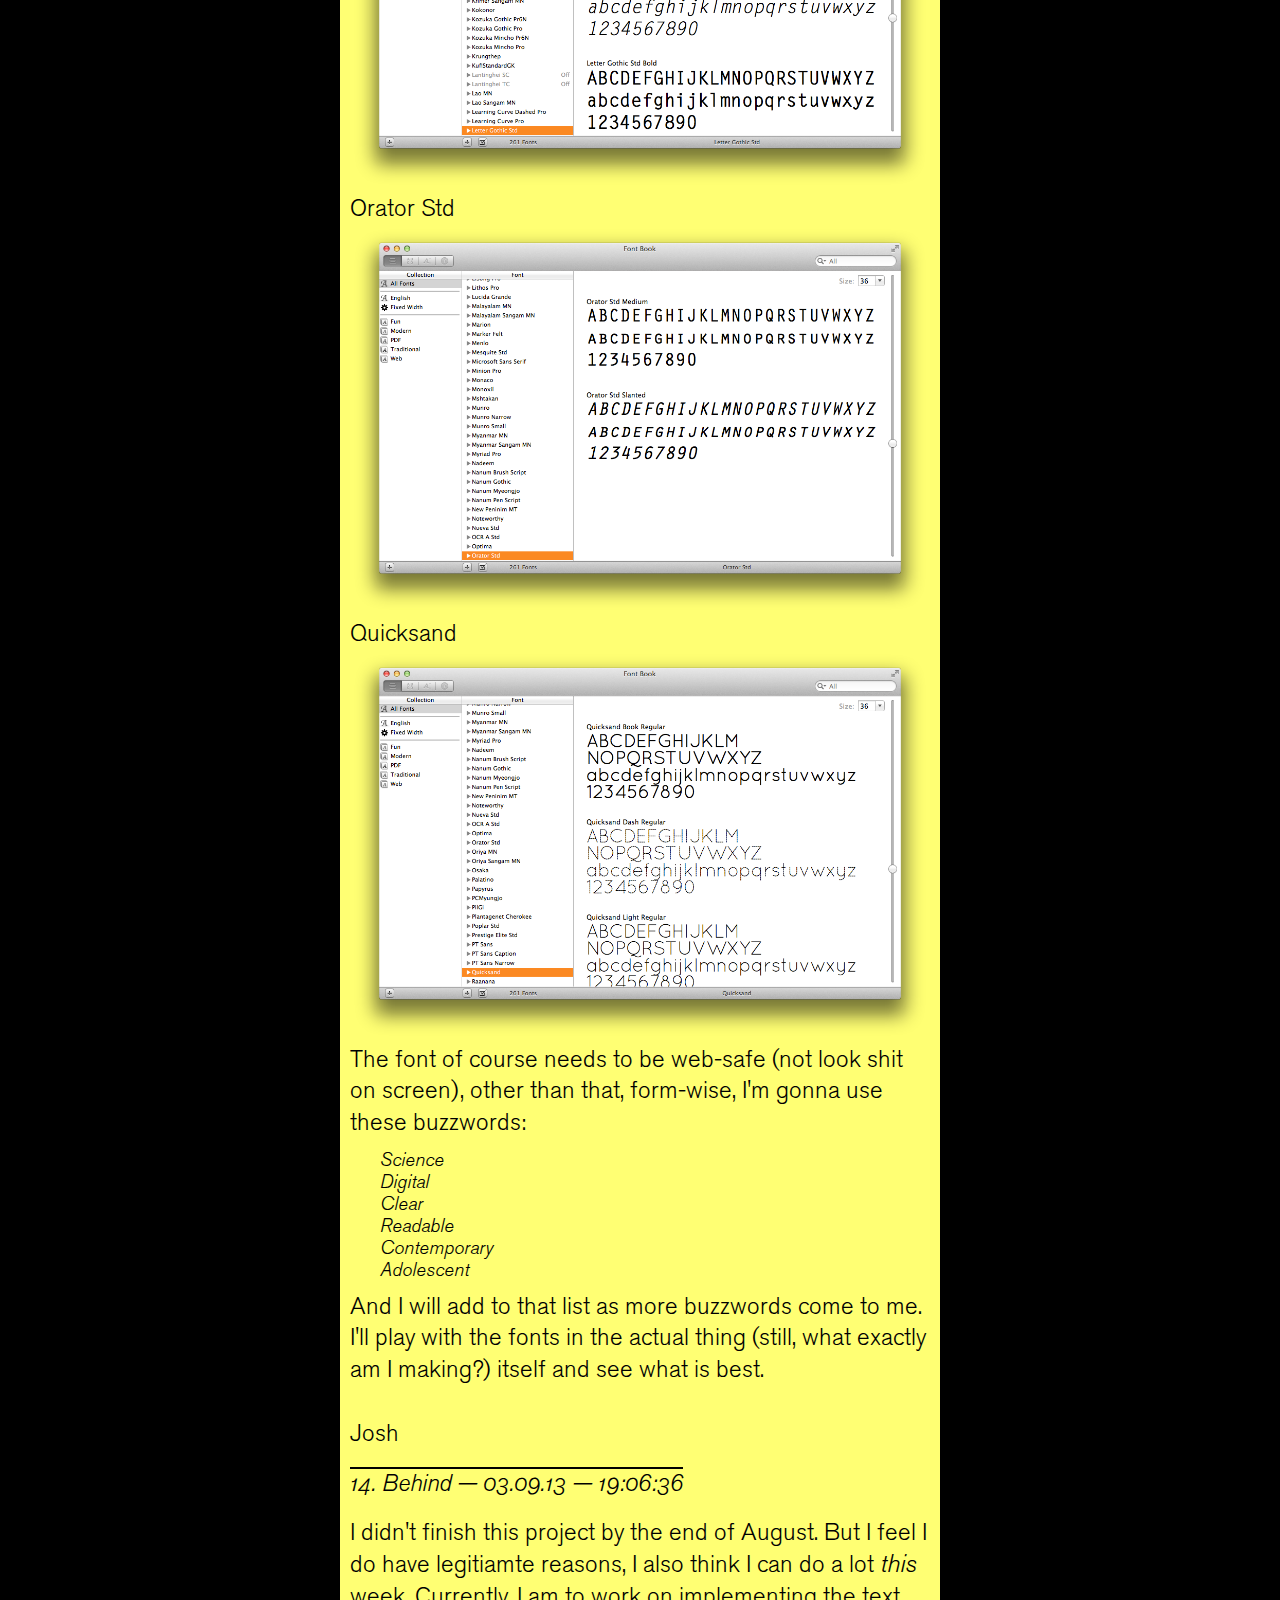
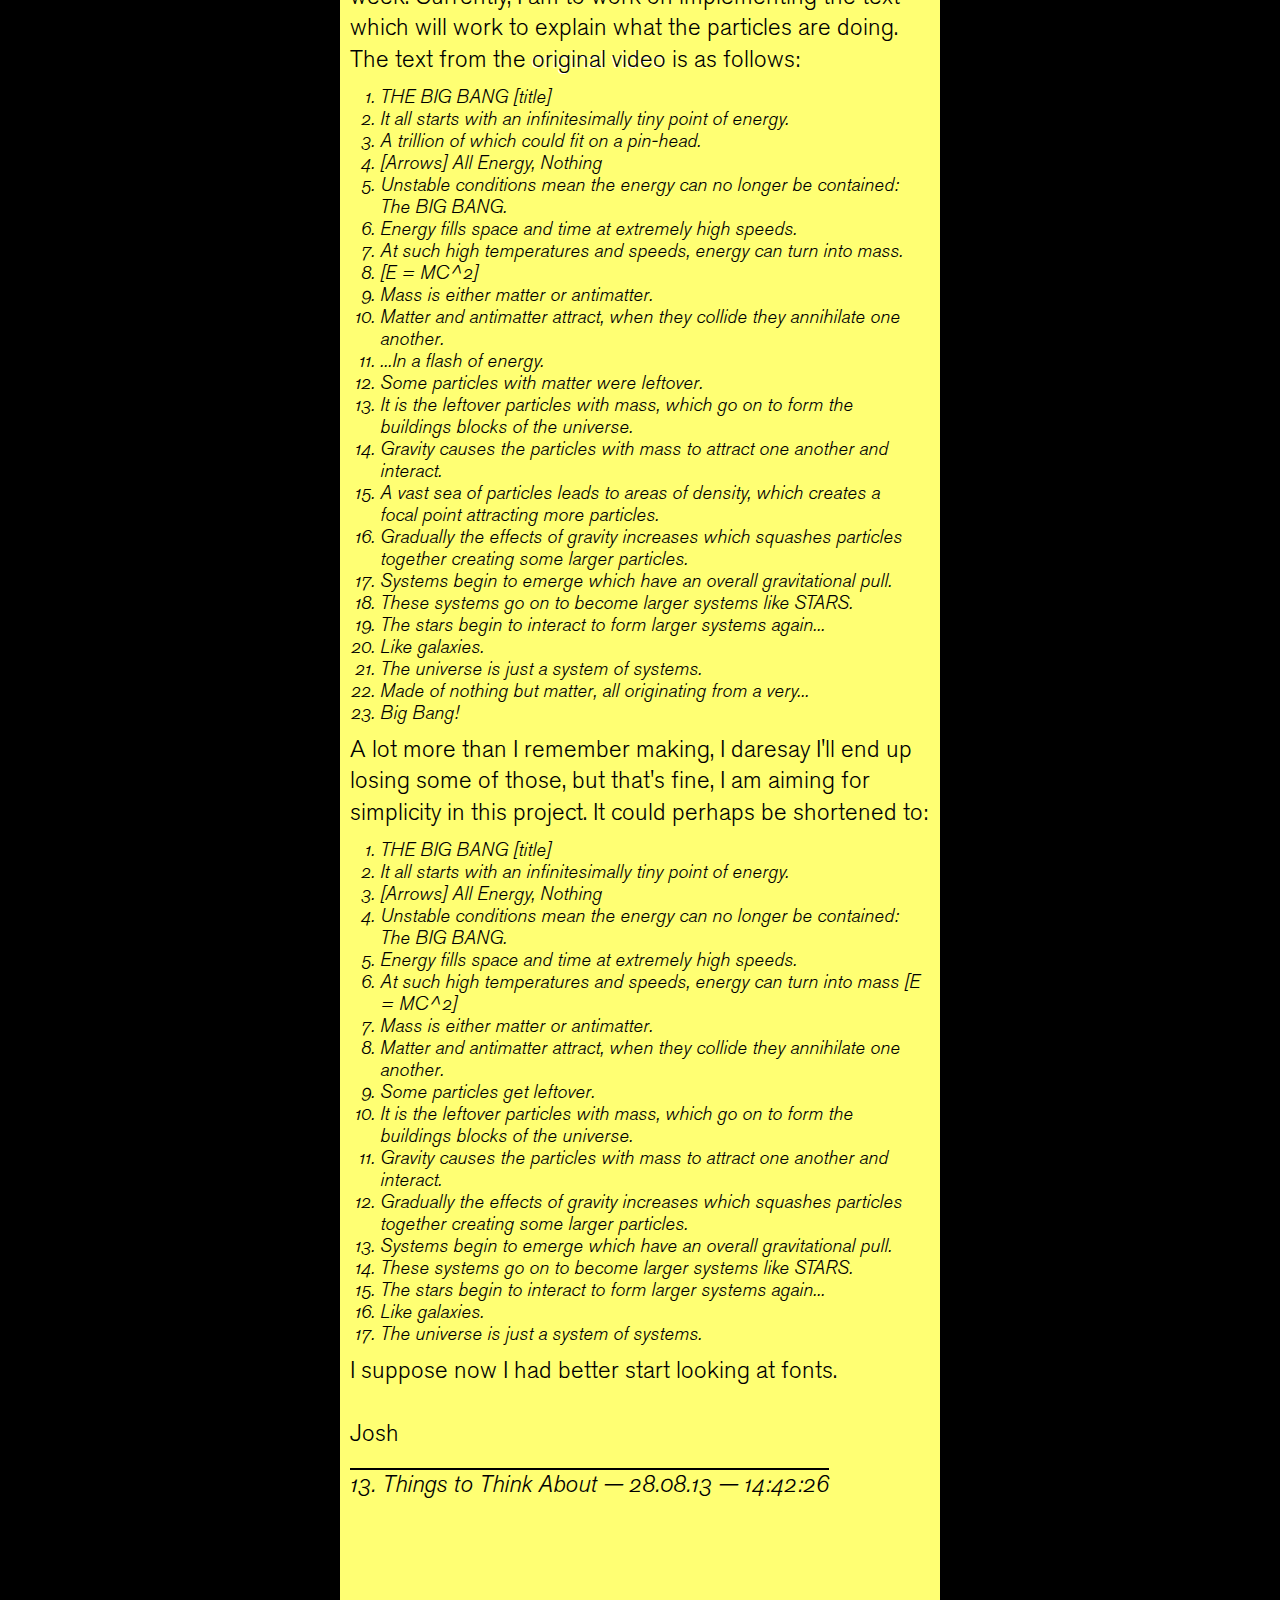
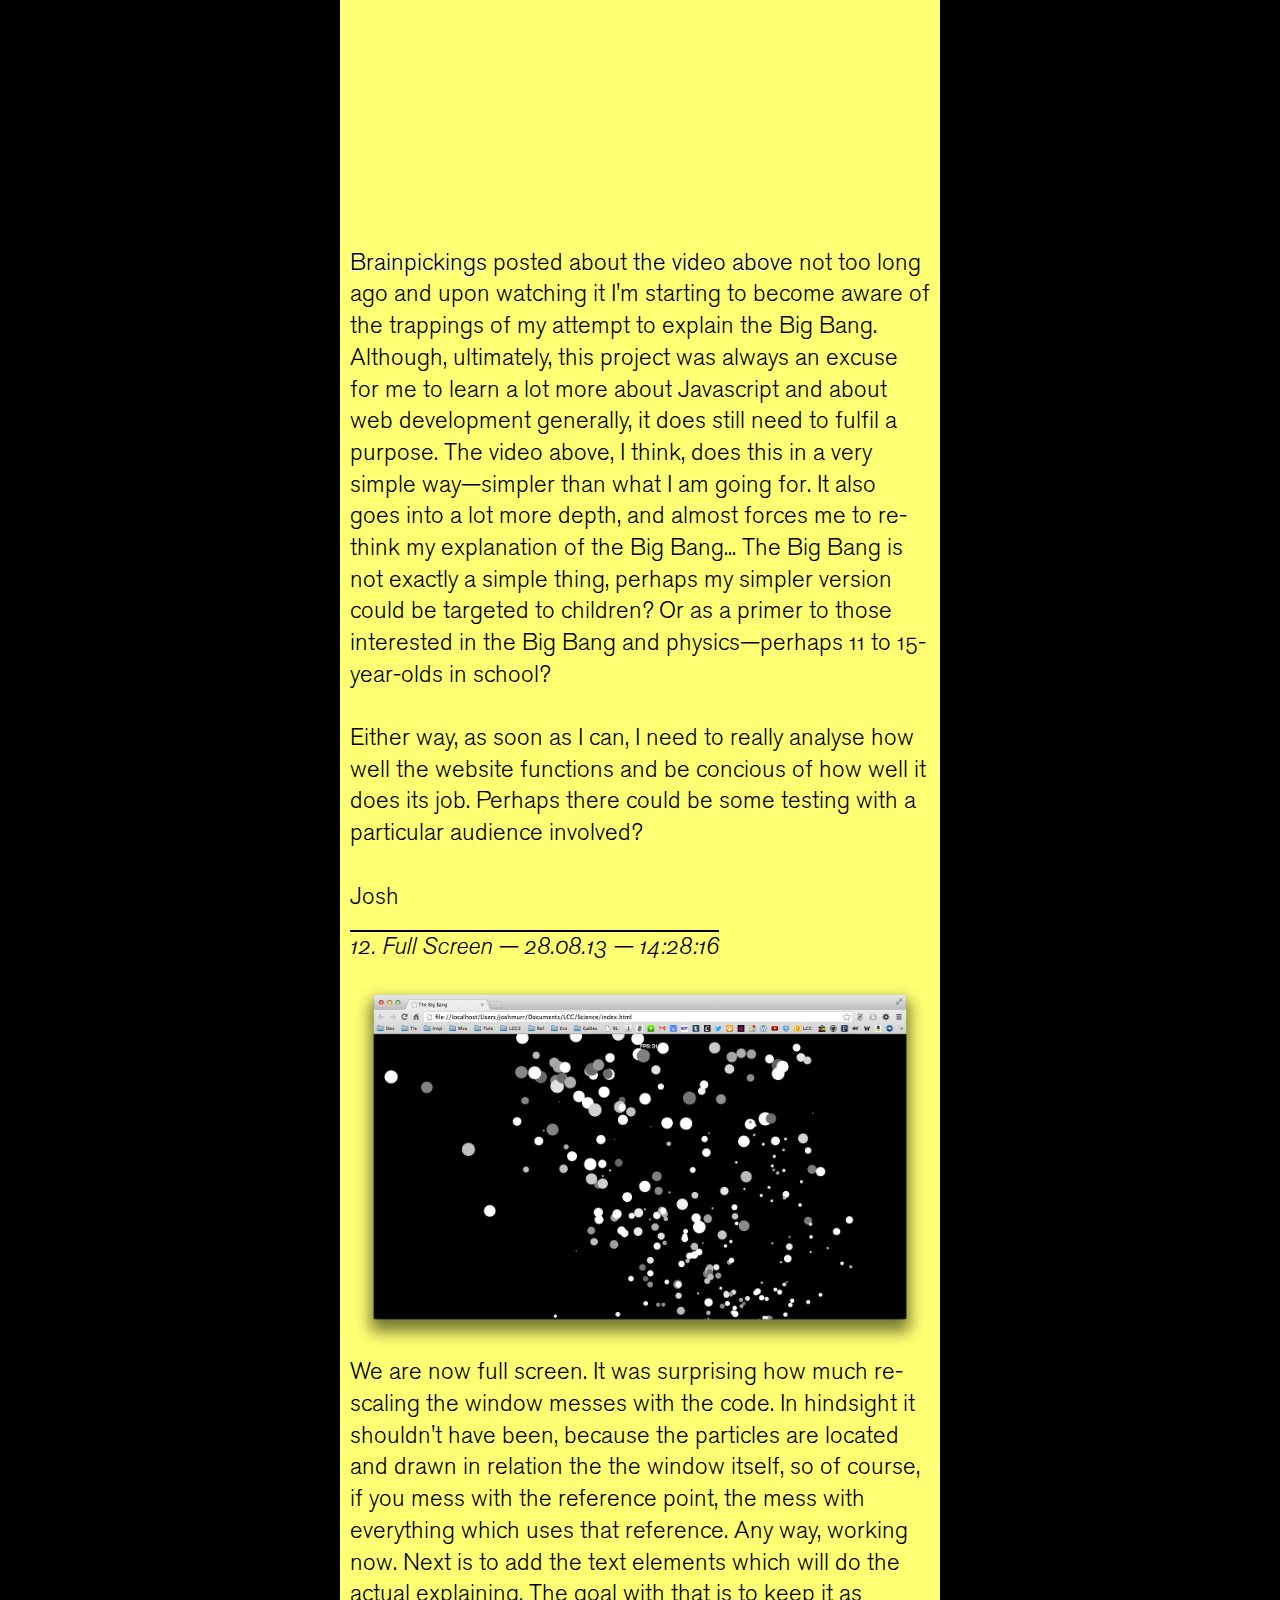
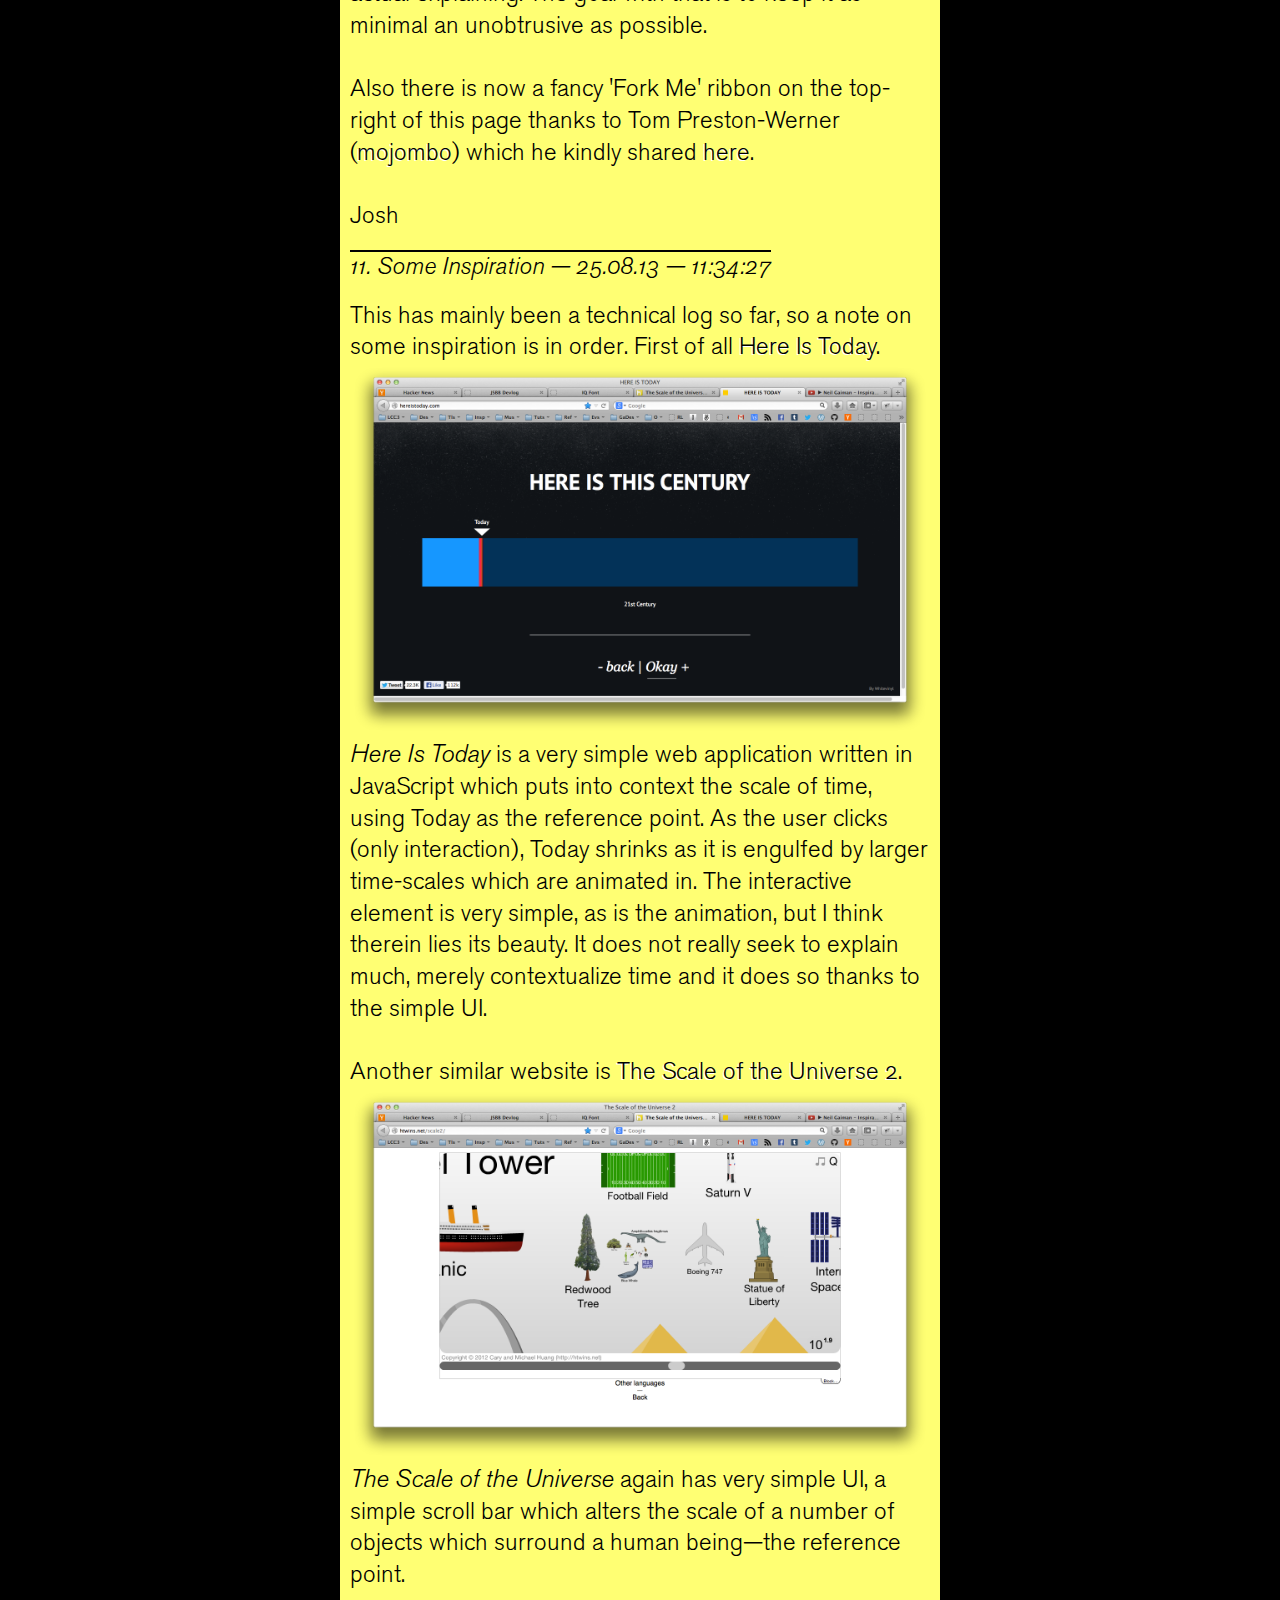
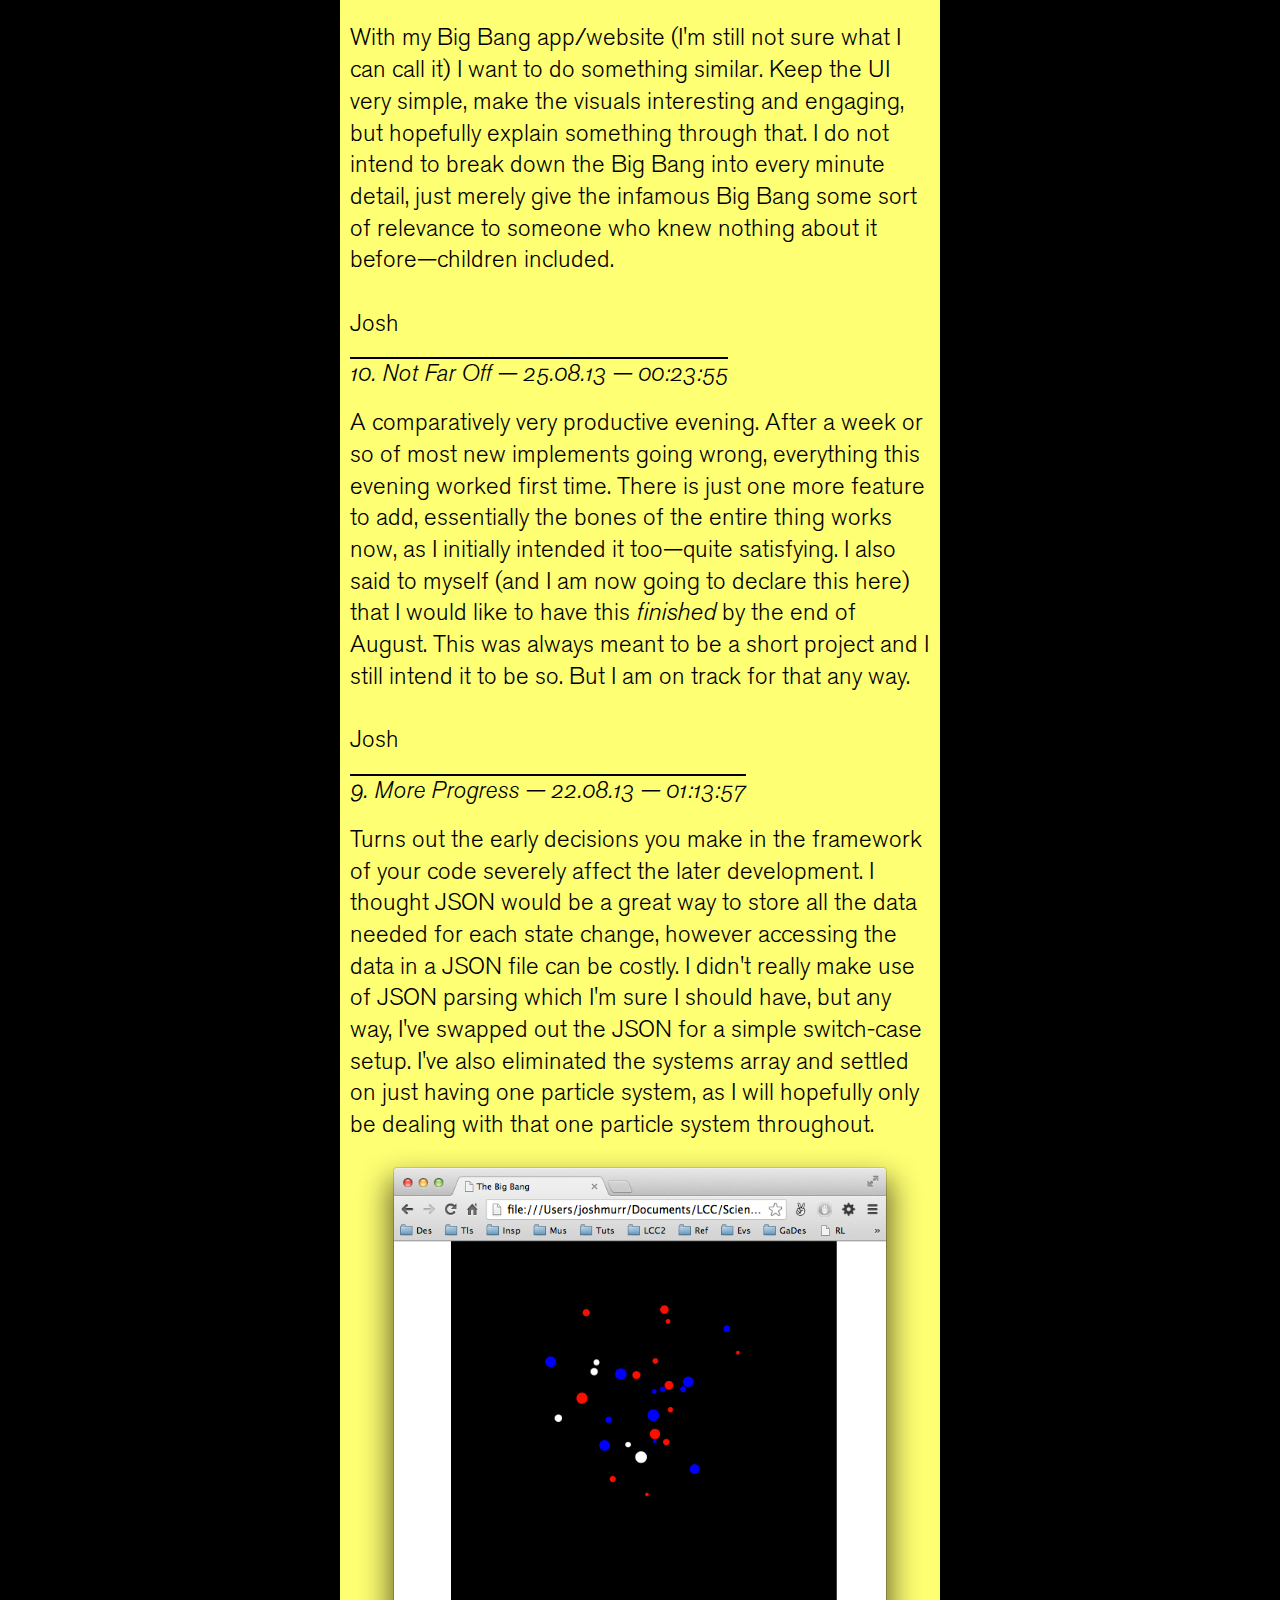
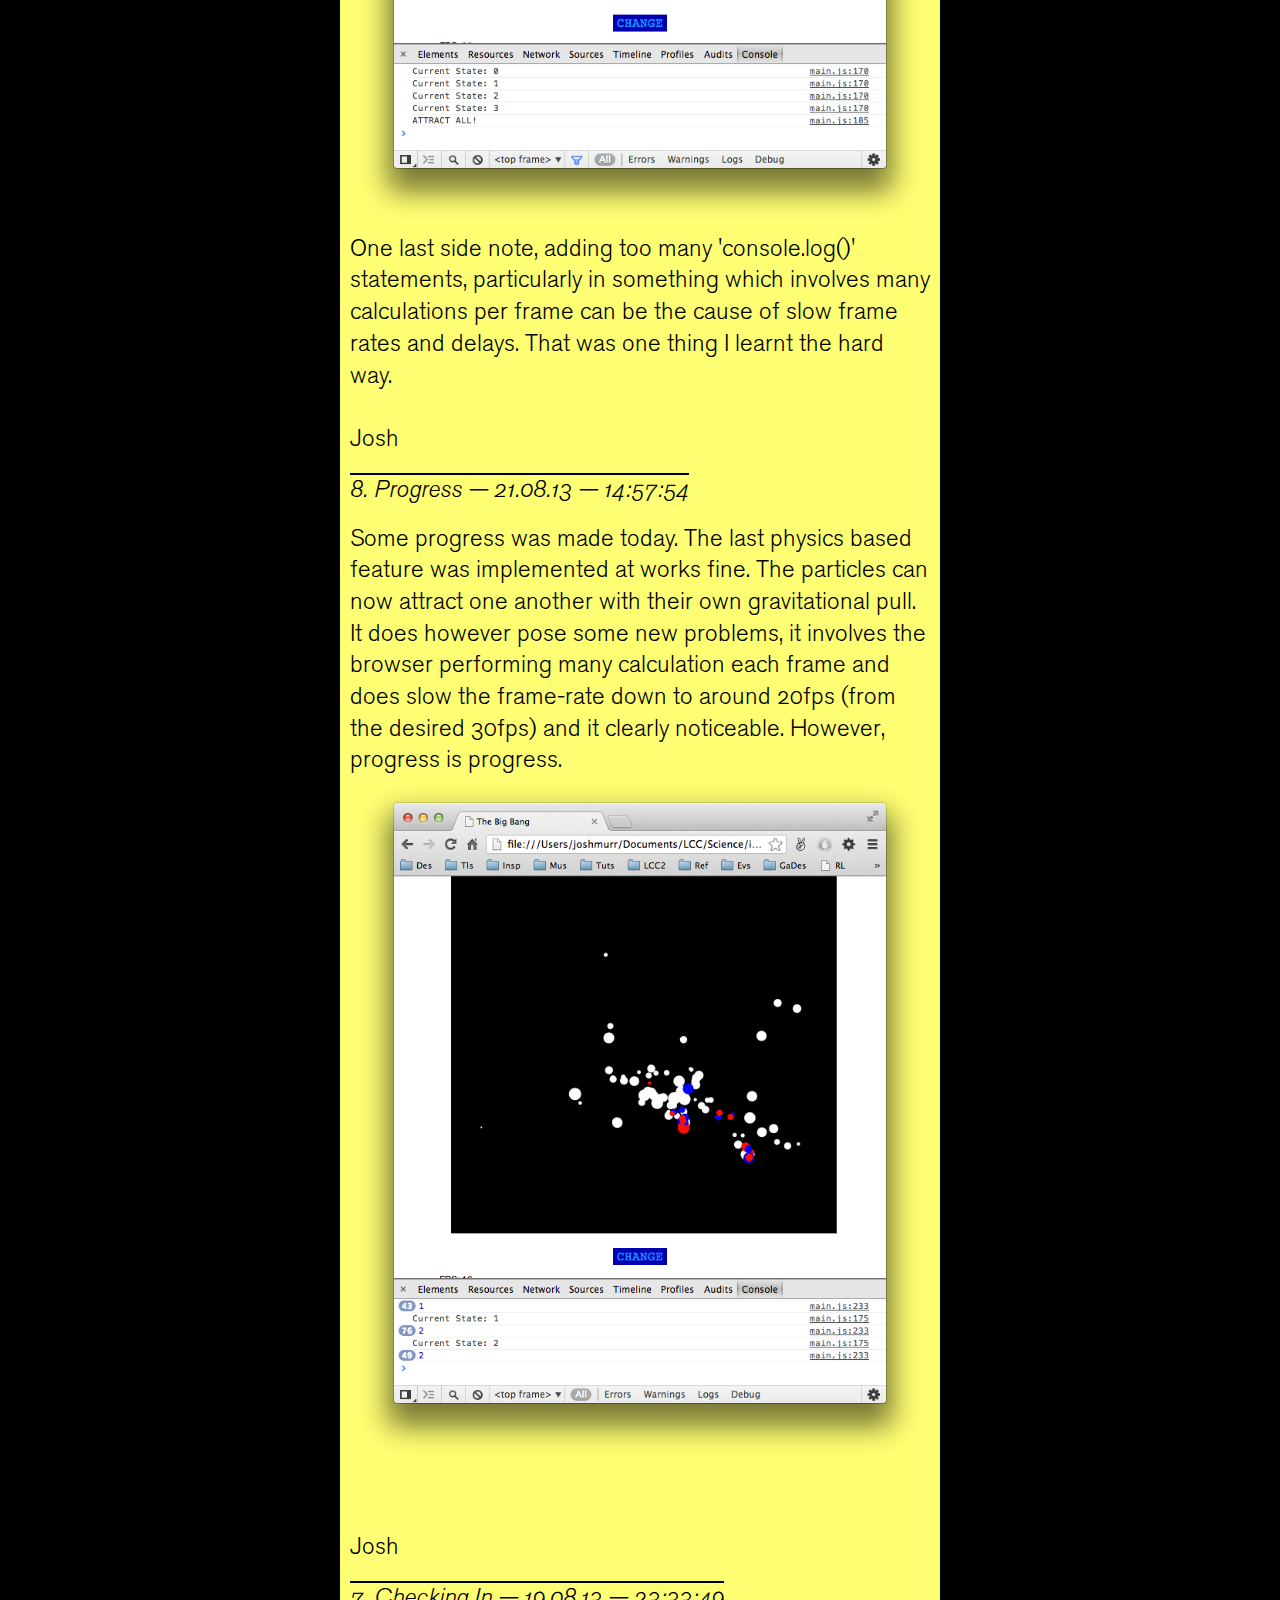
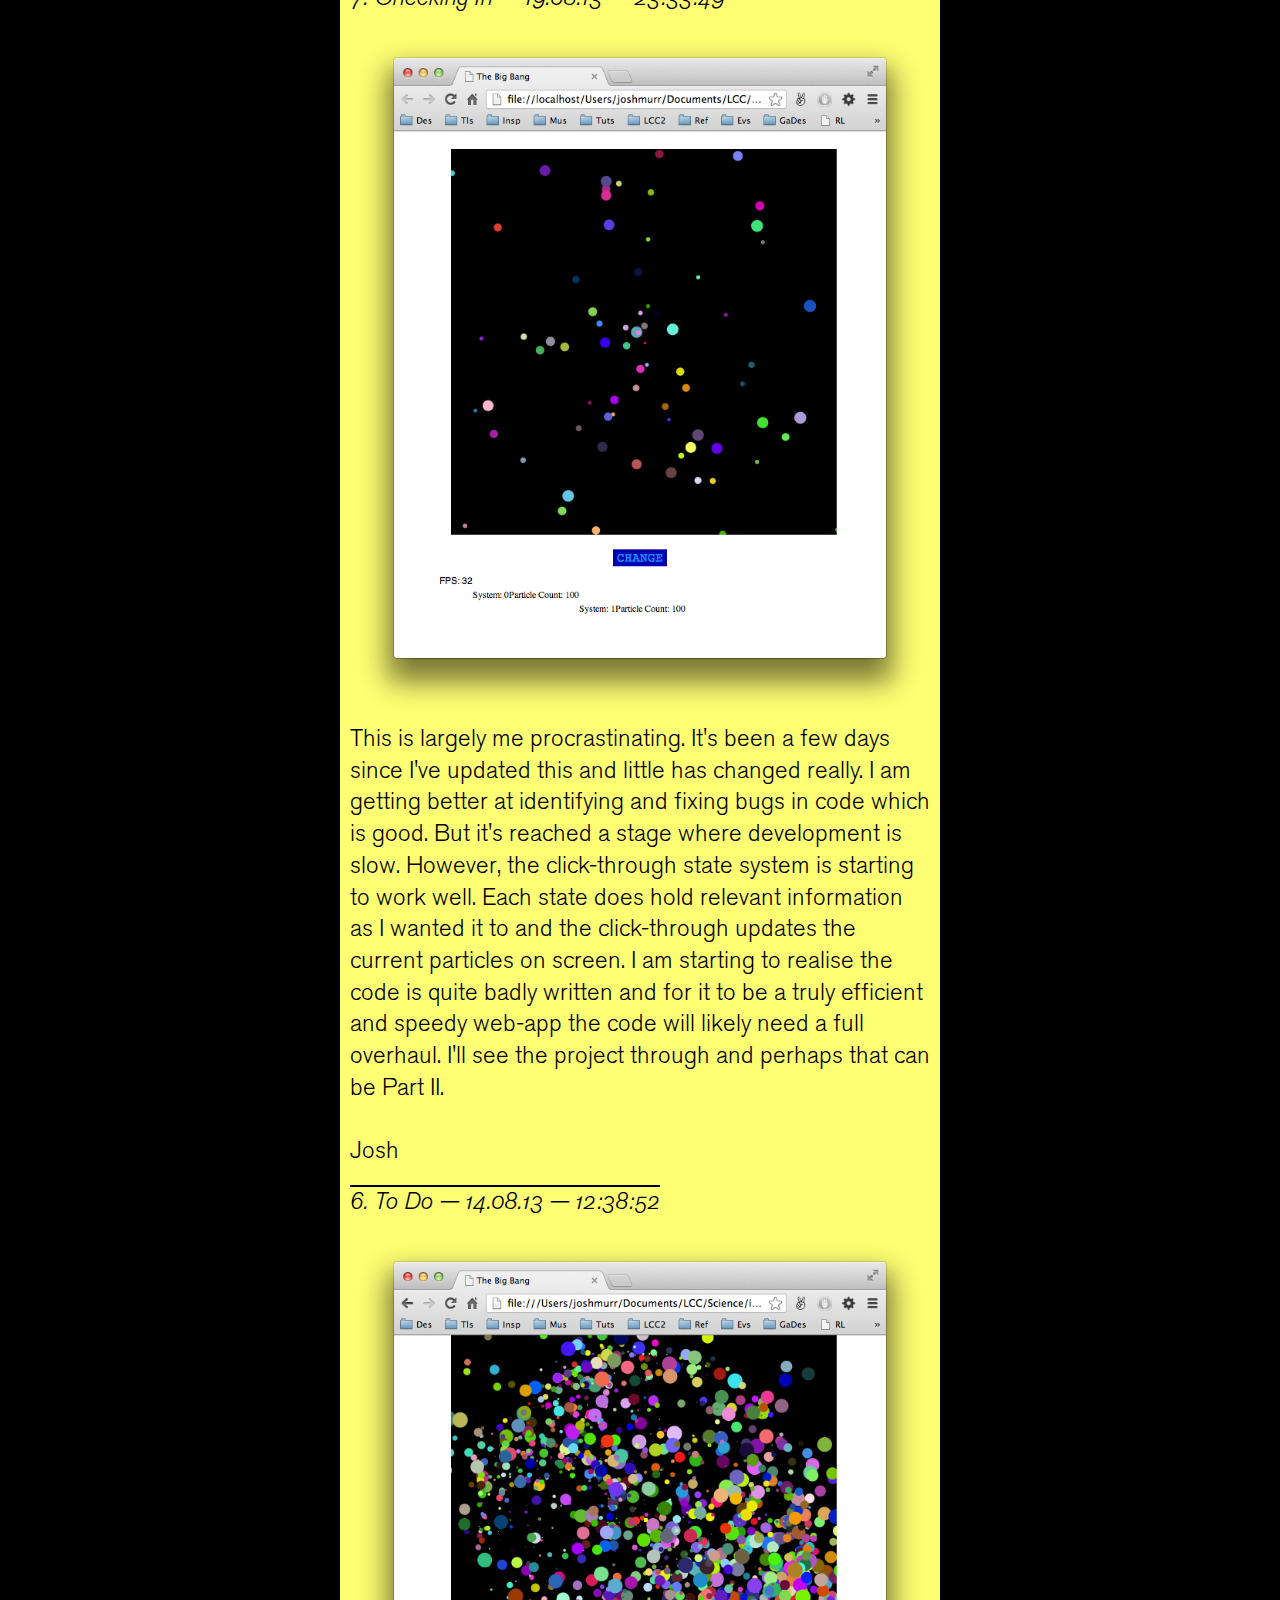
==== commit 1b7117cd: "Finished" ====
--- a/Journal/bb_devlog.html
+++ b/Journal/bb_devlog.html
@@ -39,6 +39,24 @@
 		<h3 id="aboutBtn">About</h3><h3><a href="http://github.com/joshmurr/bigbang/" alt="Code" id="codeLink">Code</a></h3>
 		<p class="entry" id="about"><br>I am trying to build a small web-application to explain the <a href="http://en.wikipedia.org/wiki/Big_Bang" alt="Wiki: Big Bang">Big Bang</a> through simple interactive and animated particle systems.<br><br>It is largely an experiment in Javascript and HTML5 for <a href="http://www.joshmurr.co.uk/" alt="JM">me</a>, transferring some concepts originally learnt in <a href="http://processing.org/" alt="Processing">Processing</a>.</p>
 		<p id="date"></p>
+
+		<!-- ENTRY 17 -->
+		<h2>17. Finished &mdash; <time datetime="2013-10-10T19:58:21">10.10.13 &mdash; 19:58:21</time></h2>
+		<p class="entry">Now live at<br><br>&emsp;&emsp;<a href="http://www.joshmurr.co.uk/bigbang.html">joshmurr.co.uk/<em>BigBang</em>.html</a><br><br>Josh</p>
+		<!---->
+
+		<!-- ENTRY 17 -->
+		<h2>17. Finished? &mdash; <time datetime="2013-10-10T19:47:21">10.10.13 &mdash; 19:47:21</time></h2>
+		<img src="journal/img/13.png" alt="Fin?"/>
+		<p class="entry">...Not really. But I am gonna stop working on this for now. It <em>was</em> a short project to start with any way. The type has been the main point of tweaking as of the last couple edits. Some timing and such, but here is a list of things that didn't get implemented:</p>
+		<ul>
+			<li>Explosions at point of Matter/Anit-Matter collisions</li>
+			<li>Swirling galaxy at the end</li>
+			<li>Custom typeface (if this were to become a large project)</li>
+			<li>Music</li>
+		</ul>
+		<p class="entry">For now it works, brielfy explains the big bang and looks OK. Now all I need to do is put it on the internet.<br><br>Josh</p>
+		<!---->
 
 		<!-- ENTRY 16 -->
 		<h2>16. Back to School &mdash; <time datetime="2013-10-02T23:50:45">02.10.13 &mdash; 23:50:45</time></h2>
